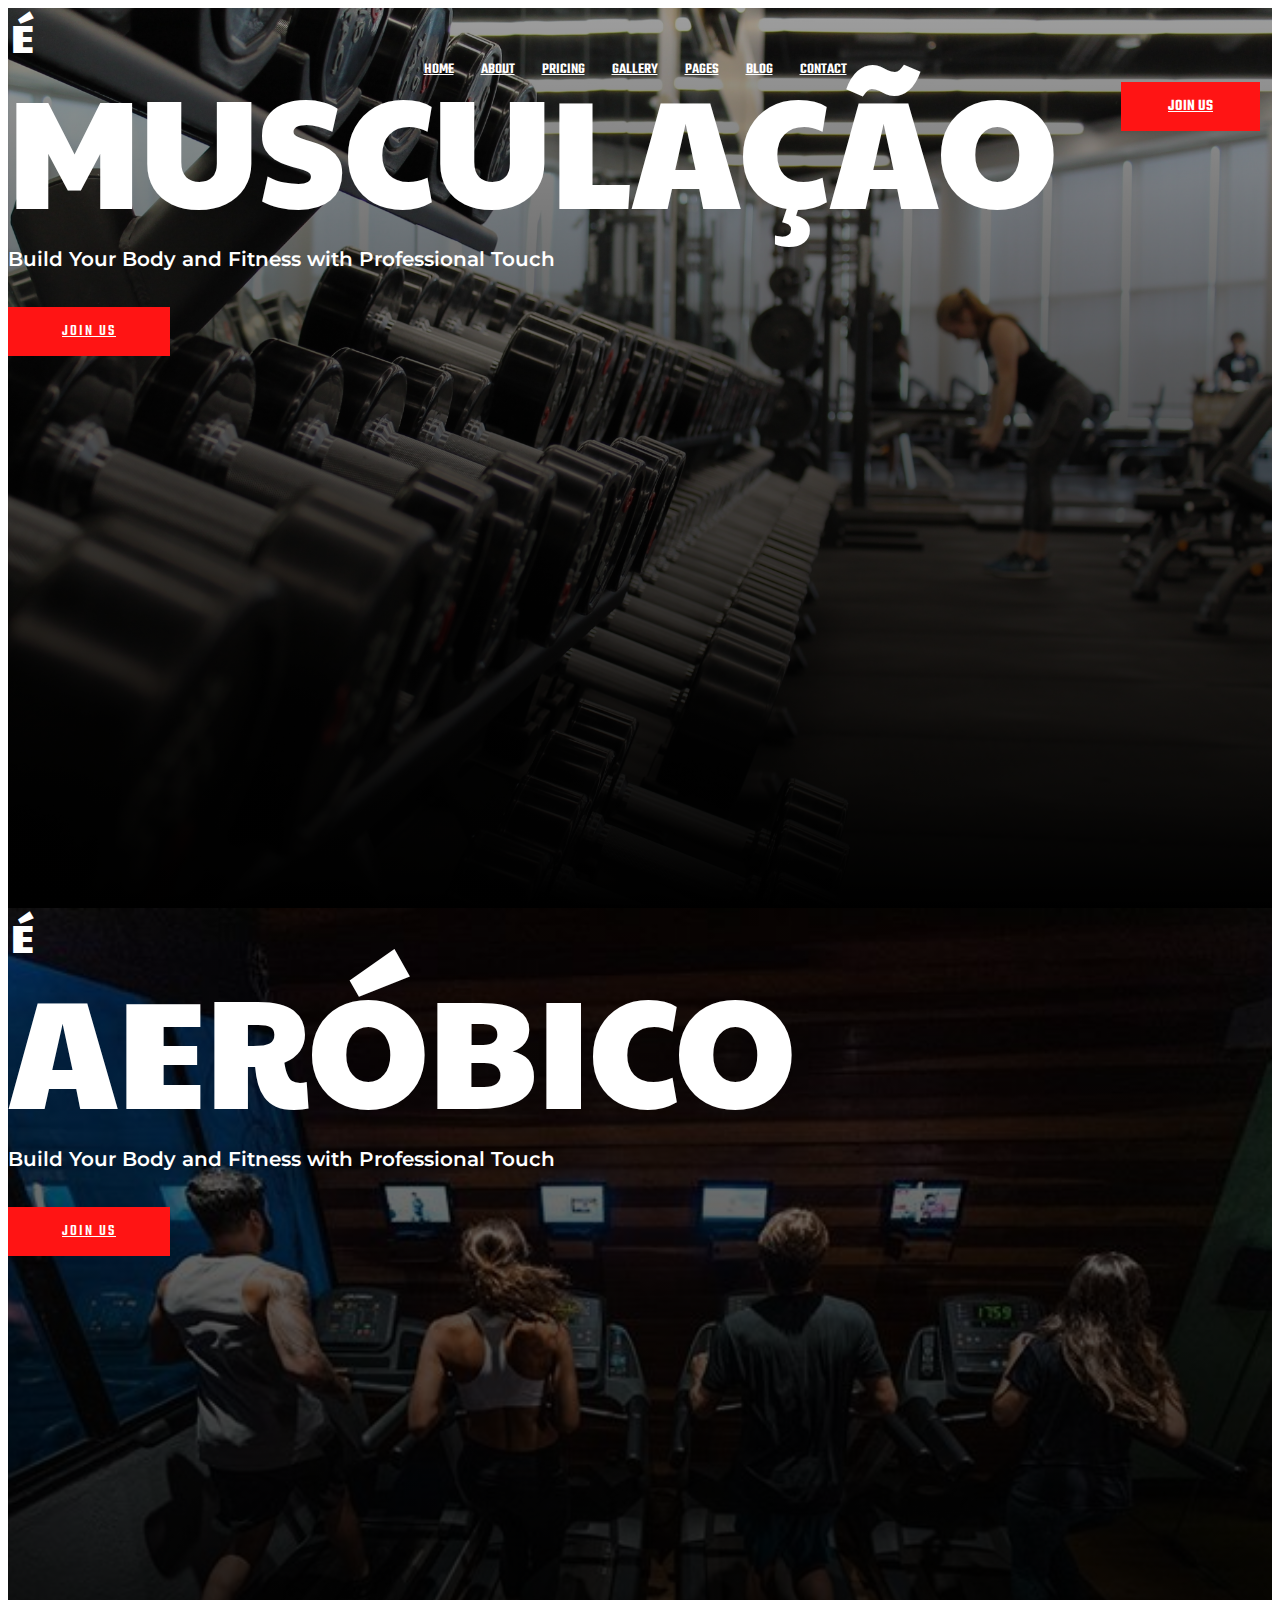
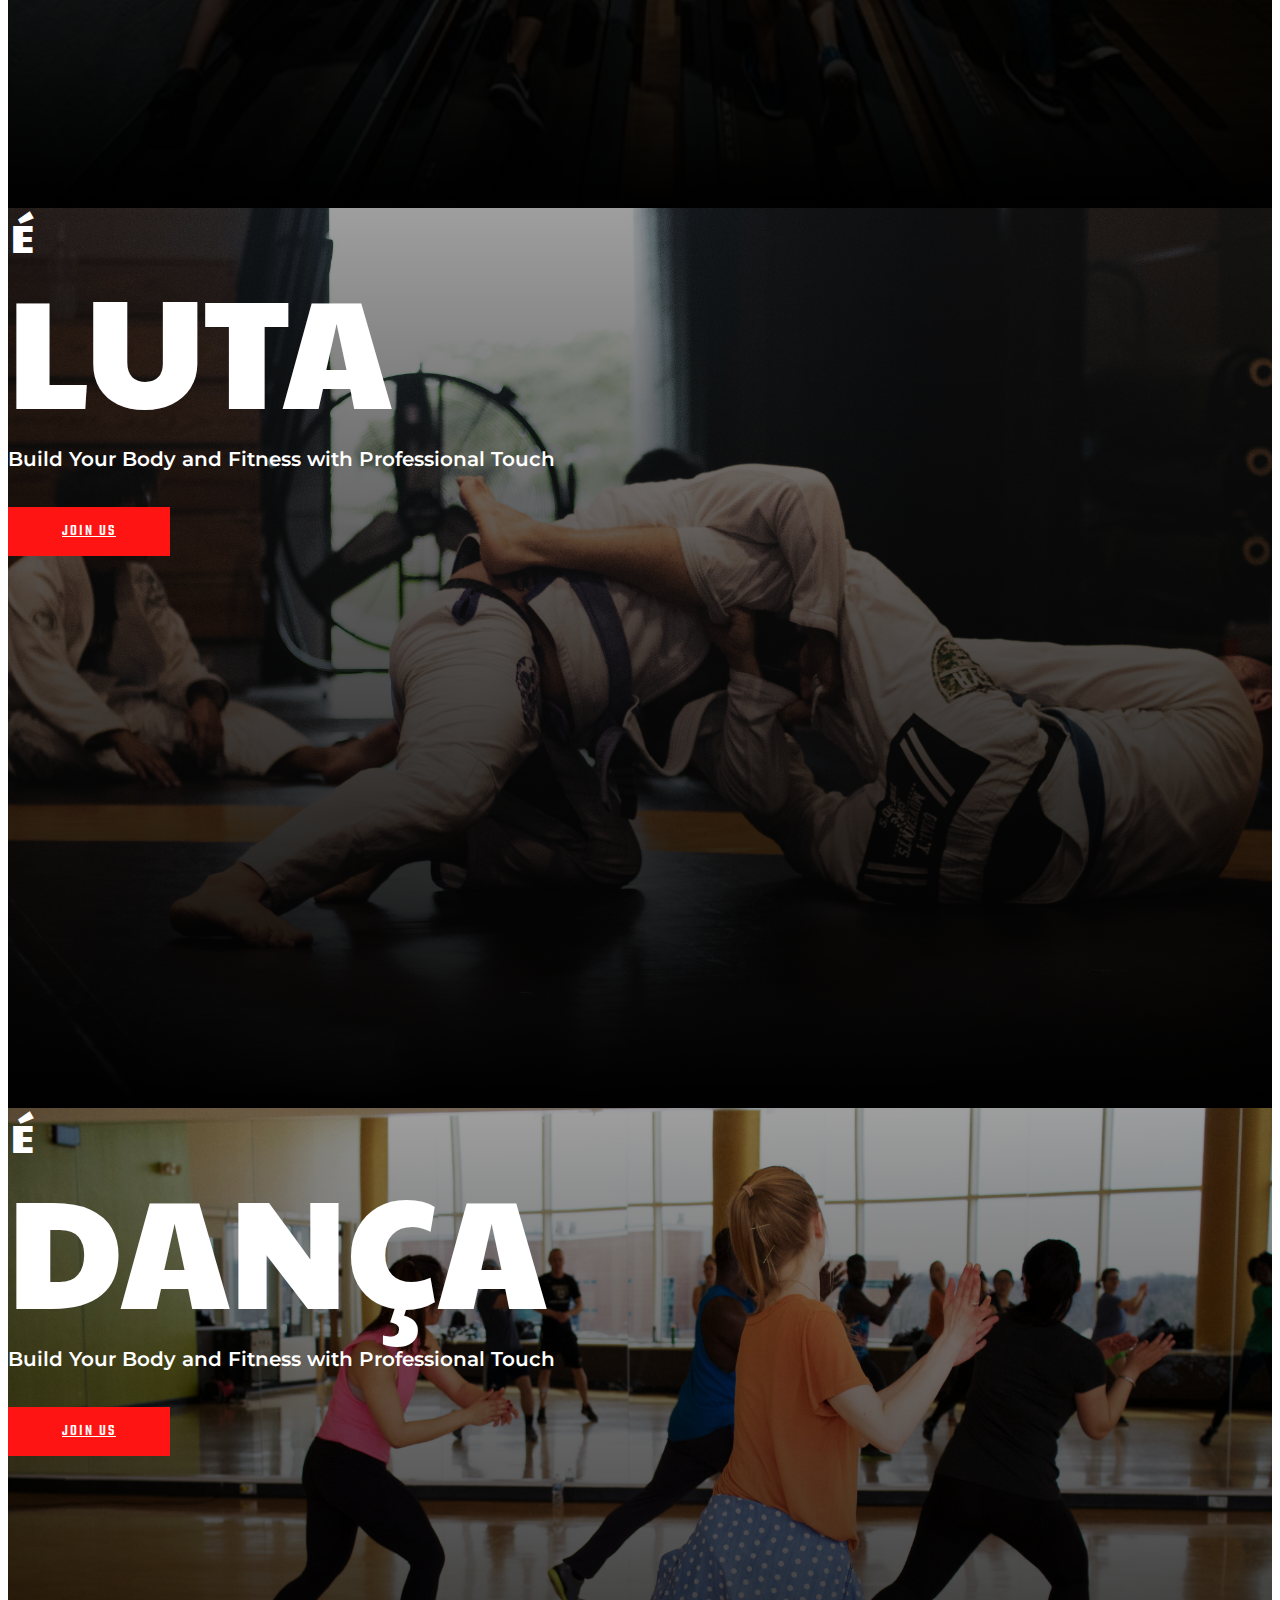
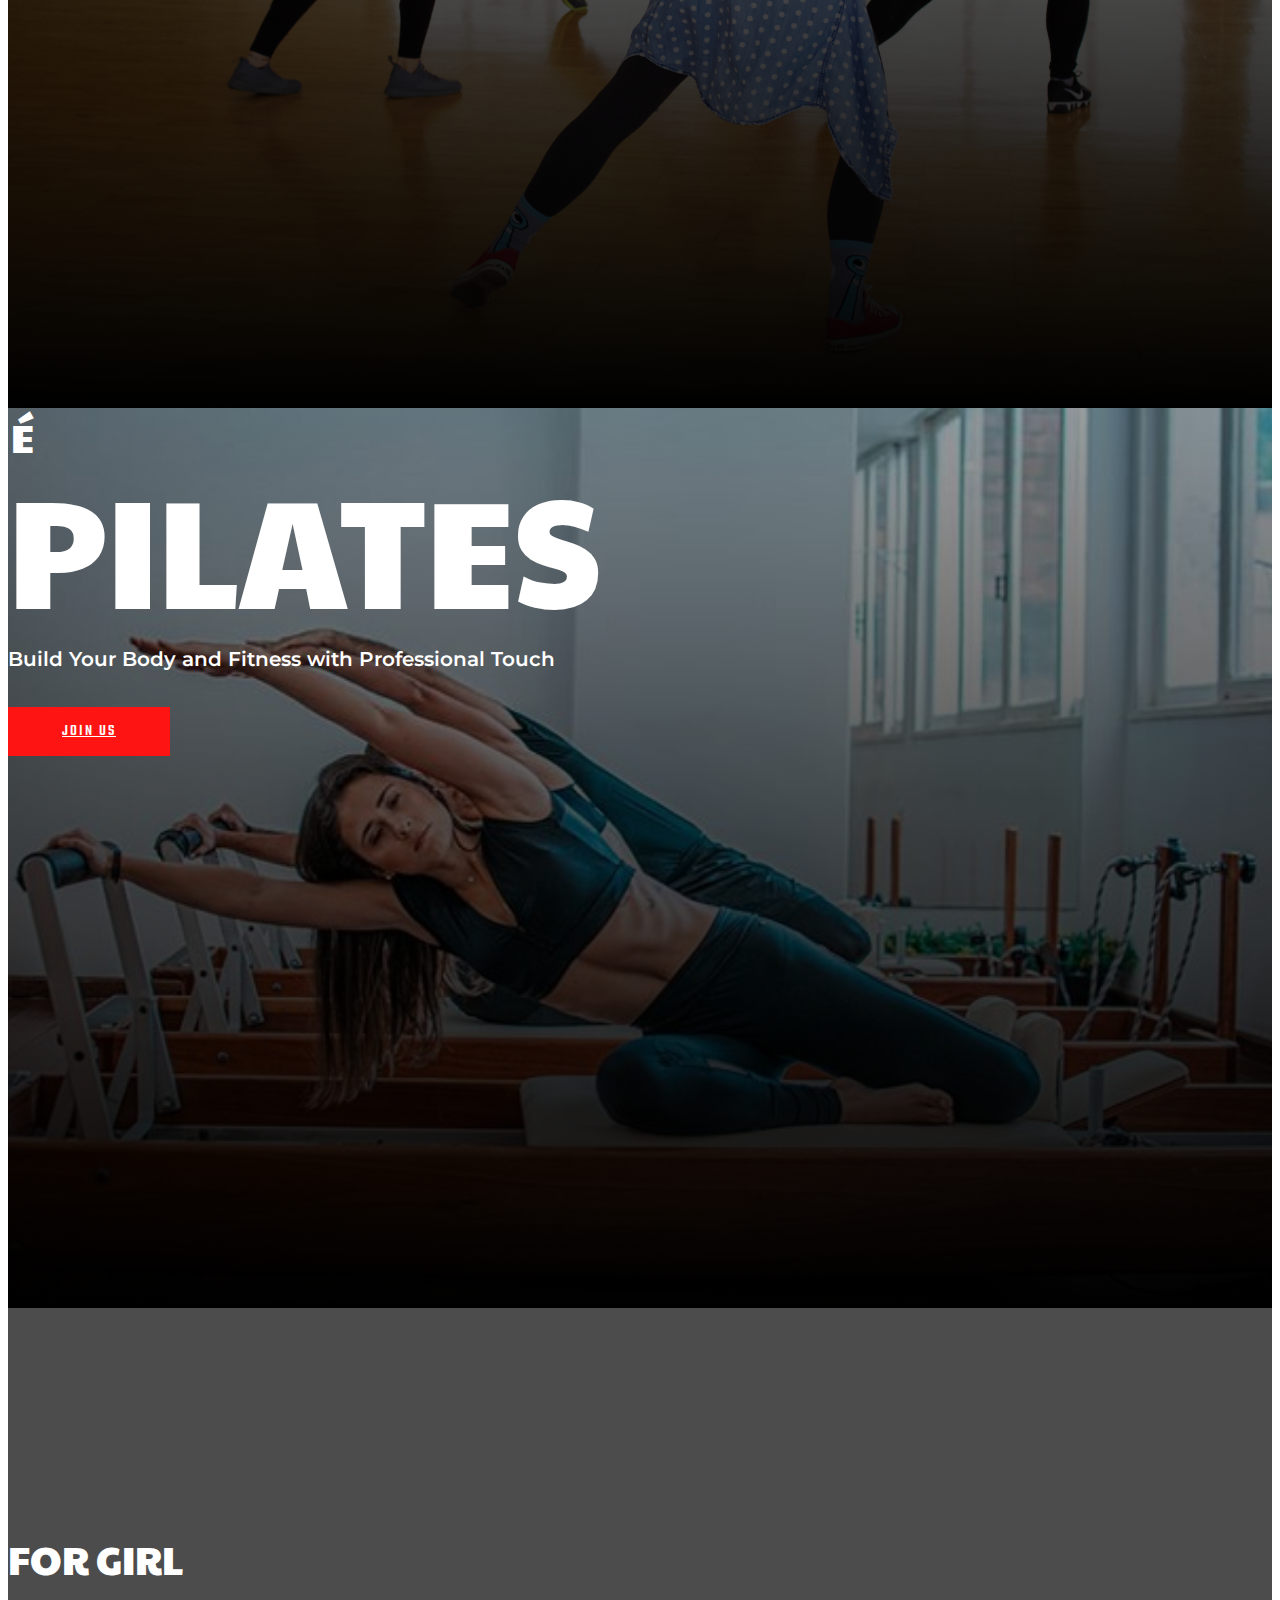
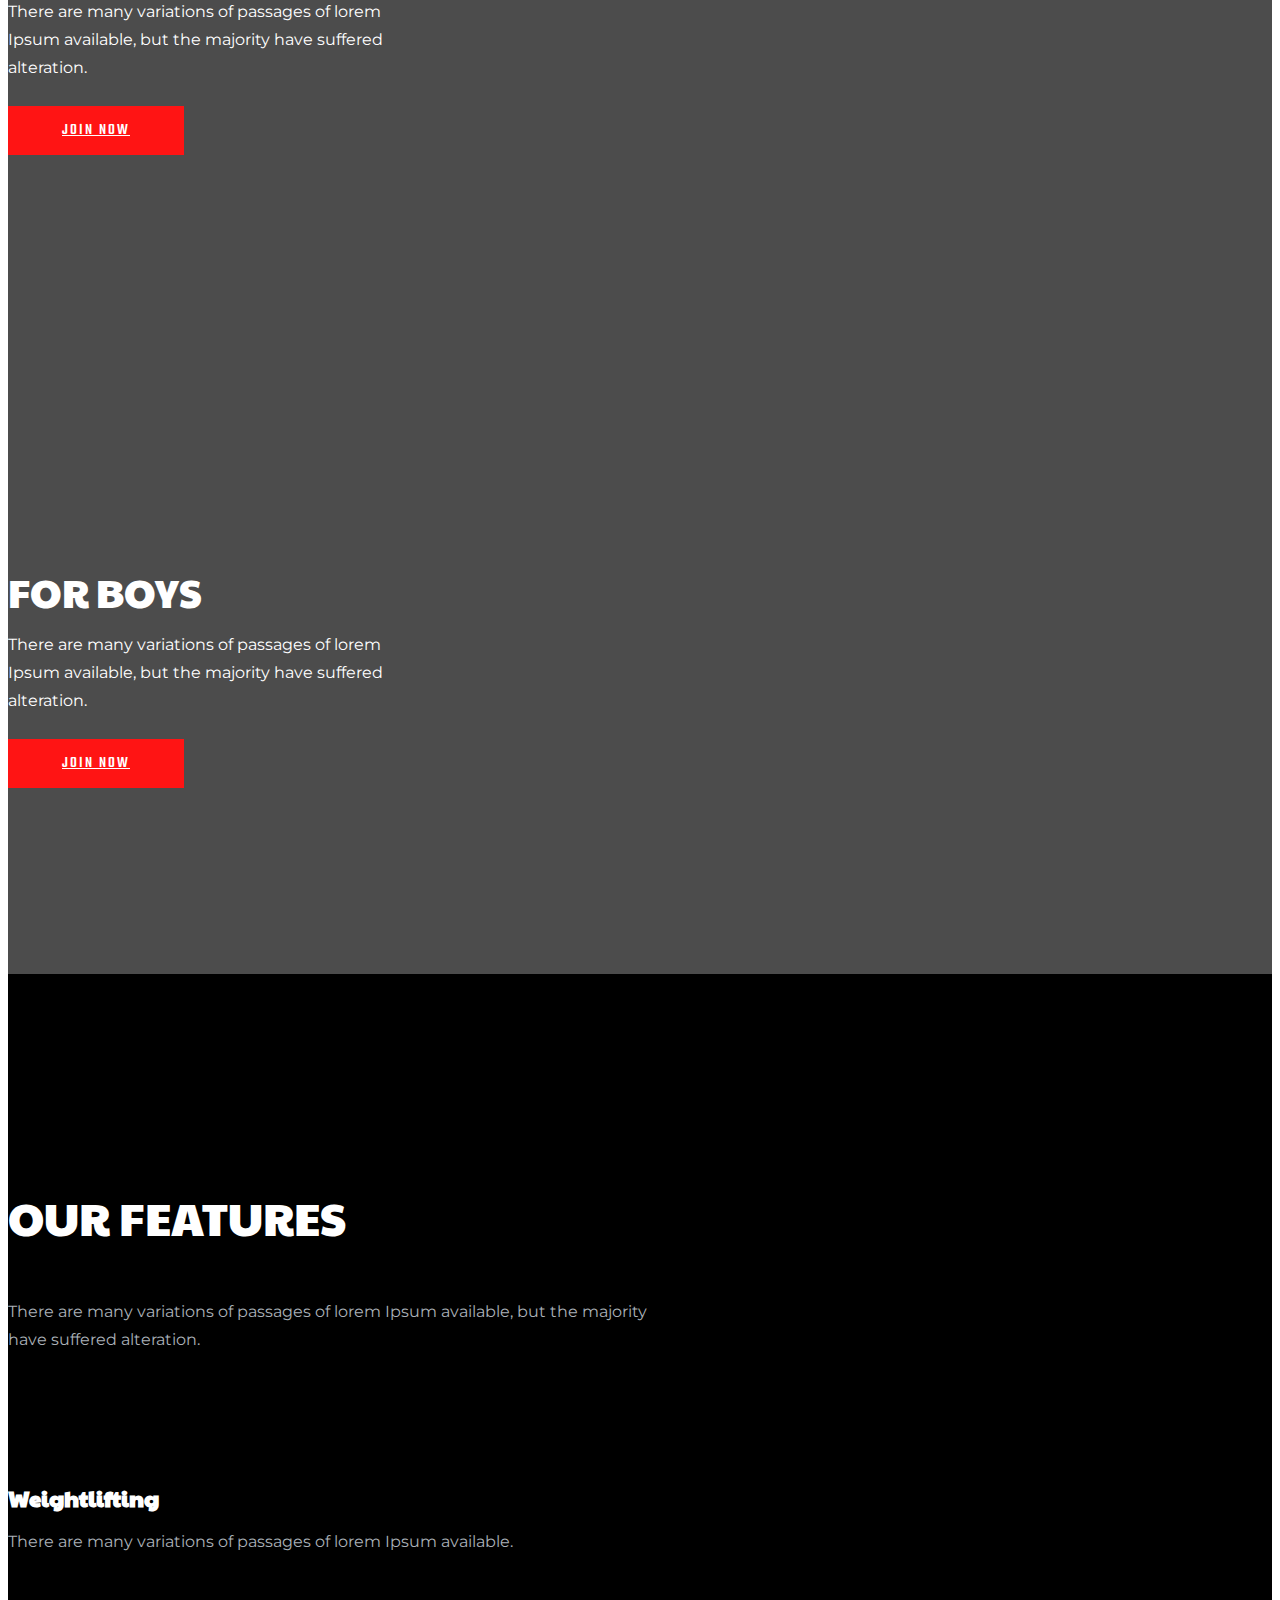
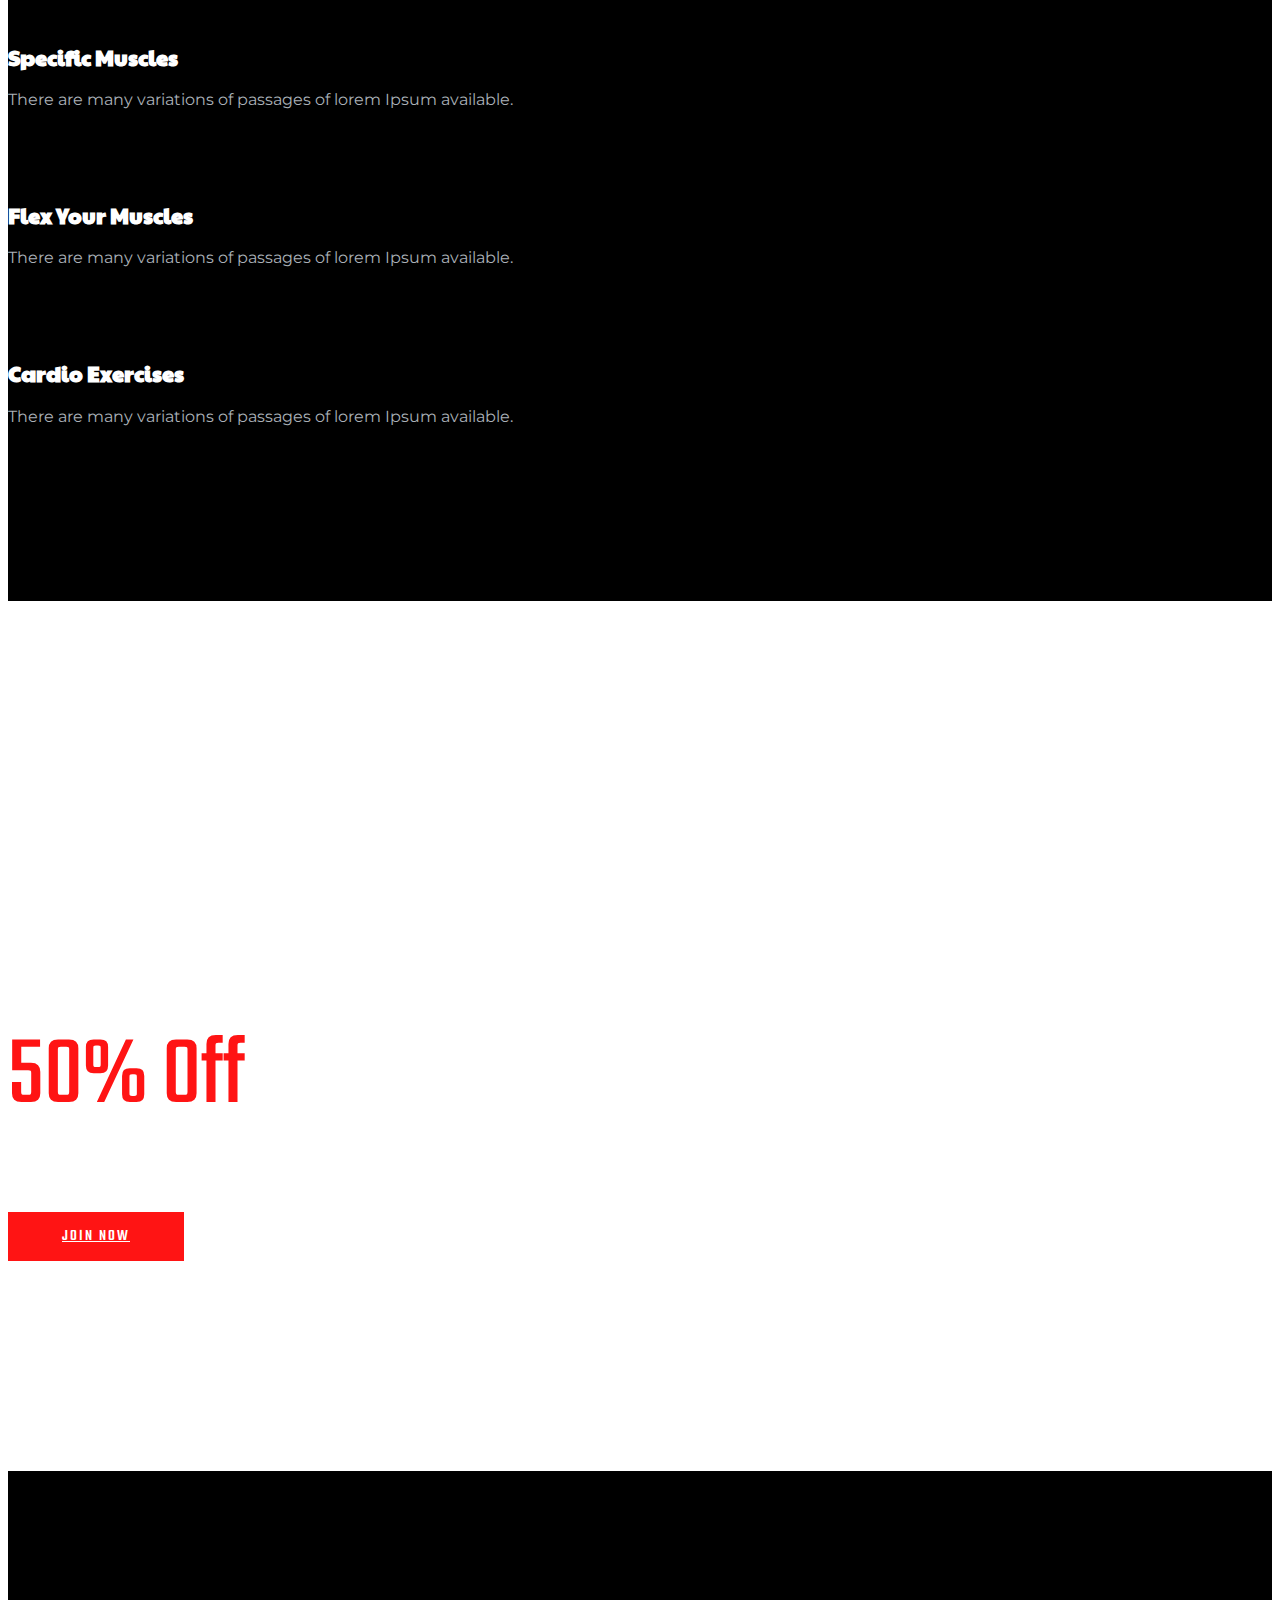
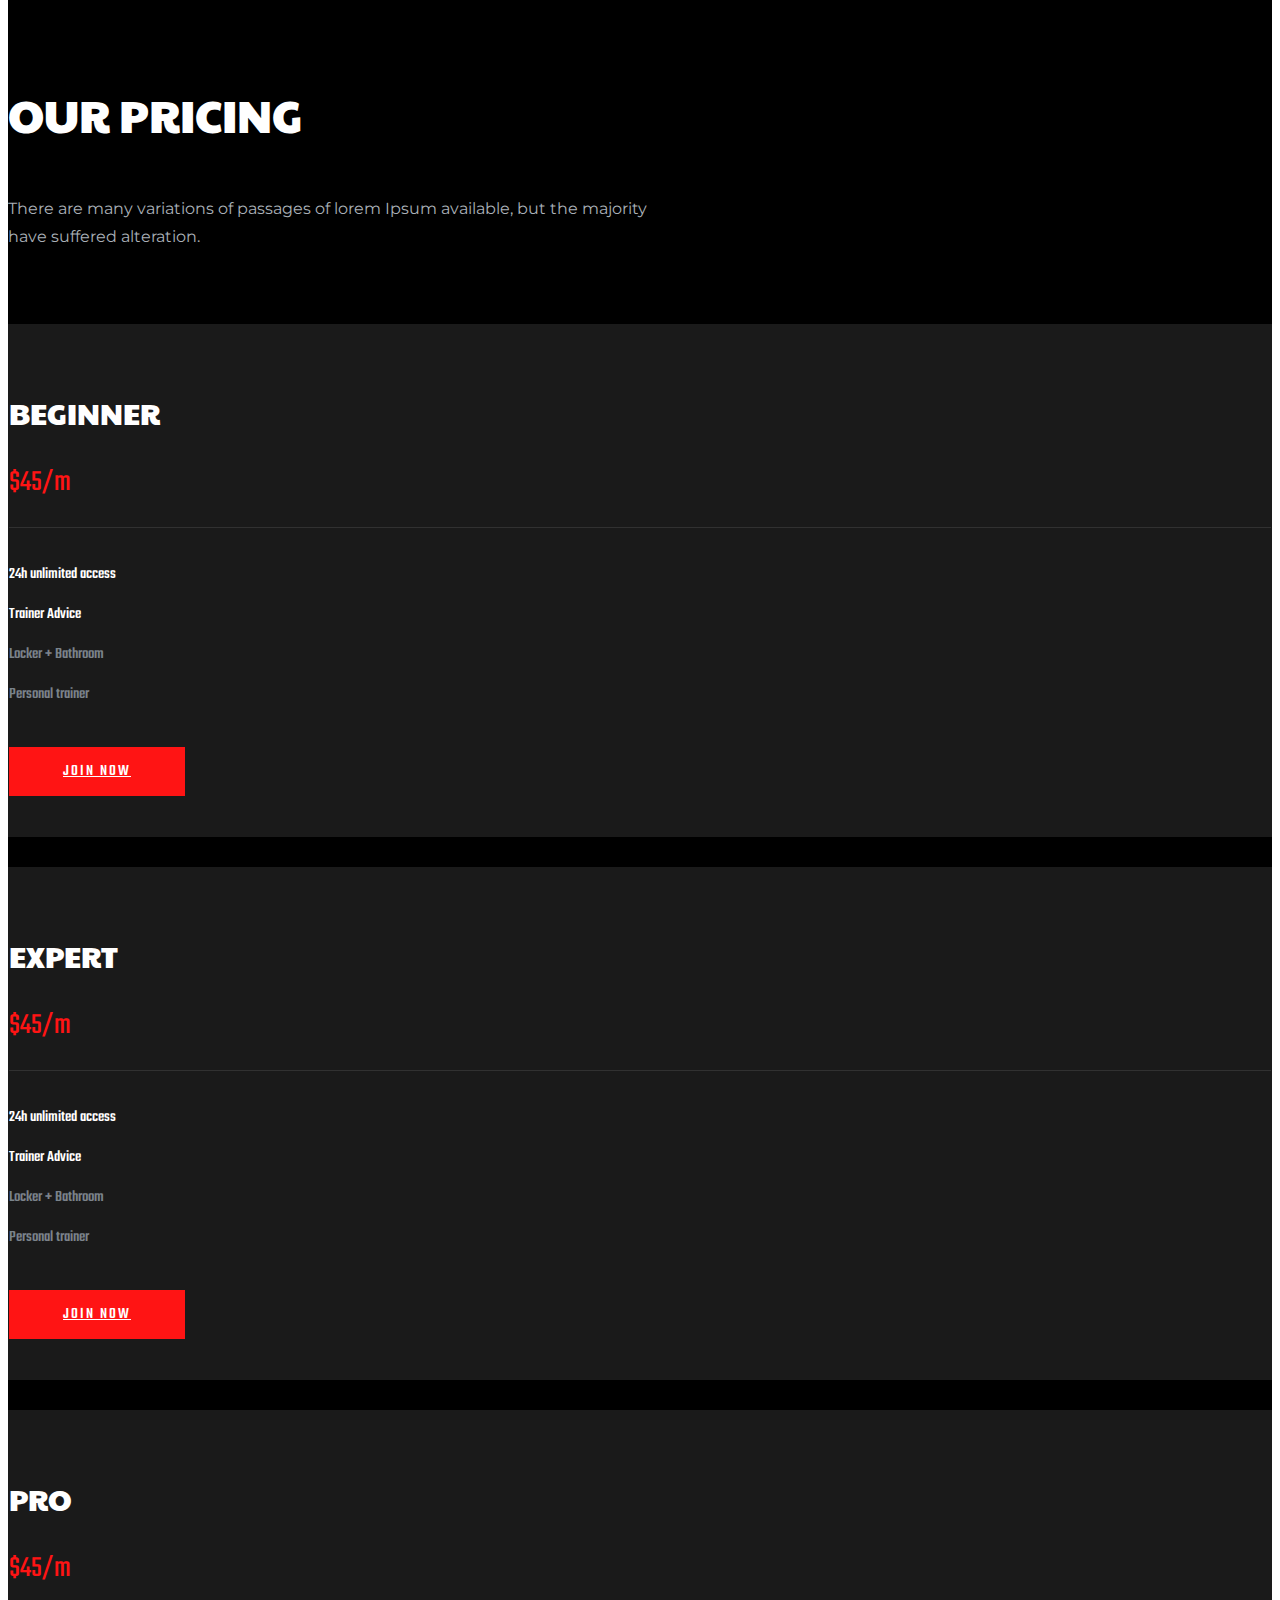
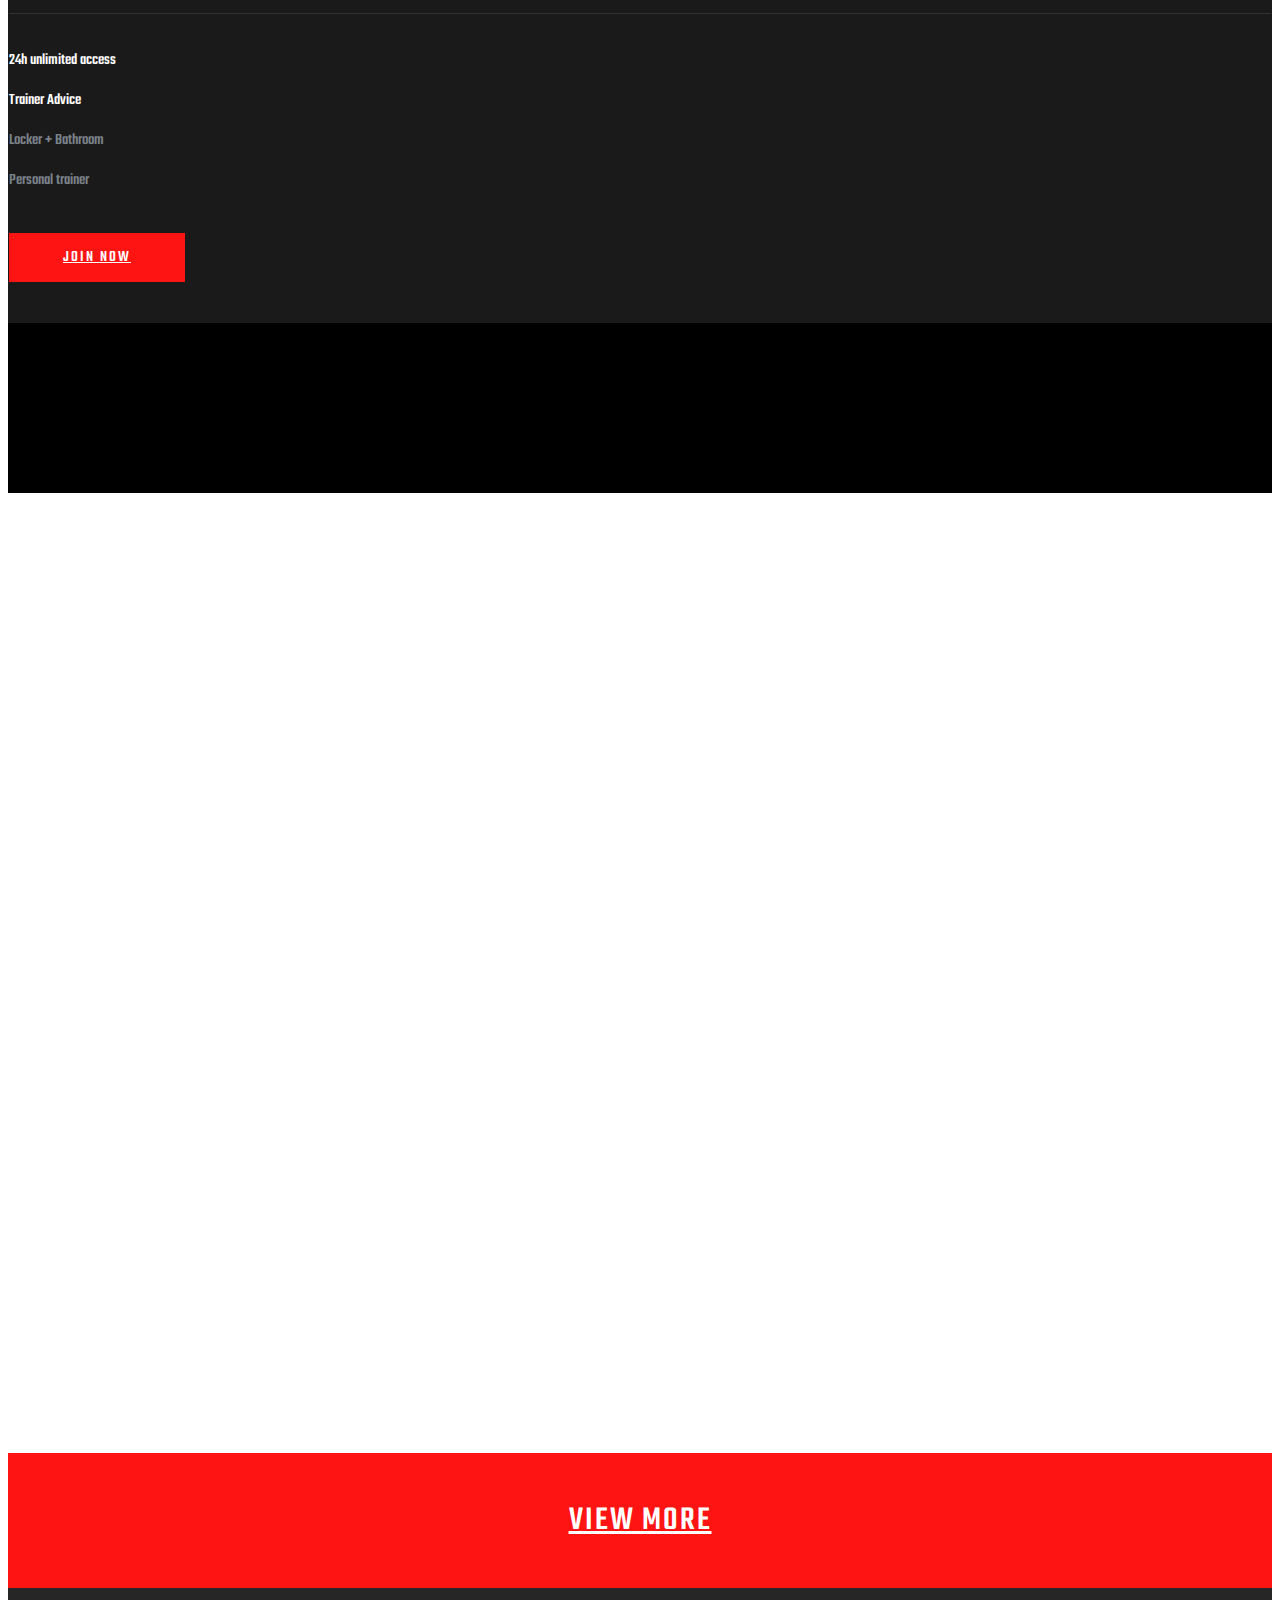
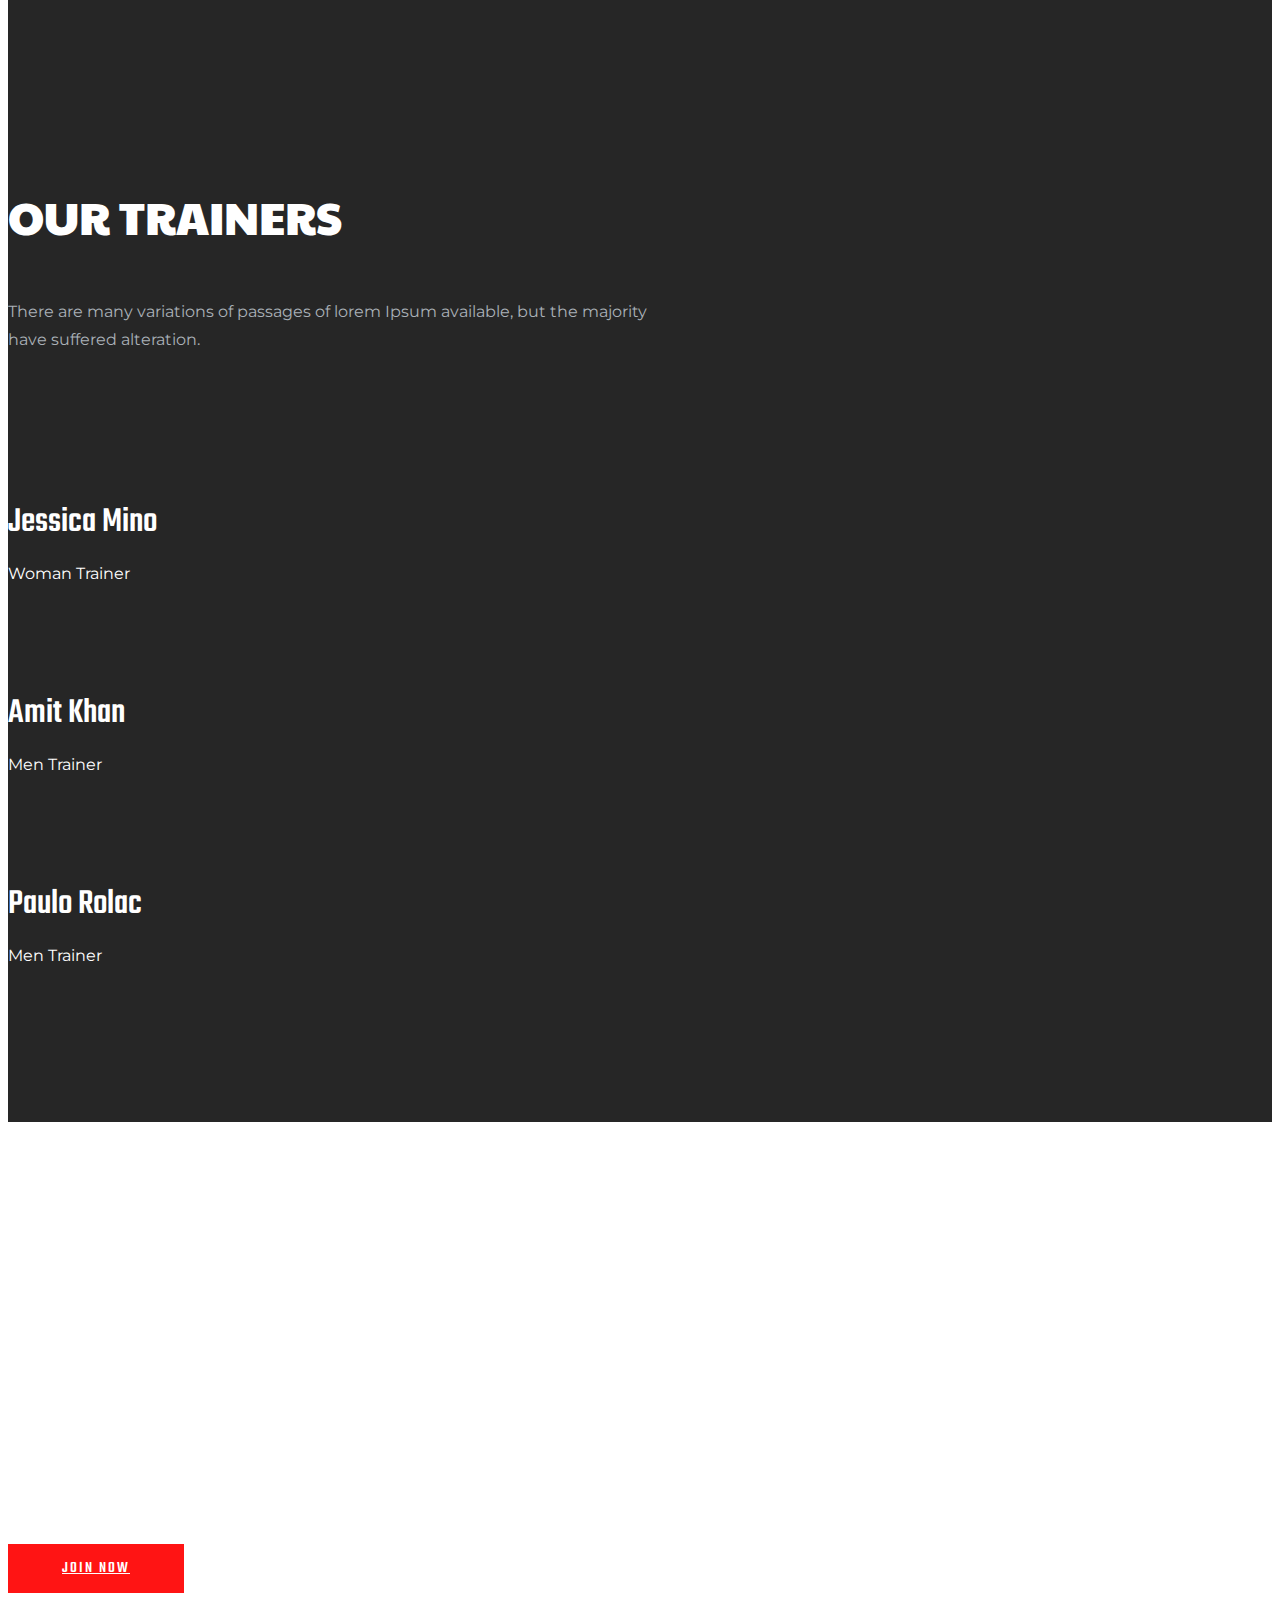
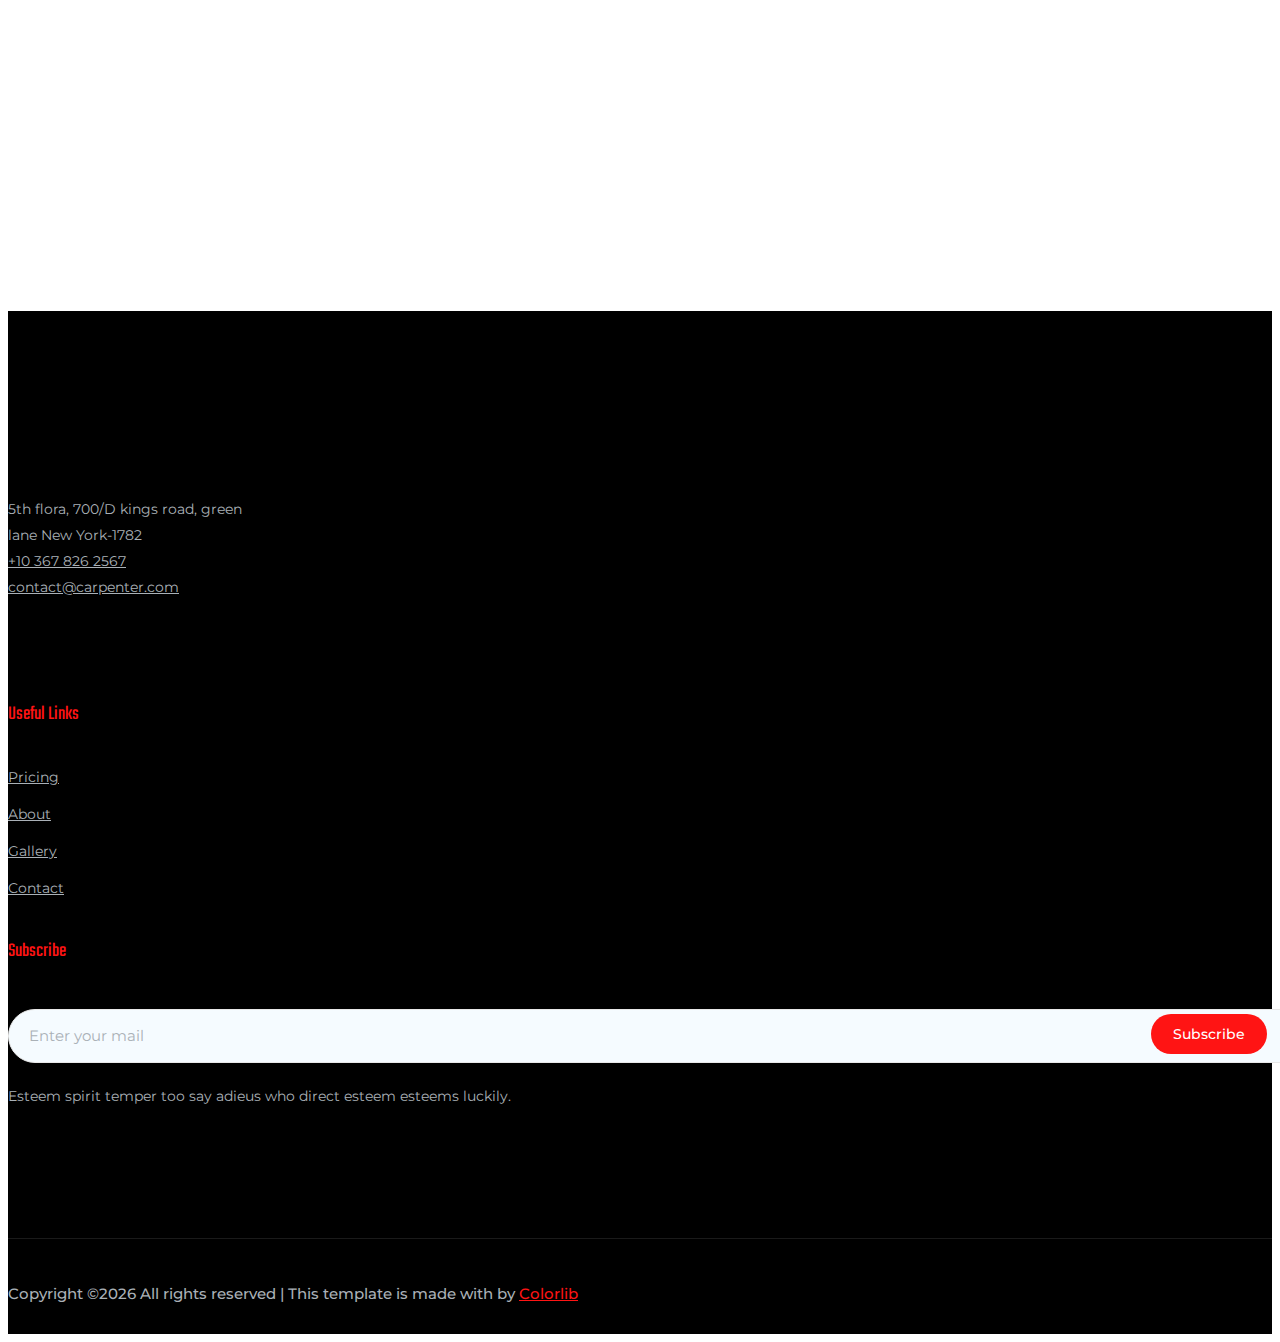
==== gym/index.html @ 0af94a76 "updating main banner" ====
<!doctype html>
<html class="no-js" lang="zxx">

<head>
    <meta charset="utf-8">
    <meta http-equiv="x-ua-compatible" content="ie=edge">
    <title>Le Gym</title>
    <meta name="description" content="">
    <meta name="viewport" content="width=device-width, initial-scale=1">

    <!-- <link rel="manifest" href="site.webmanifest"> -->
    <link rel="shortcut icon" type="image/x-icon" href="img/favicon.png">
    <!-- Place favicon.ico in the root directory -->

    <!-- CSS here -->
    <link rel="stylesheet" href="css/bootstrap.min.css">
    <link rel="stylesheet" href="css/owl.carousel.min.css">
    <link rel="stylesheet" href="css/magnific-popup.css">
    <link rel="stylesheet" href="css/font-awesome.min.css">
    <link rel="stylesheet" href="css/themify-icons.css">
    <link rel="stylesheet" href="css/gijgo.css">
    <link rel="stylesheet" href="css/nice-select.css">
    <link rel="stylesheet" href="css/flaticon.css">
    <link rel="stylesheet" href="css/slicknav.css">

    <link rel="stylesheet" href="css/style.css">
    <!-- <link rel="stylesheet" href="css/responsive.css"> -->
</head>

<body>
    <!--[if lte IE 9]>
            <p class="browserupgrade">You are using an <strong>outdated</strong> browser. Please <a href="https://browsehappy.com/">upgrade your browser</a> to improve your experience and security.</p>
        <![endif]-->

    <!-- header-start -->
    <header>
        <div class="header-area ">
            <div id="sticky-header" class="main-header-area">
                <div class="container-fluid ">
                    <div class="header_bottom_border">
                        <div class="row align-items-center">
                            <div class="col-xl-3 col-lg-2">
                                <div class="">
                                    <a href="index.html">
                                        <img src="img/logo.png" class="logo-header" alt="">
                                    </a>
                                </div>
                            </div>
                            <div class="col-xl-6 col-lg-7">
                                <div class="main-menu  d-none d-lg-block">
                                    <nav>
                                        <ul id="navigation">
                                            <li><a href="index.html">home</a></li>
                                            <li><a href="about.html">about</a></li>
                                            <li><a href="pricing.html">pricing</a></li>
                                            <li><a href="gallery.html">gallery</a></li>
                                            <li><a href="#">pages <i class="ti-angle-down"></i></a>
                                                <ul class="submenu">

                                                    <li><a href="elements.html">elements</a></li>
                                                </ul>
                                            </li>
                                            <li><a href="#">blog <i class="ti-angle-down"></i></a>
                                                <ul class="submenu">
                                                    <li><a href="blog.html">blog</a></li>
                                                    <li><a href="single-blog.html">single-blog</a></li>
                                                </ul>
                                            </li>
                                            <li><a href="contact.html">Contact</a></li>
                                        </ul>
                                    </nav>
                                </div>
                            </div>
                            <div class="col-xl-3 col-lg-3 d-none d-lg-block">
                                <div class="Appointment">
                                    <div class="book_btn d-none d-lg-block">
                                        <a href="#">Join Us</a>
                                    </div>
                                </div>
                            </div>
                            <div class="col-12">
                                <div class="mobile_menu d-block d-lg-none"></div>
                            </div>
                        </div>
                    </div>

                </div>
            </div>
        </div>
    </header>
    <!-- header-end -->

    <!-- slider_area_start -->
    <div class="slider_area">
        <div class="slider_active owl-carousel">
            <div class="single_slider d-flex align-items-center overlay" style="background-image: url(img/banner/lifting.jpg)">
                <div class="container">
                    <div class="row align-items-center justify-content-center">
                        <div class="col-xl-12">
                            <div class="slider_text text-center">
                                <img src="img/logo.png" class="logo" style="margin:auto" alt="">
                                <span>É</span>
                                <h3>Musculação</h3>
                                <p>Build Your Body and Fitness with Professional Touch</p>
                                <a href="#" class="boxed-btn3">Join Us</a>
                            </div>
                        </div>
                    </div>
                </div>
            </div>
            <div class="single_slider  d-flex align-items-center overlay" style="background-image: url(img/banner/running.jpg)" >
                <div class="container">
                    <div class="row align-items-center justify-content-center">
                      <div class="col-xl-12">
                          <div class="slider_text text-center">
                              <img src="img/logo.png" class="logo" style="margin:auto" alt="">
                              <span>É</span>
                              <h3>Aeróbico</h3>
                              <p>Build Your Body and Fitness with Professional Touch</p>
                              <a href="#" class="boxed-btn3">Join Us</a>
                          </div>
                      </div>
                    </div>
                </div>
            </div>
            <div class="single_slider  d-flex align-items-center overlay" style="background-image: url(img/banner/fighting.jpg)">
                <div class="container">
                    <div class="row align-items-center justify-content-center">
                      <div class="col-xl-12">
                          <div class="slider_text text-center">
                              <img src="img/logo.png" class="logo" style="margin:auto" alt="">
                              <span>É</span>
                              <h3>Luta</h3>
                              <p>Build Your Body and Fitness with Professional Touch</p>
                              <a href="#" class="boxed-btn3">Join Us</a>
                          </div>
                      </div>
                    </div>
                </div>
            </div>
            <div class="single_slider  d-flex align-items-center overlay" style="background-image: url(img/banner/dancing.jpg)">
                <div class="container">
                  <div class="col-xl-12">
                      <div class="slider_text text-center">
                          <img src="img/logo.png" class="logo" style="margin:auto" alt="">
                          <span>É</span>
                          <h3>Dança</h3>
                          <p>Build Your Body and Fitness with Professional Touch</p>
                          <a href="#" class="boxed-btn3">Join Us</a>
                      </div>
                  </div>
                </div>
            </div>
            <div class="single_slider  d-flex align-items-center overlay" style="background-image: url(img/banner/pilates1.jpg)">
                <div class="container">
                  <div class="col-xl-12">
                      <div class="slider_text text-center">
                          <img src="img/logo.png" class="logo" style="margin:auto" alt="">
                          <span>É</span>
                          <h3>Pilates</h3>
                          <p>Build Your Body and Fitness with Professional Touch</p>
                          <a href="#" class="boxed-btn3">Join Us</a>
                      </div>
                  </div>
                </div>
            </div>
        </div>
    </div>
    <!-- slider_area_end -->

    <!-- catagory_area  -->
    <div class="catagory_area">
        <div class="container-fluid p-0">
            <div class="row no-gutters">
                <div class="col-lg-6 col-md-6">
                    <div class="single_catagory text-center overlay2 cat_bg_1">
                        <h3>For Girl</h3>
                        <p>There are many variations of passages of lorem <br> Ipsum available, but the majority have suffered <br> alteration.</p>
                        <a href="#" class="boxed-btn3">Join Now</a>
                    </div>
                </div>
                <div class="col-lg-6 col-md-6">
                    <div class="single_catagory text-center overlay2 cat_bg_2">
                        <h3>For Boys</h3>
                        <p>There are many variations of passages of lorem <br> Ipsum available, but the majority have suffered <br> alteration.</p>
                        <a href="#" class="boxed-btn3">Join Now</a>
                    </div>
                </div>
            </div>
        </div>
    </div>
    <!--/ catagory_area  -->

    <!-- features_area_start  -->
    <div class="features_area">
        <div class="container">
            <div class="row">
                <div class="col-xl-12">
                    <div class="section_title text-center mb-73">
                        <h3>Our Features</h3>
                        <p>There are many variations of passages of lorem Ipsum available, but the majority <br> have suffered alteration.</p>
                    </div>
                </div>
            </div>
            <div class="row">
                <div class="col-lg-3 col-md-6">
                    <div class="single_feature text-center mb-73">
                        <div class="icon">
                            <img src="img/svg_icon/1.svg" alt="">
                        </div>
                        <h4>Weightlifting</h4>
                        <p>There are many variations of passages of lorem Ipsum available.</p>
                    </div>
                </div>
                <div class="col-lg-3 col-md-6">
                    <div class="single_feature text-center">
                        <div class="icon">
                            <img src="img/svg_icon/2.svg" alt="">
                        </div>
                        <h4>Specific Muscles</h4>
                        <p>There are many variations of passages of lorem Ipsum available.</p>
                    </div>
                </div>
                <div class="col-lg-3 col-md-6">
                    <div class="single_feature text-center">
                        <div class="icon">
                            <img src="img/svg_icon/3.svg" alt="">
                        </div>
                        <h4>Flex Your Muscles</h4>
                        <p>There are many variations of passages of lorem Ipsum available.</p>
                    </div>
                </div>
                <div class="col-lg-3 col-md-6">
                    <div class="single_feature text-center">
                        <div class="icon">
                            <img src="img/svg_icon/4.svg" alt="">
                        </div>
                        <h4>Cardio Exercises</h4>
                        <p>There are many variations of passages of lorem Ipsum available.</p>
                    </div>
                </div>
            </div>
        </div>
    </div>
    <!-- features_area_end  -->

    <div class="offer_area offer_bg">
        <div class="container">
            <div class="row justify-content-end">
                <div class="col-lg-6">
                    <div class="offer_text">
                        <h4>A Big Offer for <br>
                                This Summer</h4>
                        <h3>50% Off</h3>
                        <p>There are many variations of passages of lorem Ipsum available, but the majority have suffered alteration.</p>
                        <a href="#" class="boxed-btn3">Join Now</a>
                    </div>
                </div>
            </div>
        </div>
    </div>



    <div class="priscing_area">
            <div class="container">
                    <div class="row">
                            <div class="col-xl-12">
                                <div class="section_title text-center mb-73">
                                    <h3>Our Pricing</h3>
                                    <p>There are many variations of passages of lorem Ipsum available, but the majority <br> have suffered alteration.</p>
                                </div>
                            </div>
                        </div>
                <div class="row">
                    <div class="col-lg-4 col-md-6">
                        <div class="single_prising text-center">
                            <div class="prising_header">
                                    <h3>Beginner</h3>
                                    <span>$45/m</span>
                            </div>
                            <div class="pricing_body">
                                <ul>
                                    <li>24h unlimited access</li>
                                    <li>Trainer Advice</li>
                                    <li class="off-color">Locker + Bathroom</li>
                                    <li class="off-color">Personal trainer</li>
                                </ul>
                            </div>
                            <div class="pricing_btn">
                                    <a href="#" class="boxed-btn3">Join Now</a>
                            </div>
                        </div>
                    </div>
                    <div class="col-lg-4 col-md-6">
                        <div class="single_prising text-center">
                            <div class="prising_header">
                                    <h3>Expert</h3>
                                    <span>$45/m</span>
                            </div>
                            <div class="pricing_body">
                                <ul>
                                    <li>24h unlimited access</li>
                                    <li>Trainer Advice</li>
                                    <li class="off-color">Locker + Bathroom</li>
                                    <li class="off-color">Personal trainer</li>
                                </ul>
                            </div>
                            <div class="pricing_btn">
                                    <a href="#" class="boxed-btn3">Join Now</a>
                            </div>
                        </div>
                    </div>
                    <div class="col-lg-4 col-md-6">
                        <div class="single_prising text-center">
                            <div class="prising_header">
                                    <h3>Pro</h3>
                                    <span>$45/m</span>
                            </div>
                            <div class="pricing_body">
                                <ul>
                                    <li>24h unlimited access</li>
                                    <li>Trainer Advice</li>
                                    <li class="off-color">Locker + Bathroom</li>
                                    <li class="off-color">Personal trainer</li>
                                </ul>
                            </div>
                            <div class="pricing_btn">
                                    <a href="#" class="boxed-btn3">Join Now</a>
                            </div>
                        </div>
                    </div>
                </div>
            </div>
        </div>



    <!-- gallery_start -->
    <div class="gallery_area">
        <div class="single_gallery big_img">
            <div class="hover_pop">
                    <a class="popup-image" href="img/gallery/1.png">
                        <i class="ti-plus"></i>
                    </a>
            </div>
            <img src="img/gallery/1.png" alt="">
        </div>
        <div class="single_gallery big_img">
                <div class="hover_pop">
                        <a class="popup-image" href="img/gallery/2.png">
                            <i class="ti-plus"></i>
                        </a>
                </div>
            <img src="img/gallery/2.png" alt="">
        </div>
        <div class="single_gallery small_img">
                <div class="hover_pop">
                        <a class="popup-image" href="img/gallery/3.png">
                            <i class="ti-plus"></i>
                        </a>
                </div>
            <img src="img/gallery/3.png" alt="">
        </div>
        <div class="single_gallery small_img">
                <div class="hover_pop">
                        <a class="popup-image" href="img/gallery/4.png">
                            <i class="ti-plus"></i>
                        </a>
                </div>
                <img src="img/gallery/4.png" alt="">
            </div>
        <div class="single_gallery big_img">
                <div class="hover_pop">
                        <a class="popup-image" href="img/gallery/5.png">
                            <i class="ti-plus"></i>
                        </a>
                </div>
            <img src="img/gallery/5.png" alt="">
        </div>
        <div class="single_gallery big_img">
                <div class="hover_pop">
                        <a class="popup-image" href="img/gallery/6.png">
                            <i class="ti-plus"></i>
                        </a>
                </div>
            <img src="img/gallery/6.png" alt="">
        </div>

    </div>
    <!-- gallery_area_end  -->
    <a href="#" class="view_pore boxed-btn3">View More</a>
    <!-- team_area_start  -->
    <div class="team_area team_bg_1 overlay2">
            <div class="container">
                    <div class="row">
                            <div class="col-xl-12">
                                <div class="section_title text-center mb-73">
                                    <h3>Our Trainers</h3>
                                    <p>There are many variations of passages of lorem Ipsum available, but the majority <br> have suffered alteration.</p>
                                </div>
                            </div>
                        </div>
                <div class="row">
                    <div class="col-lg-4 col-md-6">
                        <div class="single_team">
                            <div class="team_thumb">
                                <img src="img/team/1.png" alt="">
                                <div class="team_hover">
                                    <div class="hover_inner text-center">
                                        <ul>
                                            <li><a href="#"> <i class="fa fa-facebook"></i> </a></li>
                                            <li><a href="#"> <i class="fa fa-twitter"></i> </a></li>
                                            <li><a href="#"> <i class="fa fa-instagram"></i> </a></li>
                                        </ul>
                                    </div>
                                </div>
                            </div>
                            <div class="team_title text-center">
                                <h3>Jessica Mino</h3>
                                <p>Woman Trainer</p>
                            </div>
                        </div>
                    </div>
                    <div class="col-lg-4 col-md-6">
                        <div class="single_team">
                            <div class="team_thumb">
                                <img src="img/team/2.png" alt="">
                                <div class="team_hover">
                                    <div class="hover_inner text-center">
                                        <ul>
                                            <li><a href="#"> <i class="fa fa-facebook"></i> </a></li>
                                            <li><a href="#"> <i class="fa fa-twitter"></i> </a></li>
                                            <li><a href="#"> <i class="fa fa-instagram"></i> </a></li>
                                        </ul>
                                    </div>
                                </div>
                            </div>
                            <div class="team_title text-center">
                                <h3>Amit Khan</h3>
                                <p>Men Trainer</p>
                            </div>
                        </div>
                    </div>
                    <div class="col-lg-4 col-md-6">
                        <div class="single_team">
                            <div class="team_thumb">
                                <img src="img/team/3.png" alt="">
                                <div class="team_hover">
                                    <div class="hover_inner text-center">
                                        <ul>
                                            <li><a href="#"> <i class="fa fa-facebook"></i> </a></li>
                                            <li><a href="#"> <i class="fa fa-twitter"></i> </a></li>
                                            <li><a href="#"> <i class="fa fa-instagram"></i> </a></li>
                                        </ul>
                                    </div>
                                </div>
                            </div>
                            <div class="team_title text-center">
                                <h3>Paulo Rolac</h3>
                                <p>Men Trainer</p>
                            </div>
                        </div>
                    </div>
                </div>
            </div>
        </div>
    <!-- team_area_end  -->

    <!-- big_offer_area start  -->
    <div class="big_offer_area">
        <div class="container">
            <div class="row">
                <div class="col-xl-12">
                    <div class="offter_text text-center">
                        <h3>A Big Offer for <br>
                                This Summer</h3>
                        <a href="#" class="boxed-btn3">Join Now</a>
                    </div>
                </div>
            </div>
        </div>
    </div>
    <!-- big_offer_area end  -->




    <!-- footer_start  -->
    <footer class="footer">
        <div class="footer_top">
            <div class="container">
                <div class="row">
                    <div class="col-xl-3 col-md-6 col-lg-3 ">
                        <div class="footer_widget">
                            <div class="footer_logo">
                                <a href="#">
                                    <img src="img/footer_logo.png" alt="">
                                </a>
                            </div>
                            <p>5th flora, 700/D kings road, green <br> lane New York-1782 <br>
                                <a href="#">+10 367 826 2567</a> <br>
                                <a href="#">contact@carpenter.com</a>
                            </p>
                            <p>



                            </p>
                            <div class="socail_links">
                                <ul>
                                    <li>
                                        <a href="#">
                                            <i class="ti-facebook"></i>
                                        </a>
                                    </li>
                                    <li>
                                        <a href="#">
                                            <i class="ti-twitter-alt"></i>
                                        </a>
                                    </li>
                                    <li>
                                        <a href="#">
                                            <i class="fa fa-instagram"></i>
                                        </a>
                                    </li>
                                    <li>
                                        <a href="#">
                                            <i class="fa fa-pinterest"></i>
                                        </a>
                                    </li>
                                    <li>
                                        <a href="#">
                                            <i class="fa fa-youtube-play"></i>
                                        </a>
                                    </li>
                                </ul>
                            </div>

                        </div>
                    </div>
                    <div class="col-xl-4 col-md-6 col-lg-4 offset-xl-1">
                        <div class="footer_widget">
                            <h3 class="footer_title">
                                Useful Links
                            </h3>
                            <ul class="links">
                                <li><a href="#">Pricing</a></li>
                                <li><a href="#">About</a></li>
                                <li><a href="#"> Gallery</a></li>
                                <li><a href="#"> Contact</a></li>
                            </ul>
                        </div>
                    </div>
                    <div class="col-xl-4 col-md-6 col-lg-4">
                        <div class="footer_widget">
                            <h3 class="footer_title">
                                Subscribe
                            </h3>
                            <form action="#" class="newsletter_form">
                                <input type="text" placeholder="Enter your mail">
                                <button type="submit">Subscribe</button>
                            </form>
                            <p class="newsletter_text">Esteem spirit temper too say adieus who direct esteem esteems
                                luckily.</p>
                        </div>
                    </div>
                </div>
            </div>
        </div>
        <div class="copy-right_text">
            <div class="container">
                <div class="footer_border"></div>
                <div class="row">
                    <div class="col-xl-12">
                        <p class="copy_right text-center">
                            <!-- Link back to Colorlib can't be removed. Template is licensed under CC BY 3.0. -->
Copyright &copy;<script>document.write(new Date().getFullYear());</script> All rights reserved | This template is made with <i class="fa fa-heart-o" aria-hidden="true"></i> by <a href="https://colorlib.com" target="_blank">Colorlib</a>
<!-- Link back to Colorlib can't be removed. Template is licensed under CC BY 3.0. -->
                        </p>
                    </div>
                </div>
            </div>
        </div>
    </footer>
    <!-- footer_end  -->

    <!-- JS here -->
    <script src="js/vendor/modernizr-3.5.0.min.js"></script>
    <script src="js/vendor/jquery-1.12.4.min.js"></script>
    <script src="js/popper.min.js"></script>
    <script src="js/bootstrap.min.js"></script>
    <script src="js/owl.carousel.min.js"></script>
    <script src="js/isotope.pkgd.min.js"></script>
    <script src="js/ajax-form.js"></script>
    <script src="js/waypoints.min.js"></script>
    <script src="js/jquery.counterup.min.js"></script>
    <script src="js/imagesloaded.pkgd.min.js"></script>
    <script src="js/scrollIt.js"></script>
    <script src="js/jquery.scrollUp.min.js"></script>
    <script src="js/wow.min.js"></script>
    <script src="js/gijgo.min.js"></script>
    <script src="js/nice-select.min.js"></script>
    <script src="js/jquery.slicknav.min.js"></script>
    <script src="js/jquery.magnific-popup.min.js"></script>
    <script src="js/plugins.js"></script>



    <!--contact js-->
    <script src="js/contact.js"></script>
    <script src="js/jquery.ajaxchimp.min.js"></script>
    <script src="js/jquery.form.js"></script>
    <script src="js/jquery.validate.min.js"></script>
    <script src="js/mail-script.js"></script>


    <script src="js/main.js"></script>

</body>

</html>
---- gym/css/style.css ----
@import url("https://fonts.googleapis.com/css?family=Montserrat:300,300i,400,400i,500,500i,600,700|Paytone+One|Teko:300,400,500,600,700&display=swap");
@import url("https://fonts.googleapis.com/css?family=Montserrat:300,300i,400,400i,500,500i,600,700|Paytone+One|Teko:300,400,500,600,700&display=swap");
/* line 1, ../../Arafath/CL/Cl November/227. Health _ Fitness/HTML/scss/_extend.scss */
.flex-center-start {
  display: -webkit-box;
  display: -ms-flexbox;
  display: flex;
  -webkit-box-align: center;
  -ms-flex-align: center;
  align-items: center;
  -webkit-box-pack: start;
  -ms-flex-pack: start;
  justify-content: start;
}

/* Normal desktop :1200px. */
/* Normal desktop :992px. */
/* Tablet desktop :768px. */
/* small mobile :320px. */
/* Large Mobile :480px. */
/* 1. Theme default css */
/* Normal desktop :1200px. */
/* Normal desktop :992px. */
/* Tablet desktop :768px. */
/* small mobile :320px. */
/* Large Mobile :480px. */
/* line 6, ../../Arafath/CL/Cl November/227. Health _ Fitness/HTML/scss/theme-default.scss */
body {
  font-family: "Paytone One", sans-serif;
  font-weight: normal;
  font-style: normal;
}

/* line 13, ../../Arafath/CL/Cl November/227. Health _ Fitness/HTML/scss/theme-default.scss */
.img {
  max-width: 100%;
  -webkit-transition: 0.3s;
  -moz-transition: 0.3s;
  -o-transition: 0.3s;
  transition: 0.3s;
}

/* line 17, ../../Arafath/CL/Cl November/227. Health _ Fitness/HTML/scss/theme-default.scss */
a,
.button {
  -webkit-transition: 0.3s;
  -moz-transition: 0.3s;
  -o-transition: 0.3s;
  transition: 0.3s;
}

/* line 21, ../../Arafath/CL/Cl November/227. Health _ Fitness/HTML/scss/theme-default.scss */
a:focus,
.button:focus, button:focus {
  text-decoration: none;
  outline: none;
}

/* line 26, ../../Arafath/CL/Cl November/227. Health _ Fitness/HTML/scss/theme-default.scss */
a:focus {
  text-decoration: none;
}

/* line 29, ../../Arafath/CL/Cl November/227. Health _ Fitness/HTML/scss/theme-default.scss */
a:focus,
a:hover,
.portfolio-cat a:hover,
.footer -menu li a:hover {
  text-decoration: none;
}

/* line 35, ../../Arafath/CL/Cl November/227. Health _ Fitness/HTML/scss/theme-default.scss */
a,
button {
  color: #1F1F1F;
  outline: medium none;
}

/* line 40, ../../Arafath/CL/Cl November/227. Health _ Fitness/HTML/scss/theme-default.scss */
h1, h2, h3, h4, h5 {
  font-family: "Paytone One", sans-serif;
  color: #001D38;
}

/* line 44, ../../Arafath/CL/Cl November/227. Health _ Fitness/HTML/scss/theme-default.scss */
h1 a,
h2 a,
h3 a,
h4 a,
h5 a,
h6 a {
  color: inherit;
}

/* line 52, ../../Arafath/CL/Cl November/227. Health _ Fitness/HTML/scss/theme-default.scss */
a {
  font-family: "Montserrat", sans-serif;
}

/* line 55, ../../Arafath/CL/Cl November/227. Health _ Fitness/HTML/scss/theme-default.scss */
input::placeholder {
  font-family: "Montserrat", sans-serif;
}

/* line 58, ../../Arafath/CL/Cl November/227. Health _ Fitness/HTML/scss/theme-default.scss */
textarea::placeholder {
  font-family: "Montserrat", sans-serif;
}

/* line 61, ../../Arafath/CL/Cl November/227. Health _ Fitness/HTML/scss/theme-default.scss */
ul {
  margin: 0px;
  padding: 0px;
}

/* line 65, ../../Arafath/CL/Cl November/227. Health _ Fitness/HTML/scss/theme-default.scss */
li {
  list-style: none;
}

/* line 68, ../../Arafath/CL/Cl November/227. Health _ Fitness/HTML/scss/theme-default.scss */
p {
  font-size: 16px;
  font-weight: 400;
  line-height: 28px;
  color: #7A838B;
  margin-bottom: 0px;
  font-family: "Montserrat", sans-serif;
}

/* line 77, ../../Arafath/CL/Cl November/227. Health _ Fitness/HTML/scss/theme-default.scss */
label {
  color: #7e7e7e;
  cursor: pointer;
  font-size: 14px;
  font-weight: 400;
}

/* line 83, ../../Arafath/CL/Cl November/227. Health _ Fitness/HTML/scss/theme-default.scss */
*::-moz-selection {
  background: #444;
  color: #fff;
  text-shadow: none;
}

/* line 88, ../../Arafath/CL/Cl November/227. Health _ Fitness/HTML/scss/theme-default.scss */
::-moz-selection {
  background: #444;
  color: #fff;
  text-shadow: none;
}

/* line 93, ../../Arafath/CL/Cl November/227. Health _ Fitness/HTML/scss/theme-default.scss */
::selection {
  background: #444;
  color: #fff;
  text-shadow: none;
}

/* line 98, ../../Arafath/CL/Cl November/227. Health _ Fitness/HTML/scss/theme-default.scss */
*::-webkit-input-placeholder {
  color: #cccccc;
  font-size: 14px;
  opacity: 1;
}

/* line 103, ../../Arafath/CL/Cl November/227. Health _ Fitness/HTML/scss/theme-default.scss */
*:-ms-input-placeholder {
  color: #cccccc;
  font-size: 14px;
  opacity: 1;
}

/* line 108, ../../Arafath/CL/Cl November/227. Health _ Fitness/HTML/scss/theme-default.scss */
*::-ms-input-placeholder {
  color: #cccccc;
  font-size: 14px;
  opacity: 1;
}

/* line 113, ../../Arafath/CL/Cl November/227. Health _ Fitness/HTML/scss/theme-default.scss */
*::placeholder {
  color: #cccccc;
  font-size: 14px;
  opacity: 1;
}

/* line 119, ../../Arafath/CL/Cl November/227. Health _ Fitness/HTML/scss/theme-default.scss */
h3 {
  font-size: 24px;
}

/* line 123, ../../Arafath/CL/Cl November/227. Health _ Fitness/HTML/scss/theme-default.scss */
.mb-65 {
  margin-bottom: 67px;
}

/* line 127, ../../Arafath/CL/Cl November/227. Health _ Fitness/HTML/scss/theme-default.scss */
.black-bg {
  background: #020c26 !important;
}

/* line 131, ../../Arafath/CL/Cl November/227. Health _ Fitness/HTML/scss/theme-default.scss */
.white-bg {
  background: #ffffff;
}

/* line 134, ../../Arafath/CL/Cl November/227. Health _ Fitness/HTML/scss/theme-default.scss */
.gray-bg {
  background: #f5f5f5;
}

/* line 139, ../../Arafath/CL/Cl November/227. Health _ Fitness/HTML/scss/theme-default.scss */
.overlay {
  position: relative;
  z-index: 0;
}

/* line 143, ../../Arafath/CL/Cl November/227. Health _ Fitness/HTML/scss/theme-default.scss */
.overlay::before {
  position: absolute;
  content: "";
  /* Permalink - use to edit and share this gradient: https://colorzilla.com/gradient-editor/#000000+0,000000+100&0.38+0,0.6+100 */
  background: -moz-linear-gradient(top, rgba(0,0,0,0.38) 0%, rgba(0,0,0,1) 100%); /* FF3.6-15 */
  background: -webkit-linear-gradient(top, rgba(0,0,0,0.38) 0%,rgba(0,0,0,1) 100%); /* Chrome10-25,Safari5.1-6 */
  background: linear-gradient(to bottom, rgba(0,0,0,0.38) 0%,rgba(0,0,0,1) 100%); /* W3C, IE10+, FF16+, Chrome26+, Opera12+, Safari7+ */
  filter: progid:DXImageTransform.Microsoft.gradient( startColorstr='#61000000', endColorstr='#99000000',GradientType=0 ); /* IE6-9 */
  top: 0;
  left: 0;
  width: 100%;
  height: 100%;
  z-index: -1;
}

/* line 158, ../../Arafath/CL/Cl November/227. Health _ Fitness/HTML/scss/theme-default.scss */
.overlay2 {
  position: relative;
  z-index: 0;
}

/* line 162, ../../Arafath/CL/Cl November/227. Health _ Fitness/HTML/scss/theme-default.scss */
.overlay2::before {
  position: absolute;
  content: "";
  background-color: #000;
  top: 0;
  left: 0;
  width: 100%;
  height: 100%;
  z-index: -1;
  opacity: 0.7;
}

/* line 174, ../../Arafath/CL/Cl November/227. Health _ Fitness/HTML/scss/theme-default.scss */
.overlay_03 {
  position: relative;
  z-index: 0;
}

/* line 178, ../../Arafath/CL/Cl November/227. Health _ Fitness/HTML/scss/theme-default.scss */
.overlay_03::before {
  position: absolute;
  width: 100%;
  height: 100%;
  left: 0;
  top: 0;
  background: #001D38;
  opacity: .6;
  content: '';
  z-index: -1;
}

/* line 191, ../../Arafath/CL/Cl November/227. Health _ Fitness/HTML/scss/theme-default.scss */
.bradcam_overlay {
  position: relative;
  z-index: 0;
}

/* line 195, ../../Arafath/CL/Cl November/227. Health _ Fitness/HTML/scss/theme-default.scss */
.bradcam_overlay::before {
  position: absolute;
  content: "";
  /* Permalink - use to edit and share this gradient: https://colorzilla.com/gradient-editor/#5db2ff+0,7db9e8+100&1+24,0+96 */
  background: -moz-linear-gradient(left, #5db2ff 0%, #65b4f9 24%, rgba(124, 185, 233, 0) 96%, rgba(125, 185, 232, 0) 100%);
  /* FF3.6-15 */
  background: -webkit-linear-gradient(left, #5db2ff 0%, #65b4f9 24%, rgba(124, 185, 233, 0) 96%, rgba(125, 185, 232, 0) 100%);
  /* Chrome10-25,Safari5.1-6 */
  background: linear-gradient(to right, #5db2ff 0%, #65b4f9 24%, rgba(124, 185, 233, 0) 96%, rgba(125, 185, 232, 0) 100%);
  /* W3C, IE10+, FF16+, Chrome26+, Opera12+, Safari7+ */
  filter: progid:DXImageTransform.Microsoft.gradient( startColorstr='#5db2ff', endColorstr='#007db9e8',GradientType=1 );
  /* IE6-9 */
  top: 0;
  left: 0;
  width: 100%;
  height: 100%;
  z-index: -1;
  opacity: 1;
}

/* line 211, ../../Arafath/CL/Cl November/227. Health _ Fitness/HTML/scss/theme-default.scss */
.section-padding {
  padding-top: 120px;
  padding-bottom: 120px;
}

/* line 215, ../../Arafath/CL/Cl November/227. Health _ Fitness/HTML/scss/theme-default.scss */
.pt-120 {
  padding-top: 120px;
}

/* button style */
/* line 221, ../../Arafath/CL/Cl November/227. Health _ Fitness/HTML/scss/theme-default.scss */
.owl-carousel .owl-nav div {
  background: transparent;
  height: 50px;
  left: 0px;
  position: absolute;
  text-align: center;
  top: 50%;
  -webkit-transform: translateY(-50%);
  -ms-transform: translateY(-50%);
  transform: translateY(-50%);
  -webkit-transition: all 0.3s ease 0s;
  -o-transition: all 0.3s ease 0s;
  transition: all 0.3s ease 0s;
  width: 50px;
  color: #707070;
  background-color: transparent;
  -webkit-border-radius: 50%;
  -moz-border-radius: 50%;
  border-radius: 50%;
  left: 50px;
  font-size: 15px;
  line-height: 50px;
  border: 1px solid #4D6174;
  left: 150px;
  color: #fff;
}

/* line 249, ../../Arafath/CL/Cl November/227. Health _ Fitness/HTML/scss/theme-default.scss */
.owl-carousel .owl-nav div.owl-next {
  left: auto;
  right: 150px;
}

/* line 254, ../../Arafath/CL/Cl November/227. Health _ Fitness/HTML/scss/theme-default.scss */
.owl-carousel .owl-nav div.owl-next i {
  position: relative;
  right: 0;
}

/* line 261, ../../Arafath/CL/Cl November/227. Health _ Fitness/HTML/scss/theme-default.scss */
.owl-carousel .owl-nav div.owl-prev i {
  position: relative;
  top: 0px;
}

/* line 271, ../../Arafath/CL/Cl November/227. Health _ Fitness/HTML/scss/theme-default.scss */
.owl-carousel:hover .owl-nav div {
  opacity: 1;
  visibility: visible;
}

/* line 274, ../../Arafath/CL/Cl November/227. Health _ Fitness/HTML/scss/theme-default.scss */
.owl-carousel:hover .owl-nav div:hover {
  color: #fff;
  background: #001D38;
  border: 1px solid transparent;
}

/* line 284, ../../Arafath/CL/Cl November/227. Health _ Fitness/HTML/scss/theme-default.scss */
.mb-20px {
  margin-bottom: 20px;
}

/* line 288, ../../Arafath/CL/Cl November/227. Health _ Fitness/HTML/scss/theme-default.scss */
.mb-55 {
  margin-bottom: 55px;
}

/* line 291, ../../Arafath/CL/Cl November/227. Health _ Fitness/HTML/scss/theme-default.scss */
.mb-75 {
  margin-bottom: 75px;
}

@media (max-width: 767px) {
  /* line 291, ../../Arafath/CL/Cl November/227. Health _ Fitness/HTML/scss/theme-default.scss */
  .mb-75 {
    margin-bottom: 30px;
  }
}

@media (min-width: 768px) and (max-width: 991px) {
  /* line 291, ../../Arafath/CL/Cl November/227. Health _ Fitness/HTML/scss/theme-default.scss */
  .mb-75 {
    margin-bottom: 30px;
  }
}

/* line 300, ../../Arafath/CL/Cl November/227. Health _ Fitness/HTML/scss/theme-default.scss */
.mb-40 {
  margin-bottom: 40px;
}

/* line 303, ../../Arafath/CL/Cl November/227. Health _ Fitness/HTML/scss/theme-default.scss */
.mb-20 {
  margin-bottom: 20px;
}

/* line 308, ../../Arafath/CL/Cl November/227. Health _ Fitness/HTML/scss/theme-default.scss */
.mb-60 {
  margin-bottom: 50px !important;
}

/* line 1, ../../Arafath/CL/Cl November/227. Health _ Fitness/HTML/scss/_btn.scss */
.boxed-btn {
  background: #fff;
  color: #FF1414;
  display: inline-block;
  padding: 12px 44px;
  font-family: "Teko", sans-serif;
  font-size: 16px;
  font-weight: 600;
  border: 0;
  border: 1px solid #FF1414;
  letter-spacing: 3px;
  text-align: center;
  color: #FF1414 !important;
  text-transform: uppercase;
  cursor: pointer;
}

/* line 17, ../../Arafath/CL/Cl November/227. Health _ Fitness/HTML/scss/_btn.scss */
.boxed-btn:hover {
  background: #FF1414;
  color: #fff !important;
  border: 1px solid #FF1414;
}

/* line 22, ../../Arafath/CL/Cl November/227. Health _ Fitness/HTML/scss/_btn.scss */
.boxed-btn:focus {
  outline: none;
}

/* line 25, ../../Arafath/CL/Cl November/227. Health _ Fitness/HTML/scss/_btn.scss */
.boxed-btn.large-width {
  width: 220px;
}

/* line 29, ../../Arafath/CL/Cl November/227. Health _ Fitness/HTML/scss/_btn.scss */
.boxed-btn3 {
  background: #FF1414;
  /* IE6-9 */
  color: #fff;
  display: inline-block;
  padding: 12px 53px;
  font-family: "Teko", sans-serif;
  font-size: 16px;
  font-weight: 500;
  border: 0;
  border: 1px solid transparent;
  -webkit-border-radius: 0px;
  -moz-border-radius: 0px;
  border-radius: 0px;
  text-align: center;
  color: #fff;
  text-transform: uppercase;
  -webkit-transition: 0.3s;
  -moz-transition: 0.3s;
  -o-transition: 0.3s;
  transition: 0.3s;
  cursor: pointer;
  letter-spacing: 2px;
}

/* line 48, ../../Arafath/CL/Cl November/227. Health _ Fitness/HTML/scss/_btn.scss */
.boxed-btn3:hover {
  background: transparent;
  /* IE6-9 */
  color: #FF1414 !important;
  border: 1px solid #FF1414;
}

/* line 53, ../../Arafath/CL/Cl November/227. Health _ Fitness/HTML/scss/_btn.scss */
.boxed-btn3:focus {
  outline: none;
}

/* line 56, ../../Arafath/CL/Cl November/227. Health _ Fitness/HTML/scss/_btn.scss */
.boxed-btn3.large-width {
  width: 220px;
}

/* line 61, ../../Arafath/CL/Cl November/227. Health _ Fitness/HTML/scss/_btn.scss */
.boxed-btn3-white {
  color: #fff;
  display: inline-block;
  padding: 13px 27px;
  font-family: "Teko", sans-serif;
  font-size: 16px;
  font-weight: 600;
  border: 0;
  border: 1px solid #fff;
  -webkit-border-radius: 5px;
  -moz-border-radius: 5px;
  border-radius: 5px;
  text-align: center;
  color: #fff !important;
  text-transform: uppercase;
  -webkit-transition: 0.5s;
  -moz-transition: 0.5s;
  -o-transition: 0.5s;
  transition: 0.5s;
  cursor: pointer;
  letter-spacing: 2px;
}

/* line 78, ../../Arafath/CL/Cl November/227. Health _ Fitness/HTML/scss/_btn.scss */
.boxed-btn3-white:hover {
  background: #28AE61;
  color: #fff !important;
  border: 1px solid transparent;
}

/* line 83, ../../Arafath/CL/Cl November/227. Health _ Fitness/HTML/scss/_btn.scss */
.boxed-btn3-white i {
  margin-right: 2px;
}

/* line 86, ../../Arafath/CL/Cl November/227. Health _ Fitness/HTML/scss/_btn.scss */
.boxed-btn3-white:focus {
  outline: none;
}

/* line 89, ../../Arafath/CL/Cl November/227. Health _ Fitness/HTML/scss/_btn.scss */
.boxed-btn3-white.large-width {
  width: 220px;
}

/* line 94, ../../Arafath/CL/Cl November/227. Health _ Fitness/HTML/scss/_btn.scss */
.boxed-btn3-line {
  color: #fff !important;
  display: inline-block;
  padding: 14px 47px;
  font-family: "Teko", sans-serif;
  font-size: 16px;
  font-weight: 500;
  border: 0;
  border: 1px solid #001D38;
  -webkit-border-radius: 0px;
  -moz-border-radius: 0px;
  border-radius: 0px;
  text-align: center;
  text-transform: uppercase;
  -webkit-transition: 0.5s;
  -moz-transition: 0.5s;
  -o-transition: 0.5s;
  transition: 0.5s;
  background: #001D38;
  cursor: pointer;
  letter-spacing: 2px;
}

/* line 111, ../../Arafath/CL/Cl November/227. Health _ Fitness/HTML/scss/_btn.scss */
.boxed-btn3-line:hover {
  color: #001D38 !important;
  border: 1px solid #001D38;
  /* Permalink - use to edit and share this gradient: https://colorzilla.com/gradient-editor/#001D38+0,fd8e5e+100 */
  background: #fff;
}

/* line 117, ../../Arafath/CL/Cl November/227. Health _ Fitness/HTML/scss/_btn.scss */
.boxed-btn3-line:focus {
  outline: none;
}

/* line 120, ../../Arafath/CL/Cl November/227. Health _ Fitness/HTML/scss/_btn.scss */
.boxed-btn3-line.large-width {
  width: 220px;
}

/* line 124, ../../Arafath/CL/Cl November/227. Health _ Fitness/HTML/scss/_btn.scss */
.boxed-btn2 {
  background: transparent;
  color: #fff;
  display: inline-block;
  padding: 18px 24px;
  font-family: "Teko", sans-serif;
  font-size: 16px;
  font-weight: 600;
  border: 0;
  border: 1px solid #fff;
  letter-spacing: 2px;
  text-transform: uppercase;
}

/* line 136, ../../Arafath/CL/Cl November/227. Health _ Fitness/HTML/scss/_btn.scss */
.boxed-btn2:hover {
  background: #fff;
  color: #131313 !important;
}

/* line 140, ../../Arafath/CL/Cl November/227. Health _ Fitness/HTML/scss/_btn.scss */
.boxed-btn2:focus {
  outline: none;
}

/* line 144, ../../Arafath/CL/Cl November/227. Health _ Fitness/HTML/scss/_btn.scss */
.line-button {
  color: #919191;
  font-size: 16px;
  font-weight: 600;
  display: inline-block;
  position: relative;
  padding-right: 5px;
  padding-bottom: 2px;
}

/* line 152, ../../Arafath/CL/Cl November/227. Health _ Fitness/HTML/scss/_btn.scss */
.line-button::before {
  position: absolute;
  content: "";
  background: #919191;
  width: 100%;
  height: 1px;
  bottom: 0;
  left: 0;
}

/* line 161, ../../Arafath/CL/Cl November/227. Health _ Fitness/HTML/scss/_btn.scss */
.line-button:hover {
  color: #009DFF;
}

/* line 164, ../../Arafath/CL/Cl November/227. Health _ Fitness/HTML/scss/_btn.scss */
.line-button:hover::before {
  background: #009DFF;
}

/* line 168, ../../Arafath/CL/Cl November/227. Health _ Fitness/HTML/scss/_btn.scss */
.book_now {
  display: inline-block;
  font-size: 16px;
  color: #009DFF;
  border: 1px solid #009DFF;
  text-transform: uppercase;
  padding: 10px 25px;
}

/* line 175, ../../Arafath/CL/Cl November/227. Health _ Fitness/HTML/scss/_btn.scss */
.book_now:hover {
  background: #009DFF;
  color: #fff;
}

/* line 2, ../../Arafath/CL/Cl November/227. Health _ Fitness/HTML/scss/_section_title.scss */
.section_title h3 {
  font-size: 46px;
  font-weight: 400;
  color: #fff;
  position: relative;
  z-index: 0;
  padding-bottom: 7px;
  text-transform: uppercase;
}

@media (max-width: 767px) {
  /* line 2, ../../Arafath/CL/Cl November/227. Health _ Fitness/HTML/scss/_section_title.scss */
  .section_title h3 {
    font-size: 30px;
    line-height: 36px;
  }
}

@media (min-width: 768px) and (max-width: 991px) {
  /* line 2, ../../Arafath/CL/Cl November/227. Health _ Fitness/HTML/scss/_section_title.scss */
  .section_title h3 {
    font-size: 36px;
    line-height: 42px;
  }
}

@media (min-width: 992px) and (max-width: 1200px) {
  /* line 2, ../../Arafath/CL/Cl November/227. Health _ Fitness/HTML/scss/_section_title.scss */
  .section_title h3 {
    font-size: 35px;
    line-height: 42px;
  }
}

@media (max-width: 767px) {
  /* line 23, ../../Arafath/CL/Cl November/227. Health _ Fitness/HTML/scss/_section_title.scss */
  .section_title h3 br {
    display: none;
  }
}

@media (min-width: 768px) and (max-width: 991px) {
  /* line 23, ../../Arafath/CL/Cl November/227. Health _ Fitness/HTML/scss/_section_title.scss */
  .section_title h3 br {
    display: none;
  }
}

@media (min-width: 992px) and (max-width: 1200px) {
  /* line 23, ../../Arafath/CL/Cl November/227. Health _ Fitness/HTML/scss/_section_title.scss */
  .section_title h3 br {
    display: none;
  }
}

/* line 35, ../../Arafath/CL/Cl November/227. Health _ Fitness/HTML/scss/_section_title.scss */
.section_title p {
  font-size: 16px;
  color: #AAB1B7;
  line-height: 28px;
  margin-bottom: 0;
  font-weight: 400;
  margin-bottom: 0px;
}

@media (max-width: 767px) {
  /* line 42, ../../Arafath/CL/Cl November/227. Health _ Fitness/HTML/scss/_section_title.scss */
  .section_title p br {
    display: none;
  }
}

/* line 50, ../../Arafath/CL/Cl November/227. Health _ Fitness/HTML/scss/_section_title.scss */
.section_title h4 {
  font-size: 22px;
  font-weight: 500;
  color: #001D38;
  padding-bottom: 21px;
}

/* line 56, ../../Arafath/CL/Cl November/227. Health _ Fitness/HTML/scss/_section_title.scss */
.mb-50 {
  margin-bottom: 50px;
}

@media (max-width: 767px) {
  /* line 56, ../../Arafath/CL/Cl November/227. Health _ Fitness/HTML/scss/_section_title.scss */
  .mb-50 {
    margin-bottom: 40px;
  }
}

/* line 63, ../../Arafath/CL/Cl November/227. Health _ Fitness/HTML/scss/_section_title.scss */
.mb-73 {
  margin-bottom: 73px;
}

@media (max-width: 767px) {
  /* line 63, ../../Arafath/CL/Cl November/227. Health _ Fitness/HTML/scss/_section_title.scss */
  .mb-73 {
    margin-bottom: 40px;
  }
}

@media (min-width: 768px) and (max-width: 991px) {
  /* line 63, ../../Arafath/CL/Cl November/227. Health _ Fitness/HTML/scss/_section_title.scss */
  .mb-73 {
    margin-bottom: 40px;
  }
}

@media (max-width: 767px) {
  /* line 4, ../../Arafath/CL/Cl November/227. Health _ Fitness/HTML/scss/_slick-nav.scss */
  .mobile_menu {
    position: absolute;
    right: 0px;
    width: 100%;
    z-index: 9;
  }
}

/* line 13, ../../Arafath/CL/Cl November/227. Health _ Fitness/HTML/scss/_slick-nav.scss */
.slicknav_menu .slicknav_nav {
  background: #fff;
  float: right;
  margin-top: 0;
  padding: 0;
  width: 95%;
  padding: 0;
  border-radius: 0px;
  margin-top: 5px;
  position: absolute;
  left: 0;
  right: 0;
  margin: auto;
  top: 11px;
}

/* line 28, ../../Arafath/CL/Cl November/227. Health _ Fitness/HTML/scss/_slick-nav.scss */
.slicknav_menu .slicknav_nav a:hover {
  background: transparent;
  color: #FF1414;
}

/* line 32, ../../Arafath/CL/Cl November/227. Health _ Fitness/HTML/scss/_slick-nav.scss */
.slicknav_menu .slicknav_nav a.active {
  color: #FF1414;
}

@media (max-width: 767px) {
  /* line 35, ../../Arafath/CL/Cl November/227. Health _ Fitness/HTML/scss/_slick-nav.scss */
  .slicknav_menu .slicknav_nav a i {
    display: none;
  }
}

@media (min-width: 768px) and (max-width: 991px) {
  /* line 35, ../../Arafath/CL/Cl November/227. Health _ Fitness/HTML/scss/_slick-nav.scss */
  .slicknav_menu .slicknav_nav a i {
    display: none;
  }
}

/* line 44, ../../Arafath/CL/Cl November/227. Health _ Fitness/HTML/scss/_slick-nav.scss */
.slicknav_menu .slicknav_nav .slicknav_btn {
  background-color: transparent;
  cursor: pointer;
  margin-bottom: 10px;
  margin-top: -40px;
  position: relative;
  z-index: 99;
  border: 1px solid #ddd;
  top: 3px;
  right: 5px;
  top: -36px;
}

/* line 55, ../../Arafath/CL/Cl November/227. Health _ Fitness/HTML/scss/_slick-nav.scss */
.slicknav_menu .slicknav_nav .slicknav_btn .slicknav_icon {
  margin-right: 6px;
  margin-top: 3px;
  position: relative;
  padding-bottom: 3px;
  top: -11px;
  right: -5px;
}

@media (max-width: 767px) {
  /* line 12, ../../Arafath/CL/Cl November/227. Health _ Fitness/HTML/scss/_slick-nav.scss */
  .slicknav_menu {
    margin-right: 0px;
  }
}

/* line 72, ../../Arafath/CL/Cl November/227. Health _ Fitness/HTML/scss/_slick-nav.scss */
.slicknav_nav .slicknav_arrow {
  float: right;
  font-size: 22px;
  position: relative;
  top: -9px;
}

/* line 78, ../../Arafath/CL/Cl November/227. Health _ Fitness/HTML/scss/_slick-nav.scss */
.slicknav_btn {
  background-color: transparent;
  cursor: pointer;
  margin-bottom: 10px;
  position: relative;
  z-index: 99;
  border: none;
  border-radius: 3px;
  top: 5px;
  padding: 5px;
  right: 5px;
  margin-top: -5px;
  top: -31px;
}

/* line 92, ../../Arafath/CL/Cl November/227. Health _ Fitness/HTML/scss/_slick-nav.scss */
.slicknav_btn {
  background-color: transparent;
  cursor: pointer;
  margin-bottom: 10px;
  position: relative;
  z-index: 99;
  border: none;
  border-radius: 3px;
  top: 5px;
  padding: 5px;
  right: 0;
  margin-top: -5px;
  top: -41px;
}

/* line 106, ../../Arafath/CL/Cl November/227. Health _ Fitness/HTML/scss/_slick-nav.scss */
.slicknav_menu .slicknav_nav {
  top: -1px;
}

/* line 1, ../../Arafath/CL/Cl November/227. Health _ Fitness/HTML/scss/_header.scss */
.header-area {
  left: 0;
  right: 0;
  width: 100%;
  top: 0;
  z-index: 9;
  position: absolute;
}

@media (max-width: 767px) {
  /* line 1, ../../Arafath/CL/Cl November/227. Health _ Fitness/HTML/scss/_header.scss */
  .header-area {
    padding-top: 0;
  }
}

@media (min-width: 768px) and (max-width: 991px) {
  /* line 1, ../../Arafath/CL/Cl November/227. Health _ Fitness/HTML/scss/_header.scss */
  .header-area {
    padding-top: 0;
  }
}

/* line 16, ../../Arafath/CL/Cl November/227. Health _ Fitness/HTML/scss/_header.scss */
.header-area .main-header-area {
  background: #fff;
  background: transparent;
  padding: 40px 185px;
}

@media (max-width: 767px) {
  /* line 16, ../../Arafath/CL/Cl November/227. Health _ Fitness/HTML/scss/_header.scss */
  .header-area .main-header-area {
    padding: 10px 10px;
  }
}

@media (min-width: 768px) and (max-width: 991px) {
  /* line 16, ../../Arafath/CL/Cl November/227. Health _ Fitness/HTML/scss/_header.scss */
  .header-area .main-header-area {
    padding: 10px 10px;
  }
}

@media (min-width: 992px) and (max-width: 1200px) {
  /* line 16, ../../Arafath/CL/Cl November/227. Health _ Fitness/HTML/scss/_header.scss */
  .header-area .main-header-area {
    padding: 20px 20px;
  }
}

@media (min-width: 1200px) and (max-width: 1500px) {
  /* line 16, ../../Arafath/CL/Cl November/227. Health _ Fitness/HTML/scss/_header.scss */
  .header-area .main-header-area {
    padding: 20px 20px;
  }
}

/* line 33, ../../Arafath/CL/Cl November/227. Health _ Fitness/HTML/scss/_header.scss */
.header-area .main-header-area .logo-img {
  text-align: center;
}

@media (max-width: 767px) {
  /* line 33, ../../Arafath/CL/Cl November/227. Health _ Fitness/HTML/scss/_header.scss */
  .header-area .main-header-area .logo-img {
    text-align: left;
  }
}

@media (min-width: 768px) and (max-width: 991px) {
  /* line 33, ../../Arafath/CL/Cl November/227. Health _ Fitness/HTML/scss/_header.scss */
  .header-area .main-header-area .logo-img {
    text-align: left;
  }
}

@media (min-width: 992px) and (max-width: 1200px) {
  /* line 33, ../../Arafath/CL/Cl November/227. Health _ Fitness/HTML/scss/_header.scss */
  .header-area .main-header-area .logo-img {
    text-align: left;
  }
}

@media (max-width: 767px) {
  /* line 47, ../../Arafath/CL/Cl November/227. Health _ Fitness/HTML/scss/_header.scss */
  .header-area .main-header-area .logo-img img {
    width: 70px;
  }
}

@media (min-width: 768px) and (max-width: 991px) {
  /* line 47, ../../Arafath/CL/Cl November/227. Health _ Fitness/HTML/scss/_header.scss */
  .header-area .main-header-area .logo-img img {
    width: 70px;
  }
}

/* line 59, ../../Arafath/CL/Cl November/227. Health _ Fitness/HTML/scss/_header.scss */
.header-area .main-header-area .Appointment {
  display: -webkit-box;
  display: -moz-box;
  display: -ms-flexbox;
  display: -webkit-flex;
  display: flex;
  -webkit-align-items: center;
  -moz-align-items: center;
  -ms-align-items: center;
  align-items: center;
  -webkit-justify-content: flex-end;
  -moz-justify-content: flex-end;
  -ms-justify-content: flex-end;
  justify-content: flex-end;
  -ms-flex-pack: flex-end;
}

@media (min-width: 992px) and (max-width: 1200px) {
  /* line 63, ../../Arafath/CL/Cl November/227. Health _ Fitness/HTML/scss/_header.scss */
  .header-area .main-header-area .Appointment .search_button {
    margin-right: 15px;
  }
}

@media (min-width: 1200px) and (max-width: 1500px) {
  /* line 63, ../../Arafath/CL/Cl November/227. Health _ Fitness/HTML/scss/_header.scss */
  .header-area .main-header-area .Appointment .search_button {
    margin-right: 15px;
  }
}

/* line 72, ../../Arafath/CL/Cl November/227. Health _ Fitness/HTML/scss/_header.scss */
.header-area .main-header-area .Appointment .search_button a i {
  color: #E8E8E8;
}

/* line 79, ../../Arafath/CL/Cl November/227. Health _ Fitness/HTML/scss/_header.scss */
.header-area .main-header-area .Appointment .socail_links ul li {
  display: inline-block;
}

/* line 82, ../../Arafath/CL/Cl November/227. Health _ Fitness/HTML/scss/_header.scss */
.header-area .main-header-area .Appointment .socail_links ul li a {
  color: #A8A7A0;
  margin: 0 10px;
  font-size: 15px;
}

/* line 86, ../../Arafath/CL/Cl November/227. Health _ Fitness/HTML/scss/_header.scss */
.header-area .main-header-area .Appointment .socail_links ul li a:hover {
  color: #fff;
}

/* line 93, ../../Arafath/CL/Cl November/227. Health _ Fitness/HTML/scss/_header.scss */
.header-area .main-header-area .Appointment .book_btn {
  margin-left: 30px;
}

@media (min-width: 992px) and (max-width: 1200px) {
  /* line 93, ../../Arafath/CL/Cl November/227. Health _ Fitness/HTML/scss/_header.scss */
  .header-area .main-header-area .Appointment .book_btn {
    margin-left: 0;
  }
}

@media (min-width: 1200px) and (max-width: 1500px) {
  /* line 93, ../../Arafath/CL/Cl November/227. Health _ Fitness/HTML/scss/_header.scss */
  .header-area .main-header-area .Appointment .book_btn {
    margin-left: 0;
  }
}

/* line 101, ../../Arafath/CL/Cl November/227. Health _ Fitness/HTML/scss/_header.scss */
.header-area .main-header-area .Appointment .book_btn a {
  background: #FF1414;
  font-family: "Teko", sans-serif;
  padding: 12px 46px;
  font-size: 16px;
  font-weight: 600;
  border: 1px solid transparent;
  color: #fff;
  -webkit-border-radius: 0px;
  -moz-border-radius: 0px;
  border-radius: 0px;
  text-transform: uppercase;
}

@media (min-width: 992px) and (max-width: 1200px) {
  /* line 101, ../../Arafath/CL/Cl November/227. Health _ Fitness/HTML/scss/_header.scss */
  .header-area .main-header-area .Appointment .book_btn a {
    padding: 12px 20px;
  }
}

/* line 114, ../../Arafath/CL/Cl November/227. Health _ Fitness/HTML/scss/_header.scss */
.header-area .main-header-area .Appointment .book_btn a:hover {
  background: #FF1414;
}

/* line 121, ../../Arafath/CL/Cl November/227. Health _ Fitness/HTML/scss/_header.scss */
.header-area .main-header-area .main-menu {
  text-align: center;
  padding: 12px 0;
}

/* line 125, ../../Arafath/CL/Cl November/227. Health _ Fitness/HTML/scss/_header.scss */
.header-area .main-header-area .main-menu ul li {
  display: inline-block;
  position: relative;
  margin: 0 10px;
}

@media (min-width: 992px) and (max-width: 1200px) {
  /* line 125, ../../Arafath/CL/Cl November/227. Health _ Fitness/HTML/scss/_header.scss */
  .header-area .main-header-area .main-menu ul li {
    margin: 0 2px;
  }
}

@media (min-width: 1200px) and (max-width: 1500px) {
  /* line 125, ../../Arafath/CL/Cl November/227. Health _ Fitness/HTML/scss/_header.scss */
  .header-area .main-header-area .main-menu ul li {
    margin: 0 2px;
  }
}

/* line 138, ../../Arafath/CL/Cl November/227. Health _ Fitness/HTML/scss/_header.scss */
.header-area .main-header-area .main-menu ul li a {
  color: #fff;
  font-size: 18px;
  text-transform: capitalize;
  font-weight: 600;
  display: inline-block;
  padding: 0px 10px 0px 10px;
  font-family: "Teko", sans-serif;
  position: relative;
  text-transform: uppercase;
}

@media (min-width: 992px) and (max-width: 1200px) {
  /* line 138, ../../Arafath/CL/Cl November/227. Health _ Fitness/HTML/scss/_header.scss */
  .header-area .main-header-area .main-menu ul li a {
    font-size: 15px;
  }
}

@media (min-width: 1200px) and (max-width: 1500px) {
  /* line 138, ../../Arafath/CL/Cl November/227. Health _ Fitness/HTML/scss/_header.scss */
  .header-area .main-header-area .main-menu ul li a {
    font-size: 15px;
  }
}

/* line 157, ../../Arafath/CL/Cl November/227. Health _ Fitness/HTML/scss/_header.scss */
.header-area .main-header-area .main-menu ul li a i {
  font-size: 9px;
}

@media (max-width: 767px) {
  /* line 157, ../../Arafath/CL/Cl November/227. Health _ Fitness/HTML/scss/_header.scss */
  .header-area .main-header-area .main-menu ul li a i {
    display: none !important;
  }
}

@media (min-width: 768px) and (max-width: 991px) {
  /* line 157, ../../Arafath/CL/Cl November/227. Health _ Fitness/HTML/scss/_header.scss */
  .header-area .main-header-area .main-menu ul li a i {
    display: none !important;
  }
}

/* line 166, ../../Arafath/CL/Cl November/227. Health _ Fitness/HTML/scss/_header.scss */
.header-area .main-header-area .main-menu ul li a::before {
  position: absolute;
  content: "";
  background: #FF1414;
  width: 100%;
  height: 3px;
  bottom: -33px;
  left: 0;
  opacity: 0;
  transform: scaleX(0);
  -webkit-transition: 0.3s;
  -moz-transition: 0.3s;
  -o-transition: 0.3s;
  transition: 0.3s;
}

/* line 178, ../../Arafath/CL/Cl November/227. Health _ Fitness/HTML/scss/_header.scss */
.header-area .main-header-area .main-menu ul li a:hover::before {
  opacity: 1;
  transform: scaleX(1);
}

/* line 182, ../../Arafath/CL/Cl November/227. Health _ Fitness/HTML/scss/_header.scss */
.header-area .main-header-area .main-menu ul li a.active {
  color: #FF1414;
}

/* line 184, ../../Arafath/CL/Cl November/227. Health _ Fitness/HTML/scss/_header.scss */
.header-area .main-header-area .main-menu ul li a.active::before {
  opacity: 1;
  transform: scaleX(1);
}

/* line 189, ../../Arafath/CL/Cl November/227. Health _ Fitness/HTML/scss/_header.scss */
.header-area .main-header-area .main-menu ul li a:hover {
  color: #FF1414;
}

/* line 193, ../../Arafath/CL/Cl November/227. Health _ Fitness/HTML/scss/_header.scss */
.header-area .main-header-area .main-menu ul li .submenu {
  position: absolute;
  left: 0;
  top: 160%;
  background: #fff;
  width: 200px;
  z-index: 2;
  box-shadow: 0 0 10px rgba(0, 0, 0, 0.02);
  opacity: 0;
  visibility: hidden;
  text-align: left;
  -webkit-transition: 0.6s;
  -moz-transition: 0.6s;
  -o-transition: 0.6s;
  transition: 0.6s;
}

/* line 205, ../../Arafath/CL/Cl November/227. Health _ Fitness/HTML/scss/_header.scss */
.header-area .main-header-area .main-menu ul li .submenu li {
  display: block;
}

/* line 207, ../../Arafath/CL/Cl November/227. Health _ Fitness/HTML/scss/_header.scss */
.header-area .main-header-area .main-menu ul li .submenu li a {
  padding: 10px 15px;
  position: inherit;
  -webkit-transition: 0.3s;
  -moz-transition: 0.3s;
  -o-transition: 0.3s;
  transition: 0.3s;
  display: block;
  color: #000;
}

/* line 213, ../../Arafath/CL/Cl November/227. Health _ Fitness/HTML/scss/_header.scss */
.header-area .main-header-area .main-menu ul li .submenu li a::before {
  display: none;
}

/* line 217, ../../Arafath/CL/Cl November/227. Health _ Fitness/HTML/scss/_header.scss */
.header-area .main-header-area .main-menu ul li .submenu li:hover a {
  color: #000;
}

/* line 222, ../../Arafath/CL/Cl November/227. Health _ Fitness/HTML/scss/_header.scss */
.header-area .main-header-area .main-menu ul li:hover > .submenu {
  opacity: 1;
  visibility: visible;
  top: 150%;
}

/* line 227, ../../Arafath/CL/Cl November/227. Health _ Fitness/HTML/scss/_header.scss */
.header-area .main-header-area .main-menu ul li:hover > a::before {
  opacity: 1;
  transform: scaleX(1);
}

/* line 231, ../../Arafath/CL/Cl November/227. Health _ Fitness/HTML/scss/_header.scss */
.header-area .main-header-area .main-menu ul li:first-child a {
  padding-left: 0;
}

/* line 237, ../../Arafath/CL/Cl November/227. Health _ Fitness/HTML/scss/_header.scss */
.header-area .main-header-area.sticky {
  box-shadow: 0px 3px 16px 0px rgba(0, 0, 0, 0.1);
  position: fixed;
  width: 100%;
  top: -70px;
  left: 0;
  right: 0;
  z-index: 990;
  transform: translateY(70px);
  transition: transform 500ms ease, background 500ms ease;
  -webkit-transition: transform 500ms ease, background 500ms ease;
  box-shadow: 0px 3px 16px 0px rgba(0, 0, 0, 0.1);
  padding: 10px 150px;
  background: #000;
}

@media (max-width: 767px) {
  /* line 237, ../../Arafath/CL/Cl November/227. Health _ Fitness/HTML/scss/_header.scss */
  .header-area .main-header-area.sticky {
    padding: 10px 10px;
  }
}

@media (min-width: 768px) and (max-width: 991px) {
  /* line 237, ../../Arafath/CL/Cl November/227. Health _ Fitness/HTML/scss/_header.scss */
  .header-area .main-header-area.sticky {
    padding: 10px 10px;
  }
}

@media (min-width: 992px) and (max-width: 1200px) {
  /* line 237, ../../Arafath/CL/Cl November/227. Health _ Fitness/HTML/scss/_header.scss */
  .header-area .main-header-area.sticky {
    padding: 10px 20px;
  }
}

@media (min-width: 1200px) and (max-width: 1500px) {
  /* line 237, ../../Arafath/CL/Cl November/227. Health _ Fitness/HTML/scss/_header.scss */
  .header-area .main-header-area.sticky {
    padding: 10px 20px;
  }
}

/* line 264, ../../Arafath/CL/Cl November/227. Health _ Fitness/HTML/scss/_header.scss */
.header-area .main-header-area.sticky .main-menu {
  padding: 0;
}

/* line 267, ../../Arafath/CL/Cl November/227. Health _ Fitness/HTML/scss/_header.scss */
.header-area .main-header-area.sticky .header_bottom_border {
  border-bottom: none;
}

/* line 270, ../../Arafath/CL/Cl November/227. Health _ Fitness/HTML/scss/_header.scss */
.header-area .main-header-area.sticky .header_bottom_border.white_border {
  border-bottom: none !important;
}

/* line 276, ../../Arafath/CL/Cl November/227. Health _ Fitness/HTML/scss/_header.scss */
.header-area .main-header-area.sticky ul li a::before {
  position: absolute;
  content: "";
  background: #FF1414;
  width: 100%;
  height: 3px;
  bottom: -27px;
  left: 0;
  opacity: 0;
  transform: scaleX(0);
  -webkit-transition: 0.3s;
  -moz-transition: 0.3s;
  -o-transition: 0.3s;
  transition: 0.3s;
}

/* line 294, ../../Arafath/CL/Cl November/227. Health _ Fitness/HTML/scss/_header.scss */
.header-area .header-top_area {
  padding: 12px 0;
  background: #001D38;
}

@media (max-width: 767px) {
  /* line 297, ../../Arafath/CL/Cl November/227. Health _ Fitness/HTML/scss/_header.scss */
  .header-area .header-top_area .social_media_links {
    text-align: center;
  }
}

/* line 301, ../../Arafath/CL/Cl November/227. Health _ Fitness/HTML/scss/_header.scss */
.header-area .header-top_area .social_media_links a {
  font-size: 15px;
  color: #C7C7C7;
  margin-right: 12px;
}

/* line 305, ../../Arafath/CL/Cl November/227. Health _ Fitness/HTML/scss/_header.scss */
.header-area .header-top_area .social_media_links a:hover {
  color: #FF1414;
}

/* line 311, ../../Arafath/CL/Cl November/227. Health _ Fitness/HTML/scss/_header.scss */
.header-area .header-top_area .header_left p {
  color: #727272;
  font-weight: 400;
  font-size: 13px;
  margin-bottom: 0;
}

/* line 318, ../../Arafath/CL/Cl November/227. Health _ Fitness/HTML/scss/_header.scss */
.header-area .header-top_area .short_contact_list {
  text-align: right;
}

@media (max-width: 767px) {
  /* line 318, ../../Arafath/CL/Cl November/227. Health _ Fitness/HTML/scss/_header.scss */
  .header-area .header-top_area .short_contact_list {
    text-align: center;
  }
}

/* line 324, ../../Arafath/CL/Cl November/227. Health _ Fitness/HTML/scss/_header.scss */
.header-area .header-top_area .short_contact_list ul li {
  display: inline-block;
}

/* line 326, ../../Arafath/CL/Cl November/227. Health _ Fitness/HTML/scss/_header.scss */
.header-area .header-top_area .short_contact_list ul li a {
  font-size: 13px;
  color: #919191;
  margin-right: 50px;
}

@media (max-width: 767px) {
  /* line 326, ../../Arafath/CL/Cl November/227. Health _ Fitness/HTML/scss/_header.scss */
  .header-area .header-top_area .short_contact_list ul li a {
    margin-left: 0;
    margin: 0 5px;
  }
}

/* line 335, ../../Arafath/CL/Cl November/227. Health _ Fitness/HTML/scss/_header.scss */
.header-area .header-top_area .short_contact_list ul li a i {
  color: #FF1414;
  margin-right: 7px;
}

/* line 343, ../../Arafath/CL/Cl November/227. Health _ Fitness/HTML/scss/_header.scss */
.header-area .header-top_area .header_right.d-flex {
  display: flex;
  justify-content: flex-end;
}

/* line 348, ../../Arafath/CL/Cl November/227. Health _ Fitness/HTML/scss/_header.scss */
.header-area .search_btn i {
  color: #fff;
  font-size: 15px;
}

@media (min-width: 992px) and (max-width: 1200px) {
  /* line 352, ../../Arafath/CL/Cl November/227. Health _ Fitness/HTML/scss/_header.scss */
  .header-area .search_btn {
    position: relative;
    right: 10px;
  }
}

@media (min-width: 1200px) and (max-width: 1500px) {
  /* line 352, ../../Arafath/CL/Cl November/227. Health _ Fitness/HTML/scss/_header.scss */
  .header-area .search_btn {
    position: relative;
    right: 10px;
  }
}

/* line 1, ../../Arafath/CL/Cl November/227. Health _ Fitness/HTML/scss/_slider.scss */
.slider_bg_1 {
  background-image: url(../img/banner/lifting.jpg);
}

/* line 4, ../../Arafath/CL/Cl November/227. Health _ Fitness/HTML/scss/_slider.scss */
.slider_bg_2 {
  background-image: url(../img/banner/banner2.png);
}

/* line 7, ../../Arafath/CL/Cl November/227. Health _ Fitness/HTML/scss/_slider.scss */
.slider_area {
  position: relative;
  z-index: 0;
}

/* line 10, ../../Arafath/CL/Cl November/227. Health _ Fitness/HTML/scss/_slider.scss */
.slider_area .single_slider {
  height: 900px;
  background-size: cover;
  background-repeat: no-repeat;
  background-position: center center;
}

@media (max-width: 767px) {
  /* line 10, ../../Arafath/CL/Cl November/227. Health _ Fitness/HTML/scss/_slider.scss */
  .slider_area .single_slider {
    height: auto;
  }
}

@media (min-width: 768px) and (max-width: 991px) {
  /* line 10, ../../Arafath/CL/Cl November/227. Health _ Fitness/HTML/scss/_slider.scss */
  .slider_area .single_slider {
    height: 600px;
  }
}

@media (max-width: 767px) {
  /* line 21, ../../Arafath/CL/Cl November/227. Health _ Fitness/HTML/scss/_slider.scss */
  .slider_area .single_slider .slider_text {
    margin: 100px 0 50px 0;
  }
}

/* line 25, ../../Arafath/CL/Cl November/227. Health _ Fitness/HTML/scss/_slider.scss */
.slider_area .single_slider .slider_text span {
  font-size: 40px;
  font-weight: 400;
  color: #FFFFFF;
  text-transform: uppercase;
  font-family: "Paytone One", sans-serif;
}

/* line 32, ../../Arafath/CL/Cl November/227. Health _ Fitness/HTML/scss/_slider.scss */
.slider_area .single_slider .slider_text h3 {
  font-family: "Paytone One", sans-serif;
  font-size: 153px;
  text-transform: uppercase;
  font-weight: 400;
  color: #fff;
  line-height: 1;
  margin-top: 5px;
  margin-bottom: 23px;
}

/* line 41, ../../Arafath/CL/Cl November/227. Health _ Fitness/HTML/scss/_slider.scss */
.slider_area .single_slider .slider_text h3 span {
  font-weight: 700;
}

@media (max-width: 767px) {
  /* line 32, ../../Arafath/CL/Cl November/227. Health _ Fitness/HTML/scss/_slider.scss */
  .slider_area .single_slider .slider_text h3 {
    font-size: 30px;
    line-height: 45px;
  }
}

@media (min-width: 768px) and (max-width: 991px) {
  /* line 32, ../../Arafath/CL/Cl November/227. Health _ Fitness/HTML/scss/_slider.scss */
  .slider_area .single_slider .slider_text h3 {
    font-size: 54px;
  }
}

@media (min-width: 992px) and (max-width: 1200px) {
  /* line 32, ../../Arafath/CL/Cl November/227. Health _ Fitness/HTML/scss/_slider.scss */
  .slider_area .single_slider .slider_text h3 {
    font-size: 100px;
  }
}

/* line 56, ../../Arafath/CL/Cl November/227. Health _ Fitness/HTML/scss/_slider.scss */
.slider_area .single_slider .slider_text p {
  font-size: 20px;
  font-weight: 600;
  color: #FFF;
  margin-bottom: 34px;
  margin-top: 10px;
  font-family: "Montserrat", sans-serif;
}

@media (min-width: 992px) and (max-width: 1200px) {
  /* line 56, ../../Arafath/CL/Cl November/227. Health _ Fitness/HTML/scss/_slider.scss */
  .slider_area .single_slider .slider_text p {
    font-size: 16px;
  }
}

@media (max-width: 767px) {
  /* line 56, ../../Arafath/CL/Cl November/227. Health _ Fitness/HTML/scss/_slider.scss */
  .slider_area .single_slider .slider_text p {
    font-size: 16px;
  }
}

/* line 70, ../../Arafath/CL/Cl November/227. Health _ Fitness/HTML/scss/_slider.scss */
.slider_area .single_slider .slider_text .video_service_btn > a {
  margin-right: 15px;
}

@media (max-width: 767px) {
  /* line 70, ../../Arafath/CL/Cl November/227. Health _ Fitness/HTML/scss/_slider.scss */
  .slider_area .single_slider .slider_text .video_service_btn > a {
    margin-bottom: 20px;
  }
}

/* line 77, ../../Arafath/CL/Cl November/227. Health _ Fitness/HTML/scss/_slider.scss */
.slider_area .single_slider .property_form {
  padding: 30px;
  background: rgba(0, 28, 56, 0.6);
  -webkit-border-radius: 10px;
  -moz-border-radius: 10px;
  border-radius: 10px;
}

@media (max-width: 767px) {
  /* line 77, ../../Arafath/CL/Cl November/227. Health _ Fitness/HTML/scss/_slider.scss */
  .slider_area .single_slider .property_form {
    margin-bottom: 30px;
  }
}

@media (max-width: 767px) {
  /* line 84, ../../Arafath/CL/Cl November/227. Health _ Fitness/HTML/scss/_slider.scss */
  .slider_area .single_slider .property_form .form_wrap {
    display: block !important;
  }
}

@media (min-width: 768px) and (max-width: 991px) {
  /* line 84, ../../Arafath/CL/Cl November/227. Health _ Fitness/HTML/scss/_slider.scss */
  .slider_area .single_slider .property_form .form_wrap {
    -ms-flex-wrap: wrap;
    flex-wrap: wrap;
  }
}

/* line 95, ../../Arafath/CL/Cl November/227. Health _ Fitness/HTML/scss/_slider.scss */
.slider_area .serach_icon a {
  width: 45px;
  height: 45px;
  background: #FD8E5E;
  text-align: center;
  line-height: 45px;
  color: #fff;
  border-radius: 5px;
  display: inline-block;
}

@media (max-width: 767px) {
  /* line 95, ../../Arafath/CL/Cl November/227. Health _ Fitness/HTML/scss/_slider.scss */
  .slider_area .serach_icon a {
    width: 100%;
    margin-bottom: 15px;
  }
}

@media (min-width: 768px) and (max-width: 991px) {
  /* line 95, ../../Arafath/CL/Cl November/227. Health _ Fitness/HTML/scss/_slider.scss */
  .slider_area .serach_icon a {
    width: 50%;
  }
}

/* line 112, ../../Arafath/CL/Cl November/227. Health _ Fitness/HTML/scss/_slider.scss */
.slider_area .serach_icon {
  display: -webkit-box;
  display: -moz-box;
  display: -ms-flexbox;
  display: -webkit-flex;
  display: flex;
  -webkit-align-items: end;
  -moz-align-items: end;
  -ms-align-items: end;
  align-items: end;
}

@media (max-width: 767px) {
  /* line 112, ../../Arafath/CL/Cl November/227. Health _ Fitness/HTML/scss/_slider.scss */
  .slider_area .serach_icon {
    display: block;
  }
}

@media (min-width: 768px) and (max-width: 991px) {
  /* line 112, ../../Arafath/CL/Cl November/227. Health _ Fitness/HTML/scss/_slider.scss */
  .slider_area .serach_icon {
    width: 50%;
    align-items: center;
    margin-top: 12px;
  }
}

@media (min-width: 768px) and (max-width: 991px) {
  /* line 124, ../../Arafath/CL/Cl November/227. Health _ Fitness/HTML/scss/_slider.scss */
  .slider_area .single-field {
    margin-bottom: 20px;
  }
}

/* line 128, ../../Arafath/CL/Cl November/227. Health _ Fitness/HTML/scss/_slider.scss */
.slider_area .single-field.range_slider {
  width: 100%;
}

/* line 130, ../../Arafath/CL/Cl November/227. Health _ Fitness/HTML/scss/_slider.scss */
.slider_area .single-field.range_slider #slider {
  margin: 0;
}

/* line 136, ../../Arafath/CL/Cl November/227. Health _ Fitness/HTML/scss/_slider.scss */
.slider_area .single-field .nice-select .list {
  color: #000;
  border-radius: 0;
}

/* line 140, ../../Arafath/CL/Cl November/227. Health _ Fitness/HTML/scss/_slider.scss */
.slider_area .single-field.max_width {
  margin-right: 24px;
}

@media (max-width: 767px) {
  /* line 140, ../../Arafath/CL/Cl November/227. Health _ Fitness/HTML/scss/_slider.scss */
  .slider_area .single-field.max_width {
    margin-right: 0;
  }
}

/* line 145, ../../Arafath/CL/Cl November/227. Health _ Fitness/HTML/scss/_slider.scss */
.slider_area .single-field.max_width label {
  display: block;
  font-size: 15px;
  color: #FDAE5C;
}

/* line 151, ../../Arafath/CL/Cl November/227. Health _ Fitness/HTML/scss/_slider.scss */
.slider_area .single-field.max_width .nice-select.wide {
  width: 166px;
  background: transparent;
  color: #C7C7C7;
  font-size: 15px;
  font-weight: 400;
  border: 1px solid rgba(255, 255, 255, 0.4);
  height: 45px;
  line-height: 45px;
}

@media (max-width: 767px) {
  /* line 151, ../../Arafath/CL/Cl November/227. Health _ Fitness/HTML/scss/_slider.scss */
  .slider_area .single-field.max_width .nice-select.wide {
    width: 100%;
    margin-bottom: 15px;
  }
}

/* line 165, ../../Arafath/CL/Cl November/227. Health _ Fitness/HTML/scss/_slider.scss */
.slider_area .single-field.max_width .nice-select::after {
  content: "\e64b";
  display: block;
  height: 5px;
  margin-top: -5px;
  pointer-events: none;
  position: absolute;
  right: 30px;
  top: 8px;
  transition: all 0.15s ease-in-out;
  width: 5px;
  font-family: 'themify';
  color: #ddd;
  color: #FFFFFF;
  top: 5px;
  font-size: 12px;
}

/* line 183, ../../Arafath/CL/Cl November/227. Health _ Fitness/HTML/scss/_slider.scss */
.slider_area .single-field.min_width {
  margin-right: 24px;
}

@media (max-width: 767px) {
  /* line 183, ../../Arafath/CL/Cl November/227. Health _ Fitness/HTML/scss/_slider.scss */
  .slider_area .single-field.min_width {
    margin-right: 0;
    margin-bottom: 20px;
  }
}

/* line 189, ../../Arafath/CL/Cl November/227. Health _ Fitness/HTML/scss/_slider.scss */
.slider_area .single-field.min_width label {
  display: block;
  font-size: 15px;
  color: #FDAE5C;
}

/* line 195, ../../Arafath/CL/Cl November/227. Health _ Fitness/HTML/scss/_slider.scss */
.slider_area .single-field.min_width .nice-select.wide {
  width: 110px;
  background: transparent;
  color: #C7C7C7;
  font-size: 15px;
  font-weight: 400;
  border: 1px solid rgba(255, 255, 255, 0.4);
  height: 45px;
  line-height: 45px;
}

@media (max-width: 767px) {
  /* line 195, ../../Arafath/CL/Cl November/227. Health _ Fitness/HTML/scss/_slider.scss */
  .slider_area .single-field.min_width .nice-select.wide {
    width: 100%;
    margin-bottom: 15px;
  }
}

/* line 209, ../../Arafath/CL/Cl November/227. Health _ Fitness/HTML/scss/_slider.scss */
.slider_area .single-field.min_width .nice-select::after {
  content: "\e64b";
  display: block;
  height: 5px;
  margin-top: -5px;
  pointer-events: none;
  position: absolute;
  right: 30px;
  top: 8px;
  transition: all 0.15s ease-in-out;
  width: 5px;
  font-family: 'themify';
  color: #ddd;
  color: #FFFFFF;
  top: 5px;
  font-size: 12px;
}

/* line 228, ../../Arafath/CL/Cl November/227. Health _ Fitness/HTML/scss/_slider.scss */
.slider_area .owl-carousel .owl-nav div {
  height: 120px;
  left: 0px;
  width: 50px;
  color: #fff;
  background-color: transparent;
  -webkit-border-radius: 0;
  -moz-border-radius: 0;
  border-radius: 0;
  left: 50px;
  font-size: 14px;
  border: none;
  left: 150px;
  line-height: 120px;
  background: rgba(255, 255, 255, 0.2);
  left: 0;
  border: none !important;
}

/* line 243, ../../Arafath/CL/Cl November/227. Health _ Fitness/HTML/scss/_slider.scss */
.slider_area .owl-carousel .owl-nav div.owl-next {
  right: 0;
  left: auto;
}

/* line 247, ../../Arafath/CL/Cl November/227. Health _ Fitness/HTML/scss/_slider.scss */
.slider_area .owl-carousel .owl-nav div:hover {
  background: white;
  color: #001D38;
  border: none;
}

/* line 1, ../../Arafath/CL/Cl November/227. Health _ Fitness/HTML/scss/_about.scss */
.about_area {
  padding-top: 160px;
  padding-bottom: 320px;
  background: #FFFBF5;
  position: relative;
}

@media (max-width: 767px) {
  /* line 1, ../../Arafath/CL/Cl November/227. Health _ Fitness/HTML/scss/_about.scss */
  .about_area {
    padding-top: 50px;
    padding-bottom: 50px;
  }
}

@media (min-width: 768px) and (max-width: 991px) {
  /* line 10, ../../Arafath/CL/Cl November/227. Health _ Fitness/HTML/scss/_about.scss */
  .about_area .about_info_wrap {
    margin-bottom: 30px;
  }
}

/* line 14, ../../Arafath/CL/Cl November/227. Health _ Fitness/HTML/scss/_about.scss */
.about_area .about_info_wrap h3 {
  font-size: 50px;
  font-family: "Montserrat", sans-serif;
  color: #001D38;
  line-height: 60px;
  margin-bottom: 0;
}

@media (max-width: 767px) {
  /* line 14, ../../Arafath/CL/Cl November/227. Health _ Fitness/HTML/scss/_about.scss */
  .about_area .about_info_wrap h3 {
    font-size: 30px;
    line-height: 38px;
  }
}

@media (max-width: 767px) {
  /* line 24, ../../Arafath/CL/Cl November/227. Health _ Fitness/HTML/scss/_about.scss */
  .about_area .about_info_wrap h3 br {
    display: none;
  }
}

@media (min-width: 768px) and (max-width: 991px) {
  /* line 24, ../../Arafath/CL/Cl November/227. Health _ Fitness/HTML/scss/_about.scss */
  .about_area .about_info_wrap h3 br {
    display: none;
  }
}

/* line 33, ../../Arafath/CL/Cl November/227. Health _ Fitness/HTML/scss/_about.scss */
.about_area .about_info_wrap .long_dash {
  height: 3px;
  width: 70px;
  background: #DB9A64;
  display: inline-block;
  margin-bottom: 34px;
  margin-top: 17px;
}

/* line 41, ../../Arafath/CL/Cl November/227. Health _ Fitness/HTML/scss/_about.scss */
.about_area .about_info_wrap p {
  font-size: 16px;
  line-height: 28px;
  color: #596672;
  margin-bottom: 50px;
}

/* line 47, ../../Arafath/CL/Cl November/227. Health _ Fitness/HTML/scss/_about.scss */
.about_area .about_info_wrap .food_list {
  display: -webkit-box;
  display: -moz-box;
  display: -ms-flexbox;
  display: -webkit-flex;
  display: flex;
}

@media (max-width: 767px) {
  /* line 47, ../../Arafath/CL/Cl November/227. Health _ Fitness/HTML/scss/_about.scss */
  .about_area .about_info_wrap .food_list {
    display: block;
  }
}

/* line 52, ../../Arafath/CL/Cl November/227. Health _ Fitness/HTML/scss/_about.scss */
.about_area .about_info_wrap .food_list li {
  margin-right: 50px;
}

@media (max-width: 767px) {
  /* line 52, ../../Arafath/CL/Cl November/227. Health _ Fitness/HTML/scss/_about.scss */
  .about_area .about_info_wrap .food_list li {
    margin-right: 0;
    margin-bottom: 30px;
  }
}

/* line 58, ../../Arafath/CL/Cl November/227. Health _ Fitness/HTML/scss/_about.scss */
.about_area .about_info_wrap .food_list li span {
  padding-left: 14px;
  color: #DB9A64;
  font-size: 16px;
  font-weight: 400;
}

/* line 67, ../../Arafath/CL/Cl November/227. Health _ Fitness/HTML/scss/_about.scss */
.about_area .about_img {
  position: relative;
}

/* line 69, ../../Arafath/CL/Cl November/227. Health _ Fitness/HTML/scss/_about.scss */
.about_area .about_img .img_1 {
  padding-left: 80px;
  -webkit-border-radius: 20px;
  -moz-border-radius: 20px;
  border-radius: 20px;
}

/* line 72, ../../Arafath/CL/Cl November/227. Health _ Fitness/HTML/scss/_about.scss */
.about_area .about_img .img_1 img {
  -webkit-border-radius: 20px;
  -moz-border-radius: 20px;
  border-radius: 20px;
  width: 100%;
}

/* line 77, ../../Arafath/CL/Cl November/227. Health _ Fitness/HTML/scss/_about.scss */
.about_area .about_img .small_img {
  position: absolute;
  margin-top: -170px;
  -webkit-border-radius: 20px;
  -moz-border-radius: 20px;
  border-radius: 20px;
  border: 10px solid #fff;
}

@media (max-width: 767px) {
  /* line 77, ../../Arafath/CL/Cl November/227. Health _ Fitness/HTML/scss/_about.scss */
  .about_area .about_img .small_img {
    position: absolute;
    margin-top: -80px;
    -webkit-border-radius: 20px;
    -moz-border-radius: 20px;
    border-radius: 20px;
    border: 10px solid #fff;
    width: 210px;
  }
}

/* line 91, ../../Arafath/CL/Cl November/227. Health _ Fitness/HTML/scss/_about.scss */
.about_area .about_img .small_img img {
  -webkit-border-radius: 20px;
  -moz-border-radius: 20px;
  border-radius: 20px;
  width: 100%;
}

/* line 97, ../../Arafath/CL/Cl November/227. Health _ Fitness/HTML/scss/_about.scss */
.about_area .icon_1 {
  position: absolute;
  top: 7%;
  left: 4%;
}

/* line 102, ../../Arafath/CL/Cl November/227. Health _ Fitness/HTML/scss/_about.scss */
.about_area .icon_3 {
  position: absolute;
  right: 4%;
  bottom: 10%;
}

/* line 107, ../../Arafath/CL/Cl November/227. Health _ Fitness/HTML/scss/_about.scss */
.about_area .icon_2 {
  position: absolute;
  bottom: -12%;
  left: 6%;
}

/* line 115, ../../Arafath/CL/Cl November/227. Health _ Fitness/HTML/scss/_about.scss */
.main_about_wrap {
  padding-top: 145px;
  padding-bottom: 130px;
}

@media (max-width: 767px) {
  /* line 115, ../../Arafath/CL/Cl November/227. Health _ Fitness/HTML/scss/_about.scss */
  .main_about_wrap {
    padding-top: 50px;
    padding-bottom: 40px;
  }
}

@media (min-width: 768px) and (max-width: 991px) {
  /* line 115, ../../Arafath/CL/Cl November/227. Health _ Fitness/HTML/scss/_about.scss */
  .main_about_wrap {
    padding-top: 50px;
    padding-bottom: 40px;
  }
}

/* line 128, ../../Arafath/CL/Cl November/227. Health _ Fitness/HTML/scss/_about.scss */
.main_about_wrap h3 {
  font-weight: 700;
  font-size: 50px;
  margin-bottom: 0;
}

@media (max-width: 767px) {
  /* line 128, ../../Arafath/CL/Cl November/227. Health _ Fitness/HTML/scss/_about.scss */
  .main_about_wrap h3 {
    font-size: 30px;
  }
}

@media (min-width: 768px) and (max-width: 991px) {
  /* line 128, ../../Arafath/CL/Cl November/227. Health _ Fitness/HTML/scss/_about.scss */
  .main_about_wrap h3 {
    font-size: 35px;
  }
}

/* line 139, ../../Arafath/CL/Cl November/227. Health _ Fitness/HTML/scss/_about.scss */
.main_about_wrap p {
  font-size: 16px;
  font-weight: 400;
  line-height: 28px;
  margin-bottom: 46px;
  margin-top: 24px;
}

/* line 146, ../../Arafath/CL/Cl November/227. Health _ Fitness/HTML/scss/_about.scss */
.main_about_wrap .about_thumb {
  margin-bottom: 30px;
}

/* line 148, ../../Arafath/CL/Cl November/227. Health _ Fitness/HTML/scss/_about.scss */
.main_about_wrap .about_thumb img {
  width: 100%;
}

/* line 1, ../../Arafath/CL/Cl November/227. Health _ Fitness/HTML/scss/_gallery.scss */
.gallery_area {
  overflow: hidden;
}

/* line 3, ../../Arafath/CL/Cl November/227. Health _ Fitness/HTML/scss/_gallery.scss */
.gallery_area .single_gallery {
  position: relative;
  height: 480px;
  float: left;
  overflow: hidden;
}

@media (max-width: 767px) {
  /* line 3, ../../Arafath/CL/Cl November/227. Health _ Fitness/HTML/scss/_gallery.scss */
  .gallery_area .single_gallery {
    height: auto;
    border: none;
    margin-bottom: 0px;
  }
}

@media (min-width: 768px) and (max-width: 991px) {
  /* line 3, ../../Arafath/CL/Cl November/227. Health _ Fitness/HTML/scss/_gallery.scss */
  .gallery_area .single_gallery {
    height: auto;
    border: none;
    margin-bottom: 0px;
  }
}

@media (min-width: 992px) and (max-width: 1200px) {
  /* line 3, ../../Arafath/CL/Cl November/227. Health _ Fitness/HTML/scss/_gallery.scss */
  .gallery_area .single_gallery {
    height: 320px;
  }
}

/* line 22, ../../Arafath/CL/Cl November/227. Health _ Fitness/HTML/scss/_gallery.scss */
.gallery_area .single_gallery .hover_pop {
  position: absolute;
  width: 100%;
  height: 100%;
  left: 0;
  top: 0;
  z-index: 1;
}

/* line 29, ../../Arafath/CL/Cl November/227. Health _ Fitness/HTML/scss/_gallery.scss */
.gallery_area .single_gallery .hover_pop a {
  position: absolute;
  width: 45px;
  height: 45px;
  font-size: 45px;
  color: #fff;
  margin: auto;
  text-align: center;
  line-height: 45px;
  left: 0;
  right: 0;
  bottom: 0;
  top: 0;
  z-index: 14;
  -webkit-transform: scale(4);
  -moz-transform: scale(4);
  -ms-transform: scale(4);
  transform: scale(4);
  -webkit-transition: 0.3s;
  -moz-transition: 0.3s;
  -o-transition: 0.3s;
  transition: 0.3s;
  opacity: 0;
}

/* line 47, ../../Arafath/CL/Cl November/227. Health _ Fitness/HTML/scss/_gallery.scss */
.gallery_area .single_gallery .hover_pop:before {
  position: absolute;
  width: 100%;
  height: 100%;
  left: 0;
  top: 0;
  content: '';
  background: #FF1414;
  -webkit-transform: scale(0.8);
  -moz-transform: scale(0.8);
  -ms-transform: scale(0.8);
  transform: scale(0.8);
  -webkit-transition: 0.3s;
  -moz-transition: 0.3s;
  -o-transition: 0.3s;
  transition: 0.3s;
  z-index: 8;
  opacity: 0;
}

/* line 62, ../../Arafath/CL/Cl November/227. Health _ Fitness/HTML/scss/_gallery.scss */
.gallery_area .single_gallery img {
  width: 100%;
  height: 100%;
  -webkit-transform: scale(1.1);
  -moz-transform: scale(1.1);
  -ms-transform: scale(1.1);
  transform: scale(1.1);
  -webkit-transition: 0.3s;
  -moz-transition: 0.3s;
  -o-transition: 0.3s;
  transition: 0.3s;
}

/* line 68, ../../Arafath/CL/Cl November/227. Health _ Fitness/HTML/scss/_gallery.scss */
.gallery_area .single_gallery.small_img {
  width: 30%;
}

@media (max-width: 767px) {
  /* line 68, ../../Arafath/CL/Cl November/227. Health _ Fitness/HTML/scss/_gallery.scss */
  .gallery_area .single_gallery.small_img {
    width: 100%;
  }
}

@media (min-width: 768px) and (max-width: 991px) {
  /* line 68, ../../Arafath/CL/Cl November/227. Health _ Fitness/HTML/scss/_gallery.scss */
  .gallery_area .single_gallery.small_img {
    width: 50%;
  }
}

/* line 77, ../../Arafath/CL/Cl November/227. Health _ Fitness/HTML/scss/_gallery.scss */
.gallery_area .single_gallery.big_img {
  width: 35%;
}

@media (max-width: 767px) {
  /* line 77, ../../Arafath/CL/Cl November/227. Health _ Fitness/HTML/scss/_gallery.scss */
  .gallery_area .single_gallery.big_img {
    width: 100%;
  }
}

@media (min-width: 768px) and (max-width: 991px) {
  /* line 77, ../../Arafath/CL/Cl November/227. Health _ Fitness/HTML/scss/_gallery.scss */
  .gallery_area .single_gallery.big_img {
    width: 50%;
  }
}

@media (max-width: 767px) {
  /* line 77, ../../Arafath/CL/Cl November/227. Health _ Fitness/HTML/scss/_gallery.scss */
  .gallery_area .single_gallery.big_img {
    width: 100%;
  }
}

/* line 96, ../../Arafath/CL/Cl November/227. Health _ Fitness/HTML/scss/_gallery.scss */
.gallery_area .single_gallery:hover .hover_pop:before {
  opacity: .4;
  -webkit-transform: scale(1);
  -moz-transform: scale(1);
  -ms-transform: scale(1);
  transform: scale(1);
}

/* line 100, ../../Arafath/CL/Cl November/227. Health _ Fitness/HTML/scss/_gallery.scss */
.gallery_area .single_gallery:hover .hover_pop a {
  -webkit-transform: scale(1);
  -moz-transform: scale(1);
  -ms-transform: scale(1);
  transform: scale(1);
  opacity: 1;
}

/* line 108, ../../Arafath/CL/Cl November/227. Health _ Fitness/HTML/scss/_gallery.scss */
.view_pore.boxed-btn3 {
  display: block;
  font-size: 34px;
  padding: 42px 0;
}

@media (max-width: 767px) {
  /* line 108, ../../Arafath/CL/Cl November/227. Health _ Fitness/HTML/scss/_gallery.scss */
  .view_pore.boxed-btn3 {
    padding: 20px 0;
    font-size: 20px;
  }
}

/* line 1, ../../Arafath/CL/Cl November/227. Health _ Fitness/HTML/scss/_catagory.scss */
.cat_bg_1 {
  background-image: url(../img/catagory/1.png);
}

/* line 4, ../../Arafath/CL/Cl November/227. Health _ Fitness/HTML/scss/_catagory.scss */
.cat_bg_2 {
  background-image: url(../img/catagory/2.png);
}

/* line 8, ../../Arafath/CL/Cl November/227. Health _ Fitness/HTML/scss/_catagory.scss */
.catagory_area .single_catagory {
  background-size: cover;
  background-position: center center;
  background-repeat: no-repeat;
  padding: 186px 0;
  background-size: 100% 100%;
  -webkit-transition: 0.3s;
  -moz-transition: 0.3s;
  -o-transition: 0.3s;
  transition: 0.3s;
}

@media (max-width: 767px) {
  /* line 8, ../../Arafath/CL/Cl November/227. Health _ Fitness/HTML/scss/_catagory.scss */
  .catagory_area .single_catagory {
    padding: 136px 0;
  }
}

@media (min-width: 768px) and (max-width: 991px) {
  /* line 8, ../../Arafath/CL/Cl November/227. Health _ Fitness/HTML/scss/_catagory.scss */
  .catagory_area .single_catagory {
    padding: 136px 20px;
  }
}

/* line 21, ../../Arafath/CL/Cl November/227. Health _ Fitness/HTML/scss/_catagory.scss */
.catagory_area .single_catagory h3 {
  font-size: 40px;
  color: #fff;
  font-weight: 400;
  font-family: "Paytone One", sans-serif;
  text-transform: uppercase;
  margin-bottom: 0;
}

/* line 29, ../../Arafath/CL/Cl November/227. Health _ Fitness/HTML/scss/_catagory.scss */
.catagory_area .single_catagory p {
  font-size: 16px;
  line-height: 28px;
  color: #fff;
  margin: 16px 0 24px 0;
}

@media (max-width: 767px) {
  /* line 34, ../../Arafath/CL/Cl November/227. Health _ Fitness/HTML/scss/_catagory.scss */
  .catagory_area .single_catagory p br {
    display: none;
  }
}

@media (min-width: 768px) and (max-width: 991px) {
  /* line 34, ../../Arafath/CL/Cl November/227. Health _ Fitness/HTML/scss/_catagory.scss */
  .catagory_area .single_catagory p br {
    display: none;
  }
}

/* line 47, ../../Arafath/CL/Cl November/227. Health _ Fitness/HTML/scss/_catagory.scss */
.catagory_area .single_catagory:hover {
  background-size: 105% 105%;
}

/* line 1, ../../Arafath/CL/Cl November/227. Health _ Fitness/HTML/scss/_features.scss */
.features_area {
  background: #000000;
  padding-bottom: 140px;
  padding-top: 170px;
}

@media (max-width: 767px) {
  /* line 1, ../../Arafath/CL/Cl November/227. Health _ Fitness/HTML/scss/_features.scss */
  .features_area {
    padding-top: 50px;
    padding-bottom: 20px;
  }
}

@media (min-width: 768px) and (max-width: 991px) {
  /* line 1, ../../Arafath/CL/Cl November/227. Health _ Fitness/HTML/scss/_features.scss */
  .features_area {
    padding-top: 100px;
    padding-bottom: 70px;
  }
}

/* line 13, ../../Arafath/CL/Cl November/227. Health _ Fitness/HTML/scss/_features.scss */
.features_area .single_feature {
  margin-bottom: 30px;
}

/* line 18, ../../Arafath/CL/Cl November/227. Health _ Fitness/HTML/scss/_features.scss */
.features_area .single_feature h4 {
  font-size: 22px;
  font-weight: 600;
  color: #fff;
  text-transform: capitalize;
  margin-top: 35px;
  margin-bottom: 11px;
}

/* line 26, ../../Arafath/CL/Cl November/227. Health _ Fitness/HTML/scss/_features.scss */
.features_area .single_feature p {
  color: #AAB1B7;
}

/* line 33, ../../Arafath/CL/Cl November/227. Health _ Fitness/HTML/scss/_features.scss */
.offer_bg {
  background-image: url(../img/banner/offer.png);
}

/* line 36, ../../Arafath/CL/Cl November/227. Health _ Fitness/HTML/scss/_features.scss */
.offer_area {
  background-repeat: no-repeat;
  background-size: cover;
  background-position: center center;
  padding: 193px 0 210px 0;
}

@media (max-width: 767px) {
  /* line 36, ../../Arafath/CL/Cl November/227. Health _ Fitness/HTML/scss/_features.scss */
  .offer_area {
    padding-top: 50px;
    padding-bottom: 50px;
  }
}

@media (min-width: 768px) and (max-width: 991px) {
  /* line 36, ../../Arafath/CL/Cl November/227. Health _ Fitness/HTML/scss/_features.scss */
  .offer_area {
    padding-top: 100px;
    padding-bottom: 70px;
  }
}

/* line 50, ../../Arafath/CL/Cl November/227. Health _ Fitness/HTML/scss/_features.scss */
.offer_area .offer_text h4 {
  font-size: 46px;
  line-height: 56px;
  font-family: "Paytone One", sans-serif;
  color: #fff;
  text-transform: uppercase;
}

@media (max-width: 767px) {
  /* line 50, ../../Arafath/CL/Cl November/227. Health _ Fitness/HTML/scss/_features.scss */
  .offer_area .offer_text h4 {
    font-size: 30px;
    line-height: 36px;
  }
}

/* line 61, ../../Arafath/CL/Cl November/227. Health _ Fitness/HTML/scss/_features.scss */
.offer_area .offer_text h3 {
  color: #FF1414;
  font-size: 100px;
  font-weight: 400;
  font-family: "Teko", sans-serif;
  line-height: 1;
  margin-top: 24px;
  margin-bottom: 10px;
}

@media (max-width: 767px) {
  /* line 61, ../../Arafath/CL/Cl November/227. Health _ Fitness/HTML/scss/_features.scss */
  .offer_area .offer_text h3 {
    font-size: 60px;
    line-height: 66px;
  }
}

/* line 76, ../../Arafath/CL/Cl November/227. Health _ Fitness/HTML/scss/_features.scss */
.offer_area .offer_text p {
  color: #FFFFFF;
  font-size: 16px;
  margin-bottom: 40px;
}

/* line 1, ../../Arafath/CL/Cl November/227. Health _ Fitness/HTML/scss/_pricings.scss */
.priscing_area {
  background: #000000;
  padding-bottom: 140px;
  padding-top: 170px;
}

@media (max-width: 767px) {
  /* line 1, ../../Arafath/CL/Cl November/227. Health _ Fitness/HTML/scss/_pricings.scss */
  .priscing_area {
    padding-top: 50px;
    padding-bottom: 20px;
  }
}

@media (min-width: 768px) and (max-width: 991px) {
  /* line 1, ../../Arafath/CL/Cl November/227. Health _ Fitness/HTML/scss/_pricings.scss */
  .priscing_area {
    padding-top: 100px;
    padding-bottom: 70px;
  }
}

/* line 13, ../../Arafath/CL/Cl November/227. Health _ Fitness/HTML/scss/_pricings.scss */
.priscing_area .single_prising {
  background: #1A1A1A;
  padding: 40px 0;
  border: 1px solid transparent;
  -webkit-transition: 0.3s;
  -moz-transition: 0.3s;
  -o-transition: 0.3s;
  transition: 0.3s;
  margin-bottom: 30px;
}

/* line 19, ../../Arafath/CL/Cl November/227. Health _ Fitness/HTML/scss/_pricings.scss */
.priscing_area .single_prising .prising_header {
  padding-bottom: 23px;
}

/* line 21, ../../Arafath/CL/Cl November/227. Health _ Fitness/HTML/scss/_pricings.scss */
.priscing_area .single_prising .prising_header h3 {
  font-size: 30px;
  font-weight: 400;
  color: #fff;
  text-transform: uppercase;
}

/* line 27, ../../Arafath/CL/Cl November/227. Health _ Fitness/HTML/scss/_pricings.scss */
.priscing_area .single_prising .prising_header span {
  position: relative;
  font-family: "Teko", sans-serif;
  color: #FF1414;
  font-weight: 400;
  font-size: 30px;
}

/* line 35, ../../Arafath/CL/Cl November/227. Health _ Fitness/HTML/scss/_pricings.scss */
.priscing_area .single_prising .pricing_body {
  border-top: 1px solid #313131;
  padding-top: 27px;
  padding-bottom: 32px;
}

/* line 40, ../../Arafath/CL/Cl November/227. Health _ Fitness/HTML/scss/_pricings.scss */
.priscing_area .single_prising .pricing_body ul li {
  font-family: "Teko", sans-serif;
  font-size: 16px;
  font-weight: 500;
  line-height: 40px;
  color: #fff;
}

/* line 46, ../../Arafath/CL/Cl November/227. Health _ Fitness/HTML/scss/_pricings.scss */
.priscing_area .single_prising .pricing_body ul li.off-color {
  color: #7A838B;
}

/* line 57, ../../Arafath/CL/Cl November/227. Health _ Fitness/HTML/scss/_pricings.scss */
.priscing_area .single_prising:hover {
  border: 1px solid #FF1414;
}

/* line 1, ../../Arafath/CL/Cl November/227. Health _ Fitness/HTML/scss/_big_offer.scss */
.big_offer_area {
  background-image: url(../img/banner/big_offer.png);
  background-position: center center;
  background-repeat: no-repeat;
  padding-top: 230px;
  padding-bottom: 318px;
  background-size: cover;
}

@media (max-width: 767px) {
  /* line 1, ../../Arafath/CL/Cl November/227. Health _ Fitness/HTML/scss/_big_offer.scss */
  .big_offer_area {
    padding-top: 50px;
    padding-bottom: 50px;
  }
}

@media (min-width: 768px) and (max-width: 991px) {
  /* line 1, ../../Arafath/CL/Cl November/227. Health _ Fitness/HTML/scss/_big_offer.scss */
  .big_offer_area {
    padding-top: 100px;
    padding-bottom: 70px;
  }
}

/* line 17, ../../Arafath/CL/Cl November/227. Health _ Fitness/HTML/scss/_big_offer.scss */
.big_offer_area .offter_text h3 {
  font-size: 46px;
  font-weight: 400;
  font-family: "Paytone One", sans-serif;
  color: #fff;
  text-transform: uppercase;
  margin-bottom: 35px;
}

@media (max-width: 767px) {
  /* line 17, ../../Arafath/CL/Cl November/227. Health _ Fitness/HTML/scss/_big_offer.scss */
  .big_offer_area .offter_text h3 {
    font-size: 30px;
    line-height: 36px;
  }
}

/* line 1, ../../Arafath/CL/Cl November/227. Health _ Fitness/HTML/scss/_team.scss */
.team_bg_1 {
  background-image: url(../img/banner/trainer_bg.png);
  background-repeat: no-repeat;
  background-size: cover;
}

/* line 6, ../../Arafath/CL/Cl November/227. Health _ Fitness/HTML/scss/_team.scss */
.team_area {
  padding-top: 155px;
  padding-bottom: 122px;
}

@media (max-width: 767px) {
  /* line 6, ../../Arafath/CL/Cl November/227. Health _ Fitness/HTML/scss/_team.scss */
  .team_area {
    padding-top: 50px;
    padding-bottom: 20px;
  }
}

@media (max-width: 767px) {
  /* line 6, ../../Arafath/CL/Cl November/227. Health _ Fitness/HTML/scss/_team.scss */
  .team_area {
    padding-top: 100px;
    padding-bottom: 70px;
  }
}

/* line 17, ../../Arafath/CL/Cl November/227. Health _ Fitness/HTML/scss/_team.scss */
.team_area.overlay2::before {
  opacity: 0.85;
}

/* line 20, ../../Arafath/CL/Cl November/227. Health _ Fitness/HTML/scss/_team.scss */
.team_area .single_team {
  margin-bottom: 30px;
}

/* line 22, ../../Arafath/CL/Cl November/227. Health _ Fitness/HTML/scss/_team.scss */
.team_area .single_team .team_thumb {
  -webkit-border-radius: 10px;
  -moz-border-radius: 10px;
  border-radius: 10px;
  overflow: hidden;
  position: relative;
}

/* line 26, ../../Arafath/CL/Cl November/227. Health _ Fitness/HTML/scss/_team.scss */
.team_area .single_team .team_thumb img {
  width: 100%;
  -webkit-border-radius: 10px;
  -moz-border-radius: 10px;
  border-radius: 10px;
}

/* line 30, ../../Arafath/CL/Cl November/227. Health _ Fitness/HTML/scss/_team.scss */
.team_area .single_team .team_thumb .team_hover {
  position: absolute;
  left: 0;
  top: 0;
  width: 100%;
  height: 100%;
  background: rgba(0, 0, 0, 0.5);
  -webkit-transform: translateY(10%);
  -moz-transform: translateY(10%);
  -ms-transform: translateY(10%);
  transform: translateY(10%);
  -webkit-transition: 0.3s;
  -moz-transition: 0.3s;
  -o-transition: 0.3s;
  transition: 0.3s;
  opacity: 0;
}

/* line 40, ../../Arafath/CL/Cl November/227. Health _ Fitness/HTML/scss/_team.scss */
.team_area .single_team .team_thumb .team_hover .hover_inner {
  position: absolute;
  top: 50%;
  -webkit-transform: translateY(-50%);
  -moz-transform: translateY(-50%);
  -ms-transform: translateY(-50%);
  transform: translateY(-50%);
  left: 0;
  right: 0;
  margin: auto;
}

/* line 48, ../../Arafath/CL/Cl November/227. Health _ Fitness/HTML/scss/_team.scss */
.team_area .single_team .team_thumb .team_hover .hover_inner ul li {
  display: inline-block;
  margin: 0 4px;
}

/* line 51, ../../Arafath/CL/Cl November/227. Health _ Fitness/HTML/scss/_team.scss */
.team_area .single_team .team_thumb .team_hover .hover_inner ul li a {
  width: 40px;
  height: 40px;
  -webkit-border-radius: 50%;
  -moz-border-radius: 50%;
  border-radius: 50%;
  line-height: 37px !important;
  text-align: center;
  font-size: 15px;
  color: #909294;
  border: 1px solid #909294;
  display: inline-block;
}

/* line 61, ../../Arafath/CL/Cl November/227. Health _ Fitness/HTML/scss/_team.scss */
.team_area .single_team .team_thumb .team_hover .hover_inner ul li a:hover {
  background: #FF1414;
  border: 1px solid #FF1414;
  color: #fff;
}

/* line 72, ../../Arafath/CL/Cl November/227. Health _ Fitness/HTML/scss/_team.scss */
.team_area .single_team .team_title {
  padding-top: 15px;
}

/* line 74, ../../Arafath/CL/Cl November/227. Health _ Fitness/HTML/scss/_team.scss */
.team_area .single_team .team_title h3 {
  font-size: 36px;
  font-family: "Teko", sans-serif;
  color: #FFFFFF;
  font-weight: 500;
  margin-bottom: 5px;
}

/* line 81, ../../Arafath/CL/Cl November/227. Health _ Fitness/HTML/scss/_team.scss */
.team_area .single_team .team_title p {
  font-size: 16px;
  margin-bottom: 0;
  font-weight: 400;
  color: #fff;
}

/* line 89, ../../Arafath/CL/Cl November/227. Health _ Fitness/HTML/scss/_team.scss */
.team_area .single_team:hover .team_hover {
  -webkit-transform: translateY(0px);
  -moz-transform: translateY(0px);
  -ms-transform: translateY(0px);
  transform: translateY(0px);
  opacity: 1;
}

/* line 1, ../../Arafath/CL/Cl November/227. Health _ Fitness/HTML/scss/_bradcam.scss */
.bradcam_bg_1 {
  background-image: url(../img/banner/bradcam_1.png);
}

/* line 4, ../../Arafath/CL/Cl November/227. Health _ Fitness/HTML/scss/_bradcam.scss */
.bradcam_bg_2 {
  background-image: url(../img/banner/bradcam_2.png);
}

/* line 7, ../../Arafath/CL/Cl November/227. Health _ Fitness/HTML/scss/_bradcam.scss */
.bradcam_bg_3 {
  background-image: url(../img/banner/bradcam_3.png);
}

/* line 10, ../../Arafath/CL/Cl November/227. Health _ Fitness/HTML/scss/_bradcam.scss */
.bradcam_bg_4 {
  background-image: url(../img/banner/details.png);
}

/* line 14, ../../Arafath/CL/Cl November/227. Health _ Fitness/HTML/scss/_bradcam.scss */
.bradcam_area {
  position: relative;
  z-index: 0;
}

/* line 17, ../../Arafath/CL/Cl November/227. Health _ Fitness/HTML/scss/_bradcam.scss */
.bradcam_area .single_bradcam {
  height: 900px;
  background-size: cover;
  background-repeat: no-repeat;
  background-position: center center;
}

@media (max-width: 767px) {
  /* line 17, ../../Arafath/CL/Cl November/227. Health _ Fitness/HTML/scss/_bradcam.scss */
  .bradcam_area .single_bradcam {
    height: 450px;
  }
}

@media (min-width: 768px) and (max-width: 991px) {
  /* line 17, ../../Arafath/CL/Cl November/227. Health _ Fitness/HTML/scss/_bradcam.scss */
  .bradcam_area .single_bradcam {
    height: 600px;
  }
}

@media (max-width: 767px) {
  /* line 28, ../../Arafath/CL/Cl November/227. Health _ Fitness/HTML/scss/_bradcam.scss */
  .bradcam_area .single_bradcam .bradcam_text {
    margin: 0;
  }
}

/* line 32, ../../Arafath/CL/Cl November/227. Health _ Fitness/HTML/scss/_bradcam.scss */
.bradcam_area .single_bradcam .bradcam_text span {
  font-size: 40px;
  font-weight: 400;
  color: #FFFFFF;
  text-transform: uppercase;
  font-family: "Paytone One", sans-serif;
}

/* line 39, ../../Arafath/CL/Cl November/227. Health _ Fitness/HTML/scss/_bradcam.scss */
.bradcam_area .single_bradcam .bradcam_text h3 {
  font-family: "Paytone One", sans-serif;
  font-size: 153px;
  text-transform: uppercase;
  font-weight: 400;
  color: #fff;
  line-height: 1;
  margin-top: 5px;
  margin-bottom: 23px;
}

/* line 48, ../../Arafath/CL/Cl November/227. Health _ Fitness/HTML/scss/_bradcam.scss */
.bradcam_area .single_bradcam .bradcam_text h3 span {
  font-weight: 700;
}

@media (max-width: 767px) {
  /* line 39, ../../Arafath/CL/Cl November/227. Health _ Fitness/HTML/scss/_bradcam.scss */
  .bradcam_area .single_bradcam .bradcam_text h3 {
    font-size: 30px;
    line-height: 45px;
  }
}

@media (min-width: 768px) and (max-width: 991px) {
  /* line 39, ../../Arafath/CL/Cl November/227. Health _ Fitness/HTML/scss/_bradcam.scss */
  .bradcam_area .single_bradcam .bradcam_text h3 {
    font-size: 54px;
  }
}

@media (min-width: 992px) and (max-width: 1200px) {
  /* line 39, ../../Arafath/CL/Cl November/227. Health _ Fitness/HTML/scss/_bradcam.scss */
  .bradcam_area .single_bradcam .bradcam_text h3 {
    font-size: 100px;
  }
}

/* line 63, ../../Arafath/CL/Cl November/227. Health _ Fitness/HTML/scss/_bradcam.scss */
.bradcam_area .single_bradcam .bradcam_text p {
  font-size: 20px;
  font-weight: 600;
  color: #FFF;
  margin-bottom: 34px;
  margin-top: 10px;
  font-family: "Montserrat", sans-serif;
}

@media (min-width: 992px) and (max-width: 1200px) {
  /* line 63, ../../Arafath/CL/Cl November/227. Health _ Fitness/HTML/scss/_bradcam.scss */
  .bradcam_area .single_bradcam .bradcam_text p {
    font-size: 16px;
  }
}

@media (max-width: 767px) {
  /* line 63, ../../Arafath/CL/Cl November/227. Health _ Fitness/HTML/scss/_bradcam.scss */
  .bradcam_area .single_bradcam .bradcam_text p {
    font-size: 16px;
  }
}

/* line 1, ../../Arafath/CL/Cl November/227. Health _ Fitness/HTML/scss/_service.scss */
.service_area {
  padding-top: 100px;
  padding-bottom: 70px;
}

/* line 4, ../../Arafath/CL/Cl November/227. Health _ Fitness/HTML/scss/_service.scss */
.service_area.minus_padding {
  padding-bottom: 0;
}

/* line 7, ../../Arafath/CL/Cl November/227. Health _ Fitness/HTML/scss/_service.scss */
.service_area .single_service {
  padding: 30px;
  border: 1px solid #E8E8E8;
  -webkit-transition: 0.3s;
  -moz-transition: 0.3s;
  -o-transition: 0.3s;
  transition: 0.3s;
  margin-bottom: 30px;
}

/* line 13, ../../Arafath/CL/Cl November/227. Health _ Fitness/HTML/scss/_service.scss */
.service_area .single_service .service_icon {
  line-height: 94px;
  text-align: center;
  width: 98px;
  height: 98px;
  margin: auto;
  -webkit-border-radius: 50%;
  -moz-border-radius: 50%;
  border-radius: 50%;
  /* Permalink - use to edit and share this gradient: https://colorzilla.com/gradient-editor/#0181f5+0,5db2ff+100 */
  background: #0181f5;
  /* Old browsers */
  background: -moz-linear-gradient(top, #0181f5 0%, #5db2ff 100%);
  /* FF3.6-15 */
  background: -webkit-linear-gradient(top, #0181f5 0%, #5db2ff 100%);
  /* Chrome10-25,Safari5.1-6 */
  background: linear-gradient(to bottom, #0181f5 0%, #5db2ff 100%);
  /* W3C, IE10+, FF16+, Chrome26+, Opera12+, Safari7+ */
  filter: progid:DXImageTransform.Microsoft.gradient( startColorstr='#0181f5', endColorstr='#5db2ff',GradientType=0 );
  /* IE6-9 */
}

/* line 27, ../../Arafath/CL/Cl November/227. Health _ Fitness/HTML/scss/_service.scss */
.service_area .single_service h3 {
  font-size: 22px;
  color: #001D38;
  font-weight: 300;
  margin-top: 35px;
  margin-bottom: 23px;
}

/* line 34, ../../Arafath/CL/Cl November/227. Health _ Fitness/HTML/scss/_service.scss */
.service_area .single_service p {
  font-size: 15px;
  font-weight: 400;
  color: #727272;
  line-height: 28px;
  margin-bottom: 6px;
}

/* line 41, ../../Arafath/CL/Cl November/227. Health _ Fitness/HTML/scss/_service.scss */
.service_area .single_service a.learn_more {
  color: #5DB2FF;
  font-weight: 400;
  font-size: 15px;
}

/* line 46, ../../Arafath/CL/Cl November/227. Health _ Fitness/HTML/scss/_service.scss */
.service_area .single_service:hover {
  box-shadow: 0 10px 20px rgba(0, 0, 0, 0.04);
  border-color: transparent;
}

/* line 51, ../../Arafath/CL/Cl November/227. Health _ Fitness/HTML/scss/_service.scss */
.service_area .col-xl-4:nth-child(2) .single_service .service_icon {
  /* Permalink - use to edit and share this gradient: https://colorzilla.com/gradient-editor/#00d363+0,37ef8d+100 */
  background: #00d363;
  /* Old browsers */
  background: -moz-linear-gradient(top, #00d363 0%, #37ef8d 100%);
  /* FF3.6-15 */
  background: -webkit-linear-gradient(top, #00d363 0%, #37ef8d 100%);
  /* Chrome10-25,Safari5.1-6 */
  background: linear-gradient(to bottom, #00d363 0%, #37ef8d 100%);
  /* W3C, IE10+, FF16+, Chrome26+, Opera12+, Safari7+ */
  filter: progid:DXImageTransform.Microsoft.gradient( startColorstr='#00d363', endColorstr='#37ef8d',GradientType=0 );
  /* IE6-9 */
}

/* line 60, ../../Arafath/CL/Cl November/227. Health _ Fitness/HTML/scss/_service.scss */
.service_area .col-xl-4:nth-child(3) .single_service .service_icon {
  /* Permalink - use to edit and share this gradient: https://colorzilla.com/gradient-editor/#fd8e5e+0,fd8e5e+100 */
  background: #fd8e5e;
  /* Old browsers */
  background: -moz-linear-gradient(top, #fd8e5e 0%, #fd8e5e 100%);
  /* FF3.6-15 */
  background: -webkit-linear-gradient(top, #fd8e5e 0%, #fd8e5e 100%);
  /* Chrome10-25,Safari5.1-6 */
  background: linear-gradient(to bottom, #fd8e5e 0%, #fd8e5e 100%);
  /* W3C, IE10+, FF16+, Chrome26+, Opera12+, Safari7+ */
  filter: progid:DXImageTransform.Microsoft.gradient( startColorstr='#fd8e5e', endColorstr='#fd8e5e',GradientType=0 );
  /* IE6-9 */
}

/* line 69, ../../Arafath/CL/Cl November/227. Health _ Fitness/HTML/scss/_service.scss */
.service_area .col-xl-4:nth-child(4) .single_service .service_icon {
  /* Permalink - use to edit and share this gradient: https://colorzilla.com/gradient-editor/#615cfd+0,d465ef+100 */
  background: #615cfd;
  /* Old browsers */
  background: -moz-linear-gradient(top, #615cfd 0%, #d465ef 100%);
  /* FF3.6-15 */
  background: -webkit-linear-gradient(top, #615cfd 0%, #d465ef 100%);
  /* Chrome10-25,Safari5.1-6 */
  background: linear-gradient(to bottom, #615cfd 0%, #d465ef 100%);
  /* W3C, IE10+, FF16+, Chrome26+, Opera12+, Safari7+ */
  filter: progid:DXImageTransform.Microsoft.gradient( startColorstr='#615cfd', endColorstr='#d465ef',GradientType=0 );
  /* IE6-9 */
}

/* line 81, ../../Arafath/CL/Cl November/227. Health _ Fitness/HTML/scss/_service.scss */
.service_area .col-xl-4:nth-child(6) .single_service .service_icon {
  /* Permalink - use to edit and share this gradient: https://colorzilla.com/gradient-editor/#a64eee+0,3c35ce+100 */
  background: #a64eee;
  /* Old browsers */
  background: -moz-linear-gradient(top, #a64eee 0%, #3c35ce 100%);
  /* FF3.6-15 */
  background: -webkit-linear-gradient(top, #a64eee 0%, #3c35ce 100%);
  /* Chrome10-25,Safari5.1-6 */
  background: linear-gradient(to bottom, #a64eee 0%, #3c35ce 100%);
  /* W3C, IE10+, FF16+, Chrome26+, Opera12+, Safari7+ */
  filter: progid:DXImageTransform.Microsoft.gradient( startColorstr='#a64eee', endColorstr='#3c35ce',GradientType=0 );
  /* IE6-9 */
}

/* line 1, ../../Arafath/CL/Cl November/227. Health _ Fitness/HTML/scss/_footer.scss */
.footer {
  background-repeat: no-repeat;
  background-position: center center;
  background-repeat: no-repeat;
  background-size: cover;
  background: #000000;
  position: relative;
  z-index: 9;
}

/* line 9, ../../Arafath/CL/Cl November/227. Health _ Fitness/HTML/scss/_footer.scss */
.footer .footer_top {
  padding-top: 115px;
  padding-bottom: 129px;
}

@media (max-width: 767px) {
  /* line 9, ../../Arafath/CL/Cl November/227. Health _ Fitness/HTML/scss/_footer.scss */
  .footer .footer_top {
    padding-top: 60px;
    padding-bottom: 30px;
  }
}

@media (max-width: 767px) {
  /* line 16, ../../Arafath/CL/Cl November/227. Health _ Fitness/HTML/scss/_footer.scss */
  .footer .footer_top .footer_widget {
    margin-bottom: 30px;
  }
}

@media (min-width: 768px) and (max-width: 991px) {
  /* line 16, ../../Arafath/CL/Cl November/227. Health _ Fitness/HTML/scss/_footer.scss */
  .footer .footer_top .footer_widget {
    margin-bottom: 30px;
  }
}

/* line 23, ../../Arafath/CL/Cl November/227. Health _ Fitness/HTML/scss/_footer.scss */
.footer .footer_top .footer_widget .links {
  position: relative;
  top: -14px;
}

/* line 27, ../../Arafath/CL/Cl November/227. Health _ Fitness/HTML/scss/_footer.scss */
.footer .footer_top .footer_widget .footer_title {
  font-size: 20px;
  font-weight: 400;
  color: #FF1414;
  text-transform: capitalize;
  margin-bottom: 45px;
  font-family: "Teko", sans-serif;
}

@media (max-width: 767px) {
  /* line 27, ../../Arafath/CL/Cl November/227. Health _ Fitness/HTML/scss/_footer.scss */
  .footer .footer_top .footer_widget .footer_title {
    margin-bottom: 20px;
  }
}

/* line 38, ../../Arafath/CL/Cl November/227. Health _ Fitness/HTML/scss/_footer.scss */
.footer .footer_top .footer_widget .footer_logo {
  font-size: 22px;
  font-weight: 400;
  color: #fff;
  text-transform: capitalize;
  margin-bottom: 40px;
}

@media (max-width: 767px) {
  /* line 38, ../../Arafath/CL/Cl November/227. Health _ Fitness/HTML/scss/_footer.scss */
  .footer .footer_top .footer_widget .footer_logo {
    margin-bottom: 20px;
  }
}

/* line 48, ../../Arafath/CL/Cl November/227. Health _ Fitness/HTML/scss/_footer.scss */
.footer .footer_top .footer_widget p {
  color: #AAB1B7;
  font-size: 14px;
  font-weight: 400;
  line-height: 26px;
  color: #AAB1B7;
}

/* line 55, ../../Arafath/CL/Cl November/227. Health _ Fitness/HTML/scss/_footer.scss */
.footer .footer_top .footer_widget p a {
  color: #AAB1B7;
}

/* line 57, ../../Arafath/CL/Cl November/227. Health _ Fitness/HTML/scss/_footer.scss */
.footer .footer_top .footer_widget p a:hover {
  color: #FF1414;
}

/* line 63, ../../Arafath/CL/Cl November/227. Health _ Fitness/HTML/scss/_footer.scss */
.footer .footer_top .footer_widget p.footer_text {
  font-size: 16px;
  color: #B2B2B2;
  margin-bottom: 23px;
  font-weight: 400;
  line-height: 26px;
}

/* line 69, ../../Arafath/CL/Cl November/227. Health _ Fitness/HTML/scss/_footer.scss */
.footer .footer_top .footer_widget p.footer_text a.domain {
  color: #B2B2B2;
  font-weight: 400;
}

/* line 72, ../../Arafath/CL/Cl November/227. Health _ Fitness/HTML/scss/_footer.scss */
.footer .footer_top .footer_widget p.footer_text a.domain:hover {
  color: #FF1414;
  border-bottom: 1px solid #FF1414;
}

/* line 78, ../../Arafath/CL/Cl November/227. Health _ Fitness/HTML/scss/_footer.scss */
.footer .footer_top .footer_widget p.footer_text.doanar a {
  font-weight: 500;
  color: #B2B2B2;
}

/* line 82, ../../Arafath/CL/Cl November/227. Health _ Fitness/HTML/scss/_footer.scss */
.footer .footer_top .footer_widget p.footer_text.doanar a:hover {
  color: #FF1414;
  border-bottom: 1px solid #FF1414;
}

/* line 86, ../../Arafath/CL/Cl November/227. Health _ Fitness/HTML/scss/_footer.scss */
.footer .footer_top .footer_widget p.footer_text.doanar a.first {
  margin-bottom: 10px;
}

/* line 94, ../../Arafath/CL/Cl November/227. Health _ Fitness/HTML/scss/_footer.scss */
.footer .footer_top .footer_widget ul li {
  color: #ACACAC;
  font-size: 14px;
  line-height: 36px;
}

/* line 98, ../../Arafath/CL/Cl November/227. Health _ Fitness/HTML/scss/_footer.scss */
.footer .footer_top .footer_widget ul li a {
  color: #AAB1B7;
  font-weight: 400;
  font-family: "Montserrat", sans-serif;
}

/* line 102, ../../Arafath/CL/Cl November/227. Health _ Fitness/HTML/scss/_footer.scss */
.footer .footer_top .footer_widget ul li a:hover {
  color: #FF1414;
}

/* line 108, ../../Arafath/CL/Cl November/227. Health _ Fitness/HTML/scss/_footer.scss */
.footer .footer_top .footer_widget .newsletter_form {
  position: relative;
  margin-bottom: 20px;
}

/* line 111, ../../Arafath/CL/Cl November/227. Health _ Fitness/HTML/scss/_footer.scss */
.footer .footer_top .footer_widget .newsletter_form input {
  width: 100%;
  height: 50px;
  background: #F5FBFF;
  padding-left: 20px;
  font-size: 15px;
  color: #000;
  border: none;
  border: 1px solid #E8E8E8;
  border-radius: 30px;
  font-family: "Montserrat", sans-serif;
  padding-right: 120px;
}

/* line 123, ../../Arafath/CL/Cl November/227. Health _ Fitness/HTML/scss/_footer.scss */
.footer .footer_top .footer_widget .newsletter_form input::placeholder {
  font-size: 15px;
  color: #AAB1B7;
}

/* line 127, ../../Arafath/CL/Cl November/227. Health _ Fitness/HTML/scss/_footer.scss */
.footer .footer_top .footer_widget .newsletter_form input:focus {
  outline: none;
}

/* line 131, ../../Arafath/CL/Cl November/227. Health _ Fitness/HTML/scss/_footer.scss */
.footer .footer_top .footer_widget .newsletter_form button {
  position: absolute;
  top: 0;
  right: 0;
  height: 40px;
  border: none;
  font-size: 14px;
  color: #fff;
  background: #FF1414;
  padding: 10px;
  padding: 0 22px;
  cursor: pointer;
  border-radius: 30px;
  top: 5px;
  right: 5px;
  font-size: 14px;
  font-weight: 500;
  font-family: "Montserrat", sans-serif;
}

/* line 151, ../../Arafath/CL/Cl November/227. Health _ Fitness/HTML/scss/_footer.scss */
.footer .footer_top .footer_widget .newsletter_text {
  font-size: 14px;
  color: #AAB1B7;
  line-height: 26px;
  font-family: "Montserrat", sans-serif;
}

/* line 159, ../../Arafath/CL/Cl November/227. Health _ Fitness/HTML/scss/_footer.scss */
.footer .copy-right_text {
  padding-bottom: 26px;
}

/* line 161, ../../Arafath/CL/Cl November/227. Health _ Fitness/HTML/scss/_footer.scss */
.footer .copy-right_text .footer_border {
  border-top: 1px solid #1A1A1A;
  padding-bottom: 26px;
}

/* line 165, ../../Arafath/CL/Cl November/227. Health _ Fitness/HTML/scss/_footer.scss */
.footer .copy-right_text .copy_right {
  font-size: 15px;
  color: #AAB1B7;
  margin-bottom: 0;
  font-weight: 500;
}

@media (max-width: 767px) {
  /* line 165, ../../Arafath/CL/Cl November/227. Health _ Fitness/HTML/scss/_footer.scss */
  .footer .copy-right_text .copy_right {
    font-size: 14px;
  }
}

/* line 173, ../../Arafath/CL/Cl November/227. Health _ Fitness/HTML/scss/_footer.scss */
.footer .copy-right_text .copy_right a {
  color: #FF1414;
}

/* line 178, ../../Arafath/CL/Cl November/227. Health _ Fitness/HTML/scss/_footer.scss */
.footer .socail_links {
  margin-top: 47px;
}

@media (max-width: 767px) {
  /* line 178, ../../Arafath/CL/Cl November/227. Health _ Fitness/HTML/scss/_footer.scss */
  .footer .socail_links {
    margin-top: 30px;
  }
}

/* line 184, ../../Arafath/CL/Cl November/227. Health _ Fitness/HTML/scss/_footer.scss */
.footer .socail_links ul li {
  display: inline-block;
}

/* line 187, ../../Arafath/CL/Cl November/227. Health _ Fitness/HTML/scss/_footer.scss */
.footer .socail_links ul li a {
  font-size: 15px;
  color: #C3B2F0;
  width: 30px;
  display: inline-block;
  text-align: center;
  background: transparent;
  margin-right: 7px;
  color: #FFFFFF;
  line-height: 40px !important;
  color: #E8E8E8;
}

/* line 202, ../../Arafath/CL/Cl November/227. Health _ Fitness/HTML/scss/_footer.scss */
.footer .socail_links ul li a:hover {
  color: #FF1414 !important;
  border-color: transparent;
}

/*=================== contact banner start ====================*/
/* line 3, ../../Arafath/CL/Cl November/227. Health _ Fitness/HTML/scss/_contact.scss */
.dropdown .dropdown-menu {
  -webkit-transition: all 0.3s;
  -moz-transition: all 0.3s;
  -ms-transition: all 0.3s;
  -o-transition: all 0.3s;
  transition: all 0.3s;
}

/* line 10, ../../Arafath/CL/Cl November/227. Health _ Fitness/HTML/scss/_contact.scss */
.contact-info {
  margin-bottom: 25px;
}

/* line 13, ../../Arafath/CL/Cl November/227. Health _ Fitness/HTML/scss/_contact.scss */
.contact-info__icon {
  margin-right: 20px;
}

/* line 16, ../../Arafath/CL/Cl November/227. Health _ Fitness/HTML/scss/_contact.scss */
.contact-info__icon i, .contact-info__icon span {
  color: #8f9195;
  font-size: 27px;
}

/* line 24, ../../Arafath/CL/Cl November/227. Health _ Fitness/HTML/scss/_contact.scss */
.contact-info .media-body h3 {
  font-size: 16px;
  margin-bottom: 0;
  font-size: 16px;
  color: #2a2a2a;
}

/* line 30, ../../Arafath/CL/Cl November/227. Health _ Fitness/HTML/scss/_contact.scss */
.contact-info .media-body h3 a:hover {
  color: #ff5e13;
}

/* line 36, ../../Arafath/CL/Cl November/227. Health _ Fitness/HTML/scss/_contact.scss */
.contact-info .media-body p {
  color: #8a8a8a;
}

/*=================== contact banner end ====================*/
/*=================== contact form start ====================*/
/* line 45, ../../Arafath/CL/Cl November/227. Health _ Fitness/HTML/scss/_contact.scss */
.contact-title {
  font-size: 27px;
  font-weight: 600;
  margin-bottom: 20px;
}

/* line 53, ../../Arafath/CL/Cl November/227. Health _ Fitness/HTML/scss/_contact.scss */
.form-contact label {
  font-size: 14px;
}

/* line 57, ../../Arafath/CL/Cl November/227. Health _ Fitness/HTML/scss/_contact.scss */
.form-contact .form-group {
  margin-bottom: 30px;
}

/* line 61, ../../Arafath/CL/Cl November/227. Health _ Fitness/HTML/scss/_contact.scss */
.form-contact .form-control {
  border: 1px solid #e5e6e9;
  border-radius: 0px;
  height: 48px;
  padding-left: 18px;
  font-size: 13px;
  background: transparent;
}

/* line 69, ../../Arafath/CL/Cl November/227. Health _ Fitness/HTML/scss/_contact.scss */
.form-contact .form-control:focus {
  outline: 0;
  box-shadow: none;
}

/* line 74, ../../Arafath/CL/Cl November/227. Health _ Fitness/HTML/scss/_contact.scss */
.form-contact .form-control::placeholder {
  font-weight: 300;
  color: #999999;
}

/* line 80, ../../Arafath/CL/Cl November/227. Health _ Fitness/HTML/scss/_contact.scss */
.form-contact textarea {
  border-radius: 0px;
  height: 100% !important;
}

/*=================== contact form end ====================*/
/* Contact Success and error Area css
============================================================================================ */
/* line 97, ../../Arafath/CL/Cl November/227. Health _ Fitness/HTML/scss/_contact.scss */
.modal-message .modal-dialog {
  position: absolute;
  top: 36%;
  left: 50%;
  transform: translateX(-50%) translateY(-50%) !important;
  margin: 0px;
  max-width: 500px;
  width: 100%;
}

/* line 106, ../../Arafath/CL/Cl November/227. Health _ Fitness/HTML/scss/_contact.scss */
.modal-message .modal-dialog .modal-content .modal-header {
  text-align: center;
  display: block;
  border-bottom: none;
  padding-top: 50px;
  padding-bottom: 50px;
}

/* line 112, ../../Arafath/CL/Cl November/227. Health _ Fitness/HTML/scss/_contact.scss */
.modal-message .modal-dialog .modal-content .modal-header .close {
  position: absolute;
  right: -15px;
  top: -15px;
  padding: 0px;
  color: #fff;
  opacity: 1;
  cursor: pointer;
}

/* line 121, ../../Arafath/CL/Cl November/227. Health _ Fitness/HTML/scss/_contact.scss */
.modal-message .modal-dialog .modal-content .modal-header h2 {
  display: block;
  text-align: center;
  padding-bottom: 10px;
}

/* line 126, ../../Arafath/CL/Cl November/227. Health _ Fitness/HTML/scss/_contact.scss */
.modal-message .modal-dialog .modal-content .modal-header p {
  display: block;
}

/* line 133, ../../Arafath/CL/Cl November/227. Health _ Fitness/HTML/scss/_contact.scss */
.contact-section {
  padding: 130px 0 100px;
}

@media (max-width: 991px) {
  /* line 133, ../../Arafath/CL/Cl November/227. Health _ Fitness/HTML/scss/_contact.scss */
  .contact-section {
    padding: 70px 0 40px;
  }
}

@media only screen and (min-width: 992px) and (max-width: 1200px) {
  /* line 133, ../../Arafath/CL/Cl November/227. Health _ Fitness/HTML/scss/_contact.scss */
  .contact-section {
    padding: 80px 0 50px;
  }
}

/* line 141, ../../Arafath/CL/Cl November/227. Health _ Fitness/HTML/scss/_contact.scss */
.contact-section .btn_2 {
  background-color: #191d34;
  padding: 18px 60px;
  border-radius: 50px;
  margin-top: 0;
}

/* line 146, ../../Arafath/CL/Cl November/227. Health _ Fitness/HTML/scss/_contact.scss */
.contact-section .btn_2:hover {
  background-color: #ff5e13;
}

/* line 75, ../../Arafath/CL/Cl November/227. Health _ Fitness/HTML/scss/_elements.scss */
.sample-text-area {
  background: #fff;
  padding: 100px 0 70px 0;
}

/* line 80, ../../Arafath/CL/Cl November/227. Health _ Fitness/HTML/scss/_elements.scss */
.text-heading {
  margin-bottom: 30px;
  font-size: 24px;
}

/* line 85, ../../Arafath/CL/Cl November/227. Health _ Fitness/HTML/scss/_elements.scss */
b,
sup,
sub,
u,
del {
  color: #ff5e13;
}

/* line 93, ../../Arafath/CL/Cl November/227. Health _ Fitness/HTML/scss/_elements.scss */
h1 {
  font-size: 36px;
}

/* line 97, ../../Arafath/CL/Cl November/227. Health _ Fitness/HTML/scss/_elements.scss */
h2 {
  font-size: 30px;
}

/* line 101, ../../Arafath/CL/Cl November/227. Health _ Fitness/HTML/scss/_elements.scss */
h3 {
  font-size: 24px;
}

/* line 105, ../../Arafath/CL/Cl November/227. Health _ Fitness/HTML/scss/_elements.scss */
h4 {
  font-size: 18px;
}

/* line 109, ../../Arafath/CL/Cl November/227. Health _ Fitness/HTML/scss/_elements.scss */
h5 {
  font-size: 16px;
}

/* line 113, ../../Arafath/CL/Cl November/227. Health _ Fitness/HTML/scss/_elements.scss */
h6 {
  font-size: 14px;
}

/* line 117, ../../Arafath/CL/Cl November/227. Health _ Fitness/HTML/scss/_elements.scss */
h1,
h2,
h3,
h4,
h5,
h6 {
  line-height: 1.2em;
}

/* line 127, ../../Arafath/CL/Cl November/227. Health _ Fitness/HTML/scss/_elements.scss */
.typography h1,
.typography h2,
.typography h3,
.typography h4,
.typography h5,
.typography h6 {
  color: #828bb2;
}

/* line 137, ../../Arafath/CL/Cl November/227. Health _ Fitness/HTML/scss/_elements.scss */
.button-area {
  background: #fff;
}

/* line 138, ../../Arafath/CL/Cl November/227. Health _ Fitness/HTML/scss/_elements.scss */
.button-area .border-top-generic {
  padding: 70px 15px;
  border-top: 1px dotted #eee;
}

/* line 146, ../../Arafath/CL/Cl November/227. Health _ Fitness/HTML/scss/_elements.scss */
.button-group-area .genric-btn {
  margin-right: 10px;
  margin-top: 10px;
}

/* line 149, ../../Arafath/CL/Cl November/227. Health _ Fitness/HTML/scss/_elements.scss */
.button-group-area .genric-btn:last-child {
  margin-right: 0;
}

/* line 155, ../../Arafath/CL/Cl November/227. Health _ Fitness/HTML/scss/_elements.scss */
.genric-btn {
  display: inline-block;
  outline: none;
  line-height: 40px;
  padding: 0 30px;
  font-size: .8em;
  text-align: center;
  text-decoration: none;
  font-weight: 500;
  cursor: pointer;
  -webkit-transition: all 0.3s ease 0s;
  -moz-transition: all 0.3s ease 0s;
  -o-transition: all 0.3s ease 0s;
  transition: all 0.3s ease 0s;
}

/* line 166, ../../Arafath/CL/Cl November/227. Health _ Fitness/HTML/scss/_elements.scss */
.genric-btn:focus {
  outline: none;
}

/* line 169, ../../Arafath/CL/Cl November/227. Health _ Fitness/HTML/scss/_elements.scss */
.genric-btn.e-large {
  padding: 0 40px;
  line-height: 50px;
}

/* line 173, ../../Arafath/CL/Cl November/227. Health _ Fitness/HTML/scss/_elements.scss */
.genric-btn.large {
  line-height: 45px;
}

/* line 176, ../../Arafath/CL/Cl November/227. Health _ Fitness/HTML/scss/_elements.scss */
.genric-btn.medium {
  line-height: 30px;
}

/* line 179, ../../Arafath/CL/Cl November/227. Health _ Fitness/HTML/scss/_elements.scss */
.genric-btn.small {
  line-height: 25px;
}

/* line 182, ../../Arafath/CL/Cl November/227. Health _ Fitness/HTML/scss/_elements.scss */
.genric-btn.radius {
  border-radius: 3px;
}

/* line 185, ../../Arafath/CL/Cl November/227. Health _ Fitness/HTML/scss/_elements.scss */
.genric-btn.circle {
  border-radius: 20px;
}

/* line 188, ../../Arafath/CL/Cl November/227. Health _ Fitness/HTML/scss/_elements.scss */
.genric-btn.arrow {
  display: -webkit-inline-box;
  display: -ms-inline-flexbox;
  display: inline-flex;
  -webkit-box-align: center;
  -ms-flex-align: center;
  align-items: center;
}

/* line 195, ../../Arafath/CL/Cl November/227. Health _ Fitness/HTML/scss/_elements.scss */
.genric-btn.arrow span {
  margin-left: 10px;
}

/* line 199, ../../Arafath/CL/Cl November/227. Health _ Fitness/HTML/scss/_elements.scss */
.genric-btn.default {
  color: #415094;
  background: #f9f9ff;
  border: 1px solid transparent;
}

/* line 203, ../../Arafath/CL/Cl November/227. Health _ Fitness/HTML/scss/_elements.scss */
.genric-btn.default:hover {
  border: 1px solid #f9f9ff;
  background: #fff;
}

/* line 208, ../../Arafath/CL/Cl November/227. Health _ Fitness/HTML/scss/_elements.scss */
.genric-btn.default-border {
  border: 1px solid #f9f9ff;
  background: #fff;
}

/* line 211, ../../Arafath/CL/Cl November/227. Health _ Fitness/HTML/scss/_elements.scss */
.genric-btn.default-border:hover {
  color: #415094;
  background: #f9f9ff;
  border: 1px solid transparent;
}

/* line 217, ../../Arafath/CL/Cl November/227. Health _ Fitness/HTML/scss/_elements.scss */
.genric-btn.primary {
  color: #fff;
  background: #ff5e13;
  border: 1px solid transparent;
}

/* line 221, ../../Arafath/CL/Cl November/227. Health _ Fitness/HTML/scss/_elements.scss */
.genric-btn.primary:hover {
  color: #ff5e13;
  border: 1px solid #ff5e13;
  background: #fff;
}

/* line 227, ../../Arafath/CL/Cl November/227. Health _ Fitness/HTML/scss/_elements.scss */
.genric-btn.primary-border {
  color: #ff5e13;
  border: 1px solid #ff5e13;
  background: #fff;
}

/* line 231, ../../Arafath/CL/Cl November/227. Health _ Fitness/HTML/scss/_elements.scss */
.genric-btn.primary-border:hover {
  color: #fff;
  background: #ff5e13;
  border: 1px solid transparent;
}

/* line 237, ../../Arafath/CL/Cl November/227. Health _ Fitness/HTML/scss/_elements.scss */
.genric-btn.success {
  color: #fff;
  background: #4cd3e3;
  border: 1px solid transparent;
}

/* line 241, ../../Arafath/CL/Cl November/227. Health _ Fitness/HTML/scss/_elements.scss */
.genric-btn.success:hover {
  color: #4cd3e3;
  border: 1px solid #4cd3e3;
  background: #fff;
}

/* line 247, ../../Arafath/CL/Cl November/227. Health _ Fitness/HTML/scss/_elements.scss */
.genric-btn.success-border {
  color: #4cd3e3;
  border: 1px solid #4cd3e3;
  background: #fff;
}

/* line 251, ../../Arafath/CL/Cl November/227. Health _ Fitness/HTML/scss/_elements.scss */
.genric-btn.success-border:hover {
  color: #fff;
  background: #4cd3e3;
  border: 1px solid transparent;
}

/* line 257, ../../Arafath/CL/Cl November/227. Health _ Fitness/HTML/scss/_elements.scss */
.genric-btn.info {
  color: #fff;
  background: #38a4ff;
  border: 1px solid transparent;
}

/* line 261, ../../Arafath/CL/Cl November/227. Health _ Fitness/HTML/scss/_elements.scss */
.genric-btn.info:hover {
  color: #38a4ff;
  border: 1px solid #38a4ff;
  background: #fff;
}

/* line 267, ../../Arafath/CL/Cl November/227. Health _ Fitness/HTML/scss/_elements.scss */
.genric-btn.info-border {
  color: #38a4ff;
  border: 1px solid #38a4ff;
  background: #fff;
}

/* line 271, ../../Arafath/CL/Cl November/227. Health _ Fitness/HTML/scss/_elements.scss */
.genric-btn.info-border:hover {
  color: #fff;
  background: #38a4ff;
  border: 1px solid transparent;
}

/* line 277, ../../Arafath/CL/Cl November/227. Health _ Fitness/HTML/scss/_elements.scss */
.genric-btn.warning {
  color: #fff;
  background: #f4e700;
  border: 1px solid transparent;
}

/* line 281, ../../Arafath/CL/Cl November/227. Health _ Fitness/HTML/scss/_elements.scss */
.genric-btn.warning:hover {
  color: #f4e700;
  border: 1px solid #f4e700;
  background: #fff;
}

/* line 287, ../../Arafath/CL/Cl November/227. Health _ Fitness/HTML/scss/_elements.scss */
.genric-btn.warning-border {
  color: #f4e700;
  border: 1px solid #f4e700;
  background: #fff;
}

/* line 291, ../../Arafath/CL/Cl November/227. Health _ Fitness/HTML/scss/_elements.scss */
.genric-btn.warning-border:hover {
  color: #fff;
  background: #f4e700;
  border: 1px solid transparent;
}

/* line 297, ../../Arafath/CL/Cl November/227. Health _ Fitness/HTML/scss/_elements.scss */
.genric-btn.danger {
  color: #fff;
  background: #f44a40;
  border: 1px solid transparent;
}

/* line 301, ../../Arafath/CL/Cl November/227. Health _ Fitness/HTML/scss/_elements.scss */
.genric-btn.danger:hover {
  color: #f44a40;
  border: 1px solid #f44a40;
  background: #fff;
}

/* line 307, ../../Arafath/CL/Cl November/227. Health _ Fitness/HTML/scss/_elements.scss */
.genric-btn.danger-border {
  color: #f44a40;
  border: 1px solid #f44a40;
  background: #fff;
}

/* line 311, ../../Arafath/CL/Cl November/227. Health _ Fitness/HTML/scss/_elements.scss */
.genric-btn.danger-border:hover {
  color: #fff;
  background: #f44a40;
  border: 1px solid transparent;
}

/* line 317, ../../Arafath/CL/Cl November/227. Health _ Fitness/HTML/scss/_elements.scss */
.genric-btn.link {
  color: #415094;
  background: #f9f9ff;
  text-decoration: underline;
  border: 1px solid transparent;
}

/* line 322, ../../Arafath/CL/Cl November/227. Health _ Fitness/HTML/scss/_elements.scss */
.genric-btn.link:hover {
  color: #415094;
  border: 1px solid #f9f9ff;
  background: #fff;
}

/* line 328, ../../Arafath/CL/Cl November/227. Health _ Fitness/HTML/scss/_elements.scss */
.genric-btn.link-border {
  color: #415094;
  border: 1px solid #f9f9ff;
  background: #fff;
  text-decoration: underline;
}

/* line 333, ../../Arafath/CL/Cl November/227. Health _ Fitness/HTML/scss/_elements.scss */
.genric-btn.link-border:hover {
  color: #415094;
  background: #f9f9ff;
  border: 1px solid transparent;
}

/* line 339, ../../Arafath/CL/Cl November/227. Health _ Fitness/HTML/scss/_elements.scss */
.genric-btn.disable {
  color: #222222, 0.3;
  background: #f9f9ff;
  border: 1px solid transparent;
  cursor: not-allowed;
}

/* line 347, ../../Arafath/CL/Cl November/227. Health _ Fitness/HTML/scss/_elements.scss */
.generic-blockquote {
  padding: 30px 50px 30px 30px;
  background: #f9f9ff;
  border-left: 2px solid #ff5e13;
}

/* line 353, ../../Arafath/CL/Cl November/227. Health _ Fitness/HTML/scss/_elements.scss */
.progress-table-wrap {
  overflow-x: scroll;
}

/* line 357, ../../Arafath/CL/Cl November/227. Health _ Fitness/HTML/scss/_elements.scss */
.progress-table {
  background: #f9f9ff;
  padding: 15px 0px 30px 0px;
  min-width: 800px;
}

/* line 361, ../../Arafath/CL/Cl November/227. Health _ Fitness/HTML/scss/_elements.scss */
.progress-table .serial {
  width: 11.83%;
  padding-left: 30px;
}

/* line 365, ../../Arafath/CL/Cl November/227. Health _ Fitness/HTML/scss/_elements.scss */
.progress-table .country {
  width: 28.07%;
}

/* line 368, ../../Arafath/CL/Cl November/227. Health _ Fitness/HTML/scss/_elements.scss */
.progress-table .visit {
  width: 19.74%;
}

/* line 371, ../../Arafath/CL/Cl November/227. Health _ Fitness/HTML/scss/_elements.scss */
.progress-table .percentage {
  width: 40.36%;
  padding-right: 50px;
}

/* line 375, ../../Arafath/CL/Cl November/227. Health _ Fitness/HTML/scss/_elements.scss */
.progress-table .table-head {
  display: flex;
}

/* line 377, ../../Arafath/CL/Cl November/227. Health _ Fitness/HTML/scss/_elements.scss */
.progress-table .table-head .serial,
.progress-table .table-head .country,
.progress-table .table-head .visit,
.progress-table .table-head .percentage {
  color: #415094;
  line-height: 40px;
  text-transform: uppercase;
  font-weight: 500;
}

/* line 387, ../../Arafath/CL/Cl November/227. Health _ Fitness/HTML/scss/_elements.scss */
.progress-table .table-row {
  padding: 15px 0;
  border-top: 1px solid #edf3fd;
  display: flex;
}

/* line 391, ../../Arafath/CL/Cl November/227. Health _ Fitness/HTML/scss/_elements.scss */
.progress-table .table-row .serial,
.progress-table .table-row .country,
.progress-table .table-row .visit,
.progress-table .table-row .percentage {
  display: flex;
  align-items: center;
}

/* line 399, ../../Arafath/CL/Cl November/227. Health _ Fitness/HTML/scss/_elements.scss */
.progress-table .table-row .country img {
  margin-right: 15px;
}

/* line 404, ../../Arafath/CL/Cl November/227. Health _ Fitness/HTML/scss/_elements.scss */
.progress-table .table-row .percentage .progress {
  width: 80%;
  border-radius: 0px;
  background: transparent;
}

/* line 408, ../../Arafath/CL/Cl November/227. Health _ Fitness/HTML/scss/_elements.scss */
.progress-table .table-row .percentage .progress .progress-bar {
  height: 5px;
  line-height: 5px;
}

/* line 411, ../../Arafath/CL/Cl November/227. Health _ Fitness/HTML/scss/_elements.scss */
.progress-table .table-row .percentage .progress .progress-bar.color-1 {
  background-color: #6382e6;
}

/* line 414, ../../Arafath/CL/Cl November/227. Health _ Fitness/HTML/scss/_elements.scss */
.progress-table .table-row .percentage .progress .progress-bar.color-2 {
  background-color: #e66686;
}

/* line 417, ../../Arafath/CL/Cl November/227. Health _ Fitness/HTML/scss/_elements.scss */
.progress-table .table-row .percentage .progress .progress-bar.color-3 {
  background-color: #f09359;
}

/* line 420, ../../Arafath/CL/Cl November/227. Health _ Fitness/HTML/scss/_elements.scss */
.progress-table .table-row .percentage .progress .progress-bar.color-4 {
  background-color: #73fbaf;
}

/* line 423, ../../Arafath/CL/Cl November/227. Health _ Fitness/HTML/scss/_elements.scss */
.progress-table .table-row .percentage .progress .progress-bar.color-5 {
  background-color: #73fbaf;
}

/* line 426, ../../Arafath/CL/Cl November/227. Health _ Fitness/HTML/scss/_elements.scss */
.progress-table .table-row .percentage .progress .progress-bar.color-6 {
  background-color: #6382e6;
}

/* line 429, ../../Arafath/CL/Cl November/227. Health _ Fitness/HTML/scss/_elements.scss */
.progress-table .table-row .percentage .progress .progress-bar.color-7 {
  background-color: #a367e7;
}

/* line 432, ../../Arafath/CL/Cl November/227. Health _ Fitness/HTML/scss/_elements.scss */
.progress-table .table-row .percentage .progress .progress-bar.color-8 {
  background-color: #e66686;
}

/* line 441, ../../Arafath/CL/Cl November/227. Health _ Fitness/HTML/scss/_elements.scss */
.single-gallery-image {
  margin-top: 30px;
  background-repeat: no-repeat !important;
  background-position: center center !important;
  background-size: cover !important;
  height: 200px;
}

/* line 449, ../../Arafath/CL/Cl November/227. Health _ Fitness/HTML/scss/_elements.scss */
.list-style {
  width: 14px;
  height: 14px;
}

/* line 455, ../../Arafath/CL/Cl November/227. Health _ Fitness/HTML/scss/_elements.scss */
.unordered-list li {
  position: relative;
  padding-left: 30px;
  line-height: 1.82em !important;
}

/* line 459, ../../Arafath/CL/Cl November/227. Health _ Fitness/HTML/scss/_elements.scss */
.unordered-list li:before {
  content: "";
  position: absolute;
  width: 14px;
  height: 14px;
  border: 3px solid #ff5e13;
  background: #fff;
  top: 4px;
  left: 0;
  border-radius: 50%;
}

/* line 473, ../../Arafath/CL/Cl November/227. Health _ Fitness/HTML/scss/_elements.scss */
.ordered-list {
  margin-left: 30px;
}

/* line 475, ../../Arafath/CL/Cl November/227. Health _ Fitness/HTML/scss/_elements.scss */
.ordered-list li {
  list-style-type: decimal-leading-zero;
  color: #ff5e13;
  font-weight: 500;
  line-height: 1.82em !important;
}

/* line 480, ../../Arafath/CL/Cl November/227. Health _ Fitness/HTML/scss/_elements.scss */
.ordered-list li span {
  font-weight: 300;
  color: #828bb2;
}

/* line 488, ../../Arafath/CL/Cl November/227. Health _ Fitness/HTML/scss/_elements.scss */
.ordered-list-alpha li {
  margin-left: 30px;
  list-style-type: lower-alpha;
  color: #ff5e13;
  font-weight: 500;
  line-height: 1.82em !important;
}

/* line 494, ../../Arafath/CL/Cl November/227. Health _ Fitness/HTML/scss/_elements.scss */
.ordered-list-alpha li span {
  font-weight: 300;
  color: #828bb2;
}

/* line 502, ../../Arafath/CL/Cl November/227. Health _ Fitness/HTML/scss/_elements.scss */
.ordered-list-roman li {
  margin-left: 30px;
  list-style-type: lower-roman;
  color: #ff5e13;
  font-weight: 500;
  line-height: 1.82em !important;
}

/* line 508, ../../Arafath/CL/Cl November/227. Health _ Fitness/HTML/scss/_elements.scss */
.ordered-list-roman li span {
  font-weight: 300;
  color: #828bb2;
}

/* line 515, ../../Arafath/CL/Cl November/227. Health _ Fitness/HTML/scss/_elements.scss */
.single-input {
  display: block;
  width: 100%;
  line-height: 40px;
  border: none;
  outline: none;
  background: #f9f9ff;
  padding: 0 20px;
}

/* line 523, ../../Arafath/CL/Cl November/227. Health _ Fitness/HTML/scss/_elements.scss */
.single-input:focus {
  outline: none;
}

/* line 528, ../../Arafath/CL/Cl November/227. Health _ Fitness/HTML/scss/_elements.scss */
.input-group-icon {
  position: relative;
}

/* line 530, ../../Arafath/CL/Cl November/227. Health _ Fitness/HTML/scss/_elements.scss */
.input-group-icon .icon {
  position: absolute;
  left: 20px;
  top: 0;
  line-height: 40px;
  z-index: 3;
}

/* line 535, ../../Arafath/CL/Cl November/227. Health _ Fitness/HTML/scss/_elements.scss */
.input-group-icon .icon i {
  color: #797979;
}

/* line 540, ../../Arafath/CL/Cl November/227. Health _ Fitness/HTML/scss/_elements.scss */
.input-group-icon .single-input {
  padding-left: 45px;
}

/* line 545, ../../Arafath/CL/Cl November/227. Health _ Fitness/HTML/scss/_elements.scss */
.single-textarea {
  display: block;
  width: 100%;
  line-height: 40px;
  border: none;
  outline: none;
  background: #f9f9ff;
  padding: 0 20px;
  height: 100px;
  resize: none;
}

/* line 555, ../../Arafath/CL/Cl November/227. Health _ Fitness/HTML/scss/_elements.scss */
.single-textarea:focus {
  outline: none;
}

/* line 560, ../../Arafath/CL/Cl November/227. Health _ Fitness/HTML/scss/_elements.scss */
.single-input-primary {
  display: block;
  width: 100%;
  line-height: 40px;
  border: 1px solid transparent;
  outline: none;
  background: #f9f9ff;
  padding: 0 20px;
}

/* line 568, ../../Arafath/CL/Cl November/227. Health _ Fitness/HTML/scss/_elements.scss */
.single-input-primary:focus {
  outline: none;
  border: 1px solid #ff5e13;
}

/* line 574, ../../Arafath/CL/Cl November/227. Health _ Fitness/HTML/scss/_elements.scss */
.single-input-accent {
  display: block;
  width: 100%;
  line-height: 40px;
  border: 1px solid transparent;
  outline: none;
  background: #f9f9ff;
  padding: 0 20px;
}

/* line 582, ../../Arafath/CL/Cl November/227. Health _ Fitness/HTML/scss/_elements.scss */
.single-input-accent:focus {
  outline: none;
  border: 1px solid #eb6b55;
}

/* line 588, ../../Arafath/CL/Cl November/227. Health _ Fitness/HTML/scss/_elements.scss */
.single-input-secondary {
  display: block;
  width: 100%;
  line-height: 40px;
  border: 1px solid transparent;
  outline: none;
  background: #f9f9ff;
  padding: 0 20px;
}

/* line 596, ../../Arafath/CL/Cl November/227. Health _ Fitness/HTML/scss/_elements.scss */
.single-input-secondary:focus {
  outline: none;
  border: 1px solid #f09359;
}

/* line 602, ../../Arafath/CL/Cl November/227. Health _ Fitness/HTML/scss/_elements.scss */
.default-switch {
  width: 35px;
  height: 17px;
  border-radius: 8.5px;
  background: #f9f9ff;
  position: relative;
  cursor: pointer;
}

/* line 609, ../../Arafath/CL/Cl November/227. Health _ Fitness/HTML/scss/_elements.scss */
.default-switch input {
  position: absolute;
  left: 0;
  top: 0;
  right: 0;
  bottom: 0;
  width: 100%;
  height: 100%;
  opacity: 0;
  cursor: pointer;
}

/* line 619, ../../Arafath/CL/Cl November/227. Health _ Fitness/HTML/scss/_elements.scss */
.default-switch input + label {
  position: absolute;
  top: 1px;
  left: 1px;
  width: 15px;
  height: 15px;
  border-radius: 50%;
  background: #ff5e13;
  -webkit-transition: all 0.2s;
  -moz-transition: all 0.2s;
  -o-transition: all 0.2s;
  transition: all 0.2s;
  box-shadow: 0px 4px 5px 0px rgba(0, 0, 0, 0.2);
  cursor: pointer;
}

/* line 632, ../../Arafath/CL/Cl November/227. Health _ Fitness/HTML/scss/_elements.scss */
.default-switch input:checked + label {
  left: 19px;
}

/* line 639, ../../Arafath/CL/Cl November/227. Health _ Fitness/HTML/scss/_elements.scss */
.primary-switch {
  width: 35px;
  height: 17px;
  border-radius: 8.5px;
  background: #f9f9ff;
  position: relative;
  cursor: pointer;
}

/* line 646, ../../Arafath/CL/Cl November/227. Health _ Fitness/HTML/scss/_elements.scss */
.primary-switch input {
  position: absolute;
  left: 0;
  top: 0;
  right: 0;
  bottom: 0;
  width: 100%;
  height: 100%;
  opacity: 0;
}

/* line 655, ../../Arafath/CL/Cl November/227. Health _ Fitness/HTML/scss/_elements.scss */
.primary-switch input + label {
  position: absolute;
  left: 0;
  top: 0;
  right: 0;
  bottom: 0;
  width: 100%;
  height: 100%;
}

/* line 663, ../../Arafath/CL/Cl November/227. Health _ Fitness/HTML/scss/_elements.scss */
.primary-switch input + label:before {
  content: "";
  position: absolute;
  left: 0;
  top: 0;
  right: 0;
  bottom: 0;
  width: 100%;
  height: 100%;
  background: transparent;
  border-radius: 8.5px;
  cursor: pointer;
  -webkit-transition: all 0.2s;
  -moz-transition: all 0.2s;
  -o-transition: all 0.2s;
  transition: all 0.2s;
}

/* line 677, ../../Arafath/CL/Cl November/227. Health _ Fitness/HTML/scss/_elements.scss */
.primary-switch input + label:after {
  content: "";
  position: absolute;
  top: 1px;
  left: 1px;
  width: 15px;
  height: 15px;
  border-radius: 50%;
  background: #fff;
  -webkit-transition: all 0.2s;
  -moz-transition: all 0.2s;
  -o-transition: all 0.2s;
  transition: all 0.2s;
  box-shadow: 0px 4px 5px 0px rgba(0, 0, 0, 0.2);
  cursor: pointer;
}

/* line 693, ../../Arafath/CL/Cl November/227. Health _ Fitness/HTML/scss/_elements.scss */
.primary-switch input:checked + label:after {
  left: 19px;
}

/* line 696, ../../Arafath/CL/Cl November/227. Health _ Fitness/HTML/scss/_elements.scss */
.primary-switch input:checked + label:before {
  background: #ff5e13;
}

/* line 704, ../../Arafath/CL/Cl November/227. Health _ Fitness/HTML/scss/_elements.scss */
.confirm-switch {
  width: 35px;
  height: 17px;
  border-radius: 8.5px;
  background: #f9f9ff;
  position: relative;
  cursor: pointer;
}

/* line 711, ../../Arafath/CL/Cl November/227. Health _ Fitness/HTML/scss/_elements.scss */
.confirm-switch input {
  position: absolute;
  left: 0;
  top: 0;
  right: 0;
  bottom: 0;
  width: 100%;
  height: 100%;
  opacity: 0;
}

/* line 720, ../../Arafath/CL/Cl November/227. Health _ Fitness/HTML/scss/_elements.scss */
.confirm-switch input + label {
  position: absolute;
  left: 0;
  top: 0;
  right: 0;
  bottom: 0;
  width: 100%;
  height: 100%;
}

/* line 728, ../../Arafath/CL/Cl November/227. Health _ Fitness/HTML/scss/_elements.scss */
.confirm-switch input + label:before {
  content: "";
  position: absolute;
  left: 0;
  top: 0;
  right: 0;
  bottom: 0;
  width: 100%;
  height: 100%;
  background: transparent;
  border-radius: 8.5px;
  -webkit-transition: all 0.2s;
  -moz-transition: all 0.2s;
  -o-transition: all 0.2s;
  transition: all 0.2s;
  cursor: pointer;
}

/* line 742, ../../Arafath/CL/Cl November/227. Health _ Fitness/HTML/scss/_elements.scss */
.confirm-switch input + label:after {
  content: "";
  position: absolute;
  top: 1px;
  left: 1px;
  width: 15px;
  height: 15px;
  border-radius: 50%;
  background: #fff;
  -webkit-transition: all 0.2s;
  -moz-transition: all 0.2s;
  -o-transition: all 0.2s;
  transition: all 0.2s;
  box-shadow: 0px 4px 5px 0px rgba(0, 0, 0, 0.2);
  cursor: pointer;
}

/* line 758, ../../Arafath/CL/Cl November/227. Health _ Fitness/HTML/scss/_elements.scss */
.confirm-switch input:checked + label:after {
  left: 19px;
}

/* line 761, ../../Arafath/CL/Cl November/227. Health _ Fitness/HTML/scss/_elements.scss */
.confirm-switch input:checked + label:before {
  background: #4cd3e3;
}

/* line 769, ../../Arafath/CL/Cl November/227. Health _ Fitness/HTML/scss/_elements.scss */
.primary-checkbox {
  width: 16px;
  height: 16px;
  border-radius: 3px;
  background: #f9f9ff;
  position: relative;
  cursor: pointer;
}

/* line 776, ../../Arafath/CL/Cl November/227. Health _ Fitness/HTML/scss/_elements.scss */
.primary-checkbox input {
  position: absolute;
  left: 0;
  top: 0;
  right: 0;
  bottom: 0;
  width: 100%;
  height: 100%;
  opacity: 0;
}

/* line 785, ../../Arafath/CL/Cl November/227. Health _ Fitness/HTML/scss/_elements.scss */
.primary-checkbox input + label {
  position: absolute;
  left: 0;
  top: 0;
  right: 0;
  bottom: 0;
  width: 100%;
  height: 100%;
  border-radius: 3px;
  cursor: pointer;
  border: 1px solid #f1f1f1;
}

/* line 798, ../../Arafath/CL/Cl November/227. Health _ Fitness/HTML/scss/_elements.scss */
.primary-checkbox input:checked + label {
  background: url(../img/elements/primary-check.png) no-repeat center center/cover;
  border: none;
}

/* line 806, ../../Arafath/CL/Cl November/227. Health _ Fitness/HTML/scss/_elements.scss */
.confirm-checkbox {
  width: 16px;
  height: 16px;
  border-radius: 3px;
  background: #f9f9ff;
  position: relative;
  cursor: pointer;
}

/* line 813, ../../Arafath/CL/Cl November/227. Health _ Fitness/HTML/scss/_elements.scss */
.confirm-checkbox input {
  position: absolute;
  left: 0;
  top: 0;
  right: 0;
  bottom: 0;
  width: 100%;
  height: 100%;
  opacity: 0;
}

/* line 822, ../../Arafath/CL/Cl November/227. Health _ Fitness/HTML/scss/_elements.scss */
.confirm-checkbox input + label {
  position: absolute;
  left: 0;
  top: 0;
  right: 0;
  bottom: 0;
  width: 100%;
  height: 100%;
  border-radius: 3px;
  cursor: pointer;
  border: 1px solid #f1f1f1;
}

/* line 835, ../../Arafath/CL/Cl November/227. Health _ Fitness/HTML/scss/_elements.scss */
.confirm-checkbox input:checked + label {
  background: url(../img/elements/success-check.png) no-repeat center center/cover;
  border: none;
}

/* line 843, ../../Arafath/CL/Cl November/227. Health _ Fitness/HTML/scss/_elements.scss */
.disabled-checkbox {
  width: 16px;
  height: 16px;
  border-radius: 3px;
  background: #f9f9ff;
  position: relative;
  cursor: pointer;
}

/* line 850, ../../Arafath/CL/Cl November/227. Health _ Fitness/HTML/scss/_elements.scss */
.disabled-checkbox input {
  position: absolute;
  left: 0;
  top: 0;
  right: 0;
  bottom: 0;
  width: 100%;
  height: 100%;
  opacity: 0;
}

/* line 859, ../../Arafath/CL/Cl November/227. Health _ Fitness/HTML/scss/_elements.scss */
.disabled-checkbox input + label {
  position: absolute;
  left: 0;
  top: 0;
  right: 0;
  bottom: 0;
  width: 100%;
  height: 100%;
  border-radius: 3px;
  cursor: pointer;
  border: 1px solid #f1f1f1;
}

/* line 871, ../../Arafath/CL/Cl November/227. Health _ Fitness/HTML/scss/_elements.scss */
.disabled-checkbox input:disabled {
  cursor: not-allowed;
  z-index: 3;
}

/* line 876, ../../Arafath/CL/Cl November/227. Health _ Fitness/HTML/scss/_elements.scss */
.disabled-checkbox input:checked + label {
  background: url(../img/elements/disabled-check.png) no-repeat center center/cover;
  border: none;
}

/* line 884, ../../Arafath/CL/Cl November/227. Health _ Fitness/HTML/scss/_elements.scss */
.primary-radio {
  width: 16px;
  height: 16px;
  border-radius: 8px;
  background: #f9f9ff;
  position: relative;
  cursor: pointer;
}

/* line 891, ../../Arafath/CL/Cl November/227. Health _ Fitness/HTML/scss/_elements.scss */
.primary-radio input {
  position: absolute;
  left: 0;
  top: 0;
  right: 0;
  bottom: 0;
  width: 100%;
  height: 100%;
  opacity: 0;
}

/* line 900, ../../Arafath/CL/Cl November/227. Health _ Fitness/HTML/scss/_elements.scss */
.primary-radio input + label {
  position: absolute;
  left: 0;
  top: 0;
  right: 0;
  bottom: 0;
  width: 100%;
  height: 100%;
  border-radius: 8px;
  cursor: pointer;
  border: 1px solid #f1f1f1;
}

/* line 913, ../../Arafath/CL/Cl November/227. Health _ Fitness/HTML/scss/_elements.scss */
.primary-radio input:checked + label {
  background: url(../img/elements/primary-radio.png) no-repeat center center/cover;
  border: none;
}

/* line 921, ../../Arafath/CL/Cl November/227. Health _ Fitness/HTML/scss/_elements.scss */
.confirm-radio {
  width: 16px;
  height: 16px;
  border-radius: 8px;
  background: #f9f9ff;
  position: relative;
  cursor: pointer;
}

/* line 928, ../../Arafath/CL/Cl November/227. Health _ Fitness/HTML/scss/_elements.scss */
.confirm-radio input {
  position: absolute;
  left: 0;
  top: 0;
  right: 0;
  bottom: 0;
  width: 100%;
  height: 100%;
  opacity: 0;
}

/* line 937, ../../Arafath/CL/Cl November/227. Health _ Fitness/HTML/scss/_elements.scss */
.confirm-radio input + label {
  position: absolute;
  left: 0;
  top: 0;
  right: 0;
  bottom: 0;
  width: 100%;
  height: 100%;
  border-radius: 8px;
  cursor: pointer;
  border: 1px solid #f1f1f1;
}

/* line 950, ../../Arafath/CL/Cl November/227. Health _ Fitness/HTML/scss/_elements.scss */
.confirm-radio input:checked + label {
  background: url(../img/elements/success-radio.png) no-repeat center center/cover;
  border: none;
}

/* line 958, ../../Arafath/CL/Cl November/227. Health _ Fitness/HTML/scss/_elements.scss */
.disabled-radio {
  width: 16px;
  height: 16px;
  border-radius: 8px;
  background: #f9f9ff;
  position: relative;
  cursor: pointer;
}

/* line 965, ../../Arafath/CL/Cl November/227. Health _ Fitness/HTML/scss/_elements.scss */
.disabled-radio input {
  position: absolute;
  left: 0;
  top: 0;
  right: 0;
  bottom: 0;
  width: 100%;
  height: 100%;
  opacity: 0;
}

/* line 974, ../../Arafath/CL/Cl November/227. Health _ Fitness/HTML/scss/_elements.scss */
.disabled-radio input + label {
  position: absolute;
  left: 0;
  top: 0;
  right: 0;
  bottom: 0;
  width: 100%;
  height: 100%;
  border-radius: 8px;
  cursor: pointer;
  border: 1px solid #f1f1f1;
}

/* line 986, ../../Arafath/CL/Cl November/227. Health _ Fitness/HTML/scss/_elements.scss */
.disabled-radio input:disabled {
  cursor: not-allowed;
  z-index: 3;
}

/* line 991, ../../Arafath/CL/Cl November/227. Health _ Fitness/HTML/scss/_elements.scss */
.disabled-radio input:checked + label {
  background: url(../img/elements/disabled-radio.png) no-repeat center center/cover;
  border: none;
}

/* line 999, ../../Arafath/CL/Cl November/227. Health _ Fitness/HTML/scss/_elements.scss */
.default-select {
  height: 40px;
}

/* line 1001, ../../Arafath/CL/Cl November/227. Health _ Fitness/HTML/scss/_elements.scss */
.default-select .nice-select {
  border: none;
  border-radius: 0px;
  height: 40px;
  background: #f9f9ff;
  padding-left: 20px;
  padding-right: 40px;
}

/* line 1008, ../../Arafath/CL/Cl November/227. Health _ Fitness/HTML/scss/_elements.scss */
.default-select .nice-select .list {
  margin-top: 0;
  border: none;
  border-radius: 0px;
  box-shadow: none;
  width: 100%;
  padding: 10px 0 10px 0px;
}

/* line 1015, ../../Arafath/CL/Cl November/227. Health _ Fitness/HTML/scss/_elements.scss */
.default-select .nice-select .list .option {
  font-weight: 300;
  -webkit-transition: all 0.3s ease 0s;
  -moz-transition: all 0.3s ease 0s;
  -o-transition: all 0.3s ease 0s;
  transition: all 0.3s ease 0s;
  line-height: 28px;
  min-height: 28px;
  font-size: 12px;
  padding-left: 20px;
}

/* line 1022, ../../Arafath/CL/Cl November/227. Health _ Fitness/HTML/scss/_elements.scss */
.default-select .nice-select .list .option.selected {
  color: #ff5e13;
  background: transparent;
}

/* line 1026, ../../Arafath/CL/Cl November/227. Health _ Fitness/HTML/scss/_elements.scss */
.default-select .nice-select .list .option:hover {
  color: #ff5e13;
  background: transparent;
}

/* line 1033, ../../Arafath/CL/Cl November/227. Health _ Fitness/HTML/scss/_elements.scss */
.default-select .current {
  margin-right: 50px;
  font-weight: 300;
}

/* line 1037, ../../Arafath/CL/Cl November/227. Health _ Fitness/HTML/scss/_elements.scss */
.default-select .nice-select::after {
  right: 20px;
}

/* line 1042, ../../Arafath/CL/Cl November/227. Health _ Fitness/HTML/scss/_elements.scss */
.form-select {
  height: 40px;
  width: 100%;
}

/* line 1045, ../../Arafath/CL/Cl November/227. Health _ Fitness/HTML/scss/_elements.scss */
.form-select .nice-select {
  border: none;
  border-radius: 0px;
  height: 40px;
  background: #f9f9ff;
  padding-left: 45px;
  padding-right: 40px;
  width: 100%;
}

/* line 1053, ../../Arafath/CL/Cl November/227. Health _ Fitness/HTML/scss/_elements.scss */
.form-select .nice-select .list {
  margin-top: 0;
  border: none;
  border-radius: 0px;
  box-shadow: none;
  width: 100%;
  padding: 10px 0 10px 0px;
}

/* line 1060, ../../Arafath/CL/Cl November/227. Health _ Fitness/HTML/scss/_elements.scss */
.form-select .nice-select .list .option {
  font-weight: 300;
  -webkit-transition: all 0.3s ease 0s;
  -moz-transition: all 0.3s ease 0s;
  -o-transition: all 0.3s ease 0s;
  transition: all 0.3s ease 0s;
  line-height: 28px;
  min-height: 28px;
  font-size: 12px;
  padding-left: 45px;
}

/* line 1067, ../../Arafath/CL/Cl November/227. Health _ Fitness/HTML/scss/_elements.scss */
.form-select .nice-select .list .option.selected {
  color: #ff5e13;
  background: transparent;
}

/* line 1071, ../../Arafath/CL/Cl November/227. Health _ Fitness/HTML/scss/_elements.scss */
.form-select .nice-select .list .option:hover {
  color: #ff5e13;
  background: transparent;
}

/* line 1078, ../../Arafath/CL/Cl November/227. Health _ Fitness/HTML/scss/_elements.scss */
.form-select .current {
  margin-right: 50px;
  font-weight: 300;
}

/* line 1082, ../../Arafath/CL/Cl November/227. Health _ Fitness/HTML/scss/_elements.scss */
.form-select .nice-select::after {
  right: 20px;
}

/* line 1086, ../../Arafath/CL/Cl November/227. Health _ Fitness/HTML/scss/_elements.scss */
.mt-10 {
  margin-top: 10px;
}

/* line 1089, ../../Arafath/CL/Cl November/227. Health _ Fitness/HTML/scss/_elements.scss */
.section-top-border {
  padding: 50px 0;
  border-top: 1px dotted #eee;
}

/* line 1093, ../../Arafath/CL/Cl November/227. Health _ Fitness/HTML/scss/_elements.scss */
.mb-30 {
  margin-bottom: 30px;
}

/* line 1096, ../../Arafath/CL/Cl November/227. Health _ Fitness/HTML/scss/_elements.scss */
.mt-30 {
  margin-top: 30px;
}

/* line 1099, ../../Arafath/CL/Cl November/227. Health _ Fitness/HTML/scss/_elements.scss */
.switch-wrap {
  margin-bottom: 10px;
}

/* Start Blog Area css
============================================================================================ */
/* line 5, ../../Arafath/CL/Cl November/227. Health _ Fitness/HTML/scss/_blog.scss */
.latest-blog-area .area-heading {
  margin-bottom: 70px;
}

/* line 10, ../../Arafath/CL/Cl November/227. Health _ Fitness/HTML/scss/_blog.scss */
.blog_area a {
  color: #666666 !important;
  text-decoration: none;
  -webkit-transition: 0.5s;
  transition: 0.5s;
}

/* line 14, ../../Arafath/CL/Cl November/227. Health _ Fitness/HTML/scss/_blog.scss */
.blog_area a:hover, .blog_area a :hover {
  background: -webkit-linear-gradient(131deg, #FF1414 0%, #FF1414 99%);
  -webkit-background-clip: text;
  -webkit-text-fill-color: transparent;
  text-decoration: none;
  -webkit-transition: 0.5s;
  transition: 0.5s;
}

/* line 24, ../../Arafath/CL/Cl November/227. Health _ Fitness/HTML/scss/_blog.scss */
.single-blog {
  overflow: hidden;
  margin-bottom: 30px;
}

/* line 28, ../../Arafath/CL/Cl November/227. Health _ Fitness/HTML/scss/_blog.scss */
.single-blog:hover {
  box-shadow: 0px 10px 20px 0px rgba(42, 34, 123, 0.1);
}

/* line 32, ../../Arafath/CL/Cl November/227. Health _ Fitness/HTML/scss/_blog.scss */
.single-blog .thumb {
  overflow: hidden;
  position: relative;
}

/* line 36, ../../Arafath/CL/Cl November/227. Health _ Fitness/HTML/scss/_blog.scss */
.single-blog .thumb:after {
  content: '';
  position: absolute;
  left: 0;
  top: 0;
  width: 100%;
  height: 100%;
  background: #000;
  opacity: 0;
  -webkit-transition: 0.5s;
  transition: 0.5s;
}

/* line 49, ../../Arafath/CL/Cl November/227. Health _ Fitness/HTML/scss/_blog.scss */
.single-blog h4 {
  border-bottom: 1px solid #dfdfdf;
  padding-bottom: 34px;
  margin-bottom: 25px;
}

/* line 56, ../../Arafath/CL/Cl November/227. Health _ Fitness/HTML/scss/_blog.scss */
.single-blog a {
  font-size: 20px;
  font-weight: 600;
}

/* line 66, ../../Arafath/CL/Cl November/227. Health _ Fitness/HTML/scss/_blog.scss */
.single-blog .date {
  color: #666666;
  text-align: left;
  display: inline-block;
  font-size: 13px;
  font-weight: 300;
}

/* line 74, ../../Arafath/CL/Cl November/227. Health _ Fitness/HTML/scss/_blog.scss */
.single-blog .tag {
  text-align: left;
  display: inline-block;
  float: left;
  font-size: 13px;
  font-weight: 300;
  margin-right: 22px;
  position: relative;
}

/* line 84, ../../Arafath/CL/Cl November/227. Health _ Fitness/HTML/scss/_blog.scss */
.single-blog .tag:after {
  content: '';
  position: absolute;
  width: 1px;
  height: 10px;
  background: #acacac;
  right: -12px;
  top: 7px;
}

@media (max-width: 1199px) {
  /* line 74, ../../Arafath/CL/Cl November/227. Health _ Fitness/HTML/scss/_blog.scss */
  .single-blog .tag {
    margin-right: 8px;
  }
  /* line 98, ../../Arafath/CL/Cl November/227. Health _ Fitness/HTML/scss/_blog.scss */
  .single-blog .tag:after {
    display: none;
  }
}

/* line 104, ../../Arafath/CL/Cl November/227. Health _ Fitness/HTML/scss/_blog.scss */
.single-blog .likes {
  margin-right: 16px;
}

@media (max-width: 800px) {
  /* line 24, ../../Arafath/CL/Cl November/227. Health _ Fitness/HTML/scss/_blog.scss */
  .single-blog {
    margin-bottom: 30px;
  }
}

/* line 112, ../../Arafath/CL/Cl November/227. Health _ Fitness/HTML/scss/_blog.scss */
.single-blog .single-blog-content {
  padding: 30px;
}

/* line 116, ../../Arafath/CL/Cl November/227. Health _ Fitness/HTML/scss/_blog.scss */
.single-blog .single-blog-content .meta-bottom p {
  font-size: 13px;
  font-weight: 300;
}

/* line 121, ../../Arafath/CL/Cl November/227. Health _ Fitness/HTML/scss/_blog.scss */
.single-blog .single-blog-content .meta-bottom i {
  color: #fdcb9e;
  font-size: 13px;
  margin-right: 7px;
}

@media (max-width: 1199px) {
  /* line 112, ../../Arafath/CL/Cl November/227. Health _ Fitness/HTML/scss/_blog.scss */
  .single-blog .single-blog-content {
    padding: 15px;
  }
}

/* line 135, ../../Arafath/CL/Cl November/227. Health _ Fitness/HTML/scss/_blog.scss */
.single-blog:hover .thumb:after {
  opacity: .7;
  -webkit-transition: 0.5s;
  transition: 0.5s;
}

@media (max-width: 1199px) {
  /* line 143, ../../Arafath/CL/Cl November/227. Health _ Fitness/HTML/scss/_blog.scss */
  .single-blog h4 {
    transition: all 300ms linear 0s;
    border-bottom: 1px solid #dfdfdf;
    padding-bottom: 14px;
    margin-bottom: 12px;
  }
  /* line 149, ../../Arafath/CL/Cl November/227. Health _ Fitness/HTML/scss/_blog.scss */
  .single-blog h4 a {
    font-size: 18px;
  }
}

/* line 157, ../../Arafath/CL/Cl November/227. Health _ Fitness/HTML/scss/_blog.scss */
.full_image.single-blog {
  position: relative;
}

/* line 160, ../../Arafath/CL/Cl November/227. Health _ Fitness/HTML/scss/_blog.scss */
.full_image.single-blog .single-blog-content {
  position: absolute;
  left: 35px;
  bottom: 0;
  opacity: 0;
  visibility: hidden;
  -webkit-transition: 0.5s;
  transition: 0.5s;
}

@media (min-width: 992px) {
  /* line 160, ../../Arafath/CL/Cl November/227. Health _ Fitness/HTML/scss/_blog.scss */
  .full_image.single-blog .single-blog-content {
    bottom: 100px;
  }
}

/* line 179, ../../Arafath/CL/Cl November/227. Health _ Fitness/HTML/scss/_blog.scss */
.full_image.single-blog h4 {
  -webkit-transition: 0.5s;
  transition: 0.5s;
  border-bottom: none;
  padding-bottom: 5px;
}

/* line 185, ../../Arafath/CL/Cl November/227. Health _ Fitness/HTML/scss/_blog.scss */
.full_image.single-blog a {
  font-size: 20px;
  font-weight: 600;
}

/* line 195, ../../Arafath/CL/Cl November/227. Health _ Fitness/HTML/scss/_blog.scss */
.full_image.single-blog .date {
  color: #fff;
}

/* line 200, ../../Arafath/CL/Cl November/227. Health _ Fitness/HTML/scss/_blog.scss */
.full_image.single-blog:hover .single-blog-content {
  opacity: 1;
  visibility: visible;
  -webkit-transition: 0.5s;
  transition: 0.5s;
}

/* End Blog Area css
============================================================================================ */
/* Latest Blog Area css
============================================================================================ */
/* line 224, ../../Arafath/CL/Cl November/227. Health _ Fitness/HTML/scss/_blog.scss */
.l_blog_item .l_blog_text .date {
  margin-top: 24px;
  margin-bottom: 15px;
}

/* line 228, ../../Arafath/CL/Cl November/227. Health _ Fitness/HTML/scss/_blog.scss */
.l_blog_item .l_blog_text .date a {
  font-size: 12px;
}

/* line 234, ../../Arafath/CL/Cl November/227. Health _ Fitness/HTML/scss/_blog.scss */
.l_blog_item .l_blog_text h4 {
  font-size: 18px;
  border-bottom: 1px solid #eeeeee;
  margin-bottom: 0px;
  padding-bottom: 20px;
  -webkit-transition: 0.5s;
  transition: 0.5s;
}

/* line 247, ../../Arafath/CL/Cl November/227. Health _ Fitness/HTML/scss/_blog.scss */
.l_blog_item .l_blog_text p {
  margin-bottom: 0px;
  padding-top: 20px;
}

/* End Latest Blog Area css
============================================================================================ */
/* Causes Area css
============================================================================================ */
/* line 263, ../../Arafath/CL/Cl November/227. Health _ Fitness/HTML/scss/_blog.scss */
.causes_slider .owl-dots {
  text-align: center;
  margin-top: 80px;
}

/* line 267, ../../Arafath/CL/Cl November/227. Health _ Fitness/HTML/scss/_blog.scss */
.causes_slider .owl-dots .owl-dot {
  height: 14px;
  width: 14px;
  background: #eeeeee;
  display: inline-block;
  margin-right: 7px;
}

/* line 274, ../../Arafath/CL/Cl November/227. Health _ Fitness/HTML/scss/_blog.scss */
.causes_slider .owl-dots .owl-dot:last-child {
  margin-right: 0px;
}

/* line 285, ../../Arafath/CL/Cl November/227. Health _ Fitness/HTML/scss/_blog.scss */
.causes_item {
  background: #fff;
}

/* line 288, ../../Arafath/CL/Cl November/227. Health _ Fitness/HTML/scss/_blog.scss */
.causes_item .causes_img {
  position: relative;
}

/* line 291, ../../Arafath/CL/Cl November/227. Health _ Fitness/HTML/scss/_blog.scss */
.causes_item .causes_img .c_parcent {
  position: absolute;
  bottom: 0px;
  width: 100%;
  left: 0px;
  height: 3px;
  background: rgba(255, 255, 255, 0.5);
}

/* line 299, ../../Arafath/CL/Cl November/227. Health _ Fitness/HTML/scss/_blog.scss */
.causes_item .causes_img .c_parcent span {
  width: 70%;
  height: 3px;
  position: absolute;
  left: 0px;
  bottom: 0px;
}

/* line 307, ../../Arafath/CL/Cl November/227. Health _ Fitness/HTML/scss/_blog.scss */
.causes_item .causes_img .c_parcent span:before {
  content: "75%";
  position: absolute;
  right: -10px;
  bottom: 0px;
  color: #fff;
  padding: 0px 5px;
}

/* line 320, ../../Arafath/CL/Cl November/227. Health _ Fitness/HTML/scss/_blog.scss */
.causes_item .causes_text {
  padding: 30px 35px 40px 30px;
}

/* line 323, ../../Arafath/CL/Cl November/227. Health _ Fitness/HTML/scss/_blog.scss */
.causes_item .causes_text h4 {
  font-size: 18px;
  font-weight: 600;
  margin-bottom: 15px;
  cursor: pointer;
}

/* line 336, ../../Arafath/CL/Cl November/227. Health _ Fitness/HTML/scss/_blog.scss */
.causes_item .causes_text p {
  font-size: 14px;
  line-height: 24px;
  font-weight: 300;
  margin-bottom: 0px;
}

/* line 346, ../../Arafath/CL/Cl November/227. Health _ Fitness/HTML/scss/_blog.scss */
.causes_item .causes_bottom a {
  width: 50%;
  border: 1px solid;
  text-align: center;
  float: left;
  line-height: 50px;
  color: #fff;
  font-size: 14px;
  font-weight: 500;
}

/* line 358, ../../Arafath/CL/Cl November/227. Health _ Fitness/HTML/scss/_blog.scss */
.causes_item .causes_bottom a + a {
  border-color: #eeeeee;
  background: #fff;
  font-size: 14px;
}

/* End Causes Area css
============================================================================================ */
/*================= latest_blog_area css =============*/
/* line 374, ../../Arafath/CL/Cl November/227. Health _ Fitness/HTML/scss/_blog.scss */
.latest_blog_area {
  background: #f9f9ff;
}

/* line 378, ../../Arafath/CL/Cl November/227. Health _ Fitness/HTML/scss/_blog.scss */
.single-recent-blog-post {
  margin-bottom: 30px;
}

/* line 381, ../../Arafath/CL/Cl November/227. Health _ Fitness/HTML/scss/_blog.scss */
.single-recent-blog-post .thumb {
  overflow: hidden;
}

/* line 384, ../../Arafath/CL/Cl November/227. Health _ Fitness/HTML/scss/_blog.scss */
.single-recent-blog-post .thumb img {
  transition: all 0.7s linear;
}

/* line 389, ../../Arafath/CL/Cl November/227. Health _ Fitness/HTML/scss/_blog.scss */
.single-recent-blog-post .details {
  padding-top: 30px;
}

/* line 392, ../../Arafath/CL/Cl November/227. Health _ Fitness/HTML/scss/_blog.scss */
.single-recent-blog-post .details .sec_h4 {
  line-height: 24px;
  padding: 10px 0px 13px;
  transition: all 0.3s linear;
}

/* line 403, ../../Arafath/CL/Cl November/227. Health _ Fitness/HTML/scss/_blog.scss */
.single-recent-blog-post .date {
  font-size: 14px;
  line-height: 24px;
  font-weight: 400;
}

/* line 410, ../../Arafath/CL/Cl November/227. Health _ Fitness/HTML/scss/_blog.scss */
.single-recent-blog-post:hover img {
  transform: scale(1.23) rotate(10deg);
}

/* line 417, ../../Arafath/CL/Cl November/227. Health _ Fitness/HTML/scss/_blog.scss */
.tags .tag_btn {
  font-size: 12px;
  font-weight: 500;
  line-height: 20px;
  border: 1px solid #eeeeee;
  display: inline-block;
  padding: 1px 18px;
  text-align: center;
}

/* line 431, ../../Arafath/CL/Cl November/227. Health _ Fitness/HTML/scss/_blog.scss */
.tags .tag_btn + .tag_btn {
  margin-left: 2px;
}

/*========= blog_categorie_area css ===========*/
/* line 438, ../../Arafath/CL/Cl November/227. Health _ Fitness/HTML/scss/_blog.scss */
.blog_categorie_area {
  padding-top: 30px;
  padding-bottom: 30px;
}

@media (min-width: 900px) {
  /* line 438, ../../Arafath/CL/Cl November/227. Health _ Fitness/HTML/scss/_blog.scss */
  .blog_categorie_area {
    padding-top: 80px;
    padding-bottom: 80px;
  }
}

@media (min-width: 1100px) {
  /* line 438, ../../Arafath/CL/Cl November/227. Health _ Fitness/HTML/scss/_blog.scss */
  .blog_categorie_area {
    padding-top: 120px;
    padding-bottom: 120px;
  }
}

/* line 454, ../../Arafath/CL/Cl November/227. Health _ Fitness/HTML/scss/_blog.scss */
.categories_post {
  position: relative;
  text-align: center;
  cursor: pointer;
}

/* line 459, ../../Arafath/CL/Cl November/227. Health _ Fitness/HTML/scss/_blog.scss */
.categories_post img {
  max-width: 100%;
}

/* line 463, ../../Arafath/CL/Cl November/227. Health _ Fitness/HTML/scss/_blog.scss */
.categories_post .categories_details {
  position: absolute;
  top: 20px;
  left: 20px;
  right: 20px;
  bottom: 20px;
  background: rgba(34, 34, 34, 0.75);
  color: #fff;
  transition: all 0.3s linear;
  display: flex;
  align-items: center;
  justify-content: center;
}

/* line 476, ../../Arafath/CL/Cl November/227. Health _ Fitness/HTML/scss/_blog.scss */
.categories_post .categories_details h5 {
  margin-bottom: 0px;
  font-size: 18px;
  line-height: 26px;
  text-transform: uppercase;
  color: #fff;
  position: relative;
}

/* line 494, ../../Arafath/CL/Cl November/227. Health _ Fitness/HTML/scss/_blog.scss */
.categories_post .categories_details p {
  font-weight: 300;
  font-size: 14px;
  line-height: 26px;
  margin-bottom: 0px;
}

/* line 501, ../../Arafath/CL/Cl November/227. Health _ Fitness/HTML/scss/_blog.scss */
.categories_post .categories_details .border_line {
  margin: 10px 0px;
  background: #fff;
  width: 100%;
  height: 1px;
}

/* line 510, ../../Arafath/CL/Cl November/227. Health _ Fitness/HTML/scss/_blog.scss */
.categories_post:hover .categories_details {
  background: rgba(222, 99, 32, 0.85);
}

/*============ blog_left_sidebar css ==============*/
/* line 525, ../../Arafath/CL/Cl November/227. Health _ Fitness/HTML/scss/_blog.scss */
.blog_item {
  margin-bottom: 50px;
}

/* line 529, ../../Arafath/CL/Cl November/227. Health _ Fitness/HTML/scss/_blog.scss */
.blog_details {
  padding: 30px 0 20px 10px;
  box-shadow: 0px 10px 20px 0px rgba(221, 221, 221, 0.3);
}

@media (min-width: 768px) {
  /* line 529, ../../Arafath/CL/Cl November/227. Health _ Fitness/HTML/scss/_blog.scss */
  .blog_details {
    padding: 60px 30px 35px 35px;
  }
}

/* line 537, ../../Arafath/CL/Cl November/227. Health _ Fitness/HTML/scss/_blog.scss */
.blog_details p {
  margin-bottom: 30px;
}

/* line 541, ../../Arafath/CL/Cl November/227. Health _ Fitness/HTML/scss/_blog.scss */
.blog_details a {
  color: #ff8b23;
}

/* line 544, ../../Arafath/CL/Cl November/227. Health _ Fitness/HTML/scss/_blog.scss */
.blog_details a:hover {
  color: #FF1414;
}

/* line 549, ../../Arafath/CL/Cl November/227. Health _ Fitness/HTML/scss/_blog.scss */
.blog_details h2 {
  font-size: 18px;
  font-weight: 600;
  margin-bottom: 8px;
}

@media (min-width: 768px) {
  /* line 549, ../../Arafath/CL/Cl November/227. Health _ Fitness/HTML/scss/_blog.scss */
  .blog_details h2 {
    font-size: 24px;
    margin-bottom: 15px;
  }
}

/* line 563, ../../Arafath/CL/Cl November/227. Health _ Fitness/HTML/scss/_blog.scss */
.blog-info-link li {
  float: left;
  font-size: 14px;
}

/* line 567, ../../Arafath/CL/Cl November/227. Health _ Fitness/HTML/scss/_blog.scss */
.blog-info-link li a {
  color: #999999;
}

/* line 571, ../../Arafath/CL/Cl November/227. Health _ Fitness/HTML/scss/_blog.scss */
.blog-info-link li i,
.blog-info-link li span {
  font-size: 13px;
  margin-right: 5px;
}

/* line 577, ../../Arafath/CL/Cl November/227. Health _ Fitness/HTML/scss/_blog.scss */
.blog-info-link li::after {
  content: "|";
  padding-left: 10px;
  padding-right: 10px;
}

/* line 583, ../../Arafath/CL/Cl November/227. Health _ Fitness/HTML/scss/_blog.scss */
.blog-info-link li:last-child::after {
  display: none;
}

/* line 588, ../../Arafath/CL/Cl November/227. Health _ Fitness/HTML/scss/_blog.scss */
.blog-info-link::after {
  content: "";
  display: block;
  clear: both;
  display: table;
}

/* line 596, ../../Arafath/CL/Cl November/227. Health _ Fitness/HTML/scss/_blog.scss */
.blog_item_img {
  position: relative;
}

/* line 599, ../../Arafath/CL/Cl November/227. Health _ Fitness/HTML/scss/_blog.scss */
.blog_item_img .blog_item_date {
  position: absolute;
  bottom: -10px;
  left: 10px;
  display: block;
  color: #fff;
  background-color: #FF1414;
  padding: 8px 15px;
  border-radius: 5px;
}

@media (min-width: 768px) {
  /* line 599, ../../Arafath/CL/Cl November/227. Health _ Fitness/HTML/scss/_blog.scss */
  .blog_item_img .blog_item_date {
    bottom: -20px;
    left: 40px;
    padding: 13px 30px;
  }
}

/* line 615, ../../Arafath/CL/Cl November/227. Health _ Fitness/HTML/scss/_blog.scss */
.blog_item_img .blog_item_date h3 {
  font-size: 22px;
  font-weight: 600;
  color: #fff;
  margin-bottom: 0;
  line-height: 1.2;
}

@media (min-width: 768px) {
  /* line 615, ../../Arafath/CL/Cl November/227. Health _ Fitness/HTML/scss/_blog.scss */
  .blog_item_img .blog_item_date h3 {
    font-size: 30px;
  }
}

/* line 627, ../../Arafath/CL/Cl November/227. Health _ Fitness/HTML/scss/_blog.scss */
.blog_item_img .blog_item_date p {
  font-size: 18px;
  margin-bottom: 0;
  color: #fff;
}

@media (min-width: 768px) {
  /* line 627, ../../Arafath/CL/Cl November/227. Health _ Fitness/HTML/scss/_blog.scss */
  .blog_item_img .blog_item_date p {
    font-size: 18px;
  }
}

/* line 647, ../../Arafath/CL/Cl November/227. Health _ Fitness/HTML/scss/_blog.scss */
.blog_right_sidebar .widget_title {
  font-size: 20px;
  margin-bottom: 40px;
}

/* line 652, ../../Arafath/CL/Cl November/227. Health _ Fitness/HTML/scss/_blog.scss */
.blog_right_sidebar .widget_title::after {
  content: "";
  display: block;
  padding-top: 15px;
  border-bottom: 1px solid #f0e9ff;
}

/* line 660, ../../Arafath/CL/Cl November/227. Health _ Fitness/HTML/scss/_blog.scss */
.blog_right_sidebar .single_sidebar_widget {
  background: #fbf9ff;
  padding: 30px;
  margin-bottom: 30px;
}

/* line 664, ../../Arafath/CL/Cl November/227. Health _ Fitness/HTML/scss/_blog.scss */
.blog_right_sidebar .single_sidebar_widget .btn_1 {
  margin-top: 0px;
}

/* line 672, ../../Arafath/CL/Cl November/227. Health _ Fitness/HTML/scss/_blog.scss */
.blog_right_sidebar .search_widget .form-control {
  height: 50px;
  border-color: #f0e9ff;
  font-size: 13px;
  color: #999999;
  padding-left: 20px;
  border-radius: 0;
  border-right: 0;
}

/* line 681, ../../Arafath/CL/Cl November/227. Health _ Fitness/HTML/scss/_blog.scss */
.blog_right_sidebar .search_widget .form-control::placeholder {
  color: #999999;
}

/* line 685, ../../Arafath/CL/Cl November/227. Health _ Fitness/HTML/scss/_blog.scss */
.blog_right_sidebar .search_widget .form-control:focus {
  border-color: #f0e9ff;
  outline: 0;
  box-shadow: none;
}

/* line 694, ../../Arafath/CL/Cl November/227. Health _ Fitness/HTML/scss/_blog.scss */
.blog_right_sidebar .search_widget .input-group button {
  background: #fff;
  border-left: 0;
  border: 1px solid #f0e9ff;
  padding: 4px 15px;
  border-left: 0;
}

/* line 701, ../../Arafath/CL/Cl November/227. Health _ Fitness/HTML/scss/_blog.scss */
.blog_right_sidebar .search_widget .input-group button i,
.blog_right_sidebar .search_widget .input-group button span {
  font-size: 14px;
  color: #999999;
}

/* line 713, ../../Arafath/CL/Cl November/227. Health _ Fitness/HTML/scss/_blog.scss */
.blog_right_sidebar .newsletter_widget .form-control {
  height: 50px;
  border-color: #f0e9ff;
  font-size: 13px;
  color: #999999;
  padding-left: 20px;
  border-radius: 0;
}

/* line 722, ../../Arafath/CL/Cl November/227. Health _ Fitness/HTML/scss/_blog.scss */
.blog_right_sidebar .newsletter_widget .form-control::placeholder {
  color: #999999;
}

/* line 726, ../../Arafath/CL/Cl November/227. Health _ Fitness/HTML/scss/_blog.scss */
.blog_right_sidebar .newsletter_widget .form-control:focus {
  border-color: #f0e9ff;
  outline: 0;
  box-shadow: none;
}

/* line 735, ../../Arafath/CL/Cl November/227. Health _ Fitness/HTML/scss/_blog.scss */
.blog_right_sidebar .newsletter_widget .input-group button {
  background: #fff;
  border-left: 0;
  border: 1px solid #f0e9ff;
  padding: 4px 15px;
  border-left: 0;
}

/* line 742, ../../Arafath/CL/Cl November/227. Health _ Fitness/HTML/scss/_blog.scss */
.blog_right_sidebar .newsletter_widget .input-group button i,
.blog_right_sidebar .newsletter_widget .input-group button span {
  font-size: 14px;
  color: #999999;
}

/* line 755, ../../Arafath/CL/Cl November/227. Health _ Fitness/HTML/scss/_blog.scss */
.blog_right_sidebar .post_category_widget .cat-list li {
  border-bottom: 1px solid #f0e9ff;
  transition: all 0.3s ease 0s;
  padding-bottom: 12px;
}

/* line 760, ../../Arafath/CL/Cl November/227. Health _ Fitness/HTML/scss/_blog.scss */
.blog_right_sidebar .post_category_widget .cat-list li:last-child {
  border-bottom: 0;
}

/* line 764, ../../Arafath/CL/Cl November/227. Health _ Fitness/HTML/scss/_blog.scss */
.blog_right_sidebar .post_category_widget .cat-list li a {
  font-size: 14px;
  line-height: 20px;
  color: #888888;
}

/* line 769, ../../Arafath/CL/Cl November/227. Health _ Fitness/HTML/scss/_blog.scss */
.blog_right_sidebar .post_category_widget .cat-list li a p {
  margin-bottom: 0px;
}

/* line 774, ../../Arafath/CL/Cl November/227. Health _ Fitness/HTML/scss/_blog.scss */
.blog_right_sidebar .post_category_widget .cat-list li + li {
  padding-top: 15px;
}

/* line 791, ../../Arafath/CL/Cl November/227. Health _ Fitness/HTML/scss/_blog.scss */
.blog_right_sidebar .popular_post_widget .post_item .media-body {
  justify-content: center;
  align-self: center;
  padding-left: 20px;
}

/* line 796, ../../Arafath/CL/Cl November/227. Health _ Fitness/HTML/scss/_blog.scss */
.blog_right_sidebar .popular_post_widget .post_item .media-body h3 {
  font-size: 16px;
  line-height: 20px;
  margin-bottom: 6px;
  transition: all 0.3s linear;
}

/* line 807, ../../Arafath/CL/Cl November/227. Health _ Fitness/HTML/scss/_blog.scss */
.blog_right_sidebar .popular_post_widget .post_item .media-body a:hover {
  color: #fff;
}

/* line 813, ../../Arafath/CL/Cl November/227. Health _ Fitness/HTML/scss/_blog.scss */
.blog_right_sidebar .popular_post_widget .post_item .media-body p {
  font-size: 14px;
  line-height: 21px;
  margin-bottom: 0px;
}

/* line 820, ../../Arafath/CL/Cl November/227. Health _ Fitness/HTML/scss/_blog.scss */
.blog_right_sidebar .popular_post_widget .post_item + .post_item {
  margin-top: 20px;
}

/* line 828, ../../Arafath/CL/Cl November/227. Health _ Fitness/HTML/scss/_blog.scss */
.blog_right_sidebar .tag_cloud_widget ul li {
  display: inline-block;
}

/* line 831, ../../Arafath/CL/Cl November/227. Health _ Fitness/HTML/scss/_blog.scss */
.blog_right_sidebar .tag_cloud_widget ul li a {
  display: inline-block;
  border: 1px solid #eeeeee;
  background: #fff;
  padding: 4px 20px;
  margin-bottom: 8px;
  margin-right: 3px;
  transition: all 0.3s ease 0s;
  color: #888888;
  font-size: 13px;
}

/* line 842, ../../Arafath/CL/Cl November/227. Health _ Fitness/HTML/scss/_blog.scss */
.blog_right_sidebar .tag_cloud_widget ul li a:hover {
  background: #FF1414;
  color: #fff !important;
  -webkit-text-fill-color: #fff;
  text-decoration: none;
  -webkit-transition: 0.5s;
  transition: 0.5s;
}

/* line 857, ../../Arafath/CL/Cl November/227. Health _ Fitness/HTML/scss/_blog.scss */
.blog_right_sidebar .instagram_feeds .instagram_row {
  display: flex;
  margin-right: -6px;
  margin-left: -6px;
}

/* line 863, ../../Arafath/CL/Cl November/227. Health _ Fitness/HTML/scss/_blog.scss */
.blog_right_sidebar .instagram_feeds .instagram_row li {
  width: 33.33%;
  float: left;
  padding-right: 6px;
  padding-left: 6px;
  margin-bottom: 15px;
}

/* line 963, ../../Arafath/CL/Cl November/227. Health _ Fitness/HTML/scss/_blog.scss */
.blog_right_sidebar .br {
  width: 100%;
  height: 1px;
  background: #eeeeee;
  margin: 30px 0px;
}

/* line 984, ../../Arafath/CL/Cl November/227. Health _ Fitness/HTML/scss/_blog.scss */
.blog-pagination {
  margin-top: 80px;
}

/* line 988, ../../Arafath/CL/Cl November/227. Health _ Fitness/HTML/scss/_blog.scss */
.blog-pagination .page-link {
  font-size: 14px;
  position: relative;
  display: block;
  padding: 0;
  text-align: center;
  margin-left: -1px;
  line-height: 45px;
  width: 45px;
  height: 45px;
  border-radius: 0 !important;
  color: #8a8a8a;
  border: 1px solid #f0e9ff;
  margin-right: 10px;
}

/* line 1005, ../../Arafath/CL/Cl November/227. Health _ Fitness/HTML/scss/_blog.scss */
.blog-pagination .page-link i,
.blog-pagination .page-link span {
  font-size: 13px;
}

/* line 1017, ../../Arafath/CL/Cl November/227. Health _ Fitness/HTML/scss/_blog.scss */
.blog-pagination .page-item.active .page-link {
  background-color: #fbf9ff;
  border-color: #f0e9ff;
  color: #888888;
}

/* line 1024, ../../Arafath/CL/Cl November/227. Health _ Fitness/HTML/scss/_blog.scss */
.blog-pagination .page-item:last-child .page-link {
  margin-right: 0;
}

/*============ Start Blog Single Styles  =============*/
/* line 1049, ../../Arafath/CL/Cl November/227. Health _ Fitness/HTML/scss/_blog.scss */
.single-post-area .blog_details {
  box-shadow: none;
  padding: 0;
}

/* line 1054, ../../Arafath/CL/Cl November/227. Health _ Fitness/HTML/scss/_blog.scss */
.single-post-area .social-links {
  padding-top: 10px;
}

/* line 1057, ../../Arafath/CL/Cl November/227. Health _ Fitness/HTML/scss/_blog.scss */
.single-post-area .social-links li {
  display: inline-block;
  margin-bottom: 10px;
}

/* line 1061, ../../Arafath/CL/Cl November/227. Health _ Fitness/HTML/scss/_blog.scss */
.single-post-area .social-links li a {
  color: #cccccc;
  padding: 7px;
  font-size: 14px;
  transition: all 0.2s linear;
}

/* line 1074, ../../Arafath/CL/Cl November/227. Health _ Fitness/HTML/scss/_blog.scss */
.single-post-area .blog_details {
  padding-top: 26px;
}

/* line 1077, ../../Arafath/CL/Cl November/227. Health _ Fitness/HTML/scss/_blog.scss */
.single-post-area .blog_details p {
  margin-bottom: 20px;
  font-size: 15px;
}

/* line 1087, ../../Arafath/CL/Cl November/227. Health _ Fitness/HTML/scss/_blog.scss */
.single-post-area .quote-wrapper {
  background: rgba(130, 139, 178, 0.1);
  padding: 15px;
  line-height: 1.733;
  color: #888888;
  font-style: italic;
  margin-top: 25px;
  margin-bottom: 25px;
}

@media (min-width: 768px) {
  /* line 1087, ../../Arafath/CL/Cl November/227. Health _ Fitness/HTML/scss/_blog.scss */
  .single-post-area .quote-wrapper {
    padding: 30px;
  }
}

/* line 1101, ../../Arafath/CL/Cl November/227. Health _ Fitness/HTML/scss/_blog.scss */
.single-post-area .quotes {
  background: #fff;
  padding: 15px 15px 15px 20px;
  border-left: 2px solid;
}

@media (min-width: 768px) {
  /* line 1101, ../../Arafath/CL/Cl November/227. Health _ Fitness/HTML/scss/_blog.scss */
  .single-post-area .quotes {
    padding: 25px 25px 25px 30px;
  }
}

/* line 1111, ../../Arafath/CL/Cl November/227. Health _ Fitness/HTML/scss/_blog.scss */
.single-post-area .arrow {
  position: absolute;
}

/* line 1114, ../../Arafath/CL/Cl November/227. Health _ Fitness/HTML/scss/_blog.scss */
.single-post-area .arrow .lnr {
  font-size: 20px;
  font-weight: 600;
}

/* line 1121, ../../Arafath/CL/Cl November/227. Health _ Fitness/HTML/scss/_blog.scss */
.single-post-area .thumb .overlay-bg {
  background: rgba(0, 0, 0, 0.8);
}

/* line 1126, ../../Arafath/CL/Cl November/227. Health _ Fitness/HTML/scss/_blog.scss */
.single-post-area .navigation-top {
  padding-top: 15px;
  border-top: 1px solid #f0e9ff;
}

/* line 1130, ../../Arafath/CL/Cl November/227. Health _ Fitness/HTML/scss/_blog.scss */
.single-post-area .navigation-top p {
  margin-bottom: 0;
}

/* line 1134, ../../Arafath/CL/Cl November/227. Health _ Fitness/HTML/scss/_blog.scss */
.single-post-area .navigation-top .like-info {
  font-size: 14px;
}

/* line 1137, ../../Arafath/CL/Cl November/227. Health _ Fitness/HTML/scss/_blog.scss */
.single-post-area .navigation-top .like-info i,
.single-post-area .navigation-top .like-info span {
  font-size: 16px;
  margin-right: 5px;
}

/* line 1144, ../../Arafath/CL/Cl November/227. Health _ Fitness/HTML/scss/_blog.scss */
.single-post-area .navigation-top .comment-count {
  font-size: 14px;
}

/* line 1147, ../../Arafath/CL/Cl November/227. Health _ Fitness/HTML/scss/_blog.scss */
.single-post-area .navigation-top .comment-count i,
.single-post-area .navigation-top .comment-count span {
  font-size: 16px;
  margin-right: 5px;
}

/* line 1156, ../../Arafath/CL/Cl November/227. Health _ Fitness/HTML/scss/_blog.scss */
.single-post-area .navigation-top .social-icons li {
  display: inline-block;
  margin-right: 15px;
}

/* line 1160, ../../Arafath/CL/Cl November/227. Health _ Fitness/HTML/scss/_blog.scss */
.single-post-area .navigation-top .social-icons li:last-child {
  margin: 0;
}

/* line 1164, ../../Arafath/CL/Cl November/227. Health _ Fitness/HTML/scss/_blog.scss */
.single-post-area .navigation-top .social-icons li i,
.single-post-area .navigation-top .social-icons li span {
  font-size: 14px;
  color: #999999;
}

/* line 1182, ../../Arafath/CL/Cl November/227. Health _ Fitness/HTML/scss/_blog.scss */
.single-post-area .blog-author {
  padding: 40px 30px;
  background: #fbf9ff;
  margin-top: 50px;
}

@media (max-width: 600px) {
  /* line 1182, ../../Arafath/CL/Cl November/227. Health _ Fitness/HTML/scss/_blog.scss */
  .single-post-area .blog-author {
    padding: 20px 8px;
  }
}

/* line 1191, ../../Arafath/CL/Cl November/227. Health _ Fitness/HTML/scss/_blog.scss */
.single-post-area .blog-author img {
  width: 90px;
  height: 90px;
  border-radius: 50%;
  margin-right: 30px;
}

@media (max-width: 600px) {
  /* line 1191, ../../Arafath/CL/Cl November/227. Health _ Fitness/HTML/scss/_blog.scss */
  .single-post-area .blog-author img {
    margin-right: 15px;
    width: 45px;
    height: 45px;
  }
}

/* line 1204, ../../Arafath/CL/Cl November/227. Health _ Fitness/HTML/scss/_blog.scss */
.single-post-area .blog-author a {
  display: inline-block;
}

/* line 1208, ../../Arafath/CL/Cl November/227. Health _ Fitness/HTML/scss/_blog.scss */
.single-post-area .blog-author a:hover {
  color: #FF1414;
}

/* line 1213, ../../Arafath/CL/Cl November/227. Health _ Fitness/HTML/scss/_blog.scss */
.single-post-area .blog-author p {
  margin-bottom: 0;
  font-size: 15px;
}

/* line 1218, ../../Arafath/CL/Cl November/227. Health _ Fitness/HTML/scss/_blog.scss */
.single-post-area .blog-author h4 {
  font-size: 16px;
}

/* line 1225, ../../Arafath/CL/Cl November/227. Health _ Fitness/HTML/scss/_blog.scss */
.single-post-area .navigation-area {
  border-bottom: 1px solid #eee;
  padding-bottom: 30px;
  margin-top: 55px;
}

/* line 1230, ../../Arafath/CL/Cl November/227. Health _ Fitness/HTML/scss/_blog.scss */
.single-post-area .navigation-area p {
  margin-bottom: 0px;
}

/* line 1234, ../../Arafath/CL/Cl November/227. Health _ Fitness/HTML/scss/_blog.scss */
.single-post-area .navigation-area h4 {
  font-size: 18px;
  line-height: 25px;
}

/* line 1240, ../../Arafath/CL/Cl November/227. Health _ Fitness/HTML/scss/_blog.scss */
.single-post-area .navigation-area .nav-left {
  text-align: left;
}

/* line 1243, ../../Arafath/CL/Cl November/227. Health _ Fitness/HTML/scss/_blog.scss */
.single-post-area .navigation-area .nav-left .thumb {
  margin-right: 20px;
  background: #000;
}

/* line 1247, ../../Arafath/CL/Cl November/227. Health _ Fitness/HTML/scss/_blog.scss */
.single-post-area .navigation-area .nav-left .thumb img {
  -webkit-transition: 0.5s;
  transition: 0.5s;
}

/* line 1252, ../../Arafath/CL/Cl November/227. Health _ Fitness/HTML/scss/_blog.scss */
.single-post-area .navigation-area .nav-left .lnr {
  margin-left: 20px;
  opacity: 0;
  -webkit-transition: 0.5s;
  transition: 0.5s;
}

/* line 1259, ../../Arafath/CL/Cl November/227. Health _ Fitness/HTML/scss/_blog.scss */
.single-post-area .navigation-area .nav-left:hover .lnr {
  opacity: 1;
}

/* line 1264, ../../Arafath/CL/Cl November/227. Health _ Fitness/HTML/scss/_blog.scss */
.single-post-area .navigation-area .nav-left:hover .thumb img {
  opacity: .5;
}

@media (max-width: 767px) {
  /* line 1240, ../../Arafath/CL/Cl November/227. Health _ Fitness/HTML/scss/_blog.scss */
  .single-post-area .navigation-area .nav-left {
    margin-bottom: 30px;
  }
}

/* line 1275, ../../Arafath/CL/Cl November/227. Health _ Fitness/HTML/scss/_blog.scss */
.single-post-area .navigation-area .nav-right {
  text-align: right;
}

/* line 1278, ../../Arafath/CL/Cl November/227. Health _ Fitness/HTML/scss/_blog.scss */
.single-post-area .navigation-area .nav-right .thumb {
  margin-left: 20px;
  background: #000;
}

/* line 1282, ../../Arafath/CL/Cl November/227. Health _ Fitness/HTML/scss/_blog.scss */
.single-post-area .navigation-area .nav-right .thumb img {
  -webkit-transition: 0.5s;
  transition: 0.5s;
}

/* line 1287, ../../Arafath/CL/Cl November/227. Health _ Fitness/HTML/scss/_blog.scss */
.single-post-area .navigation-area .nav-right .lnr {
  margin-right: 20px;
  opacity: 0;
  -webkit-transition: 0.5s;
  transition: 0.5s;
}

/* line 1294, ../../Arafath/CL/Cl November/227. Health _ Fitness/HTML/scss/_blog.scss */
.single-post-area .navigation-area .nav-right:hover .lnr {
  opacity: 1;
}

/* line 1299, ../../Arafath/CL/Cl November/227. Health _ Fitness/HTML/scss/_blog.scss */
.single-post-area .navigation-area .nav-right:hover .thumb img {
  opacity: .5;
}

@media (max-width: 991px) {
  /* line 1307, ../../Arafath/CL/Cl November/227. Health _ Fitness/HTML/scss/_blog.scss */
  .single-post-area .sidebar-widgets {
    padding-bottom: 0px;
  }
}

/* line 1314, ../../Arafath/CL/Cl November/227. Health _ Fitness/HTML/scss/_blog.scss */
.comments-area {
  background: transparent;
  border-top: 1px solid #eee;
  padding: 45px 0;
  margin-top: 50px;
}

@media (max-width: 414px) {
  /* line 1314, ../../Arafath/CL/Cl November/227. Health _ Fitness/HTML/scss/_blog.scss */
  .comments-area {
    padding: 50px 8px;
  }
}

/* line 1325, ../../Arafath/CL/Cl November/227. Health _ Fitness/HTML/scss/_blog.scss */
.comments-area h4 {
  margin-bottom: 35px;
  font-size: 18px;
}

/* line 1332, ../../Arafath/CL/Cl November/227. Health _ Fitness/HTML/scss/_blog.scss */
.comments-area h5 {
  font-size: 16px;
  margin-bottom: 0px;
}

/* line 1341, ../../Arafath/CL/Cl November/227. Health _ Fitness/HTML/scss/_blog.scss */
.comments-area .comment-list {
  padding-bottom: 48px;
}

/* line 1344, ../../Arafath/CL/Cl November/227. Health _ Fitness/HTML/scss/_blog.scss */
.comments-area .comment-list:last-child {
  padding-bottom: 0px;
}

/* line 1348, ../../Arafath/CL/Cl November/227. Health _ Fitness/HTML/scss/_blog.scss */
.comments-area .comment-list.left-padding {
  padding-left: 25px;
}

@media (max-width: 413px) {
  /* line 1354, ../../Arafath/CL/Cl November/227. Health _ Fitness/HTML/scss/_blog.scss */
  .comments-area .comment-list .single-comment h5 {
    font-size: 12px;
  }
  /* line 1358, ../../Arafath/CL/Cl November/227. Health _ Fitness/HTML/scss/_blog.scss */
  .comments-area .comment-list .single-comment .date {
    font-size: 11px;
  }
  /* line 1362, ../../Arafath/CL/Cl November/227. Health _ Fitness/HTML/scss/_blog.scss */
  .comments-area .comment-list .single-comment .comment {
    font-size: 10px;
  }
}

/* line 1369, ../../Arafath/CL/Cl November/227. Health _ Fitness/HTML/scss/_blog.scss */
.comments-area .thumb {
  margin-right: 20px;
}

/* line 1372, ../../Arafath/CL/Cl November/227. Health _ Fitness/HTML/scss/_blog.scss */
.comments-area .thumb img {
  width: 70px;
  border-radius: 50%;
}

/* line 1378, ../../Arafath/CL/Cl November/227. Health _ Fitness/HTML/scss/_blog.scss */
.comments-area .date {
  font-size: 14px;
  color: #999999;
  margin-bottom: 0;
  margin-left: 20px;
}

/* line 1385, ../../Arafath/CL/Cl November/227. Health _ Fitness/HTML/scss/_blog.scss */
.comments-area .comment {
  margin-bottom: 10px;
  color: #777777;
  font-size: 15px;
}

/* line 1391, ../../Arafath/CL/Cl November/227. Health _ Fitness/HTML/scss/_blog.scss */
.comments-area .btn-reply {
  background-color: transparent;
  color: #888888;
  padding: 5px 18px;
  font-size: 14px;
  display: block;
  font-weight: 400;
}

/* line 1408, ../../Arafath/CL/Cl November/227. Health _ Fitness/HTML/scss/_blog.scss */
.comment-form {
  border-top: 1px solid #eee;
  padding-top: 45px;
  margin-top: 50px;
  margin-bottom: 20px;
}

/* line 1416, ../../Arafath/CL/Cl November/227. Health _ Fitness/HTML/scss/_blog.scss */
.comment-form .form-group {
  margin-bottom: 30px;
}

/* line 1420, ../../Arafath/CL/Cl November/227. Health _ Fitness/HTML/scss/_blog.scss */
.comment-form h4 {
  margin-bottom: 40px;
  font-size: 18px;
  line-height: 22px;
}

/* line 1428, ../../Arafath/CL/Cl November/227. Health _ Fitness/HTML/scss/_blog.scss */
.comment-form .name {
  padding-left: 0px;
}

@media (max-width: 767px) {
  /* line 1428, ../../Arafath/CL/Cl November/227. Health _ Fitness/HTML/scss/_blog.scss */
  .comment-form .name {
    padding-right: 0px;
    margin-bottom: 1rem;
  }
}

/* line 1437, ../../Arafath/CL/Cl November/227. Health _ Fitness/HTML/scss/_blog.scss */
.comment-form .email {
  padding-right: 0px;
}

@media (max-width: 991px) {
  /* line 1437, ../../Arafath/CL/Cl November/227. Health _ Fitness/HTML/scss/_blog.scss */
  .comment-form .email {
    padding-left: 0px;
  }
}

/* line 1445, ../../Arafath/CL/Cl November/227. Health _ Fitness/HTML/scss/_blog.scss */
.comment-form .form-control {
  border: 1px solid #f0e9ff;
  border-radius: 5px;
  height: 48px;
  padding-left: 18px;
  font-size: 13px;
  background: transparent;
}

/* line 1453, ../../Arafath/CL/Cl November/227. Health _ Fitness/HTML/scss/_blog.scss */
.comment-form .form-control:focus {
  outline: 0;
  box-shadow: none;
}

/* line 1458, ../../Arafath/CL/Cl November/227. Health _ Fitness/HTML/scss/_blog.scss */
.comment-form .form-control::placeholder {
  font-weight: 300;
  color: #999999;
}

/* line 1463, ../../Arafath/CL/Cl November/227. Health _ Fitness/HTML/scss/_blog.scss */
.comment-form .form-control::placeholder {
  color: #777777;
}

/* line 1468, ../../Arafath/CL/Cl November/227. Health _ Fitness/HTML/scss/_blog.scss */
.comment-form textarea {
  padding-top: 18px;
  border-radius: 12px;
  height: 100% !important;
}

/* line 1474, ../../Arafath/CL/Cl November/227. Health _ Fitness/HTML/scss/_blog.scss */
.comment-form ::-webkit-input-placeholder {
  /* Chrome/Opera/Safari */
  font-size: 13px;
  color: #777;
}

/* line 1480, ../../Arafath/CL/Cl November/227. Health _ Fitness/HTML/scss/_blog.scss */
.comment-form ::-moz-placeholder {
  /* Firefox 19+ */
  font-size: 13px;
  color: #777;
}

/* line 1486, ../../Arafath/CL/Cl November/227. Health _ Fitness/HTML/scss/_blog.scss */
.comment-form :-ms-input-placeholder {
  /* IE 10+ */
  font-size: 13px;
  color: #777;
}

/* line 1492, ../../Arafath/CL/Cl November/227. Health _ Fitness/HTML/scss/_blog.scss */
.comment-form :-moz-placeholder {
  /* Firefox 18- */
  font-size: 13px;
  color: #777;
}

/*============ End Blog Single Styles  =============*/
/**************** blog part css start ****************/
/* line 2, ../../Arafath/CL/Cl November/227. Health _ Fitness/HTML/scss/_blog_part.scss */
.blog_part {
  margin-bottom: 140px;
}

@media (max-width: 576px) {
  /* line 2, ../../Arafath/CL/Cl November/227. Health _ Fitness/HTML/scss/_blog_part.scss */
  .blog_part {
    margin-bottom: 0px;
    padding: 0px 0px 70px;
  }
}

@media only screen and (min-width: 480px) and (max-width: 767px) {
  /* line 2, ../../Arafath/CL/Cl November/227. Health _ Fitness/HTML/scss/_blog_part.scss */
  .blog_part {
    margin-bottom: 0px;
    padding: 0px 0px 70px;
  }
}

@media only screen and (min-width: 768px) and (max-width: 991px) {
  /* line 2, ../../Arafath/CL/Cl November/227. Health _ Fitness/HTML/scss/_blog_part.scss */
  .blog_part {
    margin-bottom: 0px;
    padding: 0px 0px 70px;
  }
}

/* line 19, ../../Arafath/CL/Cl November/227. Health _ Fitness/HTML/scss/_blog_part.scss */
.blog_part .blog_right_sidebar .widget_title {
  font-size: 20px;
  margin-bottom: 40px;
  font-style: inherit !important;
}

@media (max-width: 576px) {
  /* line 24, ../../Arafath/CL/Cl November/227. Health _ Fitness/HTML/scss/_blog_part.scss */
  .blog_part .single-home-blog {
    margin-bottom: 140px;
    margin-top: 20px;
  }
}

@media only screen and (min-width: 480px) and (max-width: 767px) {
  /* line 24, ../../Arafath/CL/Cl November/227. Health _ Fitness/HTML/scss/_blog_part.scss */
  .blog_part .single-home-blog {
    margin-bottom: 140px;
    margin-top: 20px;
  }
}

@media only screen and (min-width: 768px) and (max-width: 991px) {
  /* line 24, ../../Arafath/CL/Cl November/227. Health _ Fitness/HTML/scss/_blog_part.scss */
  .blog_part .single-home-blog {
    margin-bottom: 140px;
    margin-top: 20px;
  }
}

/* line 40, ../../Arafath/CL/Cl November/227. Health _ Fitness/HTML/scss/_blog_part.scss */
.blog_part .single-home-blog .card-img-top {
  border-radius: 0px;
}

/* line 43, ../../Arafath/CL/Cl November/227. Health _ Fitness/HTML/scss/_blog_part.scss */
.blog_part .single-home-blog .card {
  border: 0px solid transparent;
  border-radius: 0px;
  background-color: transparent;
  position: relative;
}

/* line 48, ../../Arafath/CL/Cl November/227. Health _ Fitness/HTML/scss/_blog_part.scss */
.blog_part .single-home-blog .card .card-body {
  padding: 25px 10px 29px 40px;
  background-color: #fff;
  position: absolute;
  left: 20px;
  bottom: -140px;
  box-shadow: -7.552px 9.326px 20px 0px rgba(1, 84, 85, 0.1);
  border-radius: 10px;
}

@media (max-width: 576px) {
  /* line 48, ../../Arafath/CL/Cl November/227. Health _ Fitness/HTML/scss/_blog_part.scss */
  .blog_part .single-home-blog .card .card-body {
    padding: 15px;
    left: 10px;
    bottom: -140px;
  }
}

@media only screen and (min-width: 480px) and (max-width: 767px) {
  /* line 48, ../../Arafath/CL/Cl November/227. Health _ Fitness/HTML/scss/_blog_part.scss */
  .blog_part .single-home-blog .card .card-body {
    padding: 15px;
    left: 10px;
    bottom: -140px;
  }
}

@media only screen and (min-width: 992px) and (max-width: 1200px) {
  /* line 48, ../../Arafath/CL/Cl November/227. Health _ Fitness/HTML/scss/_blog_part.scss */
  .blog_part .single-home-blog .card .card-body {
    padding: 20px;
  }
}

/* line 72, ../../Arafath/CL/Cl November/227. Health _ Fitness/HTML/scss/_blog_part.scss */
.blog_part .single-home-blog .card .card-body a {
  color: #FF1414;
  text-transform: uppercase;
  -webkit-transition: 0.8s;
  transition: 0.8s;
}

/* line 76, ../../Arafath/CL/Cl November/227. Health _ Fitness/HTML/scss/_blog_part.scss */
.blog_part .single-home-blog .card .card-body a:hover {
  background: -webkit-linear-gradient(131deg, #ff7e5f 0%, #feb47b 99%);
  -webkit-background-clip: text;
  -webkit-text-fill-color: transparent;
}

/* line 83, ../../Arafath/CL/Cl November/227. Health _ Fitness/HTML/scss/_blog_part.scss */
.blog_part .single-home-blog .card .dot {
  position: relative;
  padding-left: 20px;
}

/* line 86, ../../Arafath/CL/Cl November/227. Health _ Fitness/HTML/scss/_blog_part.scss */
.blog_part .single-home-blog .card .dot:after {
  position: absolute;
  content: "";
  width: 10px;
  height: 10px;
  top: 5px;
  left: 0;
  background-color: #FF1414;
  border-radius: 50%;
}

/* line 97, ../../Arafath/CL/Cl November/227. Health _ Fitness/HTML/scss/_blog_part.scss */
.blog_part .single-home-blog .card span {
  color: #8a8a8a;
  margin-bottom: 10px;
  display: inline-block;
  margin-top: 10px;
}

@media (max-width: 576px) {
  /* line 97, ../../Arafath/CL/Cl November/227. Health _ Fitness/HTML/scss/_blog_part.scss */
  .blog_part .single-home-blog .card span {
    margin-bottom: 5px;
    margin-top: 5px;
  }
}

@media only screen and (min-width: 480px) and (max-width: 767px) {
  /* line 97, ../../Arafath/CL/Cl November/227. Health _ Fitness/HTML/scss/_blog_part.scss */
  .blog_part .single-home-blog .card span {
    margin-bottom: 5px;
    margin-top: 5px;
  }
}

@media only screen and (min-width: 768px) and (max-width: 991px) {
  /* line 97, ../../Arafath/CL/Cl November/227. Health _ Fitness/HTML/scss/_blog_part.scss */
  .blog_part .single-home-blog .card span {
    margin-bottom: 5px;
    margin-top: 5px;
  }
}

@media only screen and (min-width: 992px) and (max-width: 1200px) {
  /* line 97, ../../Arafath/CL/Cl November/227. Health _ Fitness/HTML/scss/_blog_part.scss */
  .blog_part .single-home-blog .card span {
    margin-bottom: 5px;
    margin-top: 5px;
  }
}

/* line 119, ../../Arafath/CL/Cl November/227. Health _ Fitness/HTML/scss/_blog_part.scss */
.blog_part .single-home-blog .card h5 {
  font-weight: 600;
  line-height: 1.5;
  font-size: 20px;
  -webkit-transition: 0.8s;
  transition: 0.8s;
  text-transform: capitalize;
  margin-bottom: 22px;
}

@media (max-width: 576px) {
  /* line 119, ../../Arafath/CL/Cl November/227. Health _ Fitness/HTML/scss/_blog_part.scss */
  .blog_part .single-home-blog .card h5 {
    margin-bottom: 10px;
  }
}

@media only screen and (min-width: 480px) and (max-width: 767px) {
  /* line 119, ../../Arafath/CL/Cl November/227. Health _ Fitness/HTML/scss/_blog_part.scss */
  .blog_part .single-home-blog .card h5 {
    margin-bottom: 10px;
    font-size: 16px;
  }
}

@media only screen and (min-width: 768px) and (max-width: 991px) {
  /* line 119, ../../Arafath/CL/Cl November/227. Health _ Fitness/HTML/scss/_blog_part.scss */
  .blog_part .single-home-blog .card h5 {
    margin-bottom: 10px;
  }
}

@media only screen and (min-width: 992px) and (max-width: 1200px) {
  /* line 119, ../../Arafath/CL/Cl November/227. Health _ Fitness/HTML/scss/_blog_part.scss */
  .blog_part .single-home-blog .card h5 {
    margin-bottom: 10px;
    font-size: 18px;
  }
}

/* line 140, ../../Arafath/CL/Cl November/227. Health _ Fitness/HTML/scss/_blog_part.scss */
.blog_part .single-home-blog .card h5:hover {
  -webkit-transition: 0.8s;
  transition: 0.8s;
  background: -webkit-linear-gradient(131deg, #feb47b 0%, #ff7e5f 99%);
  -webkit-background-clip: text;
  -webkit-text-fill-color: transparent;
  -webkit-animation: 1s;
}

/* line 150, ../../Arafath/CL/Cl November/227. Health _ Fitness/HTML/scss/_blog_part.scss */
.blog_part .single-home-blog .card ul li {
  display: inline-block;
  color: #8a8a8a;
  margin-right: 14px;
}

@media (max-width: 576px) {
  /* line 150, ../../Arafath/CL/Cl November/227. Health _ Fitness/HTML/scss/_blog_part.scss */
  .blog_part .single-home-blog .card ul li {
    margin-right: 10px;
  }
}

@media only screen and (min-width: 480px) and (max-width: 767px) {
  /* line 150, ../../Arafath/CL/Cl November/227. Health _ Fitness/HTML/scss/_blog_part.scss */
  .blog_part .single-home-blog .card ul li {
    margin-right: 10px;
  }
}

@media only screen and (min-width: 768px) and (max-width: 991px) {
  /* line 150, ../../Arafath/CL/Cl November/227. Health _ Fitness/HTML/scss/_blog_part.scss */
  .blog_part .single-home-blog .card ul li {
    margin-right: 10px;
  }
}

@media only screen and (min-width: 992px) and (max-width: 1200px) {
  /* line 150, ../../Arafath/CL/Cl November/227. Health _ Fitness/HTML/scss/_blog_part.scss */
  .blog_part .single-home-blog .card ul li {
    margin-right: 10px;
  }
}

/* line 166, ../../Arafath/CL/Cl November/227. Health _ Fitness/HTML/scss/_blog_part.scss */
.blog_part .single-home-blog .card ul li span {
  margin-right: 10px;
  font-size: 12px;
}

.logo {
  height: 120px;
  width: auto !important;
}

:not(.sticky).main-header-area .logo-header {
  opacity: 0;
}

.logo-header {
  height: 60px;
  width: auto !important;
}

/*# sourceMappingURL=style.css.map */
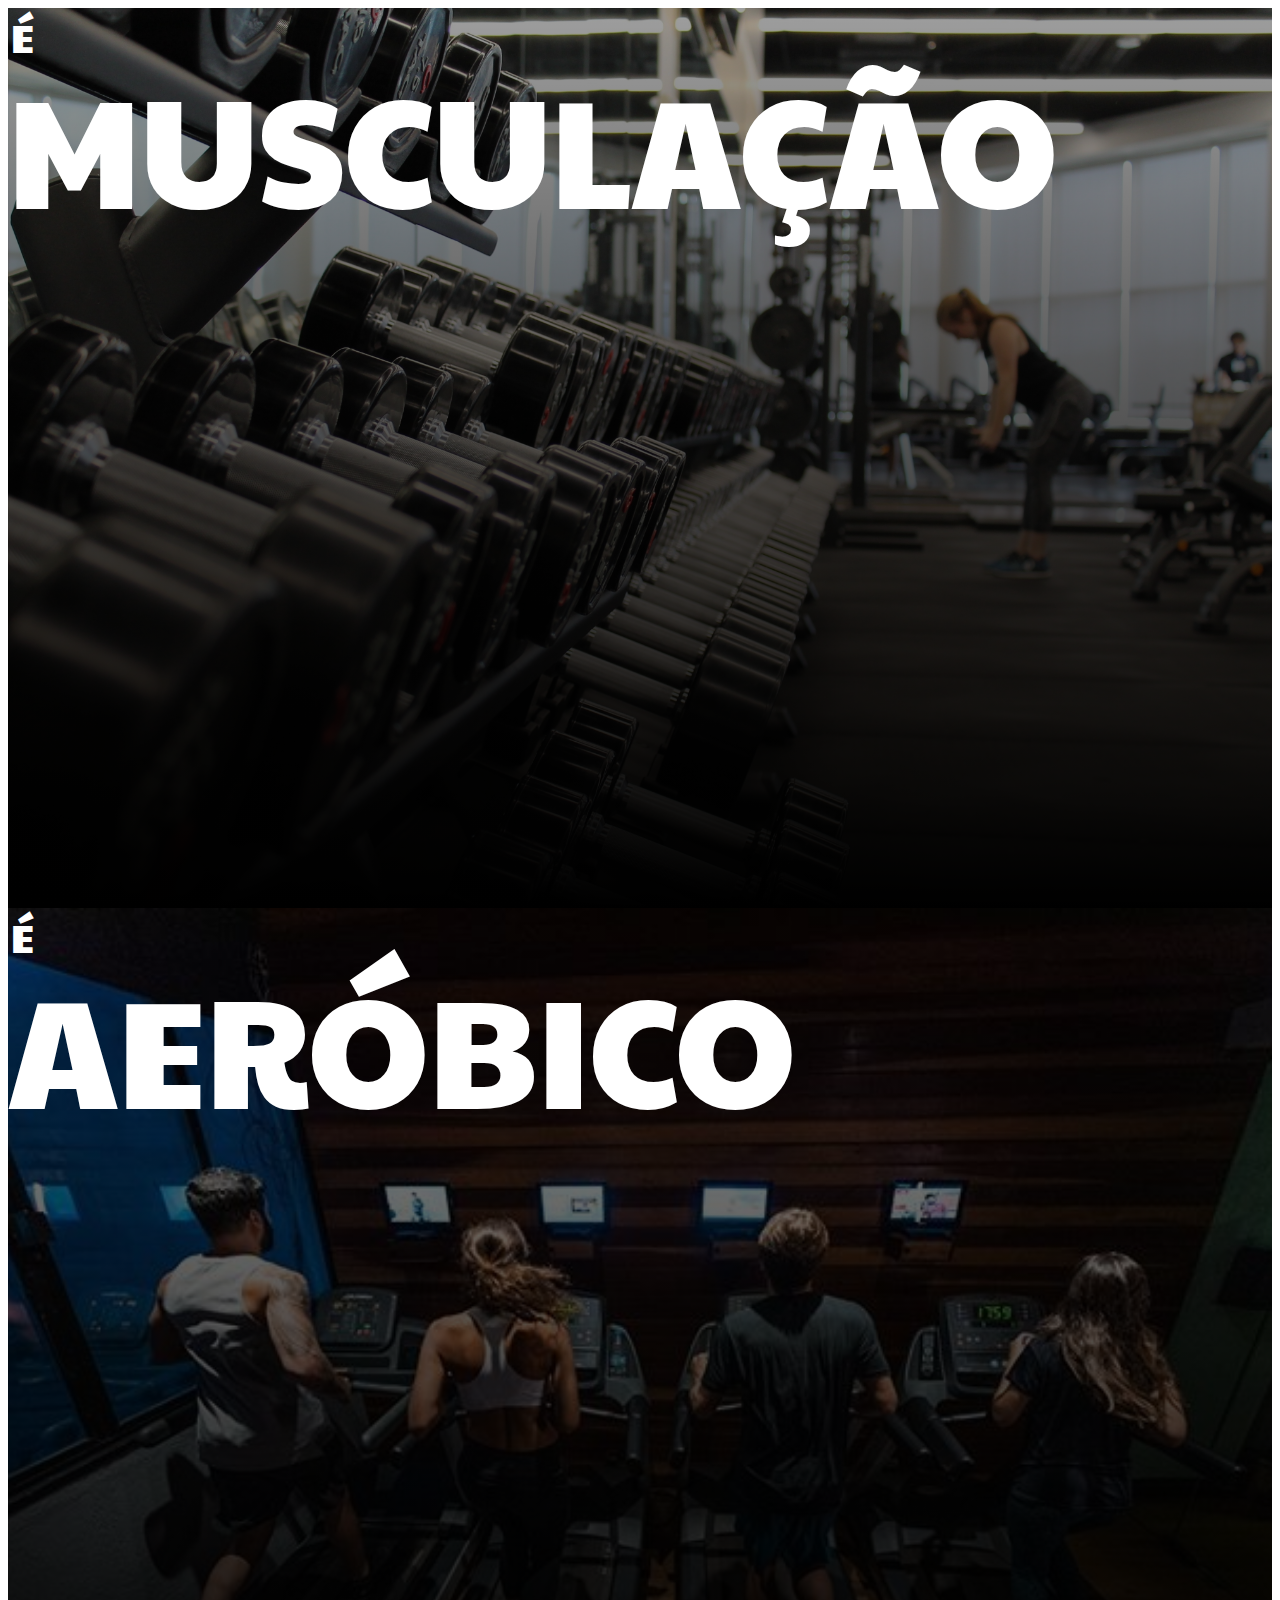
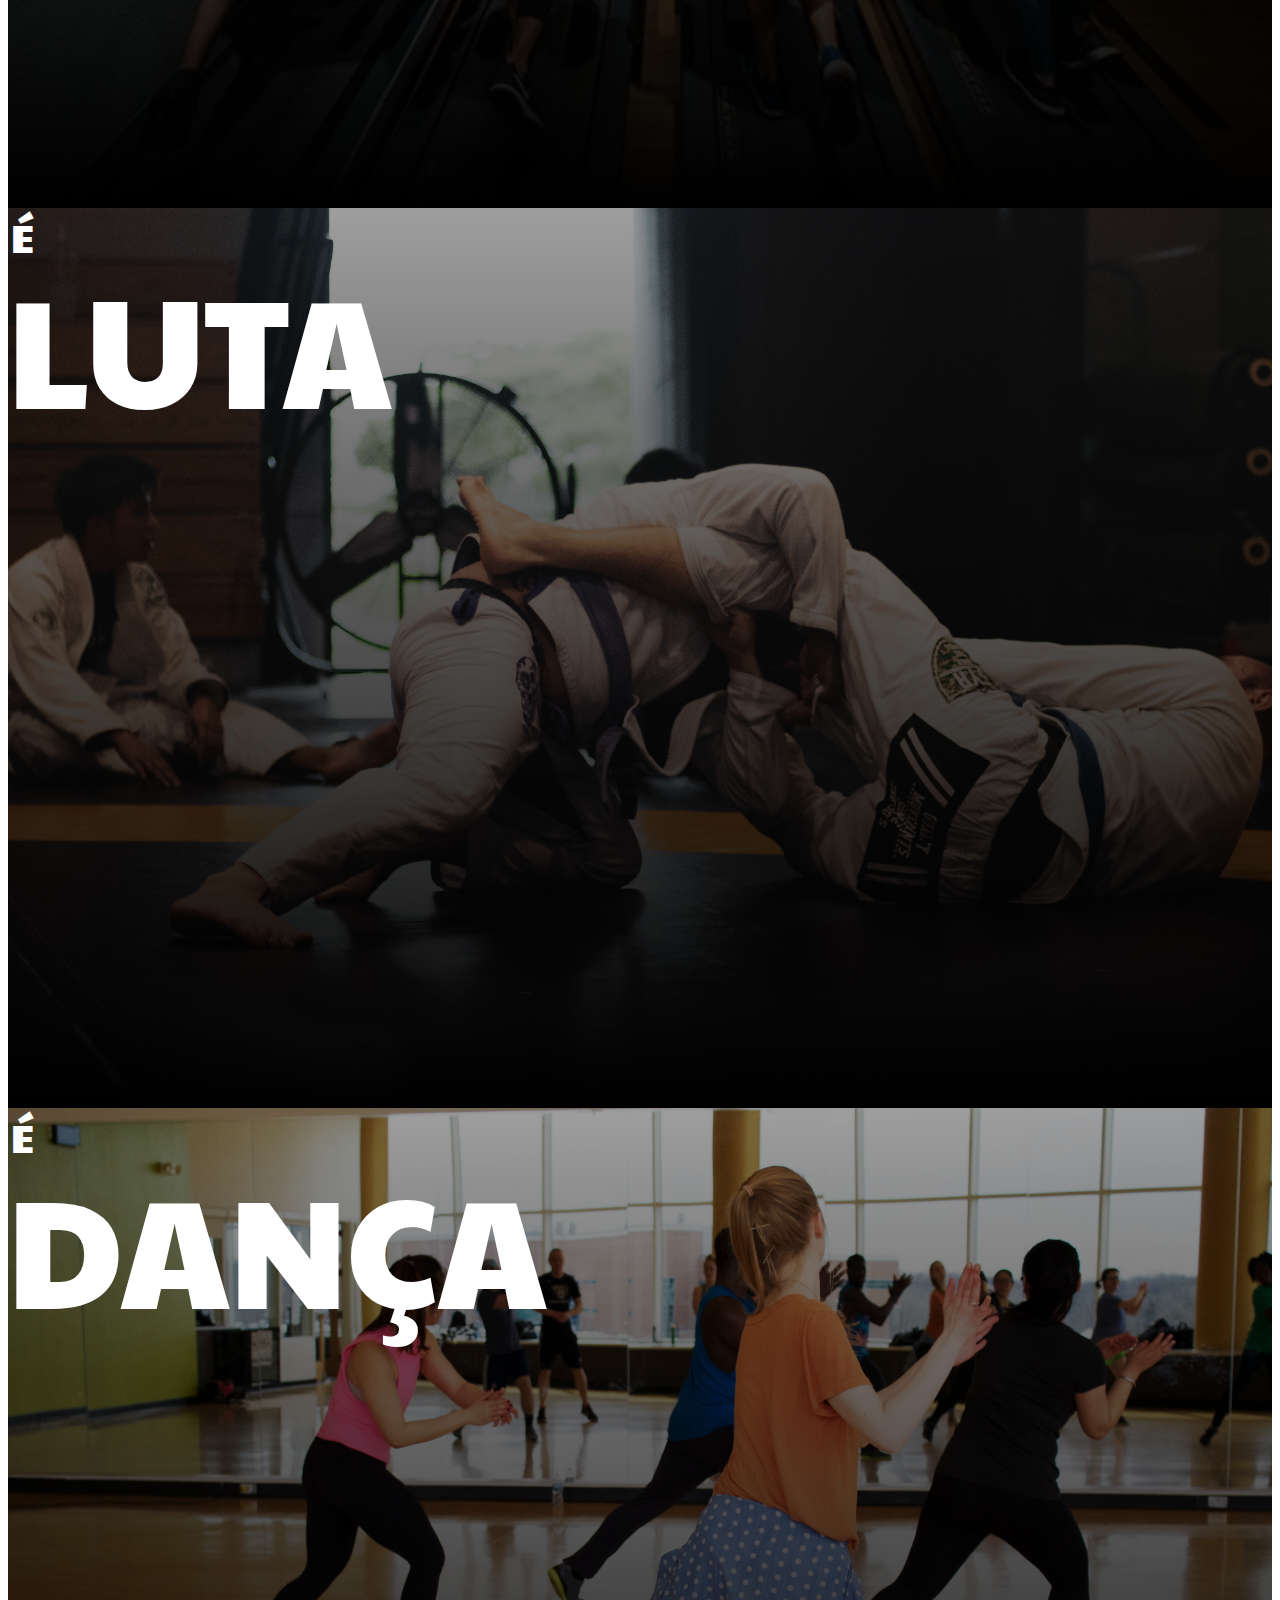
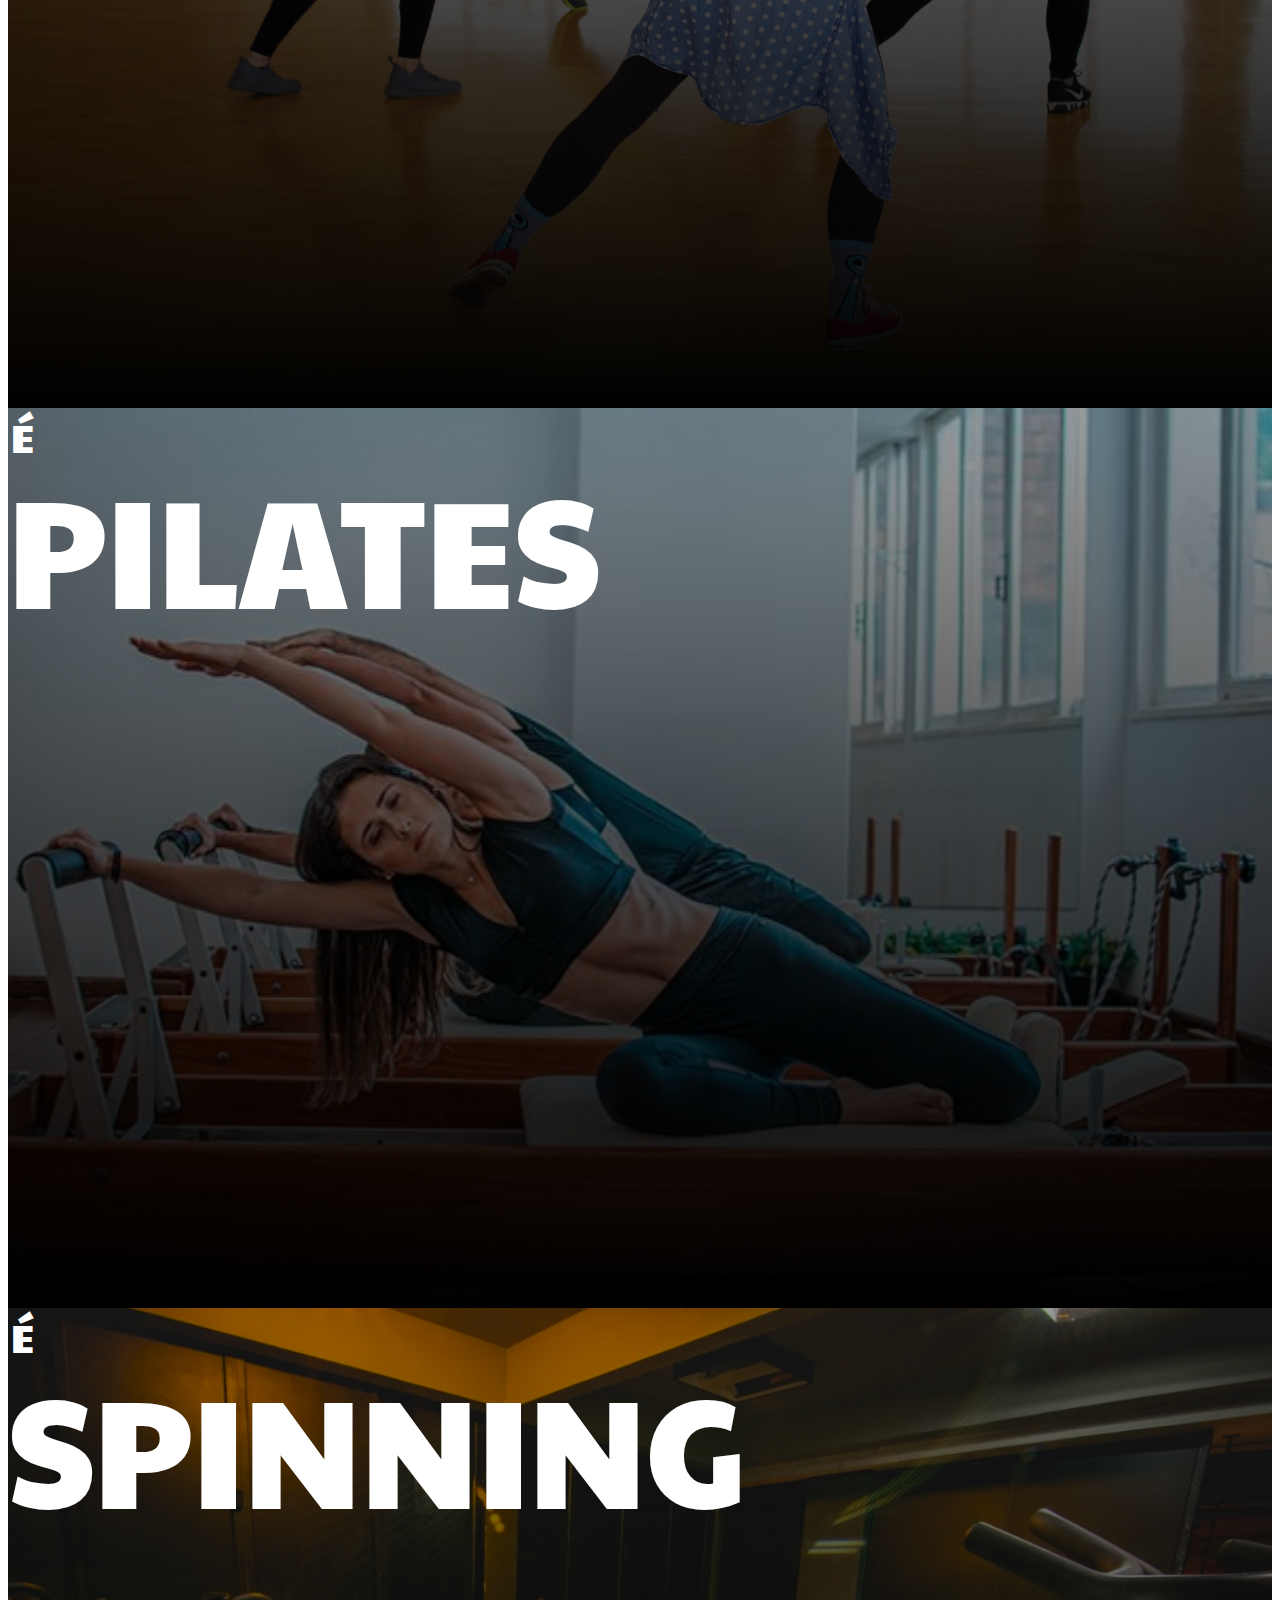
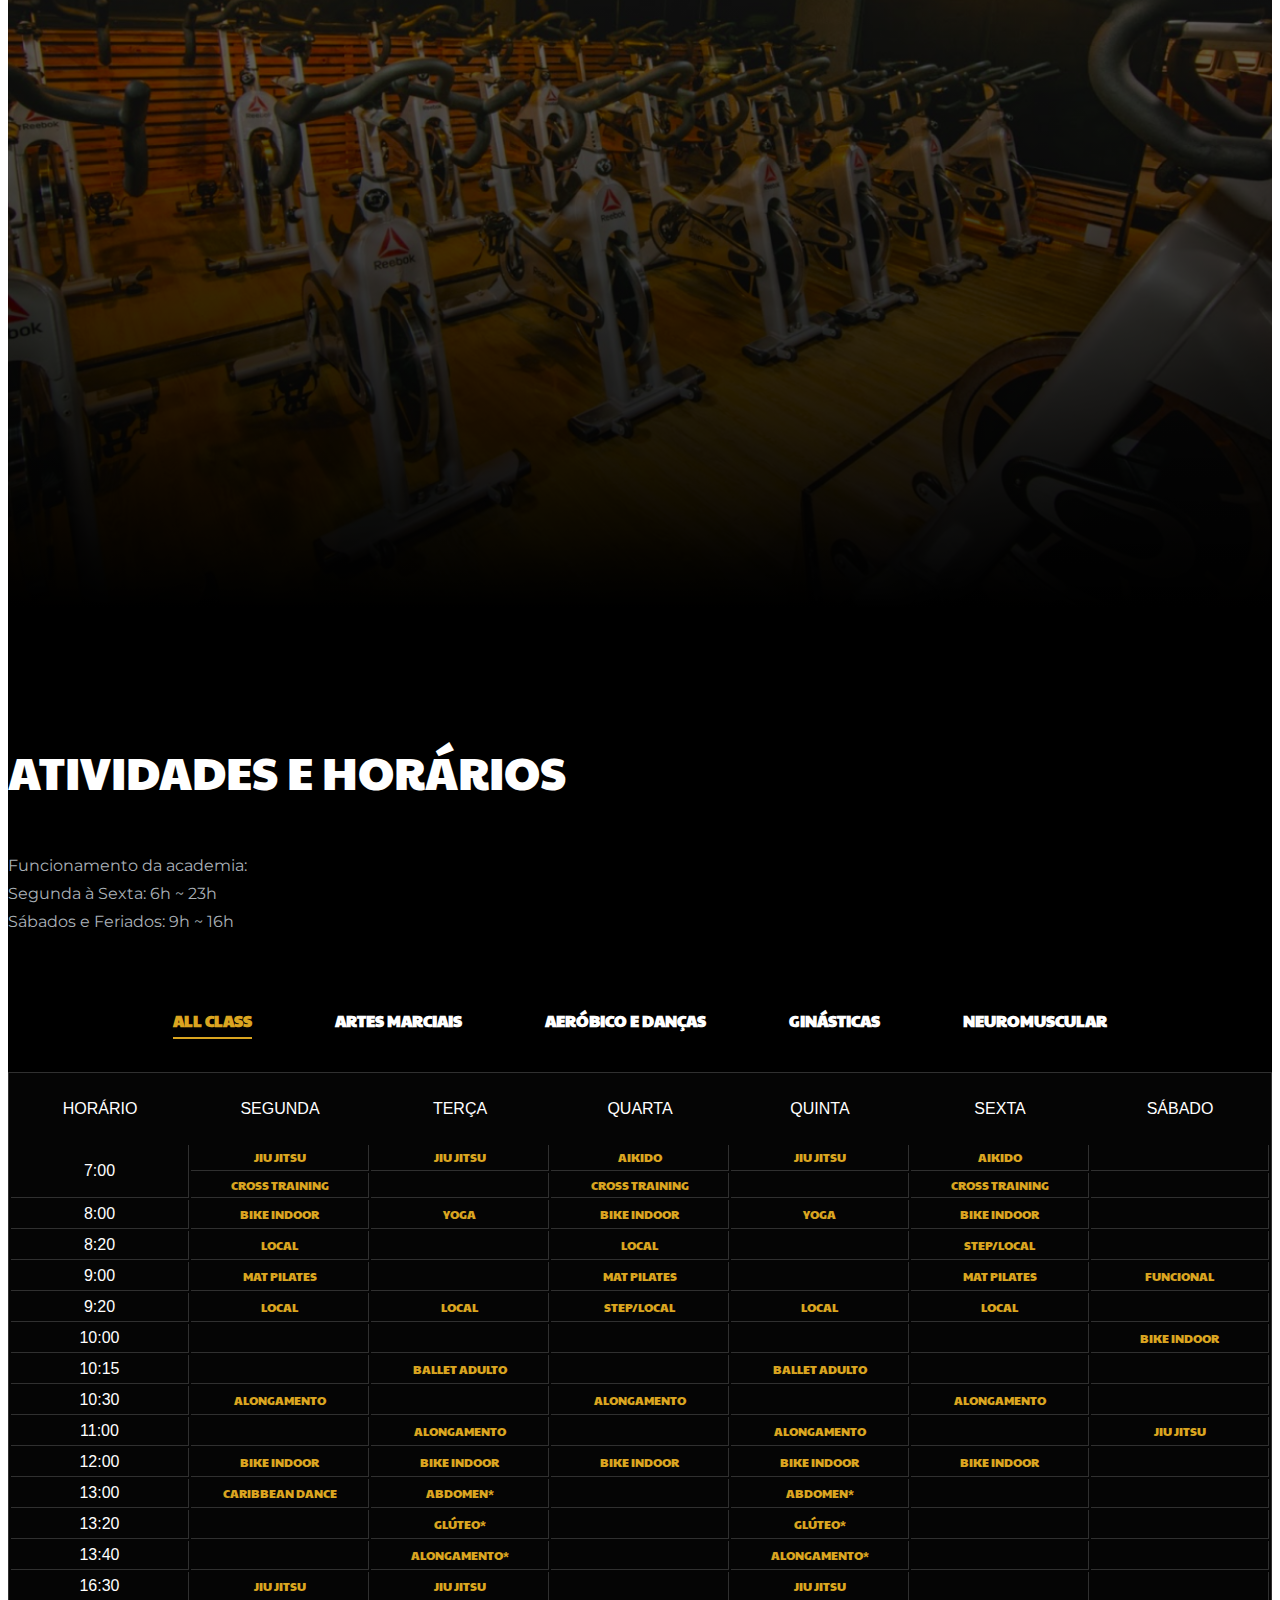
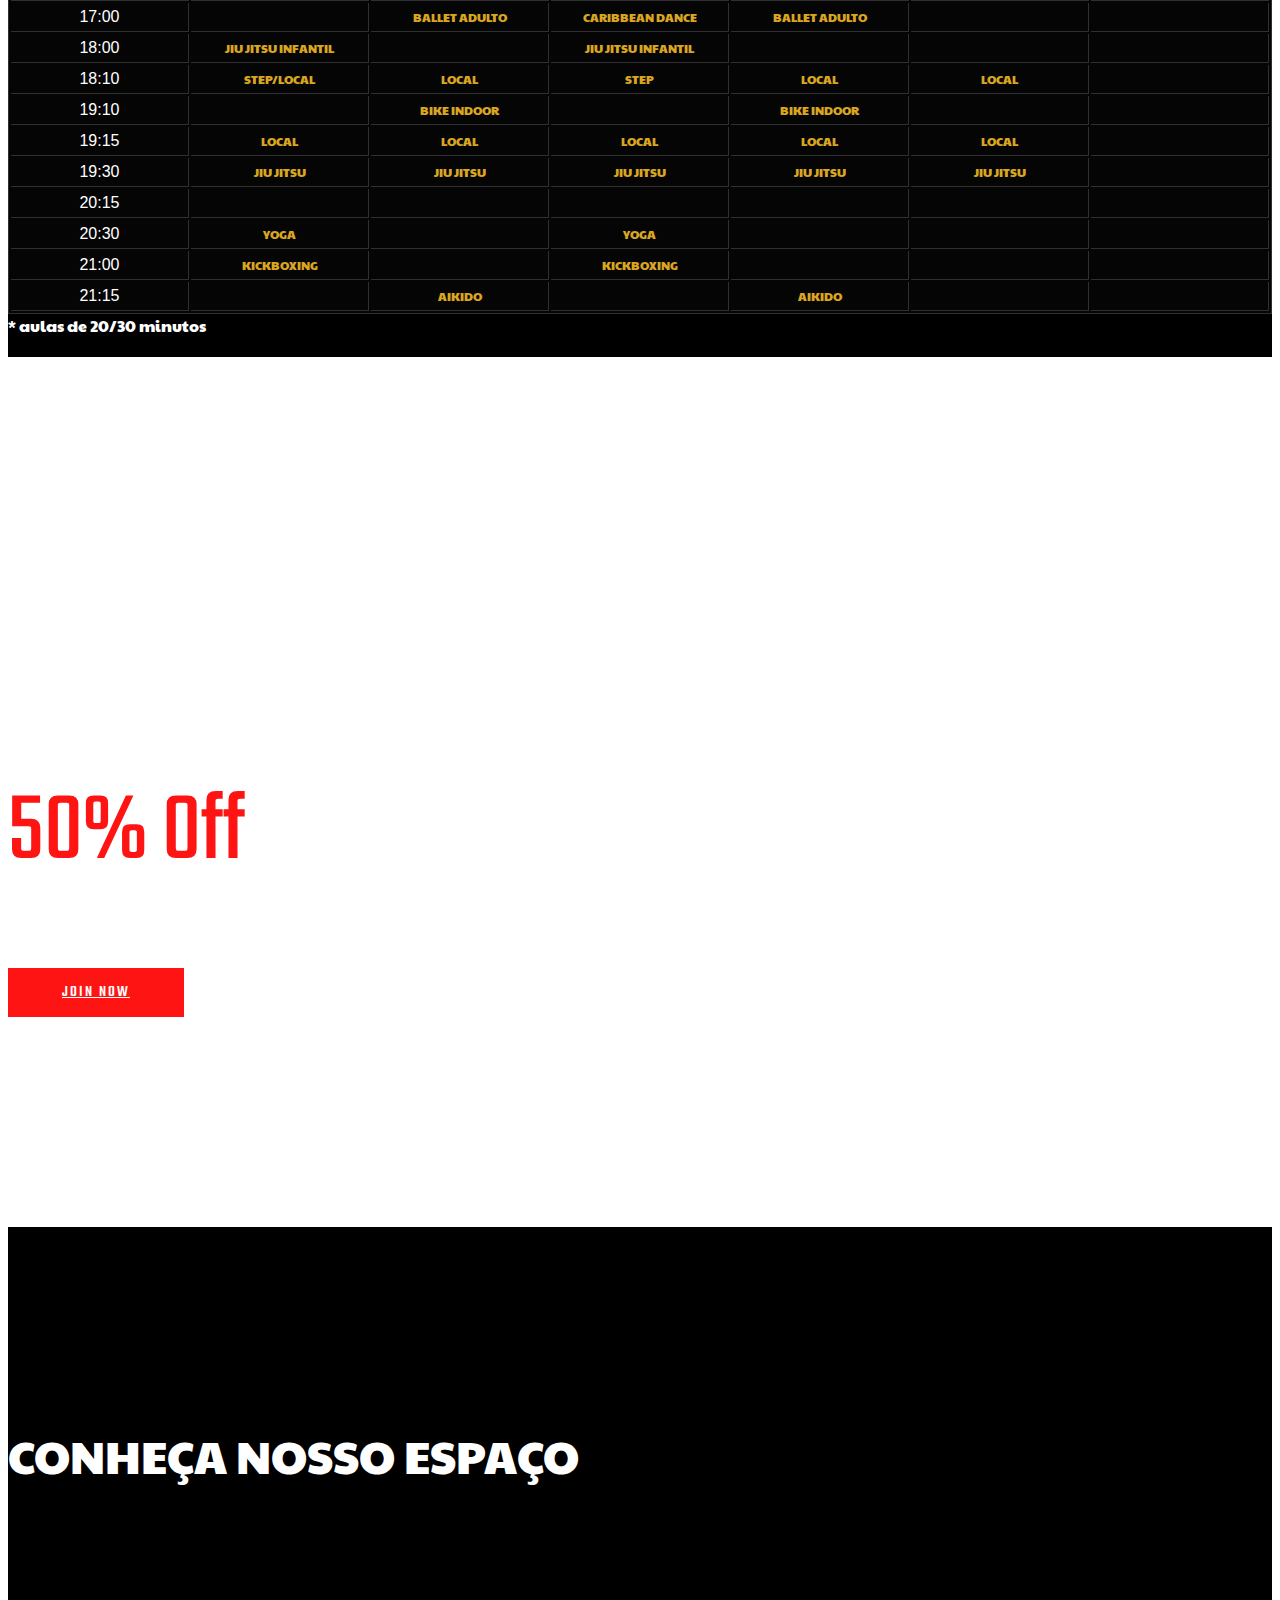
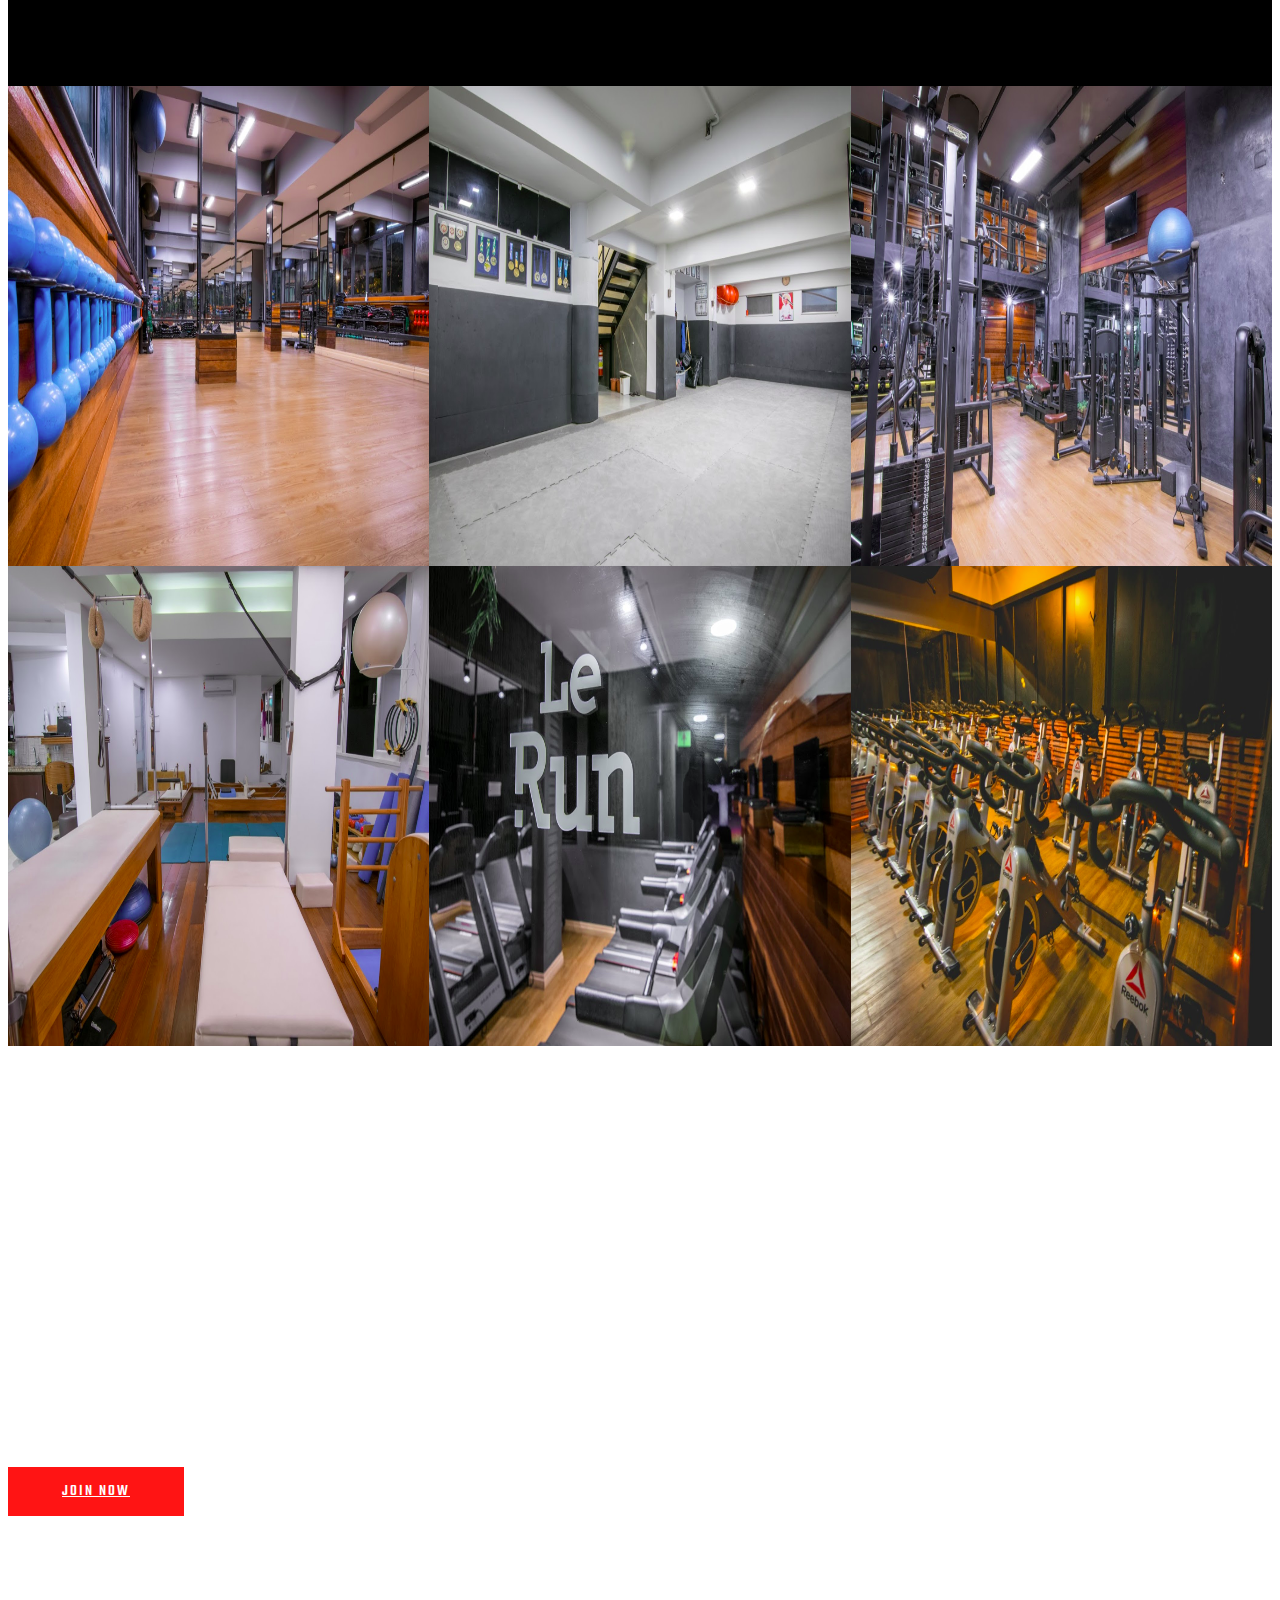
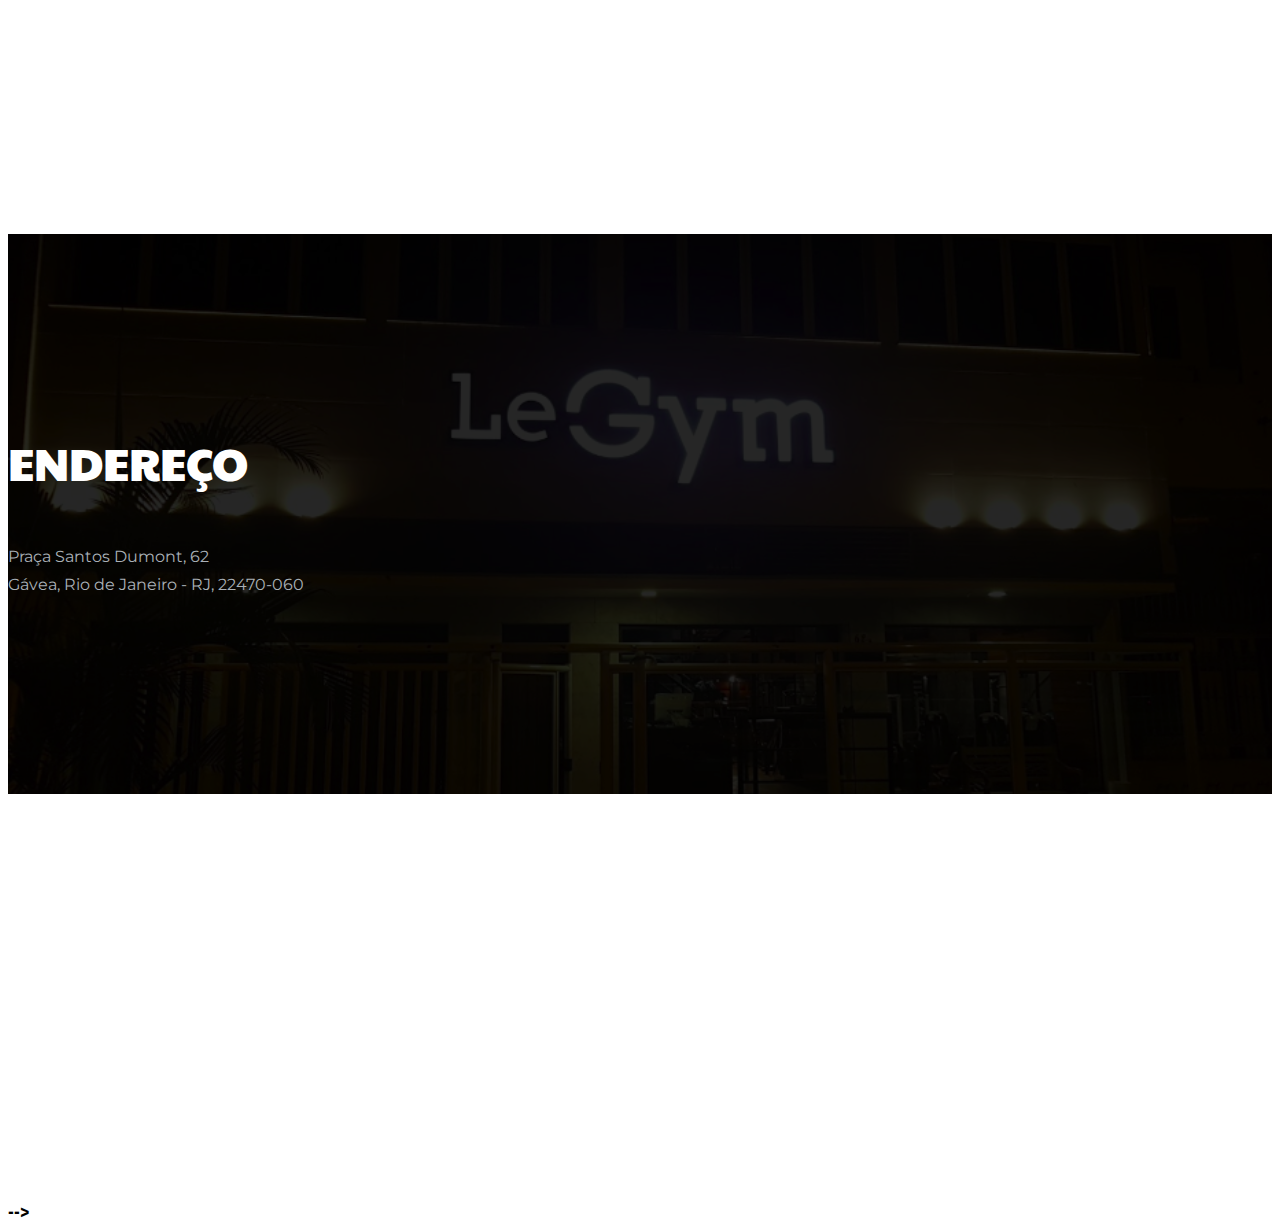
==== commit 1779773e: "lots of new things" ====
--- a/gym/index.html
+++ b/gym/index.html
@@ -24,6 +24,18 @@
     <link rel="stylesheet" href="css/slicknav.css">
 
     <link rel="stylesheet" href="css/style.css">
+
+    <script
+        src="https://code.jquery.com/jquery-3.3.1.js"
+        integrity="sha256-2Kok7MbOyxpgUVvAk/HJ2jigOSYS2auK4Pfzbm7uH60="
+        crossorigin="anonymous">
+    </script>
+    <script>
+    $(function(){
+      $("#header").load("header.html");
+      $("#footer").load("footer.html");
+    });
+    </script>
     <!-- <link rel="stylesheet" href="css/responsive.css"> -->
 </head>
 
@@ -33,61 +45,9 @@
         <![endif]-->
 
     <!-- header-start -->
-    <header>
-        <div class="header-area ">
-            <div id="sticky-header" class="main-header-area">
-                <div class="container-fluid ">
-                    <div class="header_bottom_border">
-                        <div class="row align-items-center">
-                            <div class="col-xl-3 col-lg-2">
-                                <div class="">
-                                    <a href="index.html">
-                                        <img src="img/logo.png" class="logo-header" alt="">
-                                    </a>
-                                </div>
-                            </div>
-                            <div class="col-xl-6 col-lg-7">
-                                <div class="main-menu  d-none d-lg-block">
-                                    <nav>
-                                        <ul id="navigation">
-                                            <li><a href="index.html">home</a></li>
-                                            <li><a href="about.html">about</a></li>
-                                            <li><a href="pricing.html">pricing</a></li>
-                                            <li><a href="gallery.html">gallery</a></li>
-                                            <li><a href="#">pages <i class="ti-angle-down"></i></a>
-                                                <ul class="submenu">
-
-                                                    <li><a href="elements.html">elements</a></li>
-                                                </ul>
-                                            </li>
-                                            <li><a href="#">blog <i class="ti-angle-down"></i></a>
-                                                <ul class="submenu">
-                                                    <li><a href="blog.html">blog</a></li>
-                                                    <li><a href="single-blog.html">single-blog</a></li>
-                                                </ul>
-                                            </li>
-                                            <li><a href="contact.html">Contact</a></li>
-                                        </ul>
-                                    </nav>
-                                </div>
-                            </div>
-                            <div class="col-xl-3 col-lg-3 d-none d-lg-block">
-                                <div class="Appointment">
-                                    <div class="book_btn d-none d-lg-block">
-                                        <a href="#">Join Us</a>
-                                    </div>
-                                </div>
-                            </div>
-                            <div class="col-12">
-                                <div class="mobile_menu d-block d-lg-none"></div>
-                            </div>
-                        </div>
-                    </div>
-
-                </div>
-            </div>
-        </div>
-    </header>
+
+    <div id="header"></div>
+
     <!-- header-end -->
 
     <!-- slider_area_start -->
@@ -101,8 +61,8 @@
                                 <img src="img/logo.png" class="logo" style="margin:auto" alt="">
                                 <span>É</span>
                                 <h3>Musculação</h3>
-                                <p>Build Your Body and Fitness with Professional Touch</p>
-                                <a href="#" class="boxed-btn3">Join Us</a>
+                                <!-- <p>Build Your Body and Fitness with Professional Touch</p>
+                                <a href="#" class="boxed-btn3">Join Us</a> -->
                             </div>
                         </div>
                     </div>
@@ -116,8 +76,6 @@
                               <img src="img/logo.png" class="logo" style="margin:auto" alt="">
                               <span>É</span>
                               <h3>Aeróbico</h3>
-                              <p>Build Your Body and Fitness with Professional Touch</p>
-                              <a href="#" class="boxed-btn3">Join Us</a>
                           </div>
                       </div>
                     </div>
@@ -131,8 +89,6 @@
                               <img src="img/logo.png" class="logo" style="margin:auto" alt="">
                               <span>É</span>
                               <h3>Luta</h3>
-                              <p>Build Your Body and Fitness with Professional Touch</p>
-                              <a href="#" class="boxed-btn3">Join Us</a>
                           </div>
                       </div>
                     </div>
@@ -145,8 +101,6 @@
                           <img src="img/logo.png" class="logo" style="margin:auto" alt="">
                           <span>É</span>
                           <h3>Dança</h3>
-                          <p>Build Your Body and Fitness with Professional Touch</p>
-                          <a href="#" class="boxed-btn3">Join Us</a>
                       </div>
                   </div>
                 </div>
@@ -157,19 +111,473 @@
                       <div class="slider_text text-center">
                           <img src="img/logo.png" class="logo" style="margin:auto" alt="">
                           <span>É</span>
-                          <h3>Pilates</h3>
-                          <p>Build Your Body and Fitness with Professional Touch</p>
-                          <a href="#" class="boxed-btn3">Join Us</a>
+                          <h3>pilates</h3>
                       </div>
                   </div>
                 </div>
             </div>
+            <div class="single_slider  d-flex align-items-center overlay" style="background-image: url(img/banner/biking.png)">
+                <div class="container">
+                  <div class="col-xl-12">
+                      <div class="slider_text text-center">
+                          <img src="img/logo.png" class="logo" style="margin:auto" alt="">
+                          <span>É</span>
+                          <h3>spinning</h3>
+                      </div>
+                  </div>
+                </div>
+            </div>
         </div>
     </div>
     <!-- slider_area_end -->
 
+    <!-- Class Time Section Begin -->
+    <section class="classtime-section class-time-table spad">
+        <div class="container">
+            <div class="row">
+                <div class="col-lg-12 text-center">
+                  <div class="section_title text-center mb-73">
+                      <h3>Atividades e Horários</h3>
+                      <p>Funcionamento da academia:
+                        <br> Segunda à Sexta: 6h ~ 23h
+                        <br> Sábados e Feriados: 9h ~ 16h
+                      </p>
+                  </div>
+                </div>
+            </div>
+            <div class="row">
+                <div class="col-lg-12">
+                    <div class="timetable-controls">
+                        <ul>
+                            <li class="active" data-tsfilter="all">all class</li>
+                            <li data-tsfilter="lutas">Artes Marciais</li>
+                            <li data-tsfilter="dança">Aeróbico e Danças</li>
+                            <li data-tsfilter="ginasticas">Ginásticas</li>
+                            <li data-tsfilter="neuromuscular">neuromuscular</li>
+                        </ul>
+                    </div>
+                </div>
+            </div>
+            <div class="classtime-table">
+                <table>
+                    <thead>
+                        <tr>
+                            <th>Horário</th>
+                            <th>Segunda</th>
+                            <th>Terça</th>
+                            <th>Quarta</th>
+                            <th>Quinta</th>
+                            <th>Sexta</th>
+                            <th>Sábado</th>
+                        </tr>
+                    </thead>
+                    <tbody>
+                      <tr>
+                          <td rowspan="2" class="workout-time">7:00</td>
+                          <td class="hover-bg ts-item" data-tsmeta="jiujitsu">
+                              <h6>Jiu Jitsu</h6> </td>
+                          <td class="hover-bg ts-item" data-tsmeta="jiujitsu">
+                              <h6>Jiu Jitsu</h6> </td>
+                          <td class="hover-bg ts-item" data-tsmeta="aikido">
+                              <h6>aikido</h6> </td>
+                          <td class="hover-bg ts-item" data-tsmeta="jiujitsu">
+                              <h6>Jiu Jitsu</h6>
+                          <td class="hover-bg ts-item" data-tsmeta="aikido">
+                              <h6>aikido</h6> </td>
+                          <td></td>
+                      </tr>
+                      <tr>
+                          <td class="hover-bg ts-item" data-tsmeta="ginasticas">
+                              <h6>Cross Training</h6>
+                          </td>
+                          <td></td>
+                          <td class="hover-bg ts-item" data-tsmeta="ginasticas">
+                              <h6>Cross Training</h6>
+                          </td>
+                          <td></td>
+                          <td class="hover-bg ts-item" data-tsmeta="ginasticas">
+                              <h6>Cross Training</h6>
+                          </td>
+                          <td></td>
+                      </tr>
+                        <!--  -->
+                      <tr>
+                          <td rowspan="1" class="workout-time">8:00</td>
+                          <td class="hover-bg ts-item" data-tsmeta="dança">
+                              <h6>Bike Indoor</h6>
+                          </td>
+                          <td class="hover-bg ts-item" data-tsmeta="neuromuscular">
+                              <h6>Yoga</h6>
+                          </td>
+                          <td class="hover-bg ts-item" data-tsmeta="dança">
+                              <h6>Bike Indoor</h6>
+                          </td>
+                          <td class="hover-bg ts-item" data-tsmeta="neuromuscular">
+                              <h6>Yoga</h6>
+                          </td>
+                          <td class="hover-bg ts-item" data-tsmeta="dança">
+                              <h6>Bike Indoor</h6>
+                          </td>
+                          <td></td>
+                      </tr>
+                      <!--  -->
+                      <tr>
+                          <td rowspan="1" class="workout-time">8:20</td>
+                          <td class="hover-bg ts-item" data-tsmeta="ginasticas">
+                              <h6>Local</h6>
+                          </td>
+                          <td></td>
+                          <td class="hover-bg ts-item" data-tsmeta="ginasticas">
+                              <h6>Local</h6>
+                          </td>
+                          <td></td>
+                          <td class="hover-bg ts-item" data-tsmeta="ginasticas">
+                              <h6>step/local</h6>
+                          </td>
+                          <td></td>
+                      </tr>
+                      <!--  -->
+                      <tr>
+                          <td rowspan="1" class="workout-time">9:00</td>
+                          <td class="hover-bg ts-item" data-tsmeta="neuromuscular">
+                              <h6>Mat Pilates</h6>
+                          </td>
+                          <td></td>
+                          <td class="hover-bg ts-item" data-tsmeta="neuromuscular">
+                              <h6>Mat Pilates</h6>
+                          </td>
+                          <td></td>
+                          <td class="hover-bg ts-item" data-tsmeta="neuromuscular">
+                              <h6>Mat Pilates</h6>
+                          </td>
+                          <td class="hover-bg ts-item" data-tsmeta="ginasticas">
+                              <h6>funcional</h6>
+                          </td>
+                      </tr>
+                      <!--  -->
+                      <tr>
+                          <td rowspan="1" class="workout-time">9:20</td>
+                          <td class="hover-bg ts-item" data-tsmeta="ginasticas">
+                              <h6>Local</h6>
+                          </td>
+                          <td class="hover-bg ts-item" data-tsmeta="ginasticas">
+                              <h6>Local</h6>
+                          </td>
+                          <td class="hover-bg ts-item" data-tsmeta="ginasticas">
+                              <h6>Step/Local</h6>
+                          </td>
+                          <td class="hover-bg ts-item" data-tsmeta="ginasticas">
+                              <h6>Local</h6>
+                          </td>
+                          <td class="hover-bg ts-item" data-tsmeta="ginasticas">
+                              <h6>Local</h6>
+                          </td>
+                          <td></td>
+                      </tr>
+                      <!-- -->
+                      <tr>
+                          <td rowspan="1" class="workout-time">10:00</td>
+                          <td></td>
+                          <td></td>
+                          <td></td>
+                          <td></td>
+                          <td></td>
+                          <td class="hover-bg ts-item" data-tsmeta="dança">
+                              <h6>Bike Indoor</h6>
+                          </td>
+                      </tr>
+                      <!--  -->
+                      <tr>
+                          <td rowspan="1" class="workout-time">10:15</td>
+                          <td></td>
+                          <td class="hover-bg ts-item" data-tsmeta="dança">
+                              <h6>Ballet Adulto</h6>
+                          </td>
+                          <td></td>
+                          <td class="hover-bg ts-item" data-tsmeta="dança">
+                              <h6>Ballet Adulto</h6>
+                          </td>
+                          <td></td>
+                          <td></td>
+                      </tr>
+                      <!--  -->
+                      <tr>
+                          <td rowspan="1" class="workout-time">10:30</td>
+                          <td class="hover-bg ts-item" data-tsmeta="neuromuscular">
+                              <h6>alongamento</h6>
+                          </td>
+                          <td></td>
+                          <td class="hover-bg ts-item" data-tsmeta="neuromuscular">
+                              <h6>alongamento</h6>
+                          </td>
+                          <td></td>
+                          <td class="hover-bg ts-item" data-tsmeta="neuromuscular">
+                              <h6>alongamento</h6>
+                          </td>
+                          <td></td>
+                      </tr>
+                      <!--  -->
+                      <tr>
+                          <td rowspan="1" class="workout-time">11:00</td>
+                          <td></td>
+                          <td class="hover-bg ts-item" data-tsmeta="neuromuscular">
+                              <h6>alongamento</h6>
+                          </td>
+                          <td></td>
+                          <td class="hover-bg ts-item" data-tsmeta="neuromuscular">
+                              <h6>alongamento</h6>
+                          </td>
+                          <td></td>
+                          <td class="hover-bg ts-item" data-tsmeta="lutas">
+                              <h6>Jiu Jitsu</h6>
+                          </td>
+                      </tr>
+                      <!--  -->
+                      <tr>
+                          <td rowspan="1" class="workout-time">12:00</td>
+                          <td class="hover-bg ts-item" data-tsmeta="dança">
+                              <h6>Bike Indoor</h6>
+                          </td>
+                          <td class="hover-bg ts-item" data-tsmeta="dança">
+                              <h6>Bike Indoor</h6>
+                          </td>
+                          <td class="hover-bg ts-item" data-tsmeta="dança">
+                              <h6>Bike Indoor</h6>
+                          </td>
+                          <td class="hover-bg ts-item" data-tsmeta="dança">
+                              <h6>Bike Indoor</h6>
+                          </td>
+                          <td class="hover-bg ts-item" data-tsmeta="dança">
+                              <h6>Bike Indoor</h6>
+                          </td>
+                          <td></td>
+                      </tr>
+                      <!--  -->
+                      <tr>
+                          <td rowspan="1" class="workout-time">13:00</td>
+                          <td class="hover-bg ts-item" data-tsmeta="dança">
+                              <h6>Caribbean Dance</h6>
+                          </td>
+                          <td class="hover-bg ts-item" style="text-transform: bold" data-tsmeta="ginasticas">
+                              <h6>abdomen*</h6>
+                          </td>
+                          <td></td>
+                          <td class="hover-bg ts-item" style="text-transform: bold" data-tsmeta="ginasticas">
+                              <h6>abdomen*</h6>
+                          </td>
+                          <td></td>
+                          <td></td>
+                      </tr>
+                      <!--  -->
+                      <tr>
+                          <td rowspan="1" class="workout-time">13:20</td>
+                          <td></td>
+                          <td class="hover-bg ts-item" data-tsmeta="ginasticas">
+                              <h6>glúteo*</h6>
+                          </td>
+                          <td></td>
+                          <td class="hover-bg ts-item" data-tsmeta="ginasticas">
+                              <h6>glúteo*</h6>
+                          </td>
+                          <td></td>
+                          <td></td>
+                      </tr>
+                      <!-- -->
+                      <tr>
+                          <td rowspan="1" class="workout-time">13:40</td>
+                          <td></td>
+                          <td class="hover-bg ts-item" data-tsmeta="neuromuscular">
+                              <h6>alongamento*</h6>
+                          </td>
+                          <td></td>
+                          <td class="hover-bg ts-item" data-tsmeta="neuromuscular">
+                              <h6>alongamento*</h6>
+                          </td>
+                          <td></td>
+                          <td></td>
+                      </tr>
+                      <!--  -->
+                      <tr>
+                          <td rowspan="1" class="workout-time">16:30</td>
+                          <td class="hover-bg ts-item" data-tsmeta="lutas">
+                              <h6>Jiu Jitsu</h6> </td>
+                          <td class="hover-bg ts-item" data-tsmeta="lutas">
+                              <h6>Jiu Jitsu</h6> </td>
+                          <td></td>
+                          <td class="hover-bg ts-item" data-tsmeta="lutas">
+                              <h6>Jiu Jitsu</h6>
+                          <td></td>
+                          <td></td>
+                      </tr>
+                      <tr>
+                          <td rowspan="1" class="workout-time">17:00</td>
+                          <td></td>
+                          <td class="hover-bg ts-item" data-tsmeta="dança">
+                              <h6>ballet Adulto</h6>
+                          </td>
+                          <td class="hover-bg ts-item" data-tsmeta="dança">
+                              <h6>caribbean Dance</h6>
+                          </td>
+                          <td class="hover-bg ts-item" data-tsmeta="dança">
+                              <h6>ballet Adulto</h6>
+                          </td>
+                          <td></td>
+                          <td></td>
+                      </tr>
+                      <!--  -->
+                      <tr>
+                          <td rowspan="1" class="workout-time">18:00</td>
+                          <td class="hover-bg ts-item" data-tsmeta="lutas">
+                              <h6>Jiu Jitsu Infantil</h6>
+                          </td>
+                          <td></td>
+                          <td class="hover-bg ts-item" data-tsmeta="lutas">
+                              <h6>Jiu Jitsu Infantil</h6>
+                          </td>
+                          <td></td>
+                          <td></td>
+                          <td></td>
+                      </tr>
+                      <!--  -->
+                      <tr>
+                          <td rowspan="1" class="workout-time">18:10</td>
+                          <td class="hover-bg ts-item" data-tsmeta="ginasticas">
+                              <h6>step/local</h6>
+                          </td>
+                          <td class="hover-bg ts-item" data-tsmeta="ginasticas">
+                              <h6>local</h6>
+                          </td>
+                          <td class="hover-bg ts-item" data-tsmeta="ginasticas">
+                              <h6>step</h6>
+                          </td>
+                          <td class="hover-bg ts-item" data-tsmeta="ginasticas">
+                              <h6>local</h6>
+                          </td>
+                          <td class="hover-bg ts-item" data-tsmeta="ginasticas">
+                              <h6>local</h6>
+                          </td>
+                          <td></td>
+                      </tr>
+                      <!--  -->
+                      <tr>
+                          <td rowspan="1" class="workout-time">19:10</td>
+                          </td>
+                          <td></td>
+                          <td class="hover-bg ts-item" data-tsmeta="dança">
+                              <h6>Bike Indoor</h6>
+                          </td>
+                          <td></td>
+                          <td class="hover-bg ts-item" data-tsmeta="dança">
+                              <h6>Bike Indoor</h6>
+                          </td>
+                          <td></td>
+                          <td></td>
+                      </tr>
+                      <!--  -->
+                      <tr>
+                          <td rowspan="1" class="workout-time">19:15</td>
+                          <td class="hover-bg ts-item" data-tsmeta="ginasticas">
+                              <h6>local</h6>
+                          </td>
+                          <td class="hover-bg ts-item" data-tsmeta="ginasticas">
+                              <h6>local</h6>
+                          </td>
+                          <td class="hover-bg ts-item" data-tsmeta="ginasticas">
+                              <h6>local</h6>
+                          </td>
+                          <td class="hover-bg ts-item" data-tsmeta="ginasticas">
+                              <h6>local</h6>
+                          </td>
+                          <td class="hover-bg ts-item" data-tsmeta="ginasticas">
+                              <h6>local</h6>
+                          </td>
+                          <td></td>
+                      </tr>
+                      <!-- -->
+                      <tr>
+                          <td rowspan="1" class="workout-time">19:30</td>
+                          <td class="hover-bg ts-item" data-tsmeta="lutas">
+                              <h6>jiu Jitsu</h6>
+                          </td>
+                          <td class="hover-bg ts-item" data-tsmeta="lutas">
+                              <h6>jiu Jitsu</h6>
+                          </td>
+                          <td class="hover-bg ts-item" data-tsmeta="lutas">
+                              <h6>jiu Jitsu</h6>
+                          </td>
+                          <td class="hover-bg ts-item" data-tsmeta="lutas">
+                              <h6>jiu Jitsu</h6>
+                          </td>
+                          <td class="hover-bg ts-item" data-tsmeta="lutas">
+                              <h6>jiu Jitsu</h6>
+                          </td>
+                          <td></td>
+                      </tr>
+                      <!--  -->
+                      <tr>
+                          <td rowspan="1" class="workout-time">20:15</td>
+                          <td></td>
+                          <td></td>
+                          <td></td>
+                          <td></td>
+                          <td></td>
+                          <td></td>
+                      </tr>
+                      <!--  -->
+                      <tr>
+                          <td rowspan="1" class="workout-time">20:30</td>
+                          <td class="hover-bg ts-item" data-tsmeta="neuromuscular">
+                              <h6>yoga</h6>
+                          </td>
+                          <td></td>
+                          <td class="hover-bg ts-item" data-tsmeta="neuromuscular">
+                              <h6>yoga</h6>
+                          </td>
+                          <td></td>
+                          <td></td>
+                          <td></td>
+                      </tr>
+                      <!--  -->
+                      <tr>
+                          <td rowspan="1" class="workout-time">21:00</td>
+                          <td class="hover-bg ts-item" data-tsmeta="lutas">
+                              <h6>kickboxing</h6>
+                          </td>
+                          <td></td>
+                          <td class="hover-bg ts-item" data-tsmeta="lutas">
+                              <h6>kickboxing</h6>
+                          </td>
+                          <td></td>
+                          <td></td>
+                          <td></td>
+                      </tr>
+                      <!--  -->
+                      <tr>
+                          <td rowspan="1" class="workout-time">21:15</td>
+                          <td></td>
+                          <td class="hover-bg ts-item" data-tsmeta="lutas">
+                              <h6>aikido</h6>
+                          </td>
+                          <td></td>
+                          <td class="hover-bg ts-item" data-tsmeta="lutas">
+                              <h6>aikido</h6>
+                          </td>
+                          <td></td>
+                          <td></td>
+                      </tr>
+                      <!--  -->
+                    </tbody>
+                </table>
+                <div style="color: var(--accent-color); padding-bottom: 20px">
+                  * aulas de 20/30 minutos
+                </div>
+            </div>
+        </div>
+    </section>
+    <!-- Class Time Section End -->
+
     <!-- catagory_area  -->
-    <div class="catagory_area">
+    <!-- <div class="catagory_area">
         <div class="container-fluid p-0">
             <div class="row no-gutters">
                 <div class="col-lg-6 col-md-6">
@@ -188,11 +596,11 @@
                 </div>
             </div>
         </div>
-    </div>
+    </div> -->
     <!--/ catagory_area  -->
 
     <!-- features_area_start  -->
-    <div class="features_area">
+    <!-- <div class="features_area">
         <div class="container">
             <div class="row">
                 <div class="col-xl-12">
@@ -241,7 +649,7 @@
                 </div>
             </div>
         </div>
-    </div>
+    </div> -->
     <!-- features_area_end  -->
 
     <div class="offer_area offer_bg">
@@ -262,7 +670,7 @@
 
 
 
-    <div class="priscing_area">
+    <!-- <div class="priscing_area">
             <div class="container">
                     <div class="row">
                             <div class="col-xl-12">
@@ -332,66 +740,76 @@
                     </div>
                 </div>
             </div>
-        </div>
+        </div> -->
 
 
 
     <!-- gallery_start -->
+    <div class="team_area overlay2" style="background-color: black;">
+      <div class="container">
+        <div class="row">
+          <div class="col-xl-12">
+              <div class="section_title text-center mb-73">
+                  <h3>Conheça nosso espaço</h3>
+              </div>
+          </div>
+        </div>
+      </div>
+    </div>
     <div class="gallery_area">
+        <div class="single_gallery big_img ">
+          <a style=""  class="popup-image" href="img/gallery/class-area2.png">
+            <div class="hover_pop">
+                <!-- <i class="ti-plus"></i> -->
+            </div>
+          </a>
+            <img src="img/gallery/class-area2.png" alt="">
+        </div>
         <div class="single_gallery big_img">
+          <a style=""  class="popup-image" href="img/gallery/fight-area1.png">
             <div class="hover_pop">
-                    <a class="popup-image" href="img/gallery/1.png">
-                        <i class="ti-plus"></i>
-                    </a>
-            </div>
-            <img src="img/gallery/1.png" alt="">
+                <!-- <i class="ti-plus"></i> -->
+            </div>
+          </a>
+            <img src="img/gallery/fight-area1.png" alt="">
         </div>
         <div class="single_gallery big_img">
-                <div class="hover_pop">
-                        <a class="popup-image" href="img/gallery/2.png">
-                            <i class="ti-plus"></i>
-                        </a>
-                </div>
-            <img src="img/gallery/2.png" alt="">
-        </div>
-        <div class="single_gallery small_img">
-                <div class="hover_pop">
-                        <a class="popup-image" href="img/gallery/3.png">
-                            <i class="ti-plus"></i>
-                        </a>
-                </div>
-            <img src="img/gallery/3.png" alt="">
-        </div>
-        <div class="single_gallery small_img">
-                <div class="hover_pop">
-                        <a class="popup-image" href="img/gallery/4.png">
-                            <i class="ti-plus"></i>
-                        </a>
-                </div>
-                <img src="img/gallery/4.png" alt="">
-            </div>
+          <a style=""  class="popup-image" href="img/gallery/gym-area6.png">
+            <div class="hover_pop">
+                <!-- <i class="ti-plus"></i> -->
+            </div>
+          </a>
+            <img src="img/gallery/gym-area6.png" alt="">
+        </div>
         <div class="single_gallery big_img">
-                <div class="hover_pop">
-                        <a class="popup-image" href="img/gallery/5.png">
-                            <i class="ti-plus"></i>
-                        </a>
-                </div>
-            <img src="img/gallery/5.png" alt="">
+          <a style=""  class="popup-image" href="img/gallery/pilates-area4.png">
+            <div class="hover_pop">
+                <!-- <i class="ti-plus"></i> -->
+            </div>
+          </a>
+            <img src="img/gallery/pilates-area4.png" alt="">
         </div>
         <div class="single_gallery big_img">
-                <div class="hover_pop">
-                        <a class="popup-image" href="img/gallery/6.png">
-                            <i class="ti-plus"></i>
-                        </a>
-                </div>
-            <img src="img/gallery/6.png" alt="">
-        </div>
-
+          <a style=""  class="popup-image" href="img/gallery/running-area.png">
+            <div class="hover_pop">
+                <!-- <i class="ti-plus"></i> -->
+            </div>
+          </a>
+            <img src="img/gallery/running-area.png" alt="">
+        </div>
+        <div class="single_gallery big_img">
+          <a style=""  class="popup-image" href="img/gallery/spinning-area.png">
+            <div class="hover_pop">
+                <!-- <i class="ti-plus"></i> -->
+            </div>
+          </a>
+            <img src="img/gallery/spinning-area.png" alt="">
+        </div>
     </div>
     <!-- gallery_area_end  -->
-    <a href="#" class="view_pore boxed-btn3">View More</a>
+
     <!-- team_area_start  -->
-    <div class="team_area team_bg_1 overlay2">
+    <!-- <div class="team_area team_bg_1 overlay2">
             <div class="container">
                     <div class="row">
                             <div class="col-xl-12">
@@ -464,7 +882,7 @@
                     </div>
                 </div>
             </div>
-        </div>
+        </div> -->
     <!-- team_area_end  -->
 
     <!-- big_offer_area start  -->
@@ -483,106 +901,37 @@
     </div>
     <!-- big_offer_area end  -->
 
-
-
+    <!-- adress start  -->
+    <div class="team_area overlay2" style="background-image: url(img/front1.png); background-repeat: no-repeat; background-size: cover; background-position: center;">
+      <div class="container">
+        <div class="row">
+          <div class="col-xl-12">
+              <div class="section_title text-center mb-73">
+                  <h3>Endereço</h3>
+                  <p>Praça Santos Dumont, 62 <br> Gávea, Rio de Janeiro - RJ, 22470-060</p>
+              </div>
+          </div>
+        </div>
+      </div>
+    </div>
+
+    <div class="mapouter">
+      <div class="gmap_canvas" style="height: 400px">
+        <iframe
+          id="gmap_canvas"
+          style="width:100vw; height: 400px; margin-bottom: -7px margin-top: 60px;"
+          src="https://www.google.com/maps/embed?pb=!1m14!1m8!1m3!1d14693.514891791992!2d-43.226276!3d-22.9730969!3m2!1i1024!2i768!4f13.1!3m3!1m2!1s0x0%3A0x577a3fe182ed9372!2sLeGym!5e0!3m2!1spt-BR!2sbr!4v1586107168686!5m2!1spt-BR!2sbr"
+          frameborder="0"
+          scrolling="no"
+        />
+        <!-- </iframe> -->
+      </div>
+    </div>
+
+    <!-- adress end  -->
 
     <!-- footer_start  -->
-    <footer class="footer">
-        <div class="footer_top">
-            <div class="container">
-                <div class="row">
-                    <div class="col-xl-3 col-md-6 col-lg-3 ">
-                        <div class="footer_widget">
-                            <div class="footer_logo">
-                                <a href="#">
-                                    <img src="img/footer_logo.png" alt="">
-                                </a>
-                            </div>
-                            <p>5th flora, 700/D kings road, green <br> lane New York-1782 <br>
-                                <a href="#">+10 367 826 2567</a> <br>
-                                <a href="#">contact@carpenter.com</a>
-                            </p>
-                            <p>
-
-
-
-                            </p>
-                            <div class="socail_links">
-                                <ul>
-                                    <li>
-                                        <a href="#">
-                                            <i class="ti-facebook"></i>
-                                        </a>
-                                    </li>
-                                    <li>
-                                        <a href="#">
-                                            <i class="ti-twitter-alt"></i>
-                                        </a>
-                                    </li>
-                                    <li>
-                                        <a href="#">
-                                            <i class="fa fa-instagram"></i>
-                                        </a>
-                                    </li>
-                                    <li>
-                                        <a href="#">
-                                            <i class="fa fa-pinterest"></i>
-                                        </a>
-                                    </li>
-                                    <li>
-                                        <a href="#">
-                                            <i class="fa fa-youtube-play"></i>
-                                        </a>
-                                    </li>
-                                </ul>
-                            </div>
-
-                        </div>
-                    </div>
-                    <div class="col-xl-4 col-md-6 col-lg-4 offset-xl-1">
-                        <div class="footer_widget">
-                            <h3 class="footer_title">
-                                Useful Links
-                            </h3>
-                            <ul class="links">
-                                <li><a href="#">Pricing</a></li>
-                                <li><a href="#">About</a></li>
-                                <li><a href="#"> Gallery</a></li>
-                                <li><a href="#"> Contact</a></li>
-                            </ul>
-                        </div>
-                    </div>
-                    <div class="col-xl-4 col-md-6 col-lg-4">
-                        <div class="footer_widget">
-                            <h3 class="footer_title">
-                                Subscribe
-                            </h3>
-                            <form action="#" class="newsletter_form">
-                                <input type="text" placeholder="Enter your mail">
-                                <button type="submit">Subscribe</button>
-                            </form>
-                            <p class="newsletter_text">Esteem spirit temper too say adieus who direct esteem esteems
-                                luckily.</p>
-                        </div>
-                    </div>
-                </div>
-            </div>
-        </div>
-        <div class="copy-right_text">
-            <div class="container">
-                <div class="footer_border"></div>
-                <div class="row">
-                    <div class="col-xl-12">
-                        <p class="copy_right text-center">
-                            <!-- Link back to Colorlib can't be removed. Template is licensed under CC BY 3.0. -->
-Copyright &copy;<script>document.write(new Date().getFullYear());</script> All rights reserved | This template is made with <i class="fa fa-heart-o" aria-hidden="true"></i> by <a href="https://colorlib.com" target="_blank">Colorlib</a>
-<!-- Link back to Colorlib can't be removed. Template is licensed under CC BY 3.0. -->
-                        </p>
-                    </div>
-                </div>
-            </div>
-        </div>
-    </footer>
+    <div id="footer"></div>
     <!-- footer_end  -->
 
     <!-- JS here -->
--- a/gym/css/style.css
+++ b/gym/css/style.css
@@ -1030,19 +1030,19 @@
 }
 
 /* line 79, ../../Arafath/CL/Cl November/227. Health _ Fitness/HTML/scss/_header.scss */
-.header-area .main-header-area .Appointment .socail_links ul li {
+.header-area .main-header-area .Appointment .social_links ul li {
   display: inline-block;
 }
 
 /* line 82, ../../Arafath/CL/Cl November/227. Health _ Fitness/HTML/scss/_header.scss */
-.header-area .main-header-area .Appointment .socail_links ul li a {
+.header-area .main-header-area .Appointment .social_links ul li a {
   color: #A8A7A0;
   margin: 0 10px;
   font-size: 15px;
 }
 
 /* line 86, ../../Arafath/CL/Cl November/227. Health _ Fitness/HTML/scss/_header.scss */
-.header-area .main-header-area .Appointment .socail_links ul li a:hover {
+.header-area .main-header-area .Appointment .social_links ul li a:hover {
   color: #fff;
 }
 
@@ -1067,13 +1067,13 @@
 
 /* line 101, ../../Arafath/CL/Cl November/227. Health _ Fitness/HTML/scss/_header.scss */
 .header-area .main-header-area .Appointment .book_btn a {
-  background: #FF1414;
+  background: white;
   font-family: "Teko", sans-serif;
   padding: 12px 46px;
   font-size: 16px;
   font-weight: 600;
   border: 1px solid transparent;
-  color: #fff;
+  color: black;
   -webkit-border-radius: 0px;
   -moz-border-radius: 0px;
   border-radius: 0px;
@@ -1089,7 +1089,7 @@
 
 /* line 114, ../../Arafath/CL/Cl November/227. Health _ Fitness/HTML/scss/_header.scss */
 .header-area .main-header-area .Appointment .book_btn a:hover {
-  background: #FF1414;
+  background: white;
 }
 
 /* line 121, ../../Arafath/CL/Cl November/227. Health _ Fitness/HTML/scss/_header.scss */
@@ -1461,7 +1461,7 @@
 
 /* line 10, ../../Arafath/CL/Cl November/227. Health _ Fitness/HTML/scss/_slider.scss */
 .slider_area .single_slider {
-  height: 900px;
+  height: 100vh;
   background-size: cover;
   background-repeat: no-repeat;
   background-position: center center;
@@ -2158,7 +2158,7 @@
   left: 0;
   top: 0;
   content: '';
-  background: #FF1414;
+  background: black;
   -webkit-transform: scale(0.8);
   -moz-transform: scale(0.8);
   -ms-transform: scale(0.8);
@@ -2206,7 +2206,7 @@
 
 /* line 77, ../../Arafath/CL/Cl November/227. Health _ Fitness/HTML/scss/_gallery.scss */
 .gallery_area .single_gallery.big_img {
-  width: 35%;
+  width: 33.333%;
 }
 
 @media (max-width: 767px) {
@@ -2232,7 +2232,7 @@
 
 /* line 96, ../../Arafath/CL/Cl November/227. Health _ Fitness/HTML/scss/_gallery.scss */
 .gallery_area .single_gallery:hover .hover_pop:before {
-  opacity: .4;
+  opacity: .6;
   -webkit-transform: scale(1);
   -moz-transform: scale(1);
   -ms-transform: scale(1);
@@ -3038,7 +3038,7 @@
 .footer .footer_top .footer_widget .footer_title {
   font-size: 20px;
   font-weight: 400;
-  color: #FF1414;
+  color: var(--gold-color1);
   text-transform: capitalize;
   margin-bottom: 45px;
   font-family: "Teko", sans-serif;
@@ -3236,25 +3236,26 @@
 }
 
 /* line 178, ../../Arafath/CL/Cl November/227. Health _ Fitness/HTML/scss/_footer.scss */
-.footer .socail_links {
+.footer .social_links {
   margin-top: 47px;
 }
 
 @media (max-width: 767px) {
   /* line 178, ../../Arafath/CL/Cl November/227. Health _ Fitness/HTML/scss/_footer.scss */
-  .footer .socail_links {
+  .footer .social_links {
     margin-top: 30px;
   }
 }
 
 /* line 184, ../../Arafath/CL/Cl November/227. Health _ Fitness/HTML/scss/_footer.scss */
-.footer .socail_links ul li {
+.footer .social_links ul li {
   display: inline-block;
 }
 
 /* line 187, ../../Arafath/CL/Cl November/227. Health _ Fitness/HTML/scss/_footer.scss */
-.footer .socail_links ul li a {
-  font-size: 15px;
+.footer .social_links ul li a {
+  font-size: 30px;
+  margin: 0 15px;
   color: #C3B2F0;
   width: 30px;
   display: inline-block;
@@ -3267,8 +3268,8 @@
 }
 
 /* line 202, ../../Arafath/CL/Cl November/227. Health _ Fitness/HTML/scss/_footer.scss */
-.footer .socail_links ul li a:hover {
-  color: #FF1414 !important;
+.footer .social_links ul li a:hover {
+  color: var(--gold-color1) !important;
   border-color: transparent;
 }
 
@@ -6428,3 +6429,182 @@
 }
 
 /*# sourceMappingURL=style.css.map */
+
+/*---------------------
+  Classes Time Table Section
+-----------------------*/
+
+.classtime-section {
+	background: black;
+	padding-top: 90px;
+}
+
+.classtime-section .section-title {
+	margin-bottom: 48px;
+}
+
+.timetable-controls {
+	text-align: center;
+	margin-bottom: 40px;
+}
+
+.timetable-controls ul li {
+	list-style: none;
+	font-size: 16px;
+	font-weight: 600;
+	/* font-family: "Oswald", sans-serif; */
+	text-transform: uppercase;
+	color: var(--accent-color);
+	display: inline-block;
+	margin-right: 80px;
+	cursor: pointer;
+	position: relative;
+}
+
+.timetable-controls ul li.active {
+	color: var(--gold-color1);
+}
+
+.timetable-controls ul li.active:after {
+	opacity: 1;
+}
+
+.timetable-controls ul li:after {
+	position: absolute;
+	left: 0;
+	bottom: -7px;
+	width: 100%;
+	height: 2px;
+	background: var(--gold-color1);
+	content: "";
+	opacity: 0;
+}
+
+.timetable-controls ul li:last-child {
+	margin-right: 0;
+}
+
+.classtime-table .ts-item {
+	-webkit-transition: all 0.4s;
+	-o-transition: all 0.4s;
+	transition: all 0.3s;
+}
+
+.classtime-table.filtering .ts-item {
+	opacity: 0;
+}
+
+.classtime-table.filtering .ts-item.show {
+	opacity: 1;
+}
+
+.classtime-table table {
+	width: 100%;
+	border: 1px solid #303030;
+	background: #050505;
+	text-align: center;
+}
+
+.classtime-table table thead tr th {
+	font-size: 16px;
+	color: #ffffff;
+	font-weight: 500;
+	text-transform: uppercase;
+	font-family: "Oswald", sans-serif;
+	padding: 25px 5px;
+}
+
+.classtime-table table tbody {
+	border-top: 1px solid #303030;
+}
+
+.classtime-table table tbody tr td {
+	text-align: center;
+	border-right: 1px solid #303030;
+	border-bottom: 1px solid #303030;
+	width: 146px;
+	padding: 5px;
+	position: relative;
+	z-index: 1;
+}
+
+.classtime-table table tbody tr td:after {
+	position: absolute;
+	left: 0;
+	top: 0;
+	width: 100%;
+	height: 100%;
+	background: -webkit-gradient(linear, top, bottom, from(var(--gold-color1)), to(var(--gold-color2)));
+	background: -o-linear-gradient(bottom, var(--gold-color1), var(--gold-color2));
+	background: linear-gradient(to bottom, var(--gold-color1), var(--gold-color2));
+	content: "";
+	opacity: 0;
+	z-index: -1;
+	-webkit-transition: all 0.3s;
+	-o-transition: all 0.3s;
+	transition: all 0.3s;
+}
+
+.classtime-table table tbody tr td.hover-bg:hover:after {
+	opacity: 1;
+}
+
+.classtime-table table tbody tr td.hover-bg:hover h6 {
+	color: var(--inverse-accent-color);
+}
+
+.classtime-table table tbody tr td.workout-time {
+	font-size: 16px;
+	color: #ffffff;
+	font-weight: 500;
+	font-family: "Oswald", sans-serif;
+}
+
+.classtime-table table tbody tr td span {
+	font-size: 14px;
+	color: #ffffff;
+	display: block;
+	margin-bottom: 7px;
+}
+
+.classtime-table table tbody tr td.hover-bg:hover span {
+	color: var(--inverse-accent-color);
+  transition: all 0.3s;
+}
+
+.classtime-table table tbody tr td h6 {
+  margin: 0;
+  font-size: 12px;
+	color: var(--gold-color1);
+	font-weight: 500;
+	text-transform: uppercase;
+	-webkit-transition: all 0.3s;
+	-o-transition: all 0.3s;
+	transition: all 0.3s;
+}
+
+/*---------------------
+  Classes Time Table Section End
+-----------------------*/
+
+.grow {
+  transition: transform .3s; /* Animation */
+  z-index: 2;
+}
+
+.grow:hover {
+  transition: transform .3s;
+  z-index: 1;
+  transform: scale(1.2);
+}
+
+:root {
+  --accent-color: white;
+  --inverse-accent-color: black;
+  --gold-color1: #DAA520;
+  --gold-color2: #EEE8AA;
+}
+
+.classtime-table {
+  overflow-x: scroll; //horizontal
+}
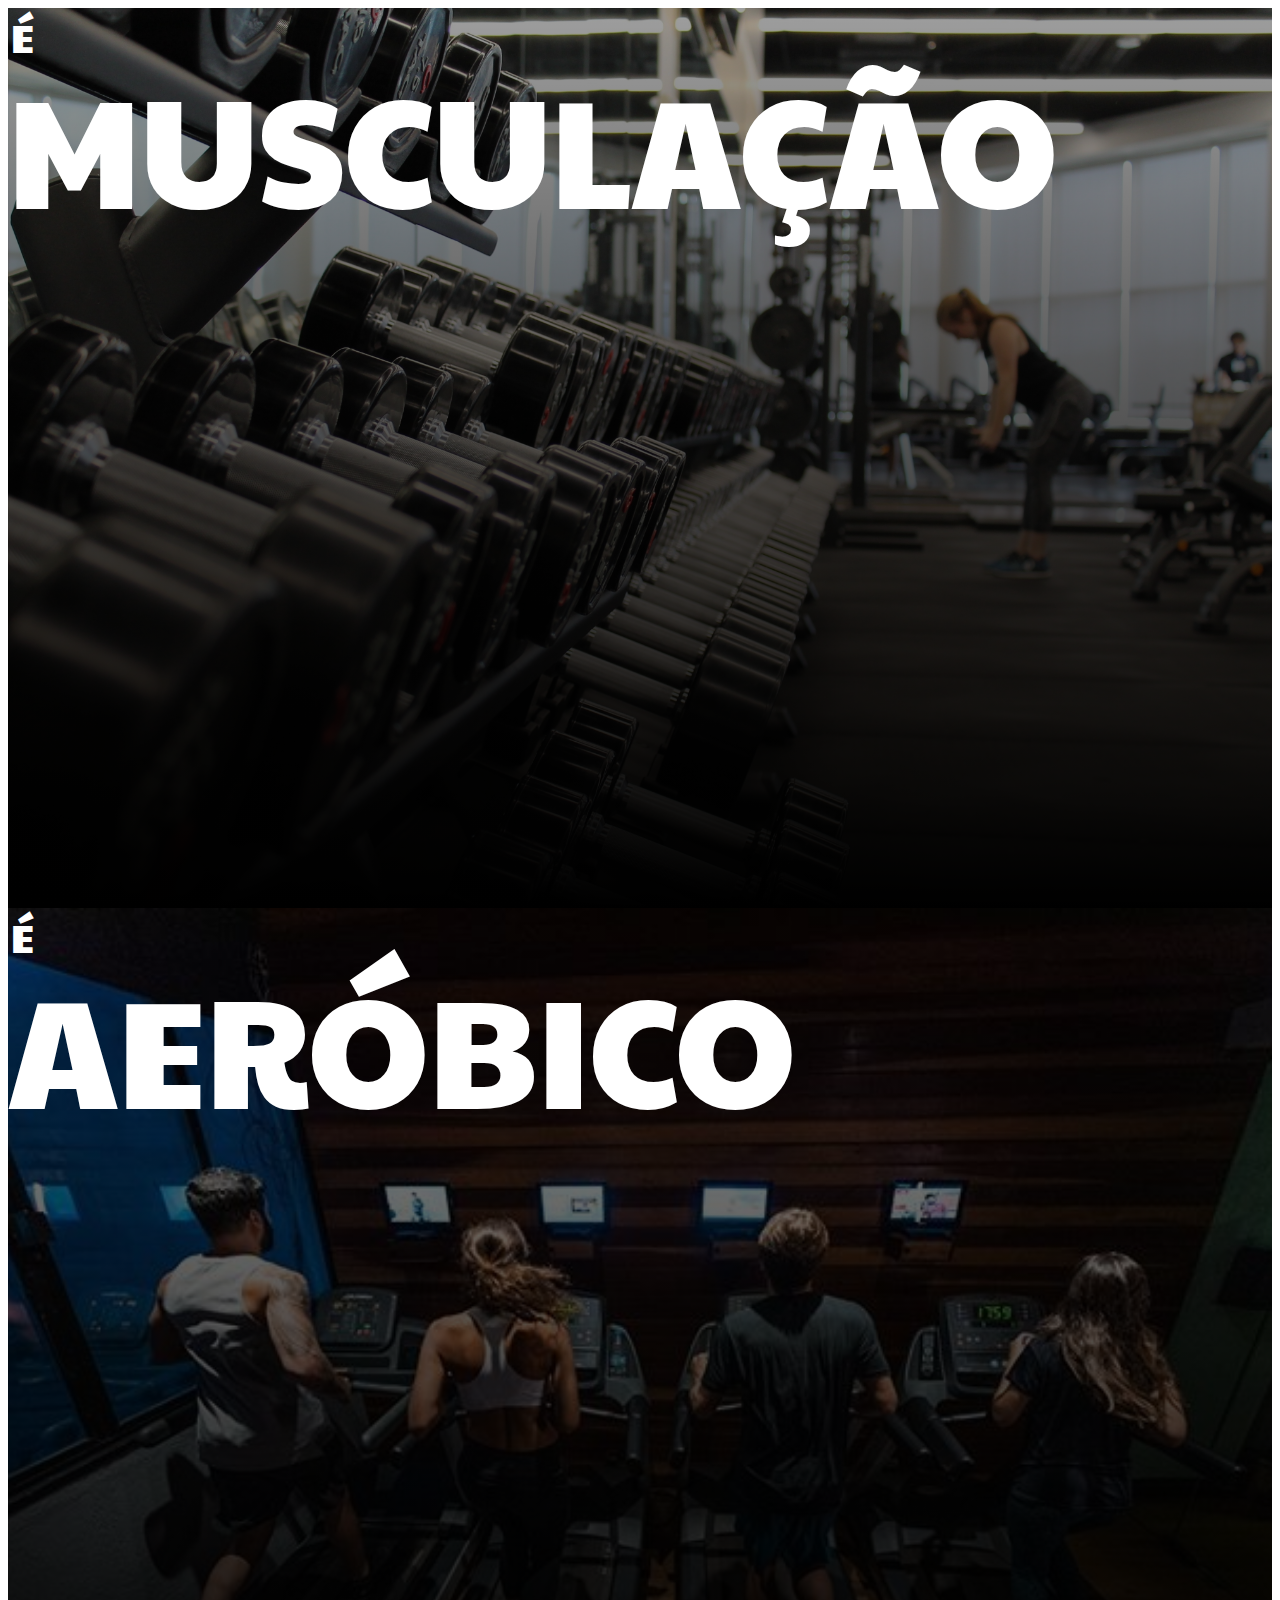
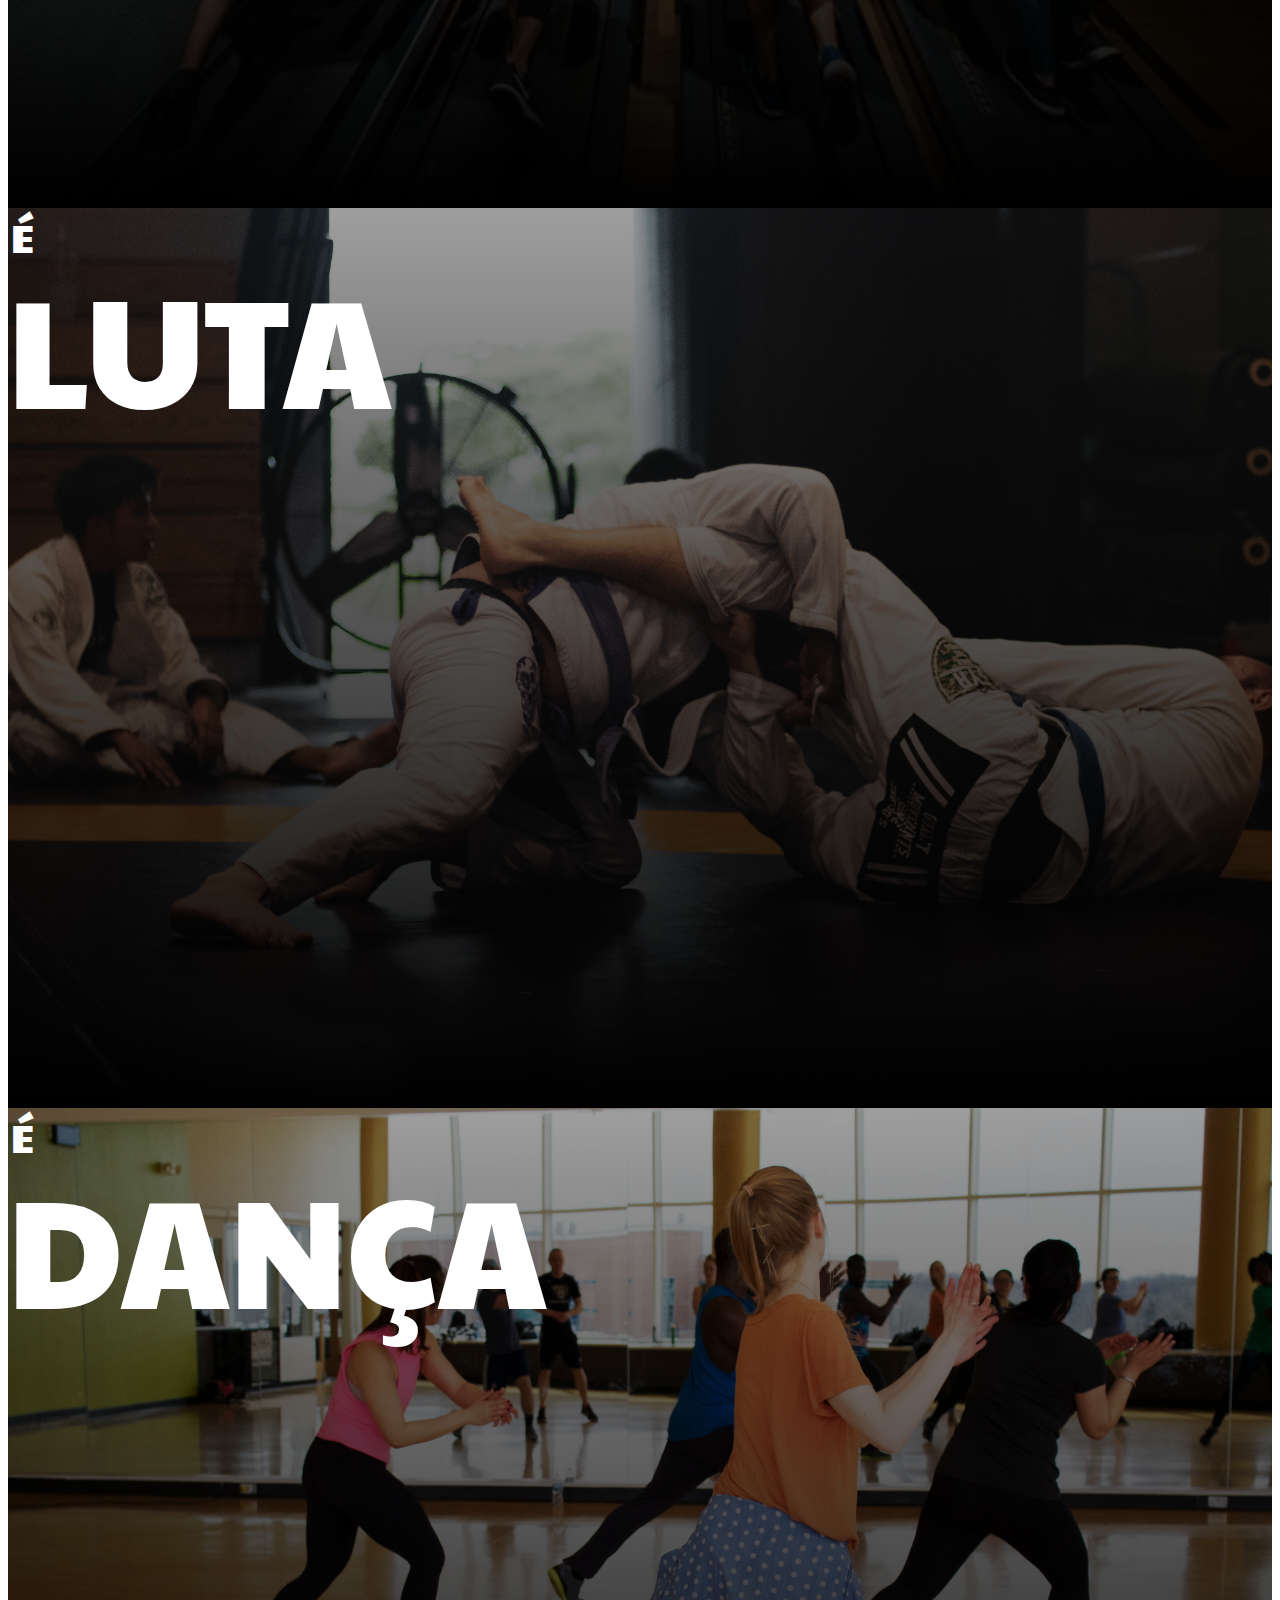
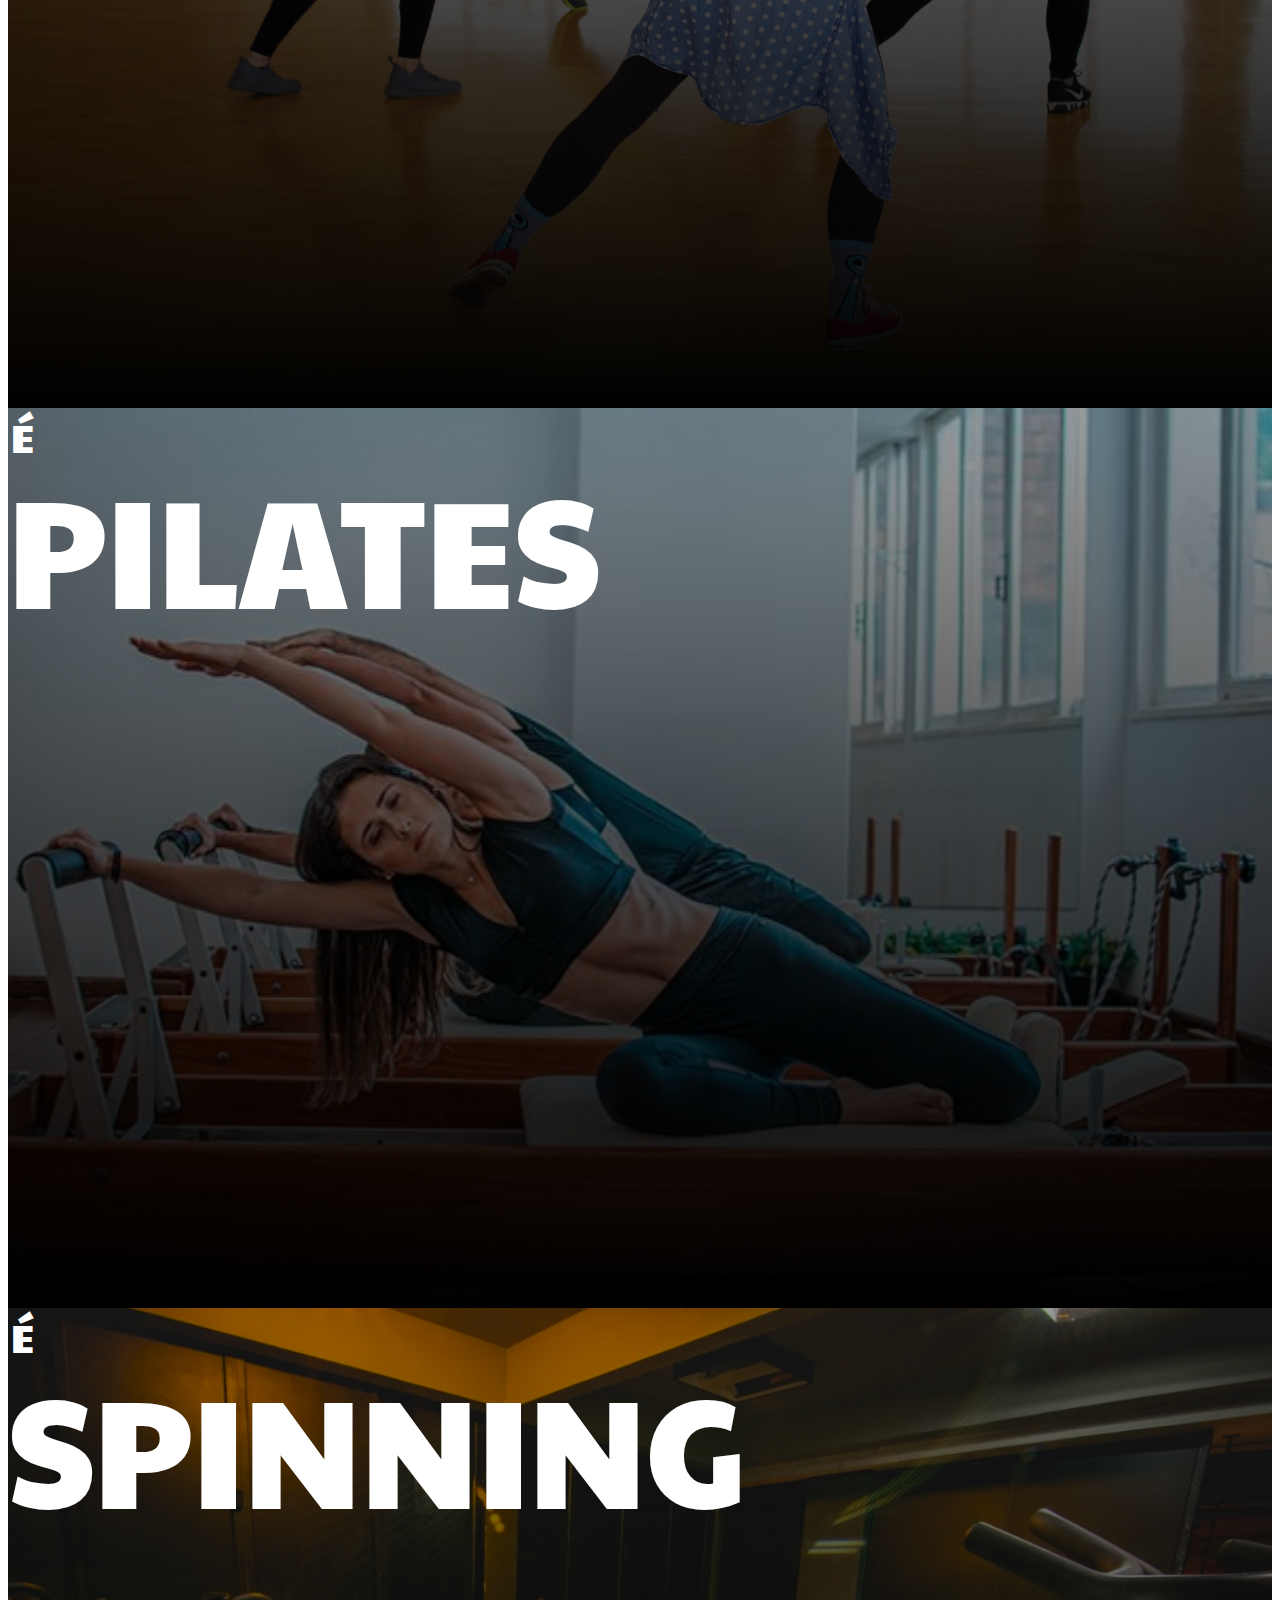
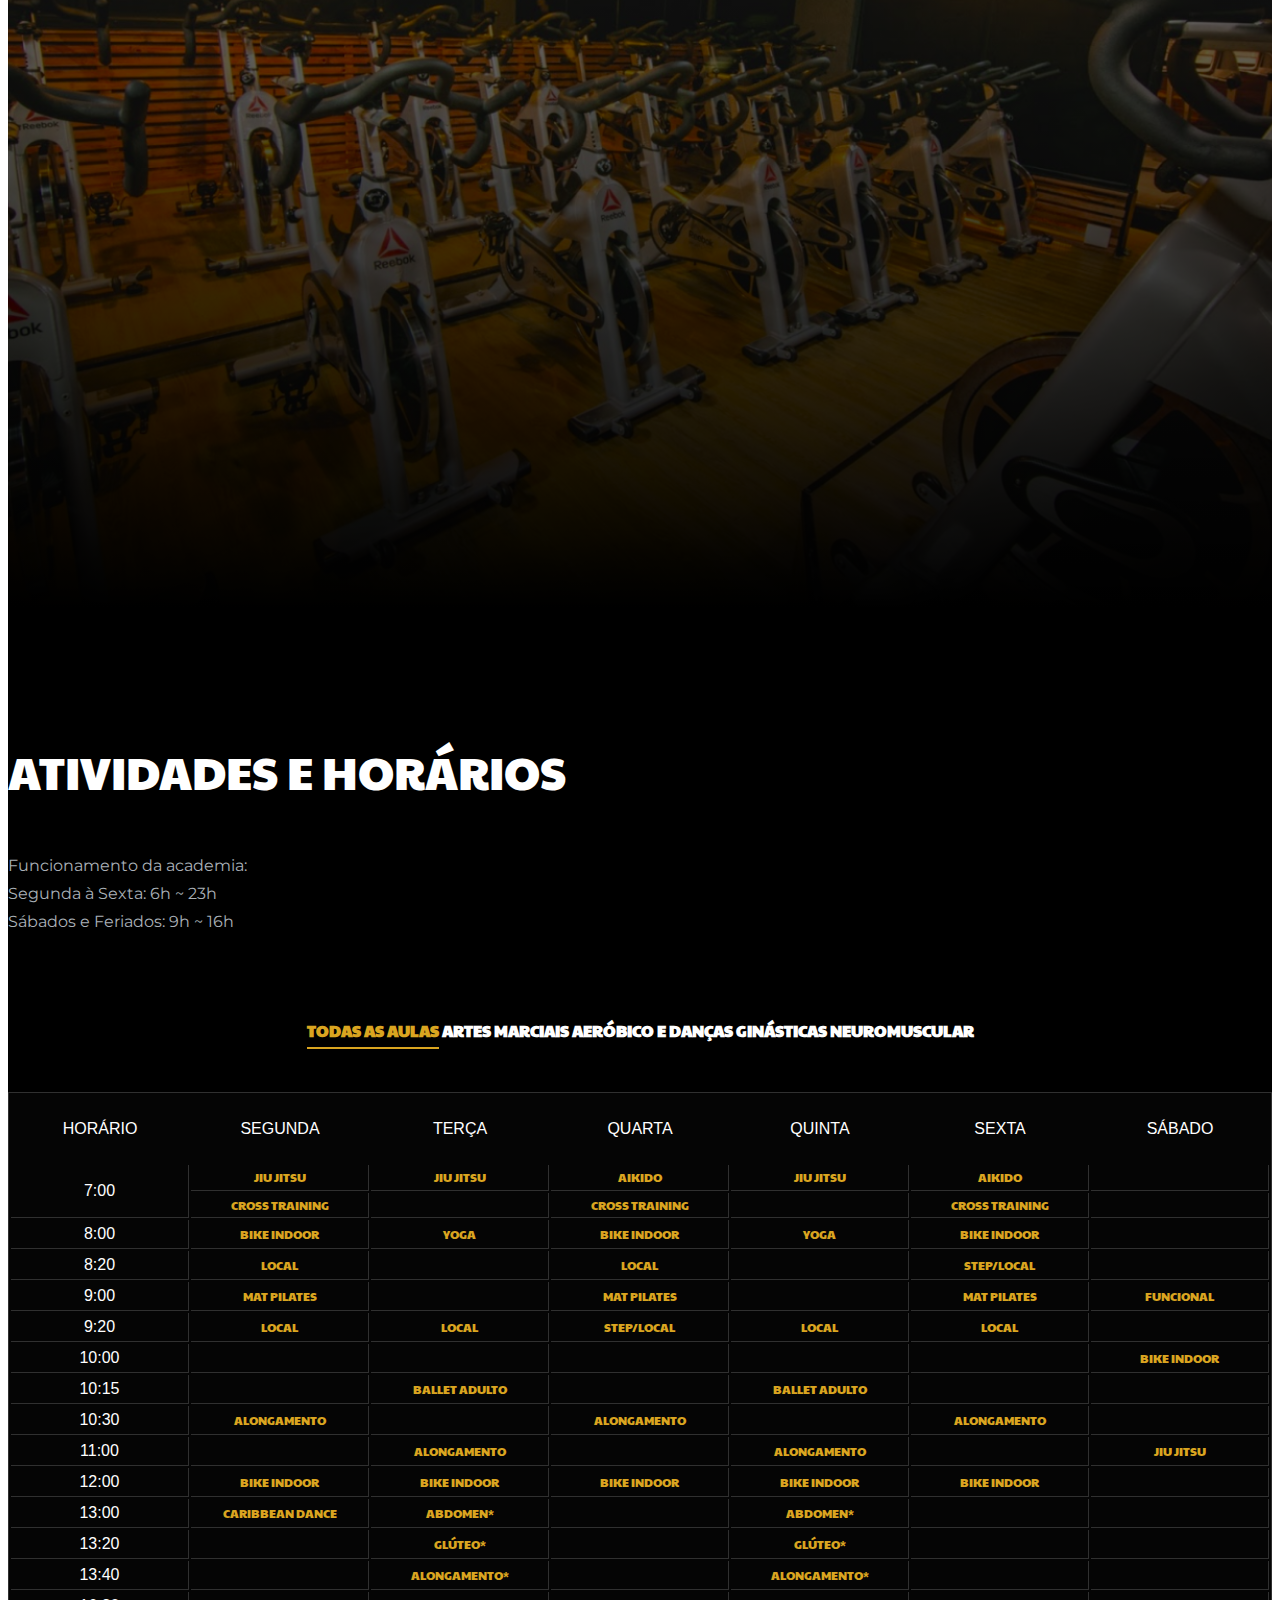
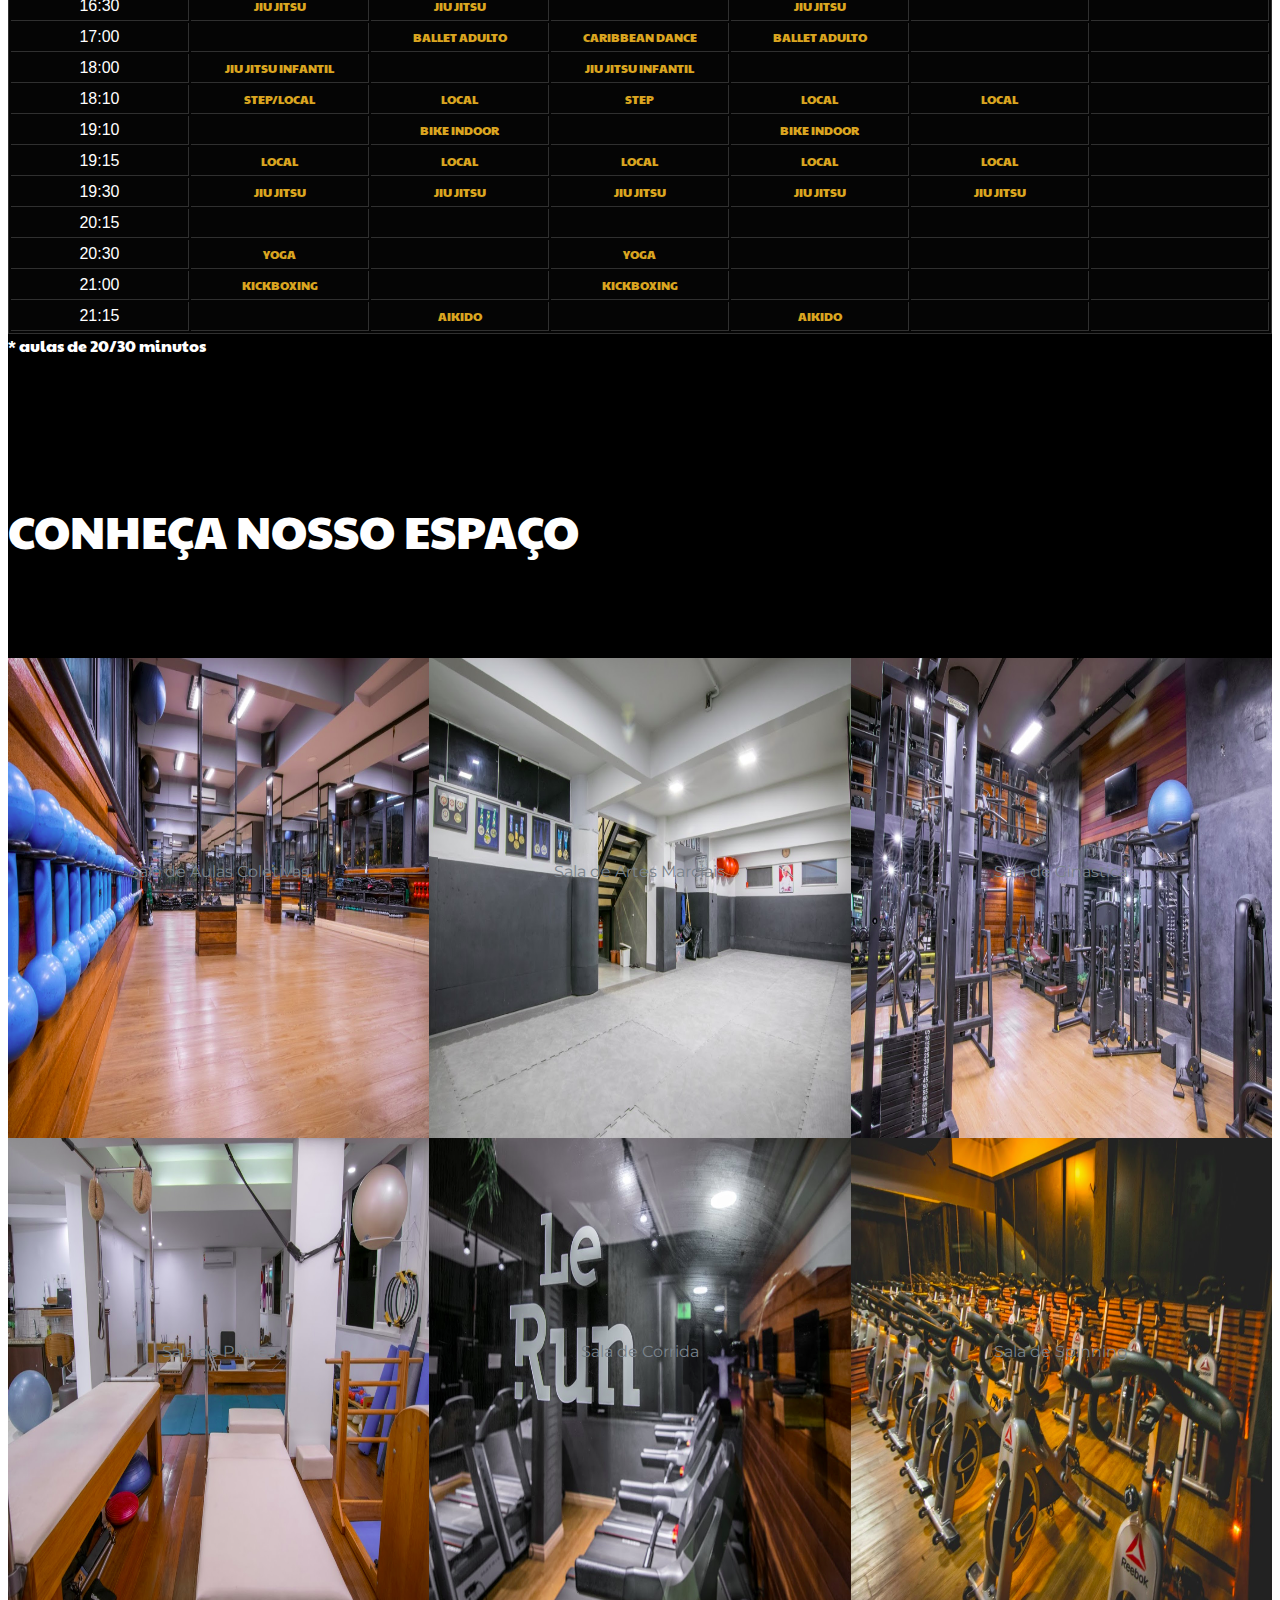
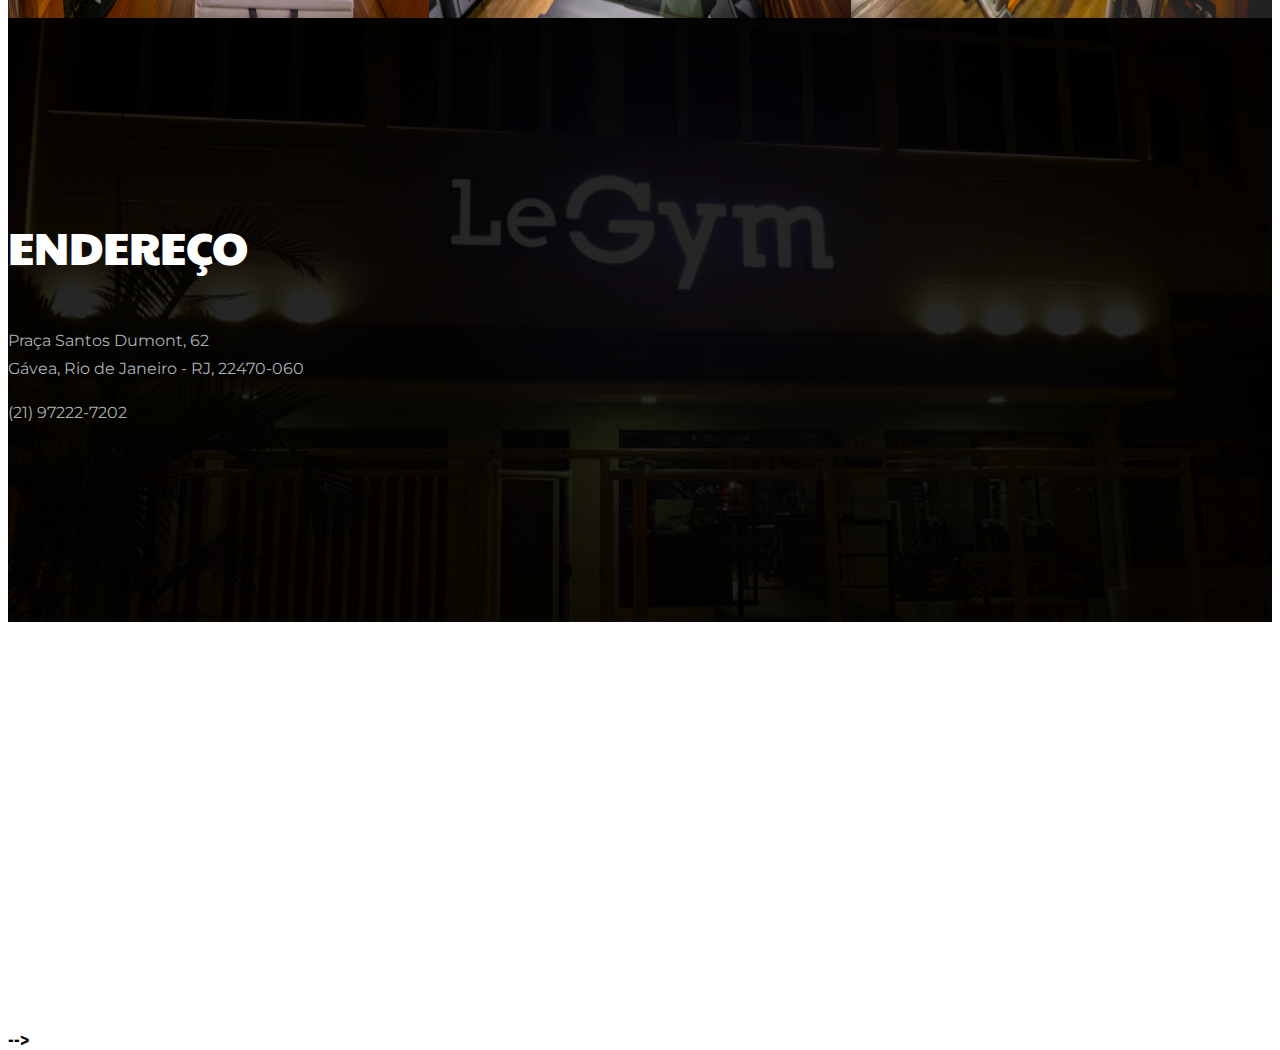
==== commit 061956e2: "ajustando seletores da tabela em colunas" ====
--- a/gym/index.html
+++ b/gym/index.html
@@ -148,12 +148,12 @@
             <div class="row">
                 <div class="col-lg-12">
                     <div class="timetable-controls">
-                        <ul>
-                            <li class="active" data-tsfilter="all">all class</li>
-                            <li data-tsfilter="lutas">Artes Marciais</li>
-                            <li data-tsfilter="dança">Aeróbico e Danças</li>
-                            <li data-tsfilter="ginasticas">Ginásticas</li>
-                            <li data-tsfilter="neuromuscular">neuromuscular</li>
+                        <ul class="row justify-content-center">
+                            <li class="active col-12 col-md-auto" style="margin: 10px 0" data-tsfilter="all">Todas as aulas</li>
+                            <li class="col-12 col-md-auto" style="margin: 10px 0" data-tsfilter="lutas">Artes Marciais</li>
+                            <li class="col-12 col-md-auto" style="margin: 10px 0" data-tsfilter="dança">Aeróbico e Danças</li>
+                            <li class="col-12 col-md-auto" style="margin: 10px 0" data-tsfilter="ginasticas">Ginásticas</li>
+                            <li class="col-12 col-md-auto" style="margin: 10px 0" data-tsfilter="neuromuscular">neuromuscular</li>
                         </ul>
                     </div>
                 </div>
@@ -652,7 +652,7 @@
     </div> -->
     <!-- features_area_end  -->
 
-    <div class="offer_area offer_bg">
+    <!-- <div class="offer_area offer_bg">
         <div class="container">
             <div class="row justify-content-end">
                 <div class="col-lg-6">
@@ -666,7 +666,7 @@
                 </div>
             </div>
         </div>
-    </div>
+    </div> -->
 
 
 
@@ -745,7 +745,7 @@
 
 
     <!-- gallery_start -->
-    <div class="team_area overlay2" style="background-color: black;">
+    <div class=" overlay2" style="padding: 80px 0 20px 0; background-color: black;">
       <div class="container">
         <div class="row">
           <div class="col-xl-12">
@@ -760,7 +760,7 @@
         <div class="single_gallery big_img ">
           <a style=""  class="popup-image" href="img/gallery/class-area2.png">
             <div class="hover_pop">
-                <!-- <i class="ti-plus"></i> -->
+                <p class="appear-on-hover gallery-title" style="text-align: center; margin-top: 200px">Sala de Aulas Coletivas</p>
             </div>
           </a>
             <img src="img/gallery/class-area2.png" alt="">
@@ -768,7 +768,7 @@
         <div class="single_gallery big_img">
           <a style=""  class="popup-image" href="img/gallery/fight-area1.png">
             <div class="hover_pop">
-                <!-- <i class="ti-plus"></i> -->
+                <p class="appear-on-hover gallery-title" style="text-align: center; margin-top: 200px">Sala de Artes Marciais</p>
             </div>
           </a>
             <img src="img/gallery/fight-area1.png" alt="">
@@ -776,7 +776,7 @@
         <div class="single_gallery big_img">
           <a style=""  class="popup-image" href="img/gallery/gym-area6.png">
             <div class="hover_pop">
-                <!-- <i class="ti-plus"></i> -->
+                <p class="appear-on-hover gallery-title" style="text-align: center; margin-top: 200px">Sala de Ginástica</p>
             </div>
           </a>
             <img src="img/gallery/gym-area6.png" alt="">
@@ -784,7 +784,7 @@
         <div class="single_gallery big_img">
           <a style=""  class="popup-image" href="img/gallery/pilates-area4.png">
             <div class="hover_pop">
-                <!-- <i class="ti-plus"></i> -->
+                <p class="appear-on-hover gallery-title" style="text-align: center; margin-top: 200px">Sala de Pilates</p>
             </div>
           </a>
             <img src="img/gallery/pilates-area4.png" alt="">
@@ -792,7 +792,7 @@
         <div class="single_gallery big_img">
           <a style=""  class="popup-image" href="img/gallery/running-area.png">
             <div class="hover_pop">
-                <!-- <i class="ti-plus"></i> -->
+                <p class="appear-on-hover gallery-title" style="text-align: center; margin-top: 200px">Sala de Corrida</p>
             </div>
           </a>
             <img src="img/gallery/running-area.png" alt="">
@@ -800,7 +800,7 @@
         <div class="single_gallery big_img">
           <a style=""  class="popup-image" href="img/gallery/spinning-area.png">
             <div class="hover_pop">
-                <!-- <i class="ti-plus"></i> -->
+                <p class="appear-on-hover gallery-title" style="text-align: center; margin-top: 200px">Sala de Spinning</p>
             </div>
           </a>
             <img src="img/gallery/spinning-area.png" alt="">
@@ -886,7 +886,7 @@
     <!-- team_area_end  -->
 
     <!-- big_offer_area start  -->
-    <div class="big_offer_area">
+    <!-- <div class="big_offer_area">
         <div class="container">
             <div class="row">
                 <div class="col-xl-12">
@@ -898,7 +898,7 @@
                 </div>
             </div>
         </div>
-    </div>
+    </div> -->
     <!-- big_offer_area end  -->
 
     <!-- adress start  -->
@@ -909,6 +909,7 @@
               <div class="section_title text-center mb-73">
                   <h3>Endereço</h3>
                   <p>Praça Santos Dumont, 62 <br> Gávea, Rio de Janeiro - RJ, 22470-060</p>
+                  <p><i class="fa fa-phone" ></i> <span> (21) 97222-7202 </span></p>
               </div>
           </div>
         </div>
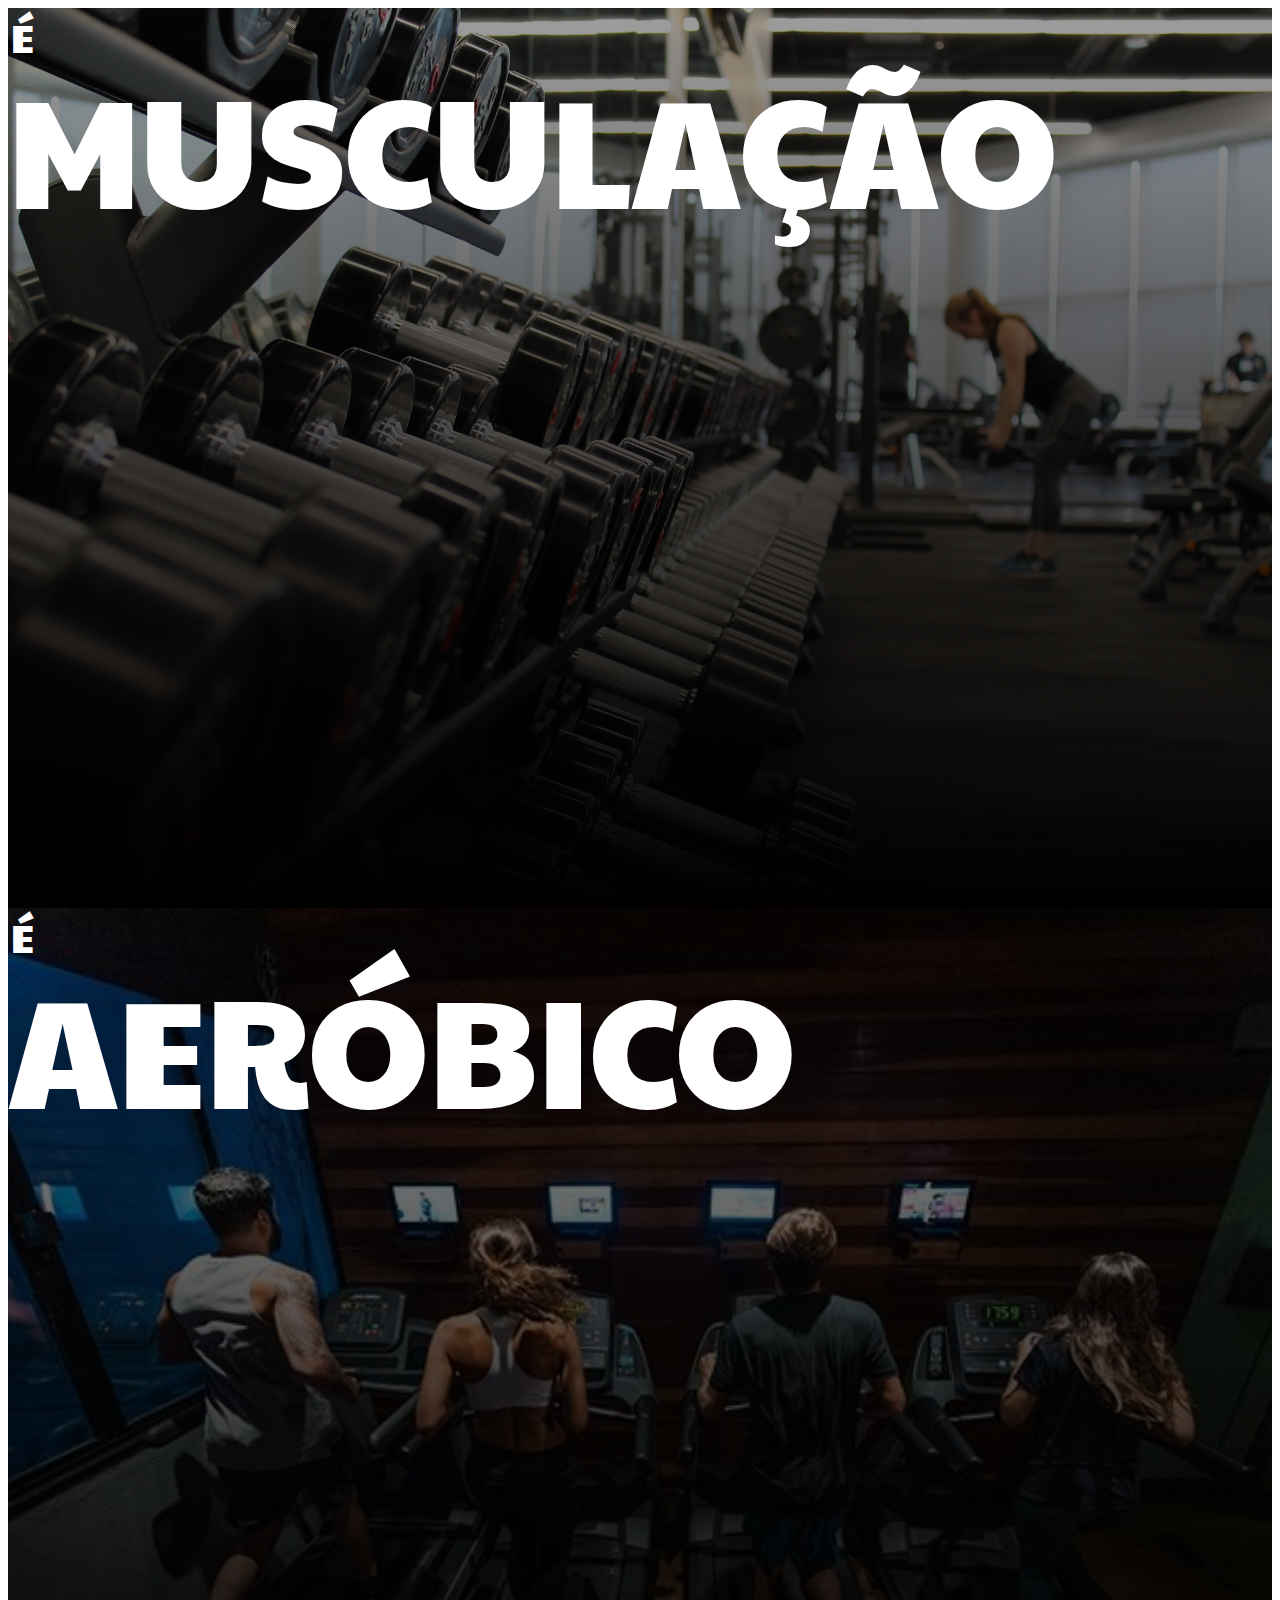
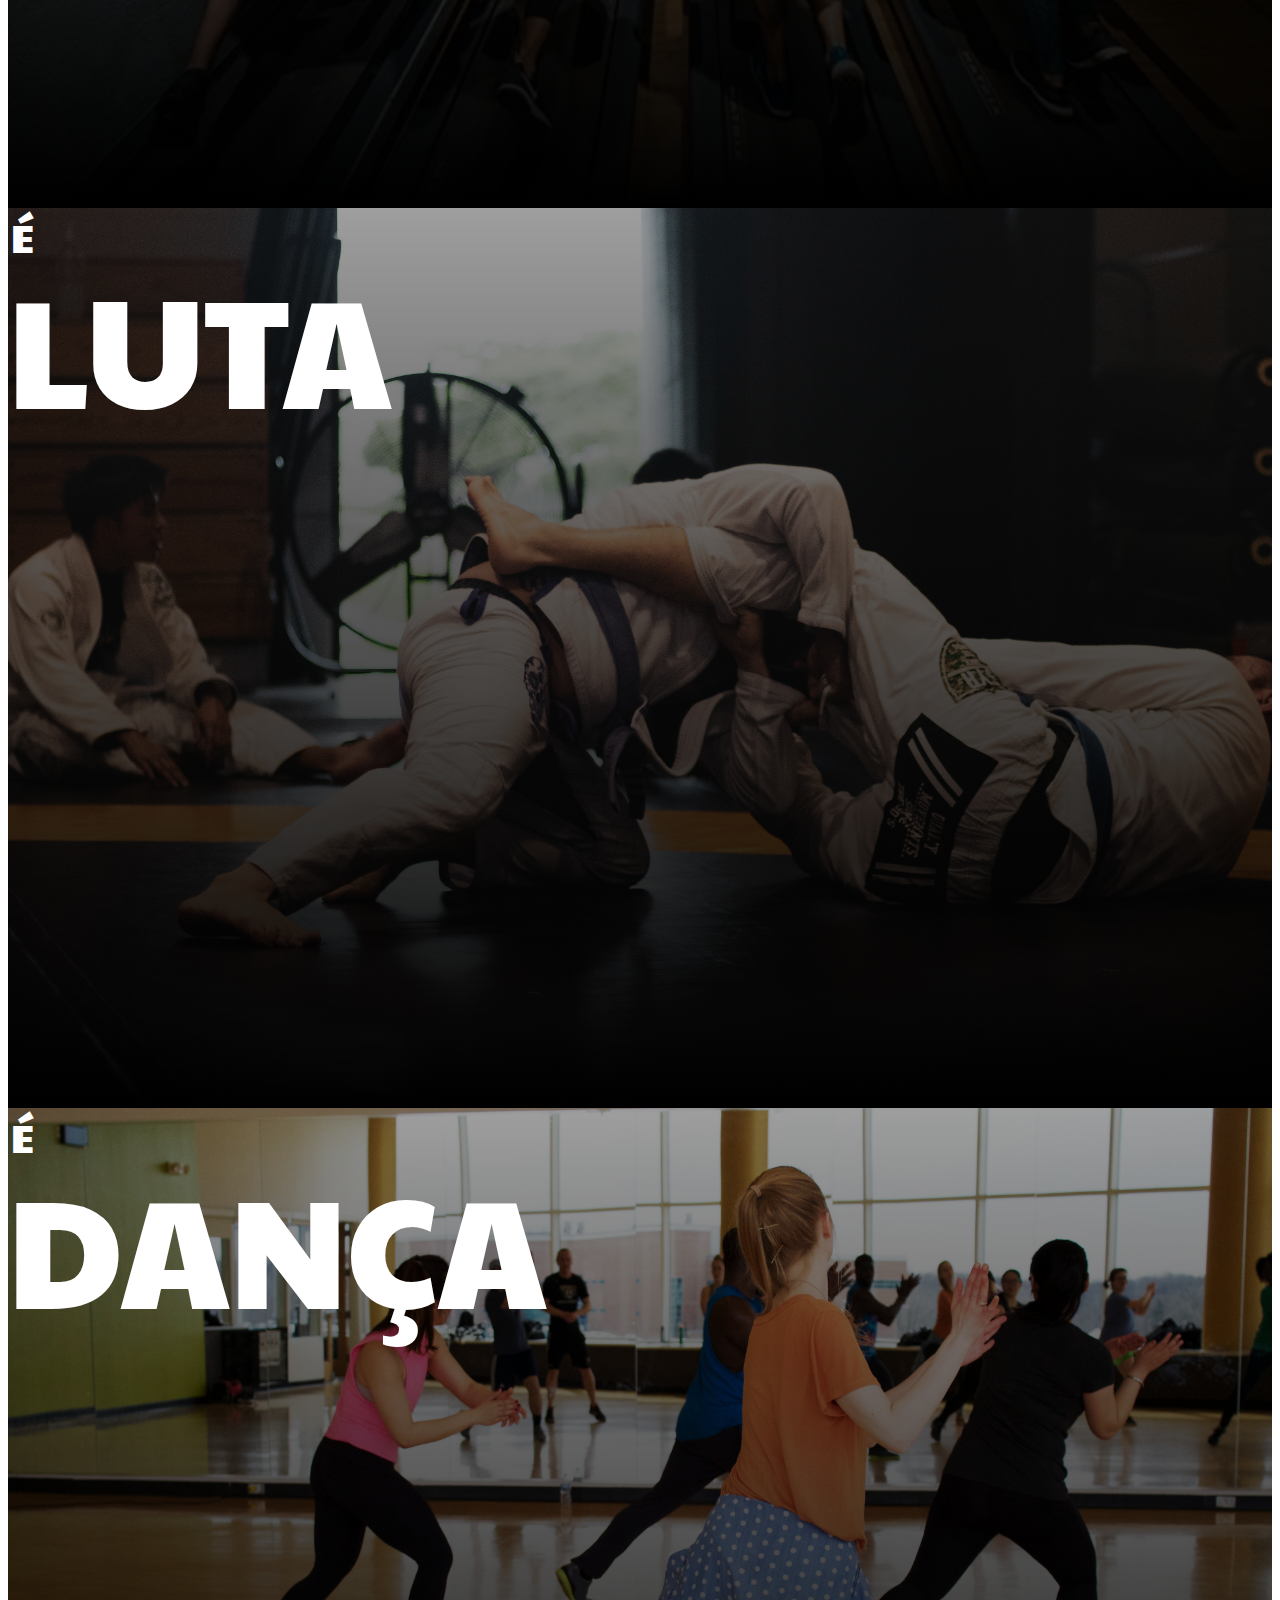
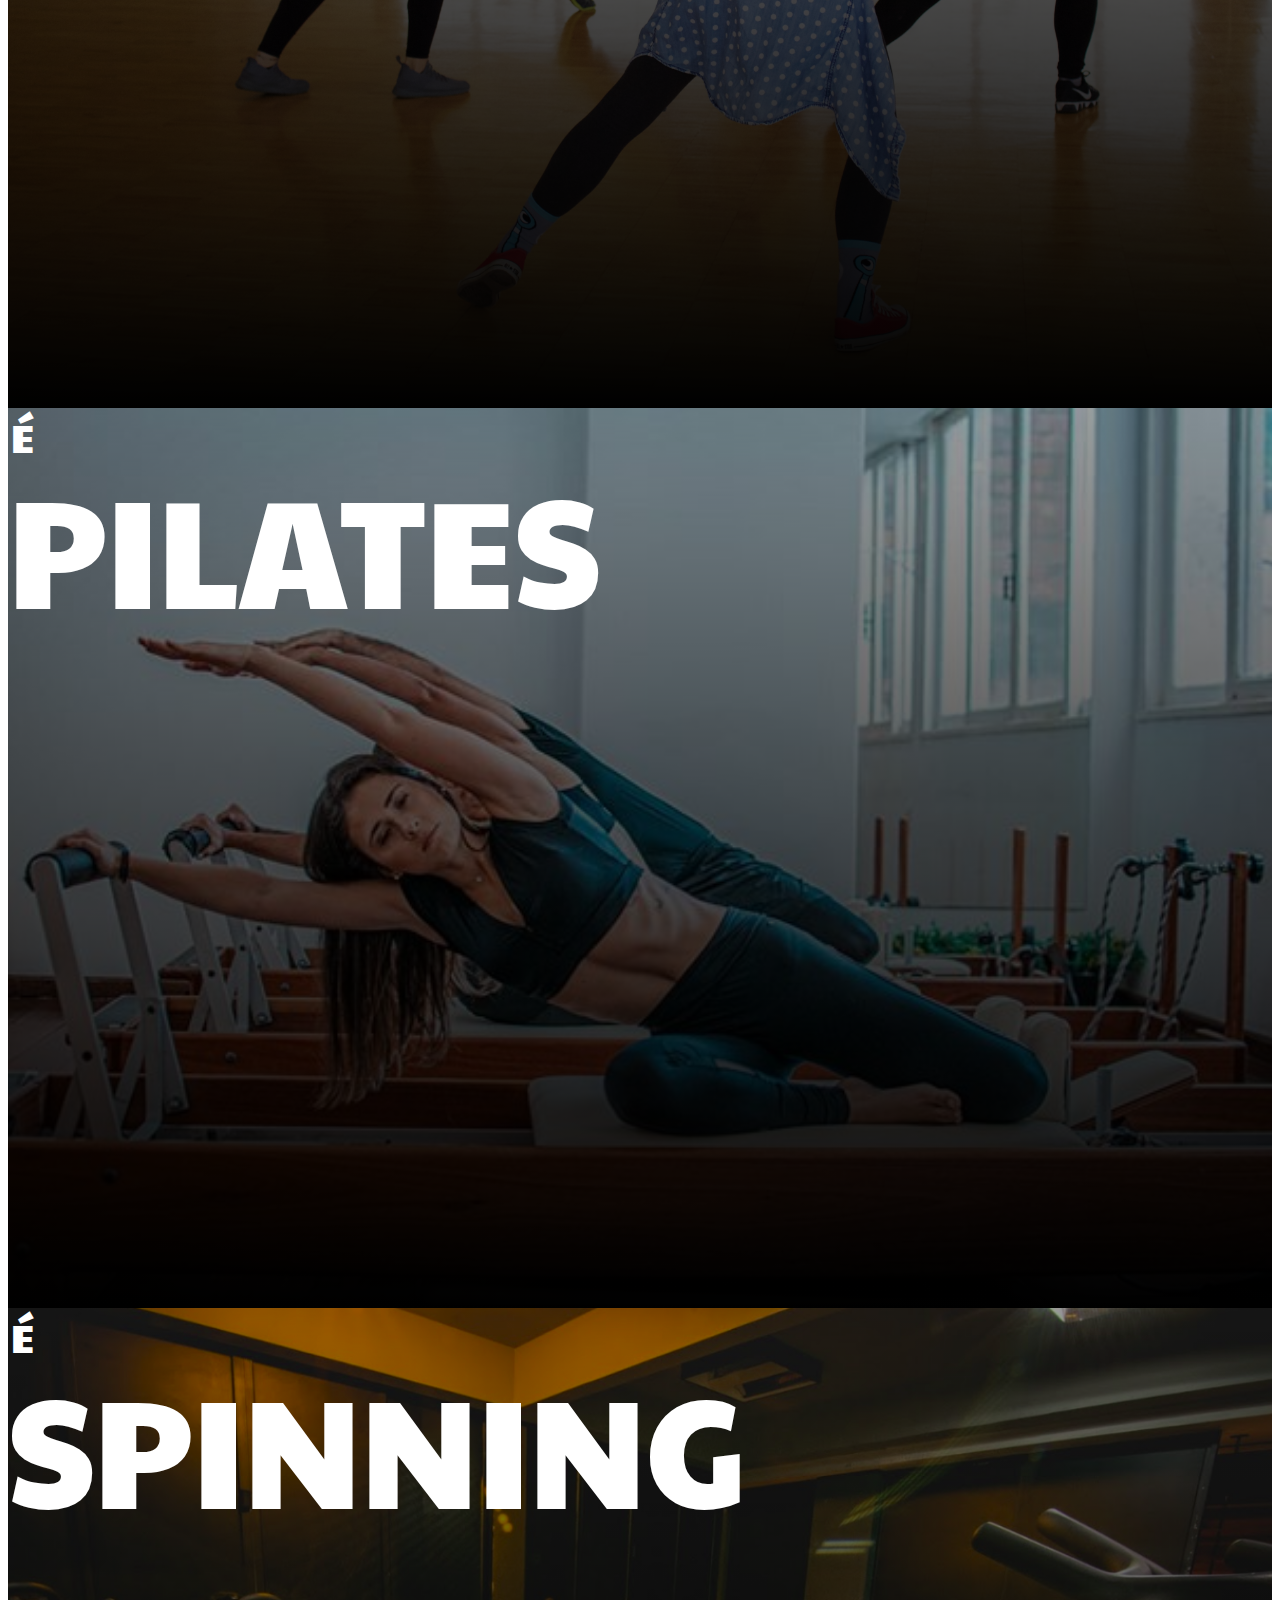
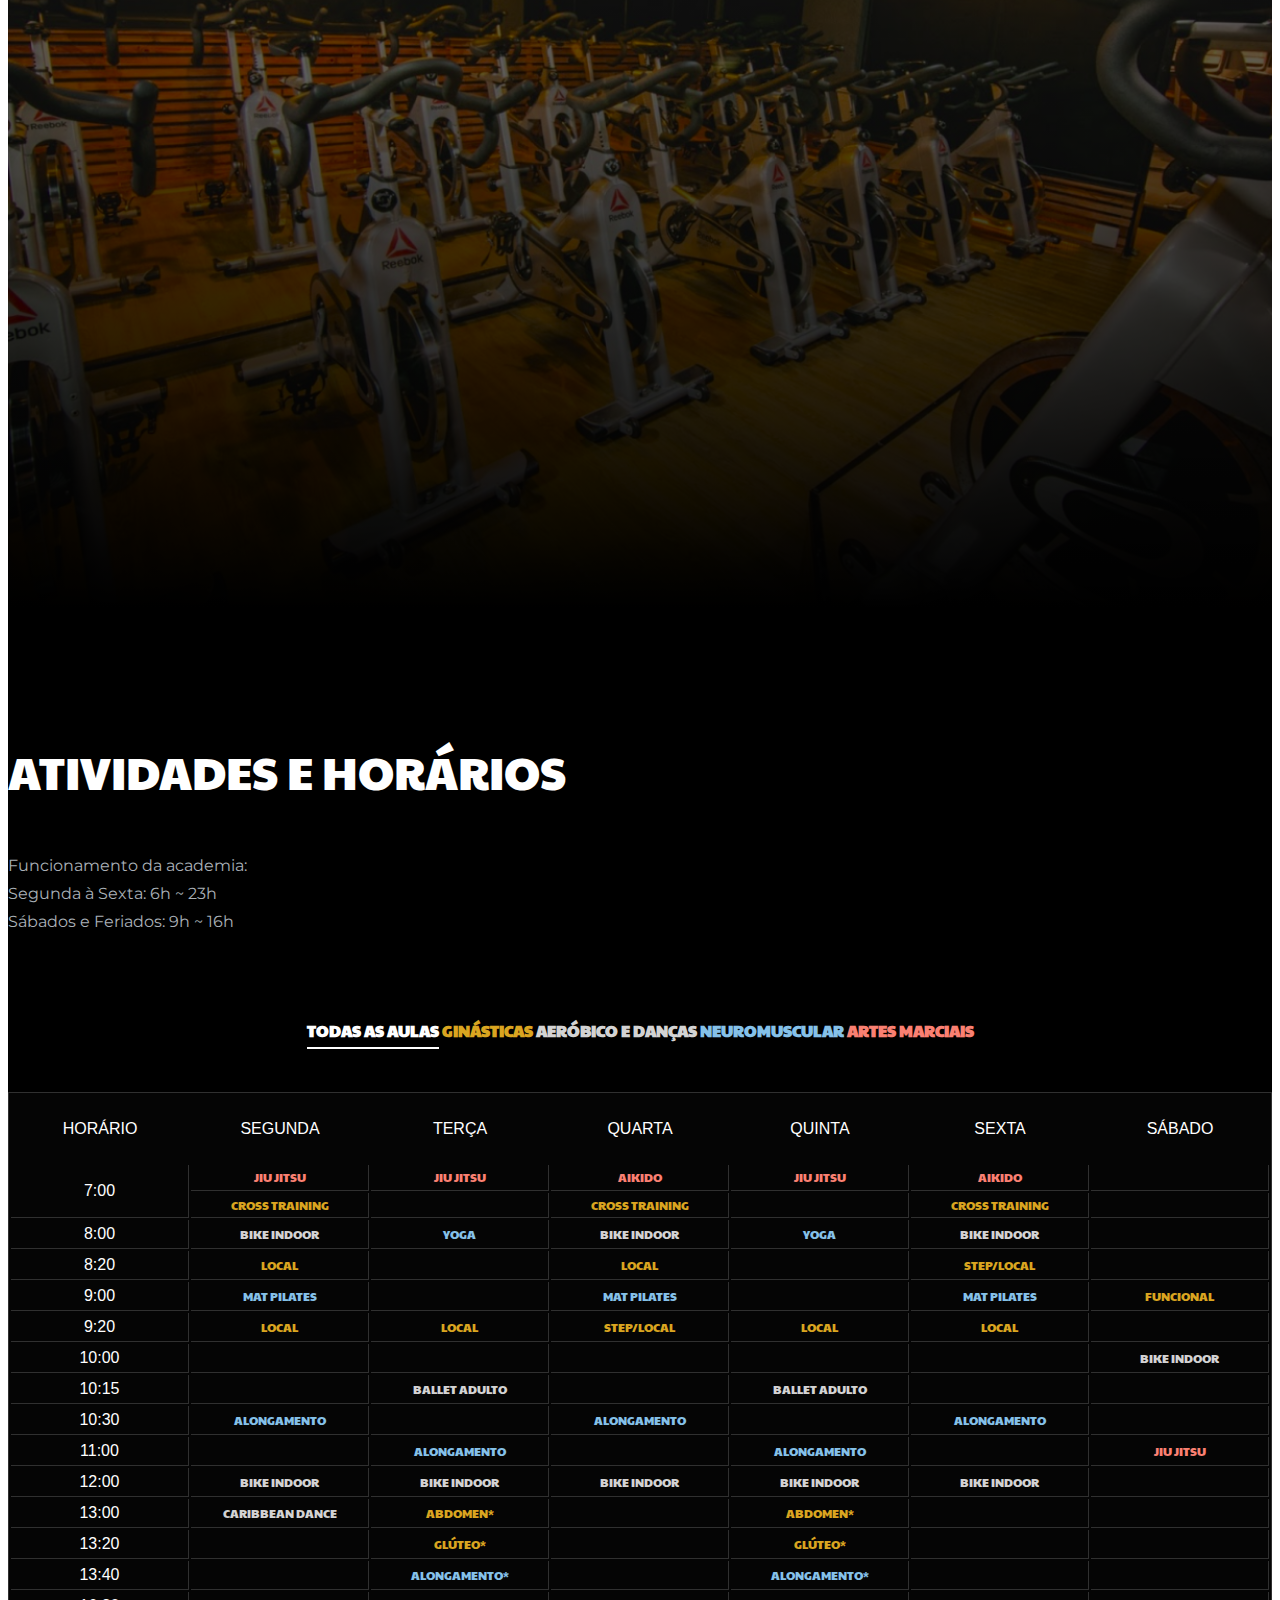
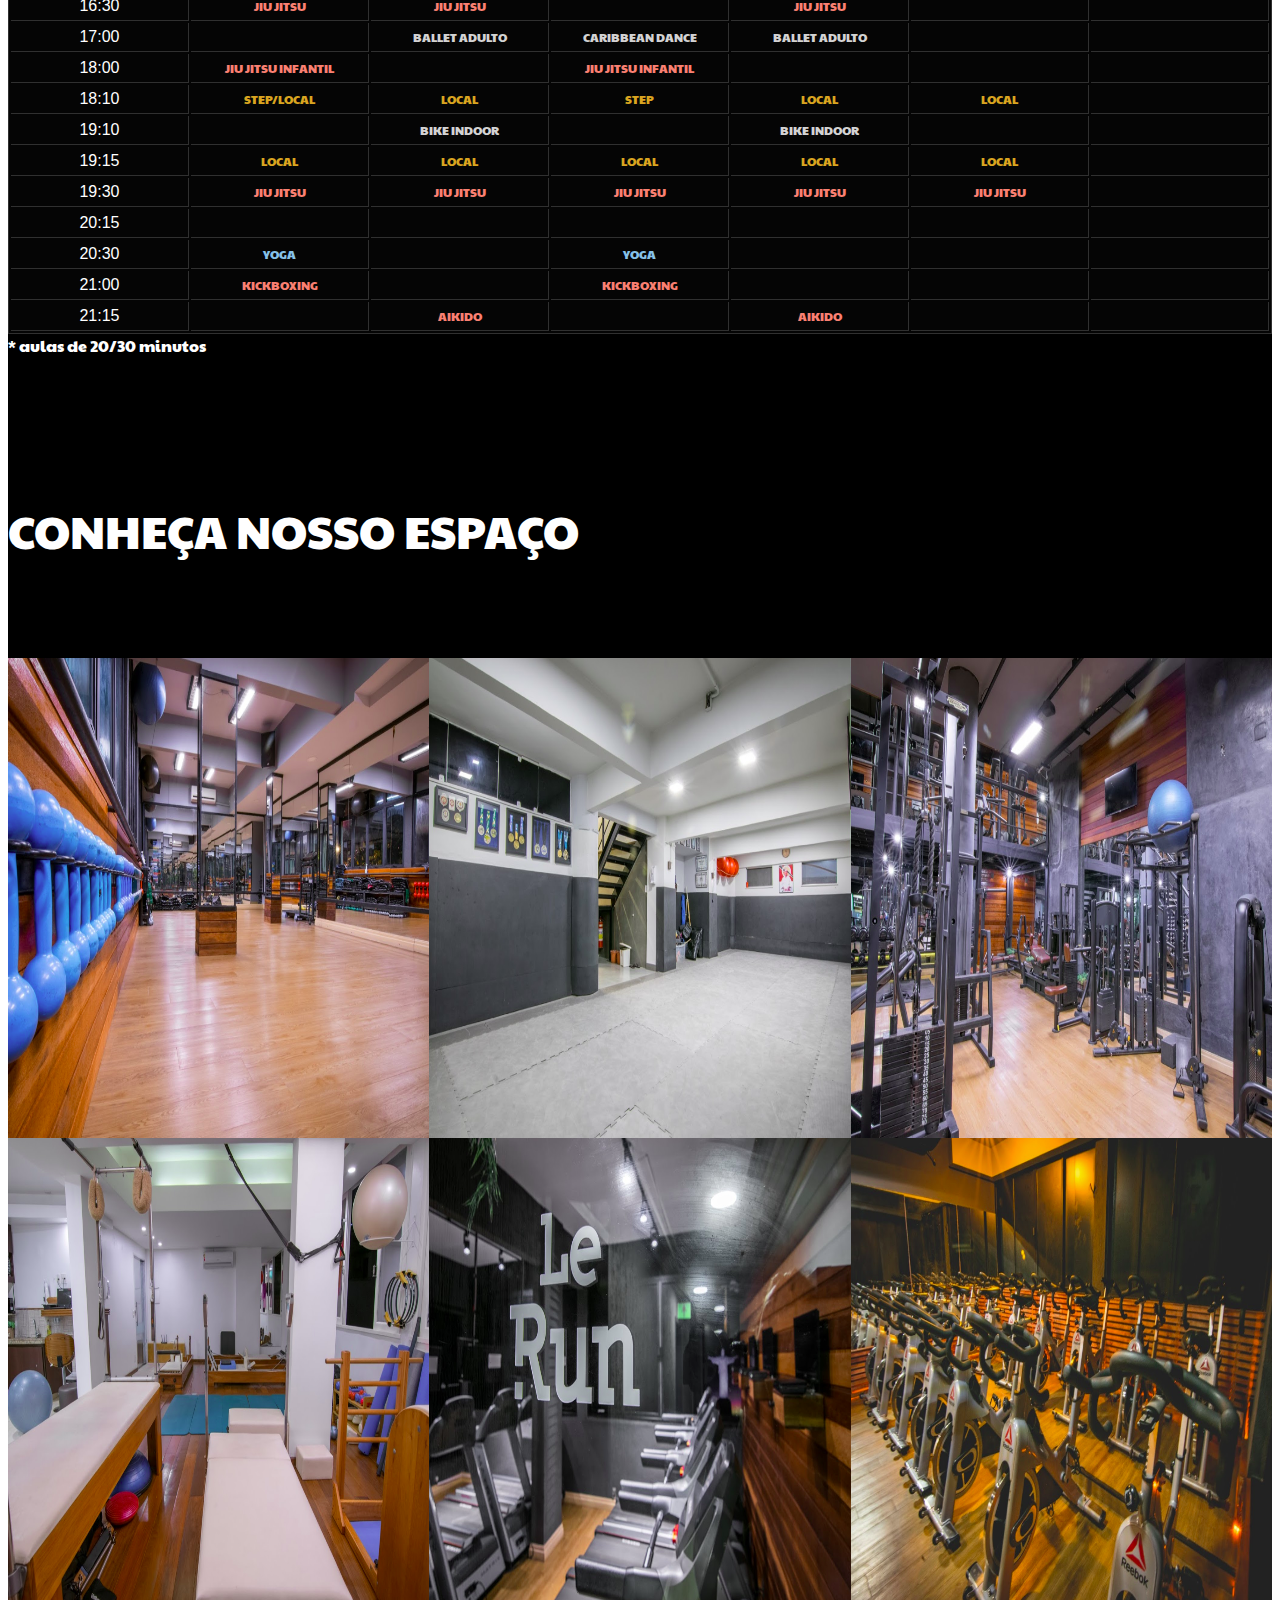
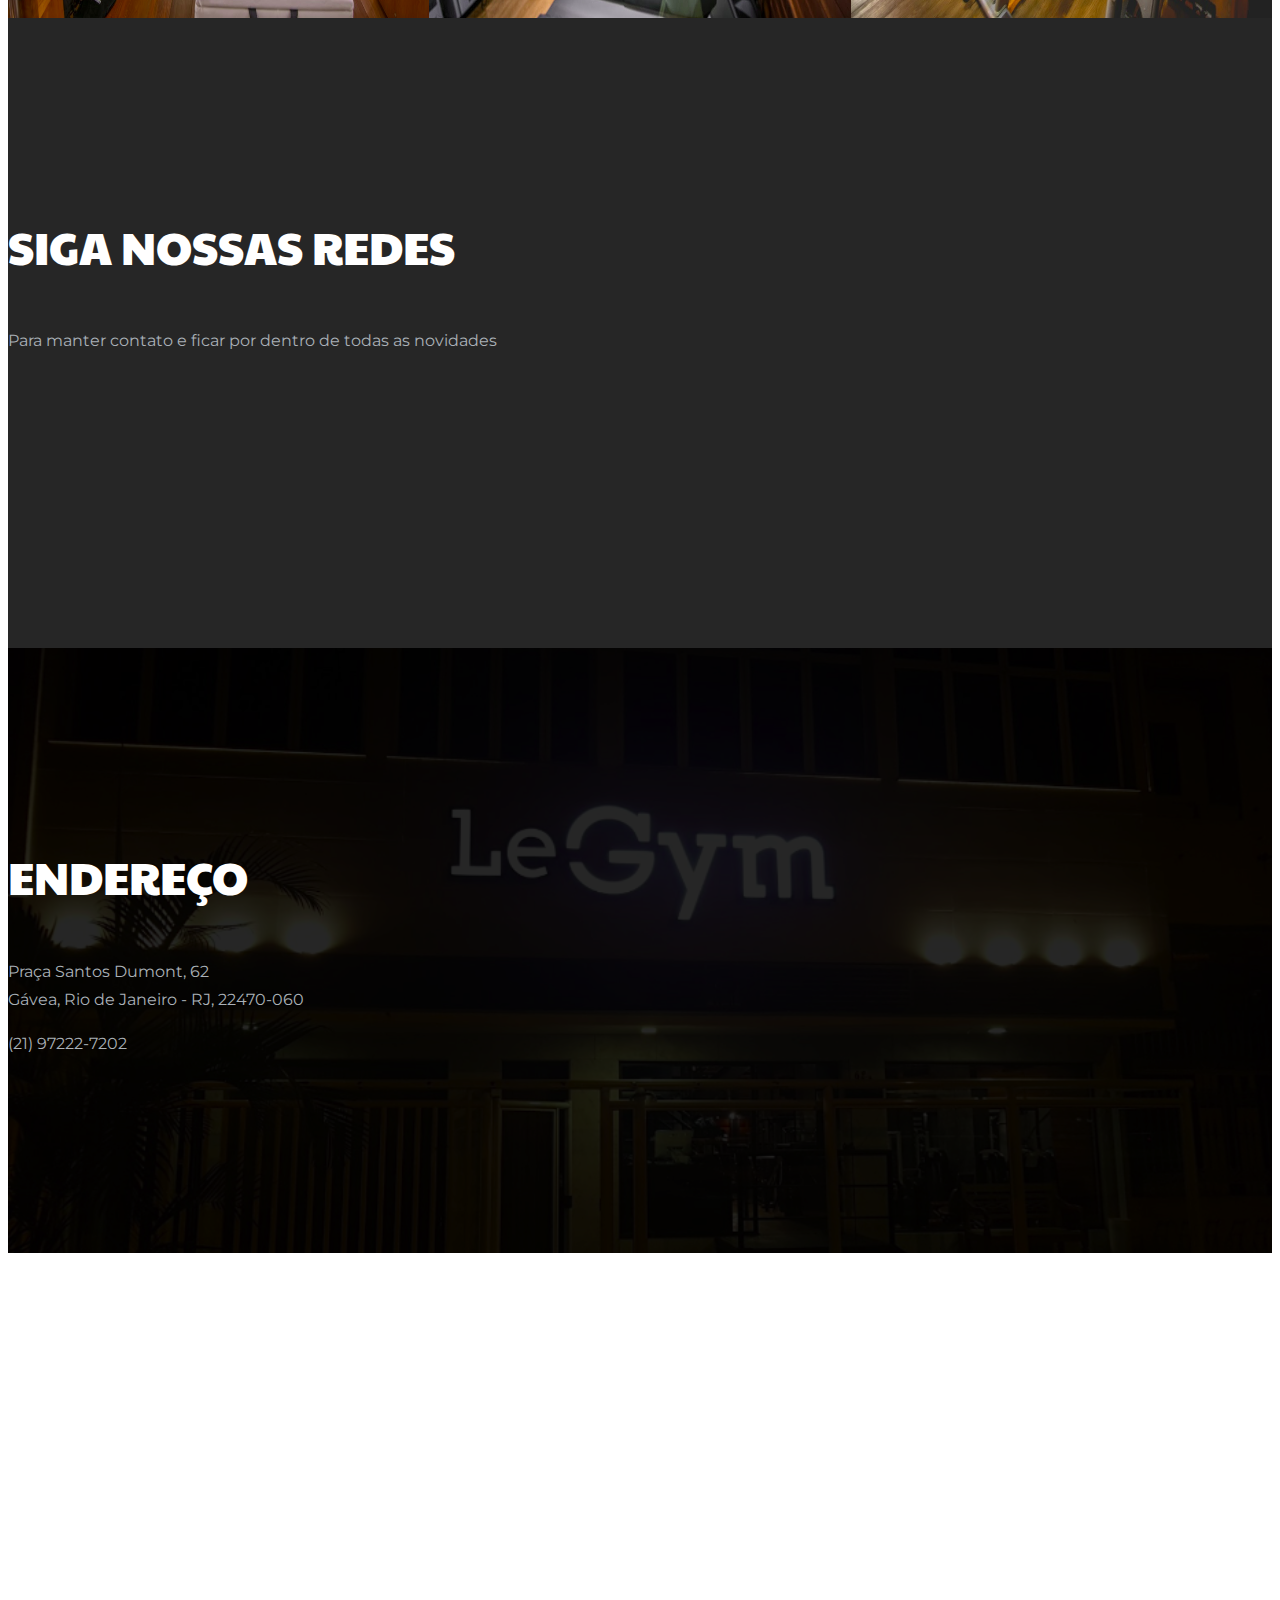
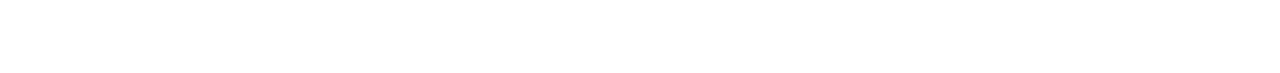
==== commit 543ea54e: "erro de digitação" ====
--- a/gym/index.html
+++ b/gym/index.html
@@ -39,7 +39,7 @@
     <!-- <link rel="stylesheet" href="css/responsive.css"> -->
 </head>
 
-<body>
+<body id="inicio">
     <!--[if lte IE 9]>
             <p class="browserupgrade">You are using an <strong>outdated</strong> browser. Please <a href="https://browsehappy.com/">upgrade your browser</a> to improve your experience and security.</p>
         <![endif]-->
@@ -51,7 +51,7 @@
     <!-- header-end -->
 
     <!-- slider_area_start -->
-    <div class="slider_area">
+    <div class="slider_area" style="width: 100vw">
         <div class="slider_active owl-carousel">
             <div class="single_slider d-flex align-items-center overlay" style="background-image: url(img/banner/lifting.jpg)">
                 <div class="container">
@@ -132,7 +132,7 @@
     <!-- slider_area_end -->
 
     <!-- Class Time Section Begin -->
-    <section class="classtime-section class-time-table spad">
+    <section id="atividades" class="classtime-section class-time-table spad">
         <div class="container">
             <div class="row">
                 <div class="col-lg-12 text-center">
@@ -149,11 +149,11 @@
                 <div class="col-lg-12">
                     <div class="timetable-controls">
                         <ul class="row justify-content-center">
-                            <li class="active col-12 col-md-auto" style="margin: 10px 0" data-tsfilter="all">Todas as aulas</li>
-                            <li class="col-12 col-md-auto" style="margin: 10px 0" data-tsfilter="lutas">Artes Marciais</li>
-                            <li class="col-12 col-md-auto" style="margin: 10px 0" data-tsfilter="dança">Aeróbico e Danças</li>
-                            <li class="col-12 col-md-auto" style="margin: 10px 0" data-tsfilter="ginasticas">Ginásticas</li>
-                            <li class="col-12 col-md-auto" style="margin: 10px 0" data-tsfilter="neuromuscular">neuromuscular</li>
+                            <li class="active col-12 col-md-auto" style="margin: 10px 0;color: white" data-tsfilter="all">Todas as aulas</li>
+                            <li class="col-12 col-md-auto" style="margin: 10px 0; color: #DAA520" data-tsfilter="ginasticas">Ginásticas</li>
+                            <li class="col-12 col-md-auto" style="margin: 10px 0; color: #D3D3D3" data-tsfilter="dança">Aeróbico e Danças</li>
+                            <li class="col-12 col-md-auto" style="margin: 10px 0; color: #85C1E9" data-tsfilter="neuromuscular">neuromuscular</li>
+                            <li class="col-12 col-md-auto" style="margin: 10px 0; color: #FA8072" data-tsfilter="lutas">Artes Marciais</li>
                         </ul>
                     </div>
                 </div>
@@ -174,15 +174,15 @@
                     <tbody>
                       <tr>
                           <td rowspan="2" class="workout-time">7:00</td>
-                          <td class="hover-bg ts-item" data-tsmeta="jiujitsu">
+                          <td class="hover-bg ts-item" data-tsmeta="lutas">
                               <h6>Jiu Jitsu</h6> </td>
-                          <td class="hover-bg ts-item" data-tsmeta="jiujitsu">
+                          <td class="hover-bg ts-item" data-tsmeta="lutas">
                               <h6>Jiu Jitsu</h6> </td>
-                          <td class="hover-bg ts-item" data-tsmeta="aikido">
+                          <td class="hover-bg ts-item" data-tsmeta="lutas">
                               <h6>aikido</h6> </td>
-                          <td class="hover-bg ts-item" data-tsmeta="jiujitsu">
+                          <td class="hover-bg ts-item" data-tsmeta="lutas">
                               <h6>Jiu Jitsu</h6>
-                          <td class="hover-bg ts-item" data-tsmeta="aikido">
+                          <td class="hover-bg ts-item" data-tsmeta="lutas">
                               <h6>aikido</h6> </td>
                           <td></td>
                       </tr>
@@ -745,7 +745,7 @@
 
 
     <!-- gallery_start -->
-    <div class=" overlay2" style="padding: 80px 0 20px 0; background-color: black;">
+    <div id="espaço" class="overlay2" style="padding: 80px 0 20px 0; background-color: black;">
       <div class="container">
         <div class="row">
           <div class="col-xl-12">
@@ -809,58 +809,36 @@
     <!-- gallery_area_end  -->
 
     <!-- team_area_start  -->
-    <!-- <div class="team_area team_bg_1 overlay2">
+    <div id="contato" class="team_area overlay2" style="background-image: url(img//banner/bradcam_1.png); background-repeat: no-repeat; background-size: cover; background-position: top;">
             <div class="container">
-                    <div class="row">
+                    <div class="row justify-content-center">
                             <div class="col-xl-12">
                                 <div class="section_title text-center mb-73">
-                                    <h3>Our Trainers</h3>
-                                    <p>There are many variations of passages of lorem Ipsum available, but the majority <br> have suffered alteration.</p>
+                                    <h3>Siga nossas redes</h3>
+                                    <p>Para manter contato e ficar por dentro de todas as novidades</p>
                                 </div>
                             </div>
                         </div>
-                <div class="row">
+                <div class="row justify-content-center">
                     <div class="col-lg-4 col-md-6">
                         <div class="single_team">
+                          <a href="https://facebook.com/pages/category/Sports/Academia-Le-Gym-2271227533096227" target="_blank">
                             <div class="team_thumb">
-                                <img src="img/team/1.png" alt="">
-                                <div class="team_hover">
-                                    <div class="hover_inner text-center">
-                                        <ul>
-                                            <li><a href="#"> <i class="fa fa-facebook"></i> </a></li>
-                                            <li><a href="#"> <i class="fa fa-twitter"></i> </a></li>
-                                            <li><a href="#"> <i class="fa fa-instagram"></i> </a></li>
-                                        </ul>
-                                    </div>
-                                </div>
-                            </div>
-                            <div class="team_title text-center">
-                                <h3>Jessica Mino</h3>
-                                <p>Woman Trainer</p>
-                            </div>
+                                <img class="grow" src="img/social-cards/facebook.jpg" alt="">
+                            </div>
+                          </a>
                         </div>
                     </div>
                     <div class="col-lg-4 col-md-6">
                         <div class="single_team">
+                          <a href="https://www.instagram.com/legymbr/" target="_blank">
                             <div class="team_thumb">
-                                <img src="img/team/2.png" alt="">
-                                <div class="team_hover">
-                                    <div class="hover_inner text-center">
-                                        <ul>
-                                            <li><a href="#"> <i class="fa fa-facebook"></i> </a></li>
-                                            <li><a href="#"> <i class="fa fa-twitter"></i> </a></li>
-                                            <li><a href="#"> <i class="fa fa-instagram"></i> </a></li>
-                                        </ul>
-                                    </div>
-                                </div>
-                            </div>
-                            <div class="team_title text-center">
-                                <h3>Amit Khan</h3>
-                                <p>Men Trainer</p>
-                            </div>
-                        </div>
-                    </div>
-                    <div class="col-lg-4 col-md-6">
+                                <img class="grow" src="img/social-cards/instagram.jpg" alt="">
+                            </div>
+                          </a>
+                        </div>
+                    </div>
+                    <!-- <div class="col-lg-4 col-md-6">
                         <div class="single_team">
                             <div class="team_thumb">
                                 <img src="img/team/3.png" alt="">
@@ -879,10 +857,10 @@
                                 <p>Men Trainer</p>
                             </div>
                         </div>
-                    </div>
-                </div>
-            </div>
-        </div> -->
+                    </div> -->
+                </div>
+            </div>
+        </div>
     <!-- team_area_end  -->
 
     <!-- big_offer_area start  -->
@@ -902,7 +880,7 @@
     <!-- big_offer_area end  -->
 
     <!-- adress start  -->
-    <div class="team_area overlay2" style="background-image: url(img/front1.png); background-repeat: no-repeat; background-size: cover; background-position: center;">
+    <div id="endereço" class="team_area overlay2" style="background-image: url(img/front1.png); background-repeat: no-repeat; background-size: cover; background-position: center;">
       <div class="container">
         <div class="row">
           <div class="col-xl-12">
--- a/gym/css/style.css
+++ b/gym/css/style.css
@@ -2167,7 +2167,7 @@
   -moz-transition: 0.3s;
   -o-transition: 0.3s;
   transition: 0.3s;
-  z-index: 8;
+  z-index: -1;
   opacity: 0;
 }
 
@@ -3232,7 +3232,7 @@
 
 /* line 173, ../../Arafath/CL/Cl November/227. Health _ Fitness/HTML/scss/_footer.scss */
 .footer .copy-right_text .copy_right a {
-  color: #FF1414;
+  color: var(--gold-color1);
 }
 
 /* line 178, ../../Arafath/CL/Cl November/227. Health _ Fitness/HTML/scss/_footer.scss */
@@ -6475,9 +6475,24 @@
 	bottom: -7px;
 	width: 100%;
 	height: 2px;
-	background: var(--gold-color1);
 	content: "";
 	opacity: 0;
+}
+
+.timetable-controls ul li[data-tsfilter="lutas"]:after {
+	background: #FA8072;
+}
+.timetable-controls ul li[data-tsfilter="neuromuscular"]:after {
+	background: #85C1E9;
+}
+.timetable-controls ul li[data-tsfilter="all"]:after {
+	background: white;
+}
+.timetable-controls ul li[data-tsfilter="ginasticas"]:after {
+	background: var(--gold-color1);
+}
+.timetable-controls ul li[data-tsfilter="dança"]:after {
+	background: #D3D3D3;
 }
 
 .timetable-controls ul li:last-child {
@@ -6607,4 +6622,38 @@
 
 .classtime-table {
   overflow-x: scroll; //horizontal
-}
+  -ms-overflow-style: none;
+}
+
+.classtime-table::-webkit-scrollbar {
+  display: none;
+}
+
+ body, html {
+   /* width: 100%; */
+  overflow-x: hidden !important;
+}
+
+.appear-on-hover {
+  opacity: 0;
+}
+
+.single_gallery:hover .appear-on-hover {
+  opacity: 1;
+  z-index: 9;
+}
+
+.gallery-title {
+  color: white;
+  font-size: 32px;
+}
+
+td.hover-bg:not(:hover)[data-tsmeta="lutas"] > h6 {
+  color: #FA8072 !important;
+}
+td.hover-bg:not(:hover)[data-tsmeta="neuromuscular"] > h6 {
+  color: #85C1E9 !important;
+}
+td.hover-bg:not(:hover)[data-tsmeta="dança"] > h6 {
+  color: 	#D3D3D3 !important;
+}
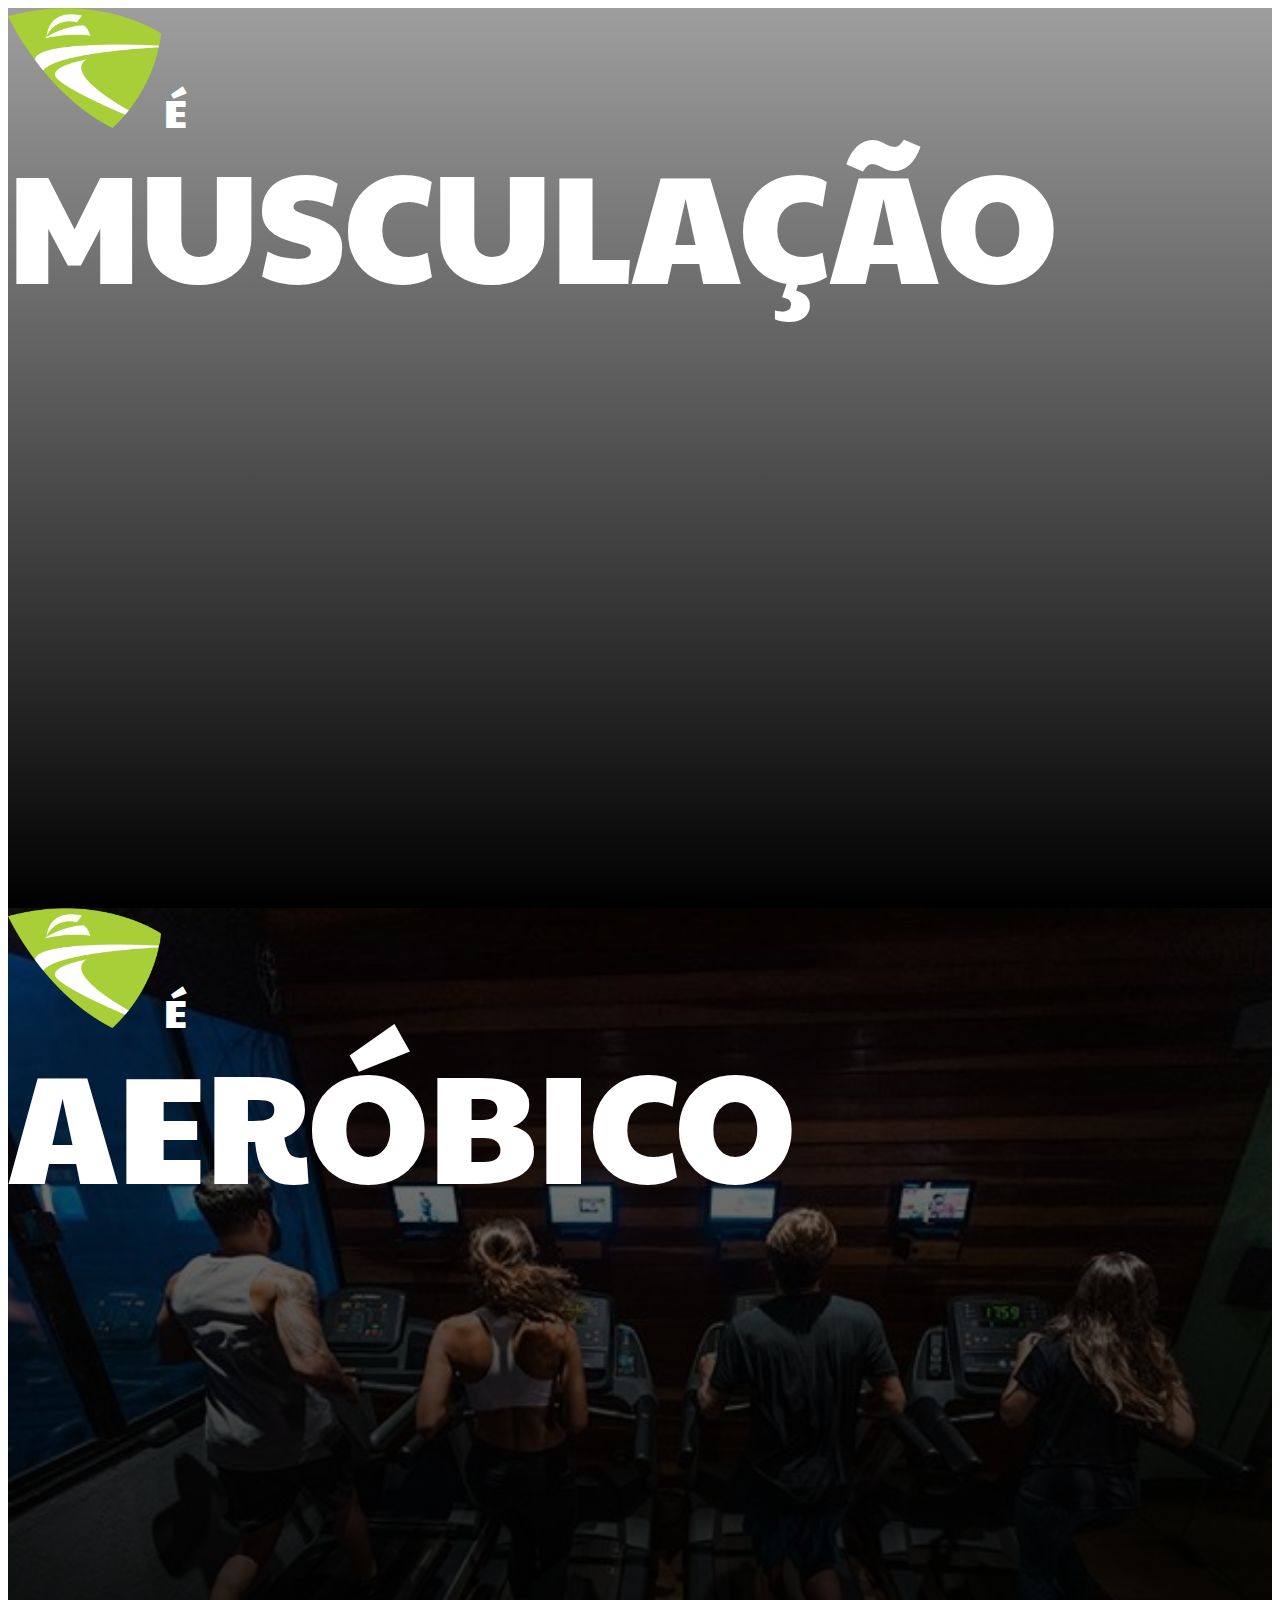
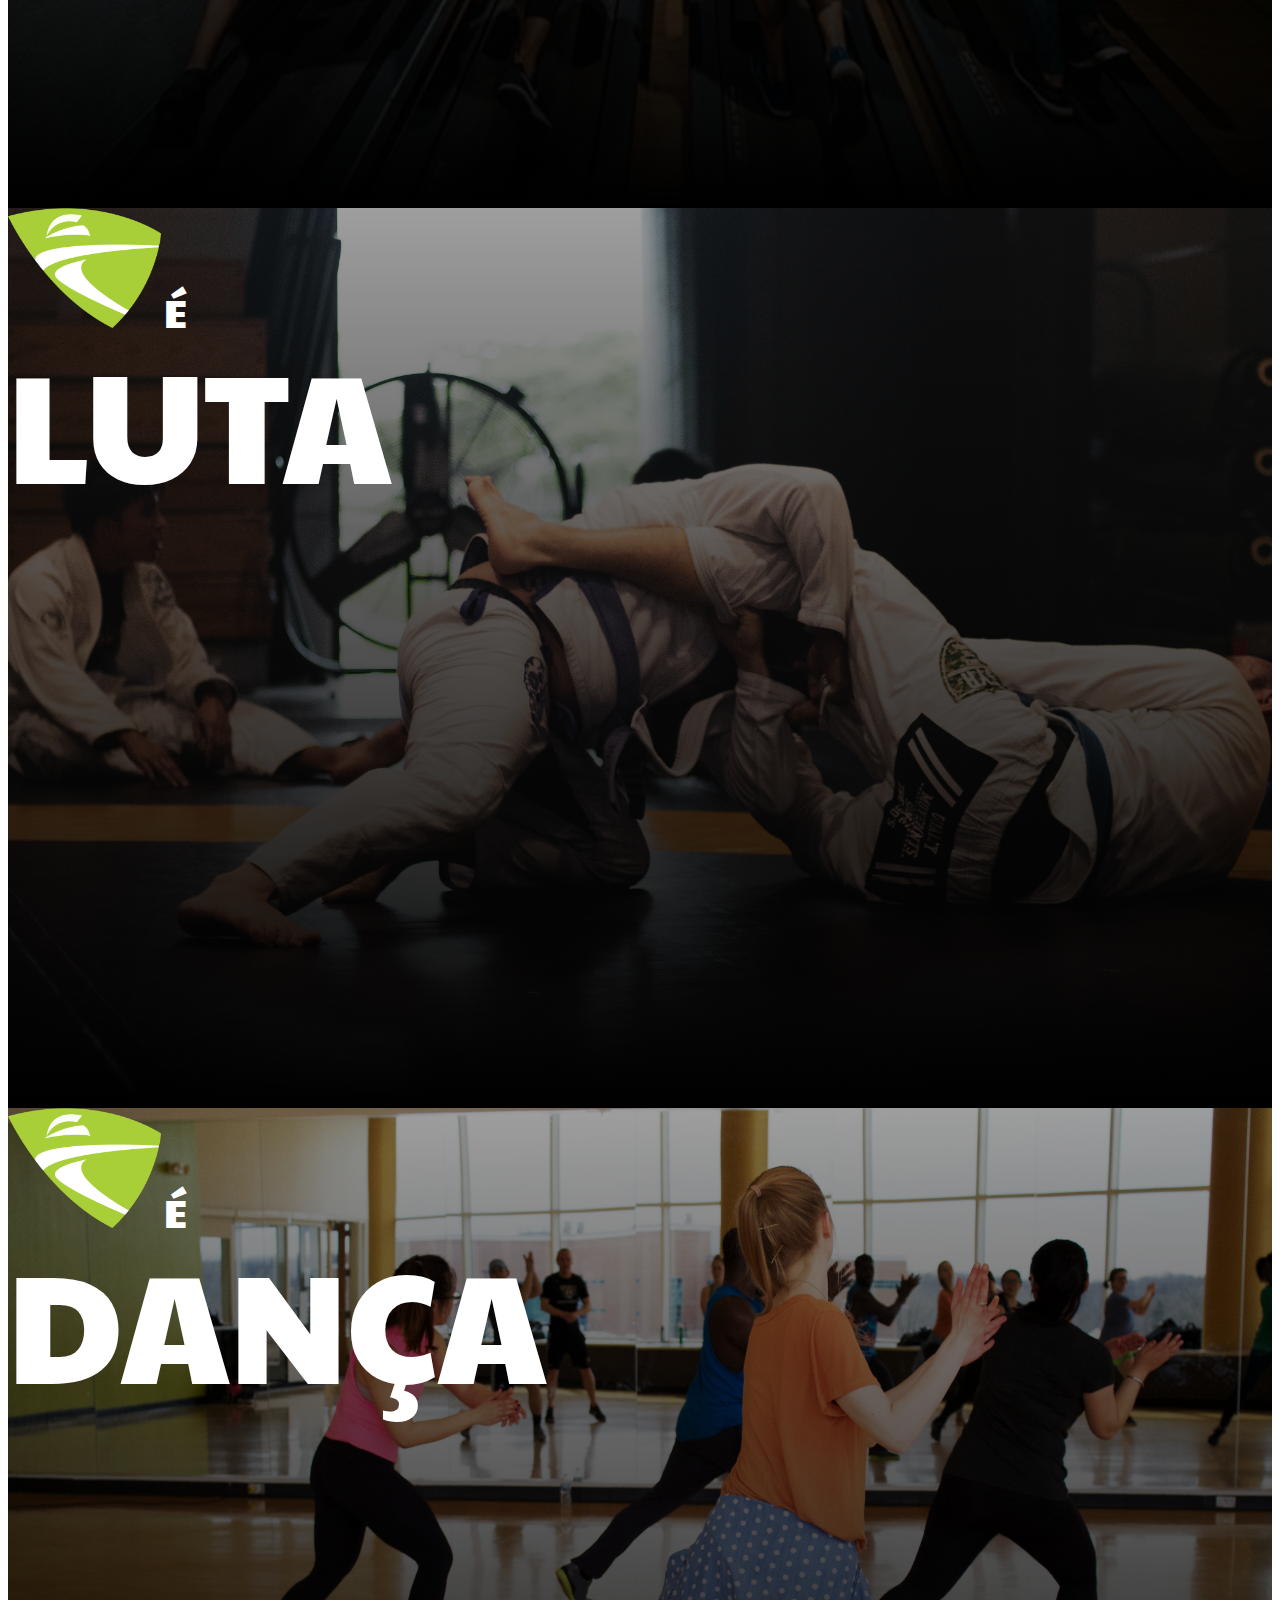
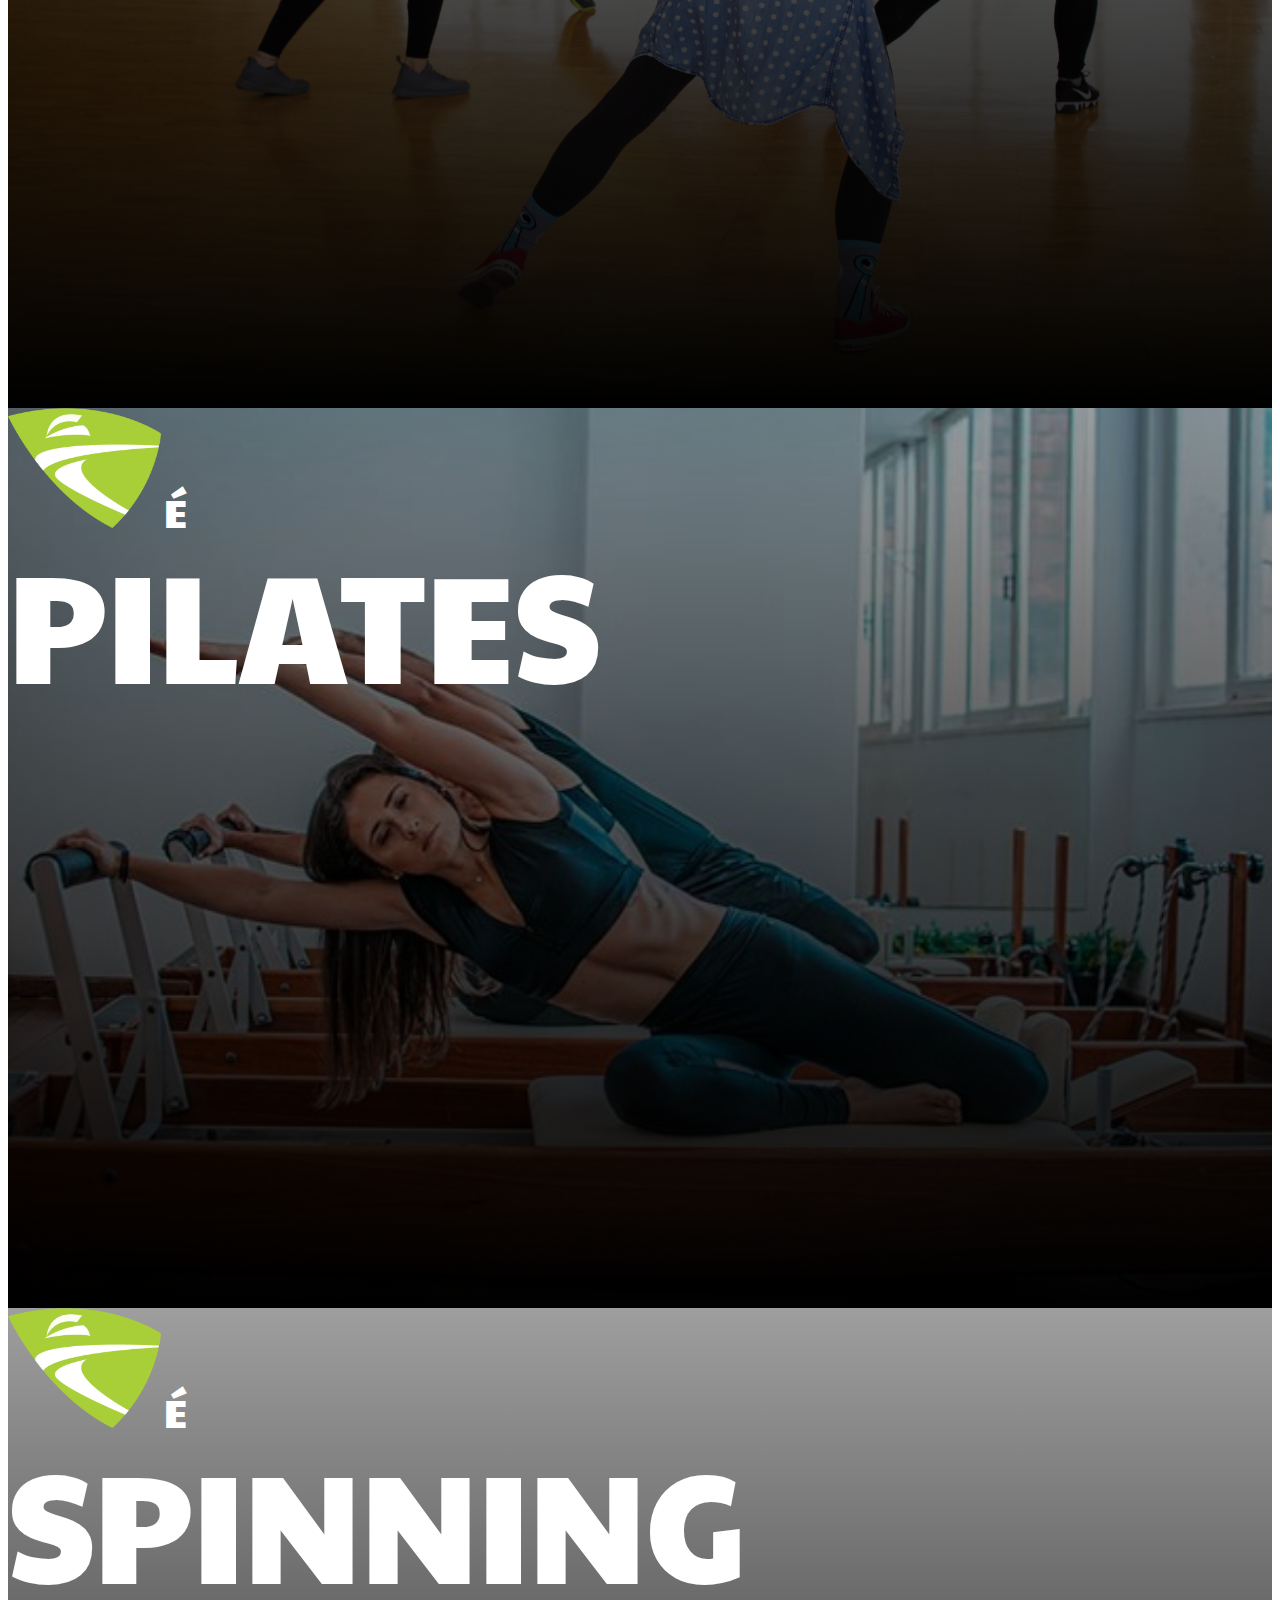
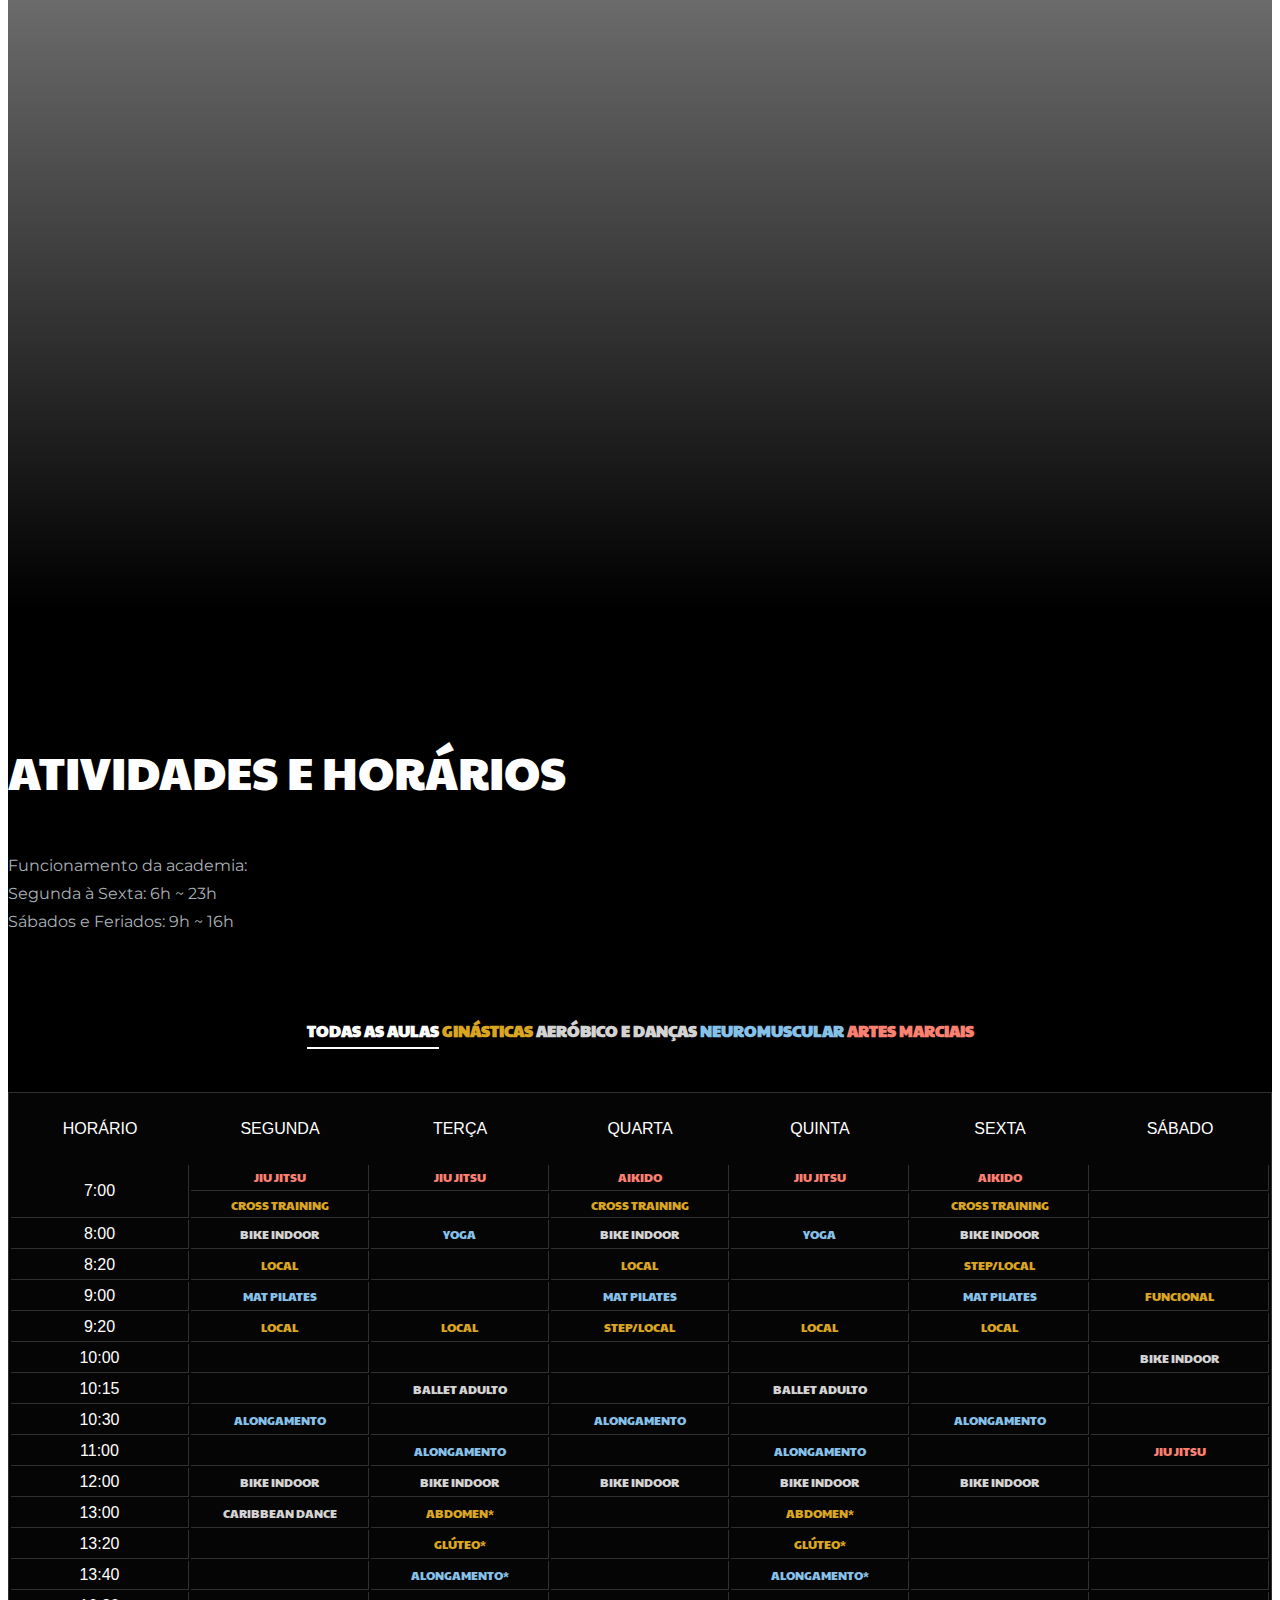
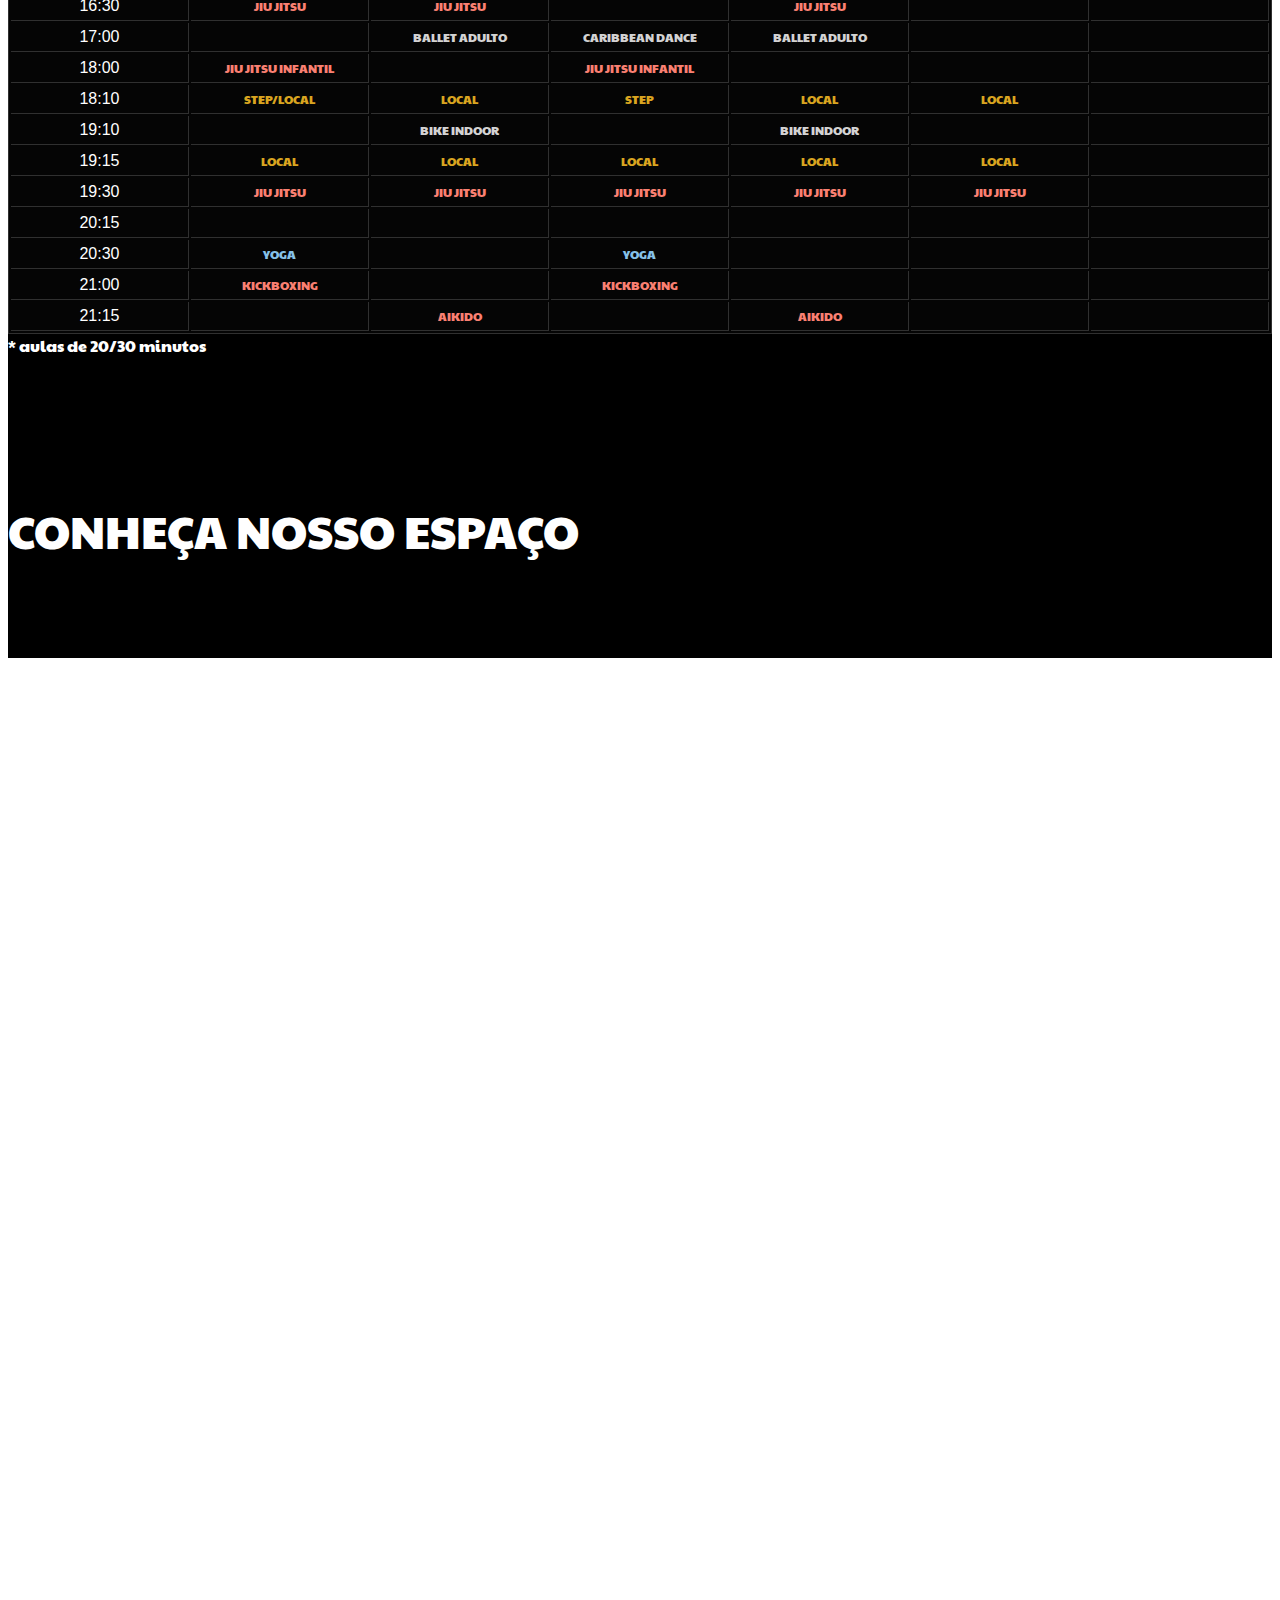
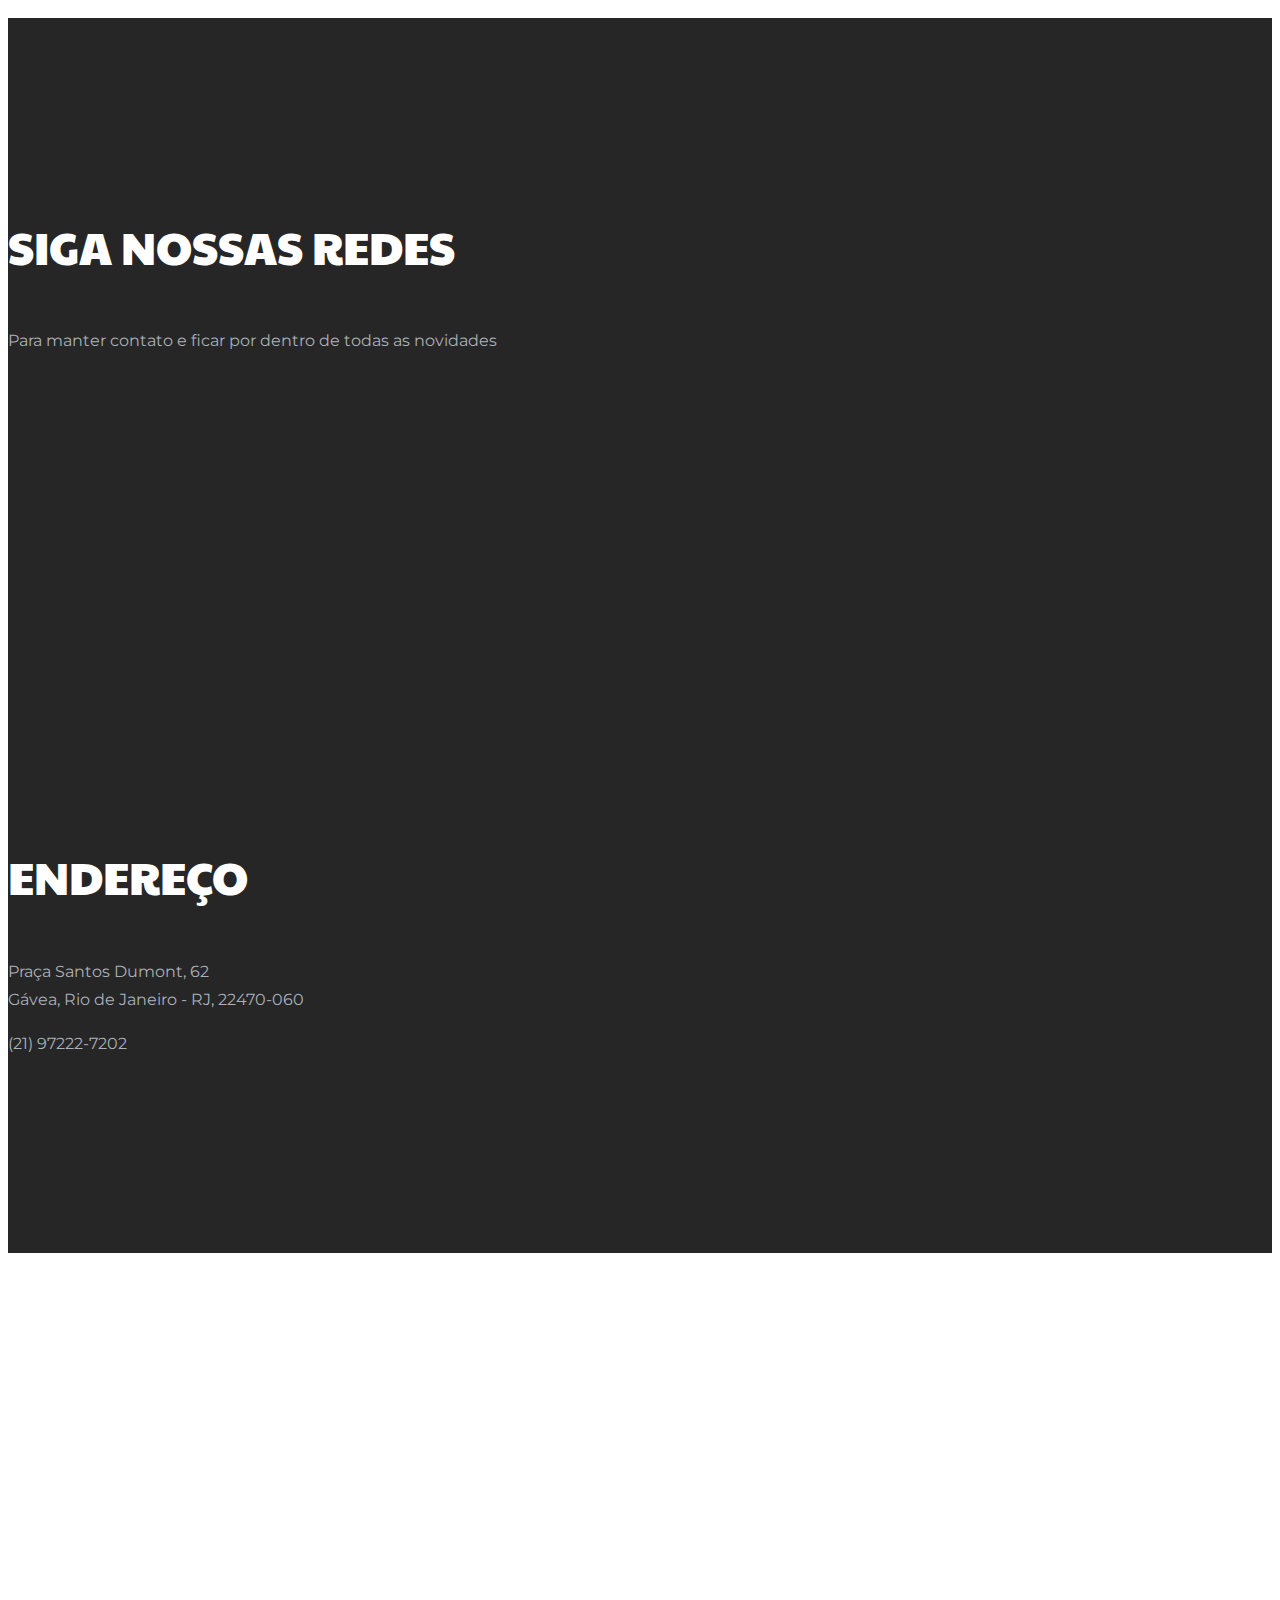
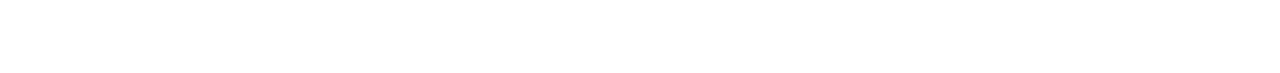
==== commit 70da3fb7: "primeiro commit mudando para coliseu" ====
--- a/gym/index.html
+++ b/gym/index.html
@@ -53,12 +53,12 @@
     <!-- slider_area_start -->
     <div class="slider_area" style="width: 100vw">
         <div class="slider_active owl-carousel">
-            <div class="single_slider d-flex align-items-center overlay" style="background-image: url(img/banner/lifting.jpg)">
+            <div class="single_slider d-flex align-items-center overlay" style="background-image: url(img/banner/gym-area1.jpg)">
                 <div class="container">
                     <div class="row align-items-center justify-content-center">
                         <div class="col-xl-12">
                             <div class="slider_text text-center">
-                                <img src="img/logo.png" class="logo" style="margin:auto" alt="">
+                                <img src="img/coliseu-logo-color.png" class="logo" style="margin:auto" alt="">
                                 <span>É</span>
                                 <h3>Musculação</h3>
                                 <!-- <p>Build Your Body and Fitness with Professional Touch</p>
@@ -73,7 +73,7 @@
                     <div class="row align-items-center justify-content-center">
                       <div class="col-xl-12">
                           <div class="slider_text text-center">
-                              <img src="img/logo.png" class="logo" style="margin:auto" alt="">
+                              <img src="img/coliseu-logo-color.png" class="logo" style="margin:auto" alt="">
                               <span>É</span>
                               <h3>Aeróbico</h3>
                           </div>
@@ -86,7 +86,7 @@
                     <div class="row align-items-center justify-content-center">
                       <div class="col-xl-12">
                           <div class="slider_text text-center">
-                              <img src="img/logo.png" class="logo" style="margin:auto" alt="">
+                              <img src="img/coliseu-logo-color.png" class="logo" style="margin:auto" alt="">
                               <span>É</span>
                               <h3>Luta</h3>
                           </div>
@@ -98,7 +98,7 @@
                 <div class="container">
                   <div class="col-xl-12">
                       <div class="slider_text text-center">
-                          <img src="img/logo.png" class="logo" style="margin:auto" alt="">
+                          <img src="img/coliseu-logo-color.png" class="logo" style="margin:auto" alt="">
                           <span>É</span>
                           <h3>Dança</h3>
                       </div>
@@ -109,18 +109,18 @@
                 <div class="container">
                   <div class="col-xl-12">
                       <div class="slider_text text-center">
-                          <img src="img/logo.png" class="logo" style="margin:auto" alt="">
+                          <img src="img/coliseu-logo-color.png" class="logo" style="margin:auto" alt="">
                           <span>É</span>
                           <h3>pilates</h3>
                       </div>
                   </div>
                 </div>
             </div>
-            <div class="single_slider  d-flex align-items-center overlay" style="background-image: url(img/banner/biking.png)">
+            <div class="single_slider  d-flex align-items-center overlay" style="background-image: url(img/banner/biking.jpg)">
                 <div class="container">
                   <div class="col-xl-12">
                       <div class="slider_text text-center">
-                          <img src="img/logo.png" class="logo" style="margin:auto" alt="">
+                          <img src="img/coliseu-logo-color.png" class="logo" style="margin:auto" alt="">
                           <span>É</span>
                           <h3>spinning</h3>
                       </div>
@@ -576,174 +576,6 @@
     </section>
     <!-- Class Time Section End -->
 
-    <!-- catagory_area  -->
-    <!-- <div class="catagory_area">
-        <div class="container-fluid p-0">
-            <div class="row no-gutters">
-                <div class="col-lg-6 col-md-6">
-                    <div class="single_catagory text-center overlay2 cat_bg_1">
-                        <h3>For Girl</h3>
-                        <p>There are many variations of passages of lorem <br> Ipsum available, but the majority have suffered <br> alteration.</p>
-                        <a href="#" class="boxed-btn3">Join Now</a>
-                    </div>
-                </div>
-                <div class="col-lg-6 col-md-6">
-                    <div class="single_catagory text-center overlay2 cat_bg_2">
-                        <h3>For Boys</h3>
-                        <p>There are many variations of passages of lorem <br> Ipsum available, but the majority have suffered <br> alteration.</p>
-                        <a href="#" class="boxed-btn3">Join Now</a>
-                    </div>
-                </div>
-            </div>
-        </div>
-    </div> -->
-    <!--/ catagory_area  -->
-
-    <!-- features_area_start  -->
-    <!-- <div class="features_area">
-        <div class="container">
-            <div class="row">
-                <div class="col-xl-12">
-                    <div class="section_title text-center mb-73">
-                        <h3>Our Features</h3>
-                        <p>There are many variations of passages of lorem Ipsum available, but the majority <br> have suffered alteration.</p>
-                    </div>
-                </div>
-            </div>
-            <div class="row">
-                <div class="col-lg-3 col-md-6">
-                    <div class="single_feature text-center mb-73">
-                        <div class="icon">
-                            <img src="img/svg_icon/1.svg" alt="">
-                        </div>
-                        <h4>Weightlifting</h4>
-                        <p>There are many variations of passages of lorem Ipsum available.</p>
-                    </div>
-                </div>
-                <div class="col-lg-3 col-md-6">
-                    <div class="single_feature text-center">
-                        <div class="icon">
-                            <img src="img/svg_icon/2.svg" alt="">
-                        </div>
-                        <h4>Specific Muscles</h4>
-                        <p>There are many variations of passages of lorem Ipsum available.</p>
-                    </div>
-                </div>
-                <div class="col-lg-3 col-md-6">
-                    <div class="single_feature text-center">
-                        <div class="icon">
-                            <img src="img/svg_icon/3.svg" alt="">
-                        </div>
-                        <h4>Flex Your Muscles</h4>
-                        <p>There are many variations of passages of lorem Ipsum available.</p>
-                    </div>
-                </div>
-                <div class="col-lg-3 col-md-6">
-                    <div class="single_feature text-center">
-                        <div class="icon">
-                            <img src="img/svg_icon/4.svg" alt="">
-                        </div>
-                        <h4>Cardio Exercises</h4>
-                        <p>There are many variations of passages of lorem Ipsum available.</p>
-                    </div>
-                </div>
-            </div>
-        </div>
-    </div> -->
-    <!-- features_area_end  -->
-
-    <!-- <div class="offer_area offer_bg">
-        <div class="container">
-            <div class="row justify-content-end">
-                <div class="col-lg-6">
-                    <div class="offer_text">
-                        <h4>A Big Offer for <br>
-                                This Summer</h4>
-                        <h3>50% Off</h3>
-                        <p>There are many variations of passages of lorem Ipsum available, but the majority have suffered alteration.</p>
-                        <a href="#" class="boxed-btn3">Join Now</a>
-                    </div>
-                </div>
-            </div>
-        </div>
-    </div> -->
-
-
-
-    <!-- <div class="priscing_area">
-            <div class="container">
-                    <div class="row">
-                            <div class="col-xl-12">
-                                <div class="section_title text-center mb-73">
-                                    <h3>Our Pricing</h3>
-                                    <p>There are many variations of passages of lorem Ipsum available, but the majority <br> have suffered alteration.</p>
-                                </div>
-                            </div>
-                        </div>
-                <div class="row">
-                    <div class="col-lg-4 col-md-6">
-                        <div class="single_prising text-center">
-                            <div class="prising_header">
-                                    <h3>Beginner</h3>
-                                    <span>$45/m</span>
-                            </div>
-                            <div class="pricing_body">
-                                <ul>
-                                    <li>24h unlimited access</li>
-                                    <li>Trainer Advice</li>
-                                    <li class="off-color">Locker + Bathroom</li>
-                                    <li class="off-color">Personal trainer</li>
-                                </ul>
-                            </div>
-                            <div class="pricing_btn">
-                                    <a href="#" class="boxed-btn3">Join Now</a>
-                            </div>
-                        </div>
-                    </div>
-                    <div class="col-lg-4 col-md-6">
-                        <div class="single_prising text-center">
-                            <div class="prising_header">
-                                    <h3>Expert</h3>
-                                    <span>$45/m</span>
-                            </div>
-                            <div class="pricing_body">
-                                <ul>
-                                    <li>24h unlimited access</li>
-                                    <li>Trainer Advice</li>
-                                    <li class="off-color">Locker + Bathroom</li>
-                                    <li class="off-color">Personal trainer</li>
-                                </ul>
-                            </div>
-                            <div class="pricing_btn">
-                                    <a href="#" class="boxed-btn3">Join Now</a>
-                            </div>
-                        </div>
-                    </div>
-                    <div class="col-lg-4 col-md-6">
-                        <div class="single_prising text-center">
-                            <div class="prising_header">
-                                    <h3>Pro</h3>
-                                    <span>$45/m</span>
-                            </div>
-                            <div class="pricing_body">
-                                <ul>
-                                    <li>24h unlimited access</li>
-                                    <li>Trainer Advice</li>
-                                    <li class="off-color">Locker + Bathroom</li>
-                                    <li class="off-color">Personal trainer</li>
-                                </ul>
-                            </div>
-                            <div class="pricing_btn">
-                                    <a href="#" class="boxed-btn3">Join Now</a>
-                            </div>
-                        </div>
-                    </div>
-                </div>
-            </div>
-        </div> -->
-
-
-
     <!-- gallery_start -->
     <div id="espaço" class="overlay2" style="padding: 80px 0 20px 0; background-color: black;">
       <div class="container">
@@ -758,58 +590,58 @@
     </div>
     <div class="gallery_area">
         <div class="single_gallery big_img ">
-          <a style=""  class="popup-image" href="img/gallery/class-area2.png">
+          <a style=""  class="popup-image" href="img/gallery/class-area2.jpg">
             <div class="hover_pop">
                 <p class="appear-on-hover gallery-title" style="text-align: center; margin-top: 200px">Sala de Aulas Coletivas</p>
             </div>
           </a>
-            <img src="img/gallery/class-area2.png" alt="">
+            <img src="img/gallery/class-area2.jpg" alt="">
         </div>
         <div class="single_gallery big_img">
-          <a style=""  class="popup-image" href="img/gallery/fight-area1.png">
+          <a style=""  class="popup-image" href="img/gallery/fight-area1.jpg">
             <div class="hover_pop">
                 <p class="appear-on-hover gallery-title" style="text-align: center; margin-top: 200px">Sala de Artes Marciais</p>
             </div>
           </a>
-            <img src="img/gallery/fight-area1.png" alt="">
+            <img src="img/gallery/fight-area1.jpg" alt="">
         </div>
         <div class="single_gallery big_img">
-          <a style=""  class="popup-image" href="img/gallery/gym-area6.png">
+          <a style=""  class="popup-image" href="img/gallery/gym-area6.jpg">
             <div class="hover_pop">
                 <p class="appear-on-hover gallery-title" style="text-align: center; margin-top: 200px">Sala de Ginástica</p>
             </div>
           </a>
-            <img src="img/gallery/gym-area6.png" alt="">
+            <img src="img/gallery/gym-area6.jpg" alt="">
         </div>
         <div class="single_gallery big_img">
-          <a style=""  class="popup-image" href="img/gallery/pilates-area4.png">
+          <a style=""  class="popup-image" href="img/gallery/pilates-area4.jpg">
             <div class="hover_pop">
                 <p class="appear-on-hover gallery-title" style="text-align: center; margin-top: 200px">Sala de Pilates</p>
             </div>
           </a>
-            <img src="img/gallery/pilates-area4.png" alt="">
+            <img src="img/gallery/pilates-area4.jpg" alt="">
         </div>
         <div class="single_gallery big_img">
-          <a style=""  class="popup-image" href="img/gallery/running-area.png">
+          <a style=""  class="popup-image" href="img/gallery/running-area.jpg">
             <div class="hover_pop">
                 <p class="appear-on-hover gallery-title" style="text-align: center; margin-top: 200px">Sala de Corrida</p>
             </div>
           </a>
-            <img src="img/gallery/running-area.png" alt="">
+            <img src="img/gallery/running-area.jpg" alt="">
         </div>
         <div class="single_gallery big_img">
-          <a style=""  class="popup-image" href="img/gallery/spinning-area.png">
+          <a style=""  class="popup-image" href="img/gallery/spinning-area.jpg">
             <div class="hover_pop">
                 <p class="appear-on-hover gallery-title" style="text-align: center; margin-top: 200px">Sala de Spinning</p>
             </div>
           </a>
-            <img src="img/gallery/spinning-area.png" alt="">
+            <img src="img/gallery/spinning-area.jpg" alt="">
         </div>
     </div>
     <!-- gallery_area_end  -->
 
     <!-- team_area_start  -->
-    <div id="contato" class="team_area overlay2" style="background-image: url(img//banner/bradcam_1.png); background-repeat: no-repeat; background-size: cover; background-position: top;">
+    <div id="contato" class="team_area overlay2" style="background-image: url(img//banner/bradcam_1.jpg); background-repeat: no-repeat; background-size: cover; background-position: top;">
             <div class="container">
                     <div class="row justify-content-center">
                             <div class="col-xl-12">
@@ -838,49 +670,13 @@
                           </a>
                         </div>
                     </div>
-                    <!-- <div class="col-lg-4 col-md-6">
-                        <div class="single_team">
-                            <div class="team_thumb">
-                                <img src="img/team/3.png" alt="">
-                                <div class="team_hover">
-                                    <div class="hover_inner text-center">
-                                        <ul>
-                                            <li><a href="#"> <i class="fa fa-facebook"></i> </a></li>
-                                            <li><a href="#"> <i class="fa fa-twitter"></i> </a></li>
-                                            <li><a href="#"> <i class="fa fa-instagram"></i> </a></li>
-                                        </ul>
-                                    </div>
-                                </div>
-                            </div>
-                            <div class="team_title text-center">
-                                <h3>Paulo Rolac</h3>
-                                <p>Men Trainer</p>
-                            </div>
-                        </div>
-                    </div> -->
                 </div>
             </div>
         </div>
     <!-- team_area_end  -->
 
-    <!-- big_offer_area start  -->
-    <!-- <div class="big_offer_area">
-        <div class="container">
-            <div class="row">
-                <div class="col-xl-12">
-                    <div class="offter_text text-center">
-                        <h3>A Big Offer for <br>
-                                This Summer</h3>
-                        <a href="#" class="boxed-btn3">Join Now</a>
-                    </div>
-                </div>
-            </div>
-        </div>
-    </div> -->
-    <!-- big_offer_area end  -->
-
     <!-- adress start  -->
-    <div id="endereço" class="team_area overlay2" style="background-image: url(img/front1.png); background-repeat: no-repeat; background-size: cover; background-position: center;">
+    <div id="endereço" class="team_area overlay2" style="background-image: url(img/front1.jpg); background-repeat: no-repeat; background-size: cover; background-position: center;">
       <div class="container">
         <div class="row">
           <div class="col-xl-12">
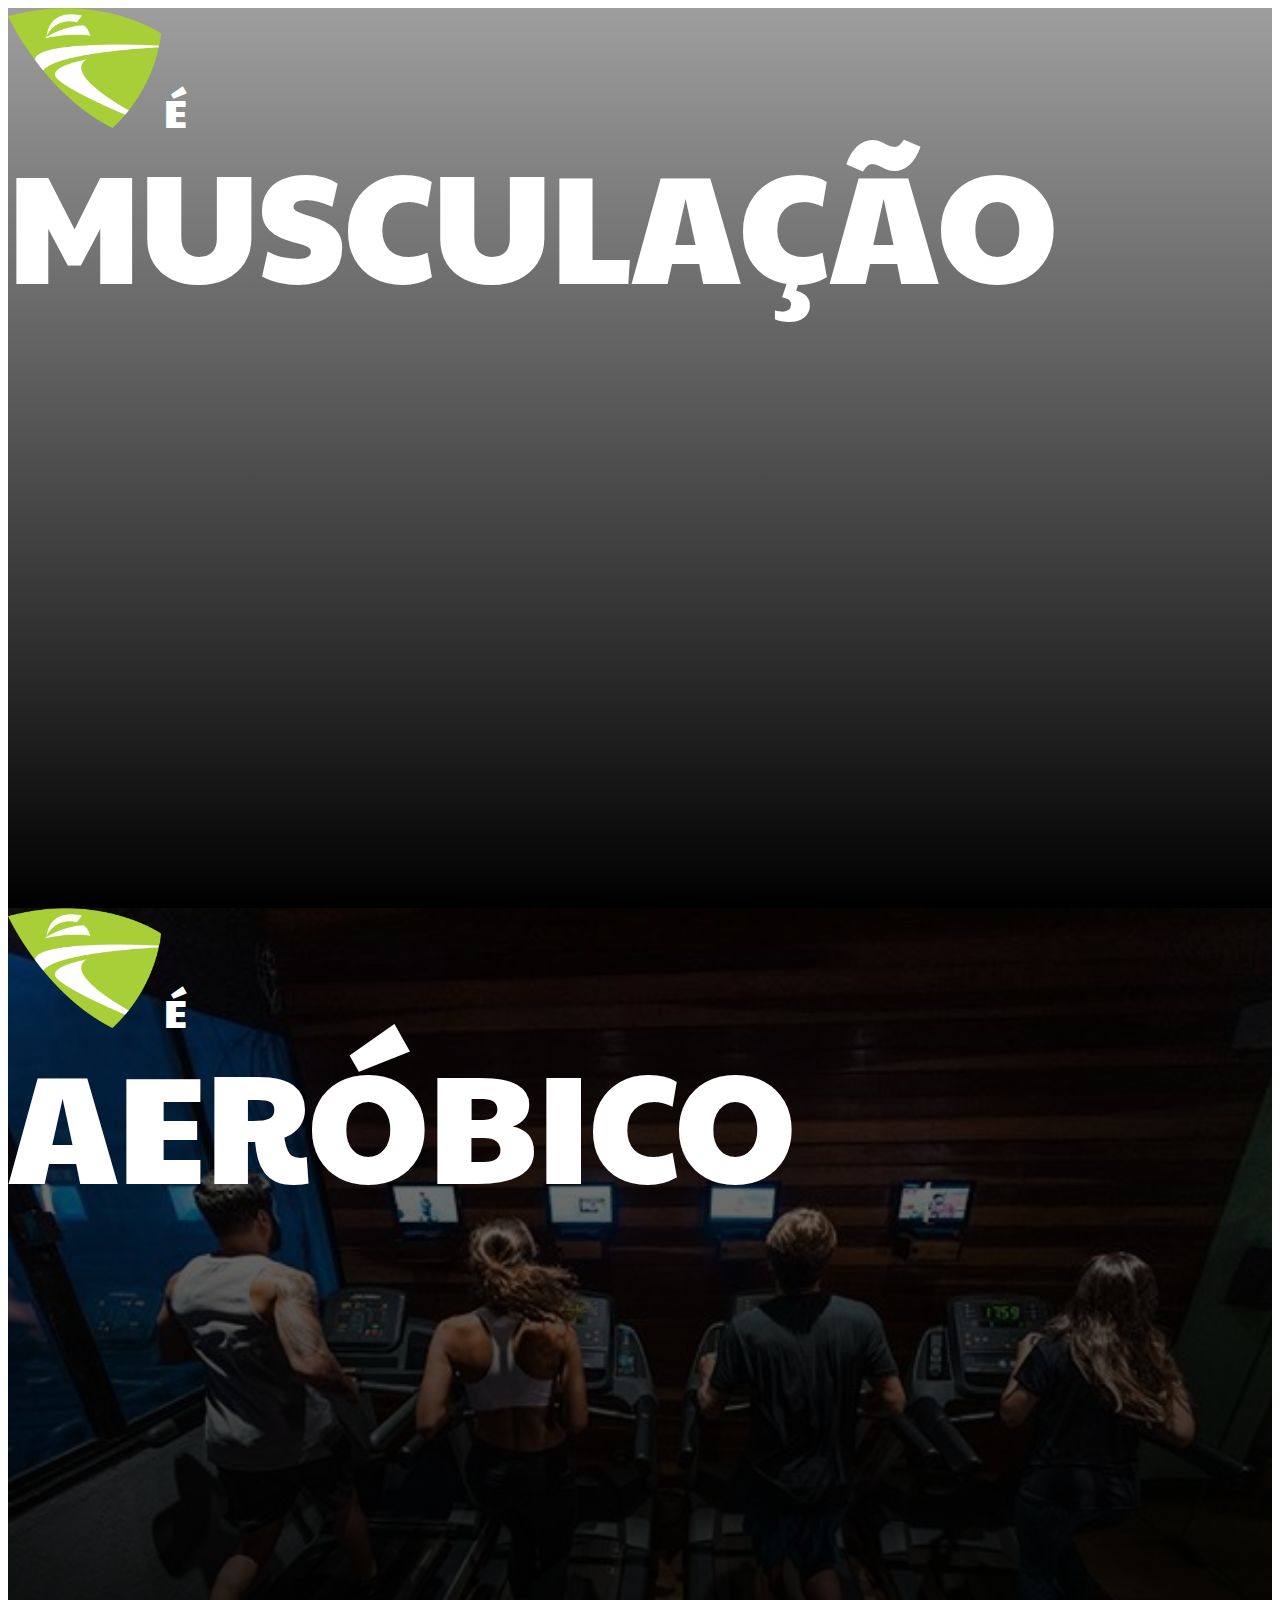
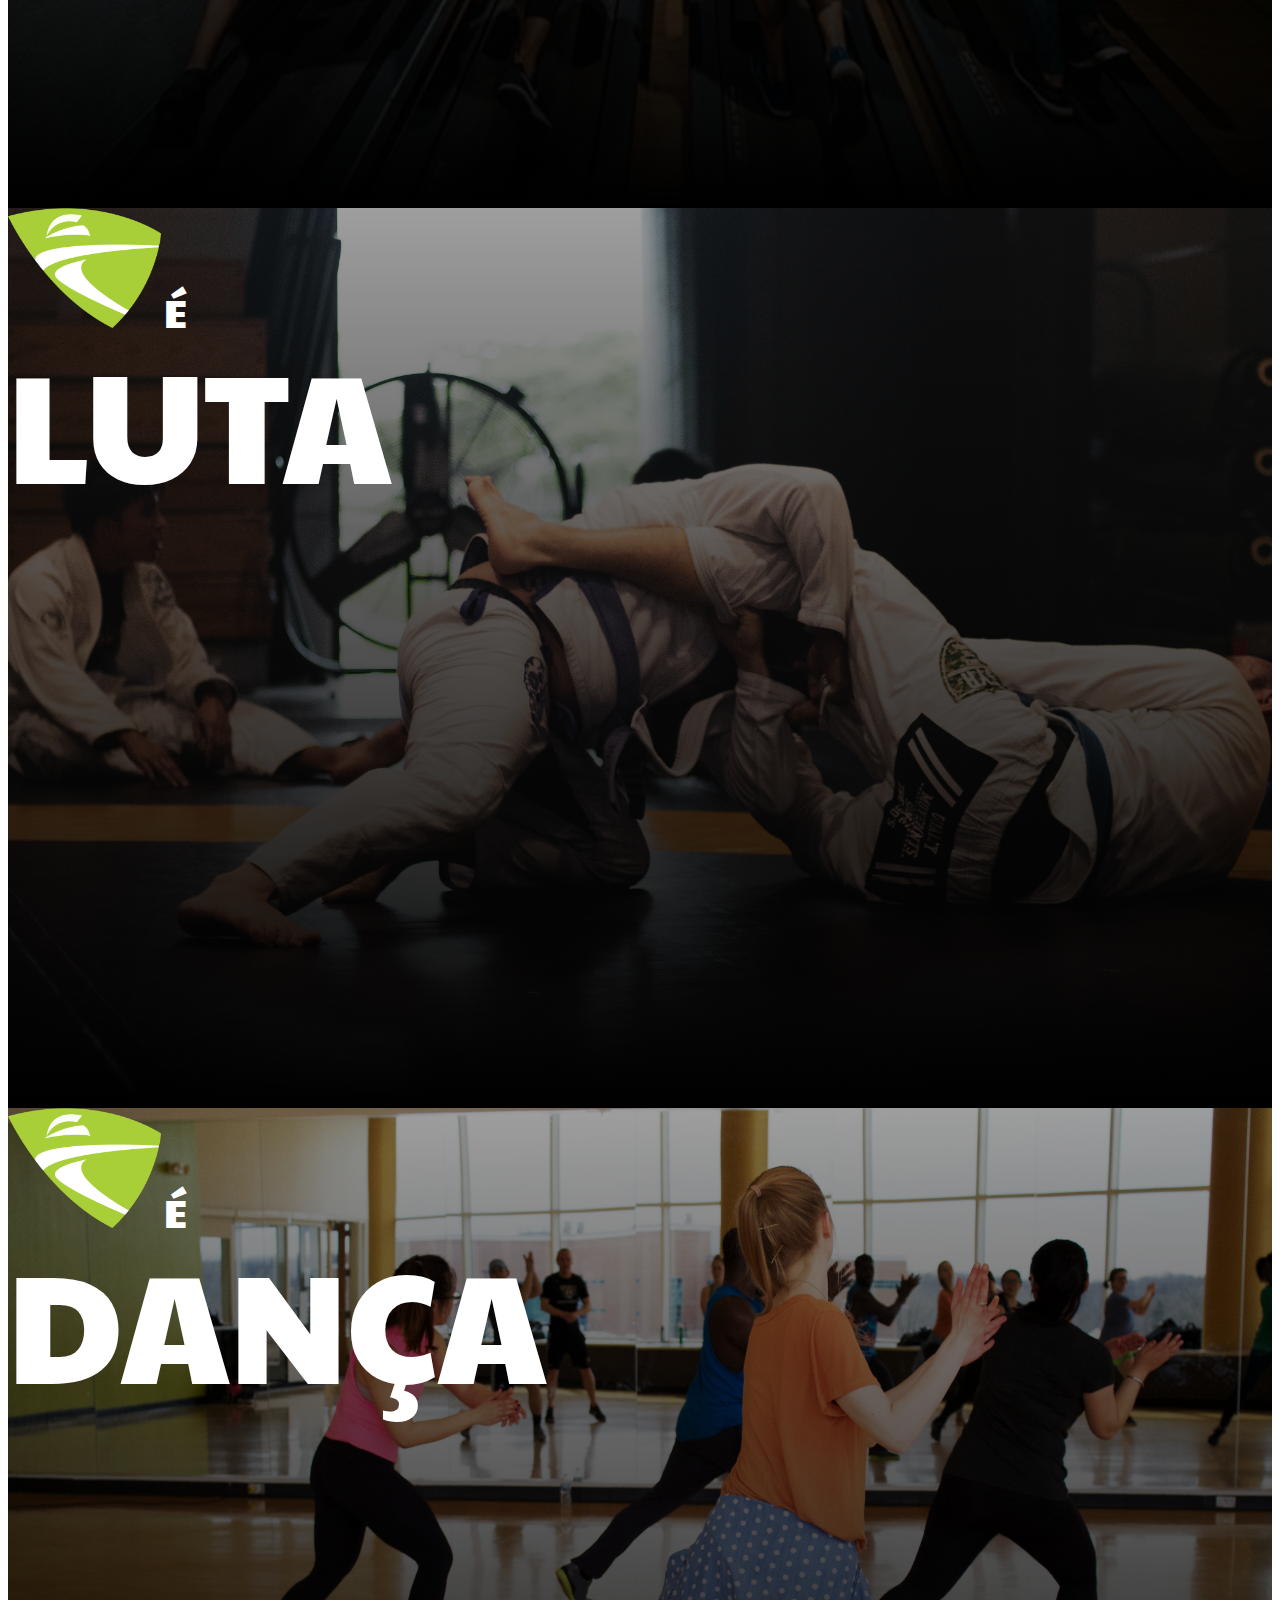
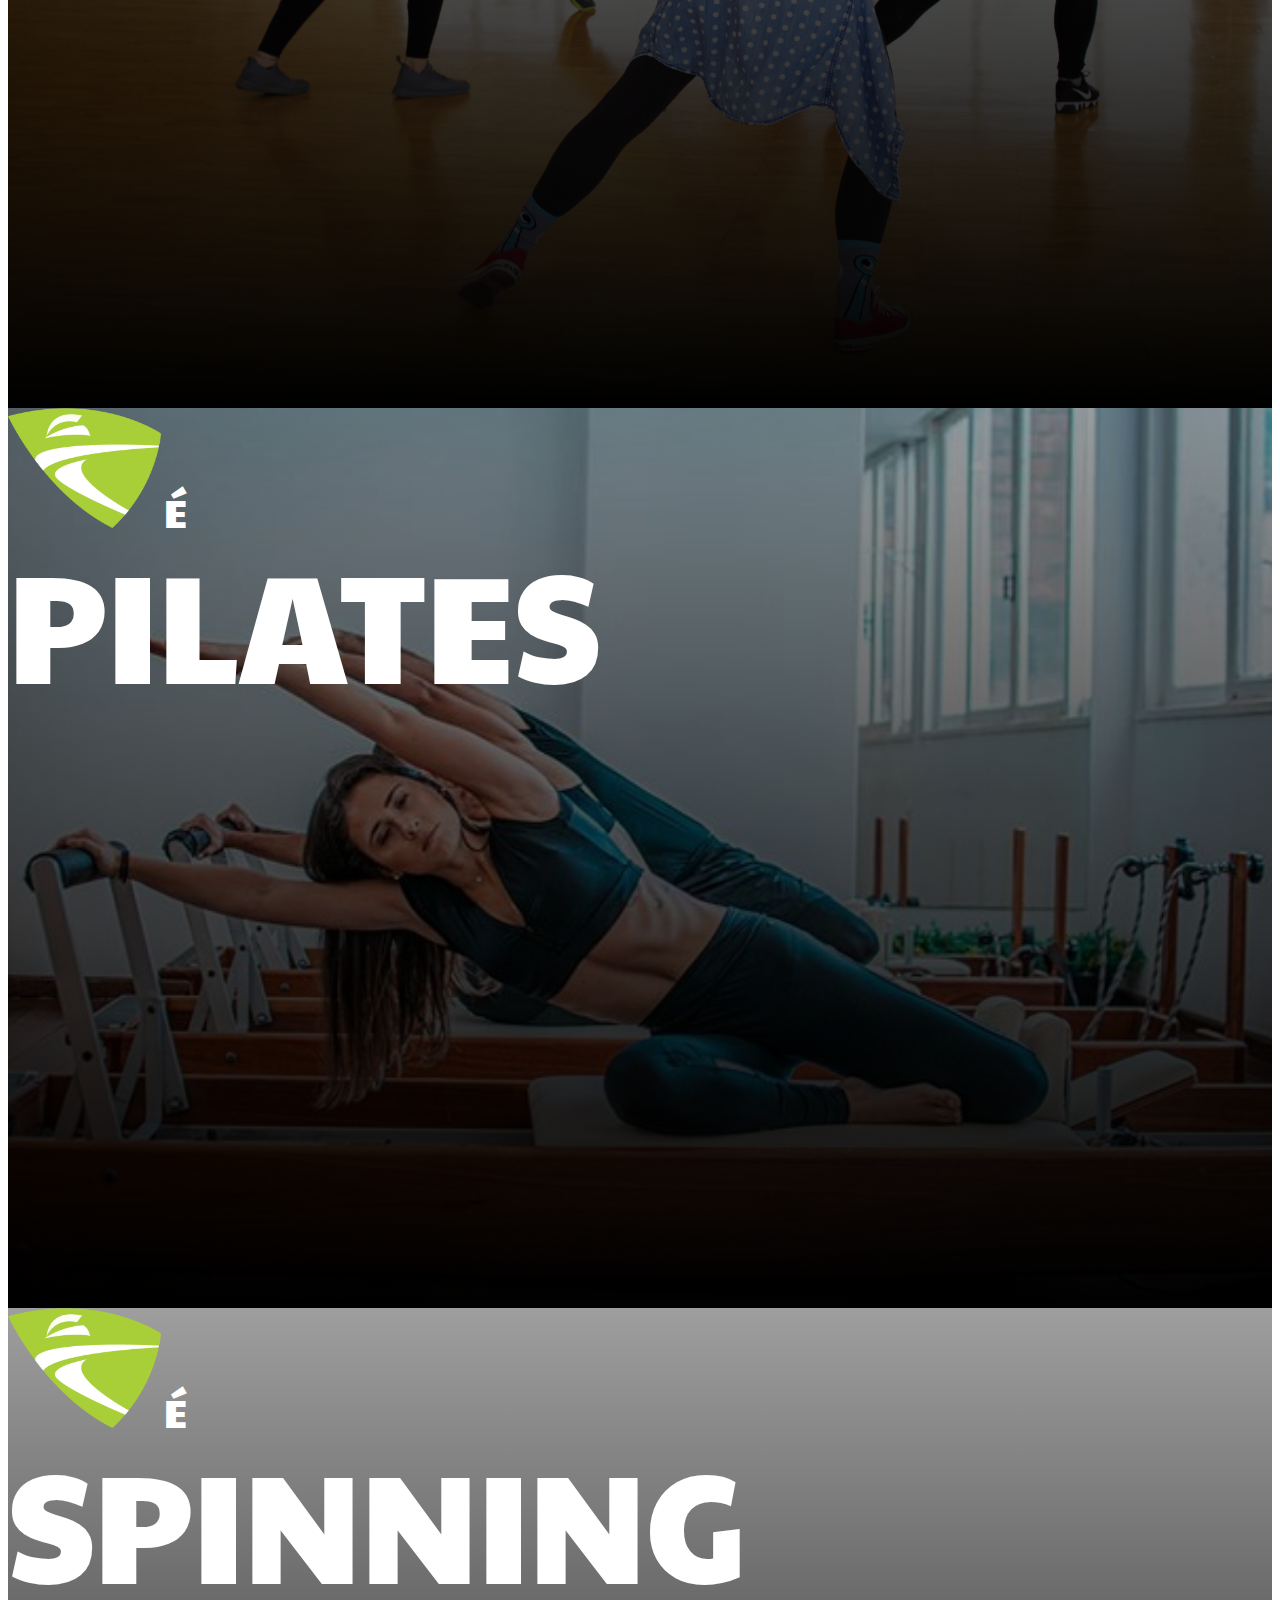
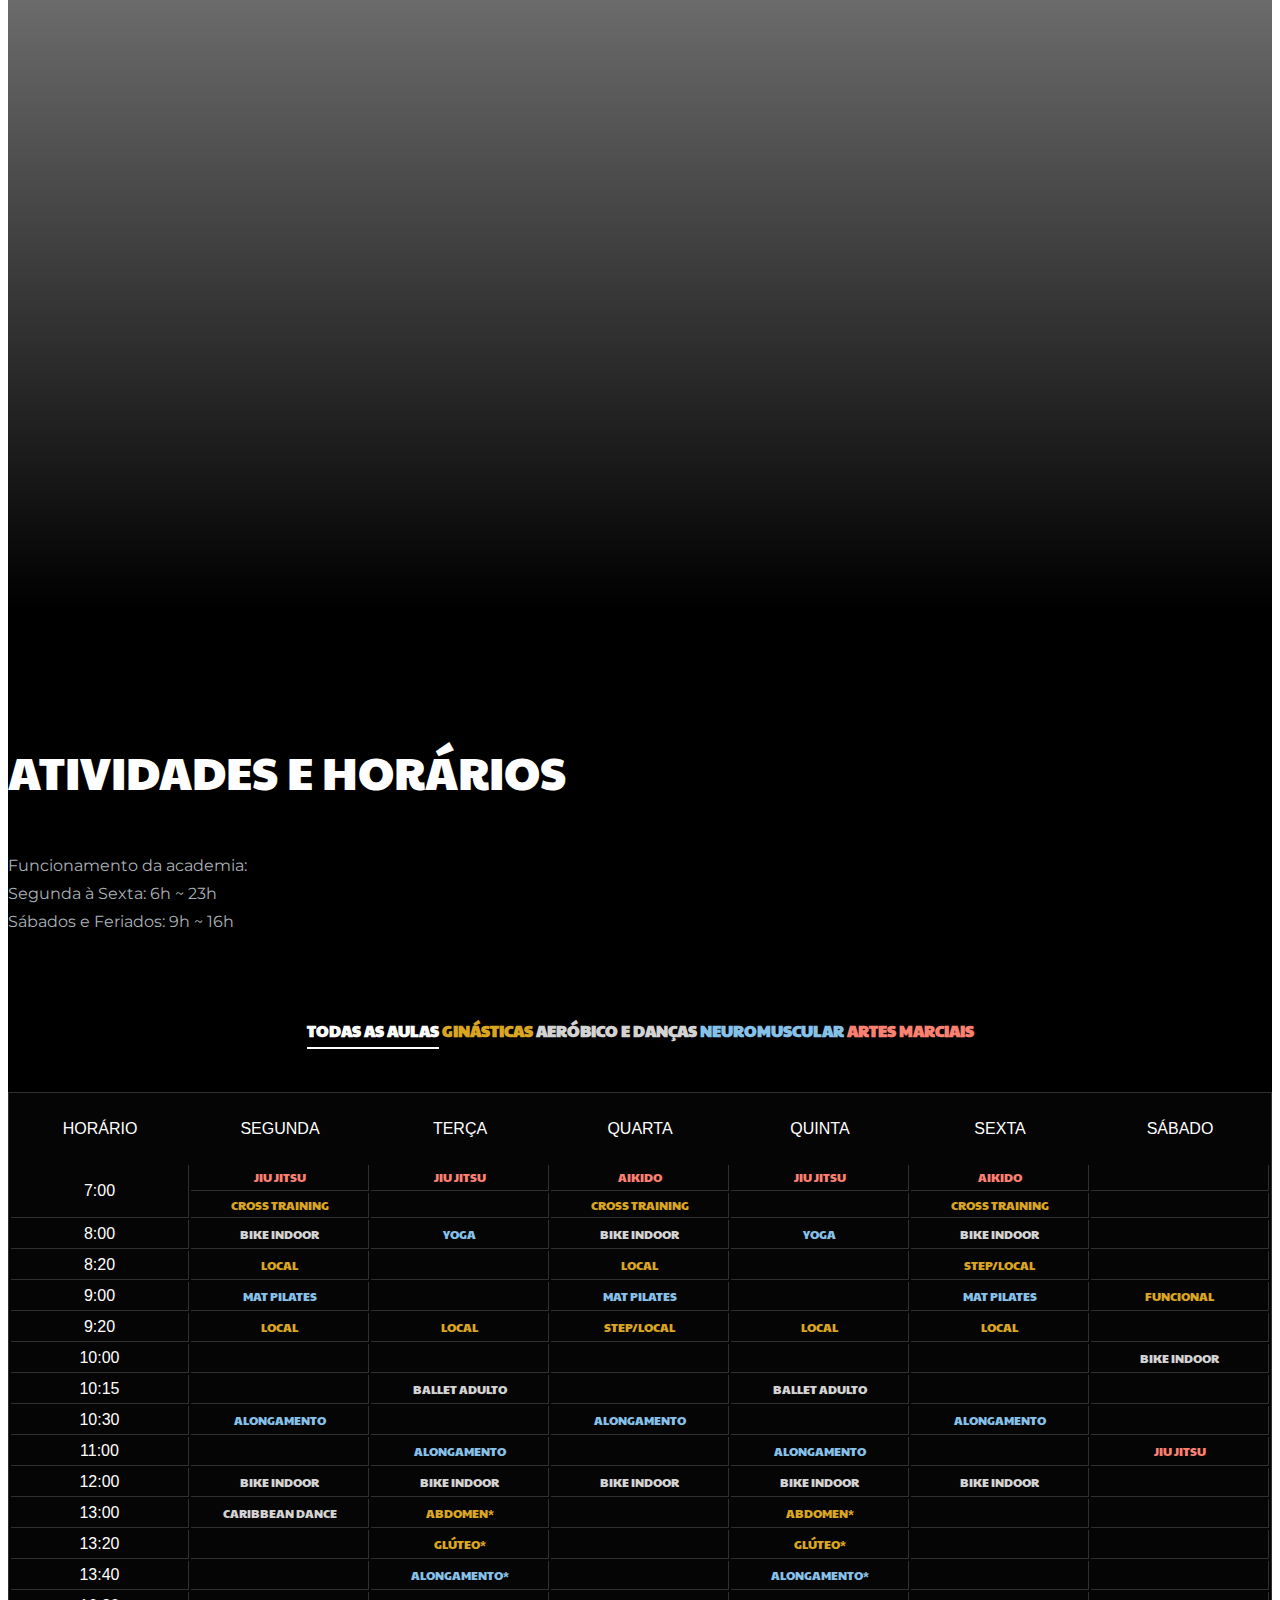
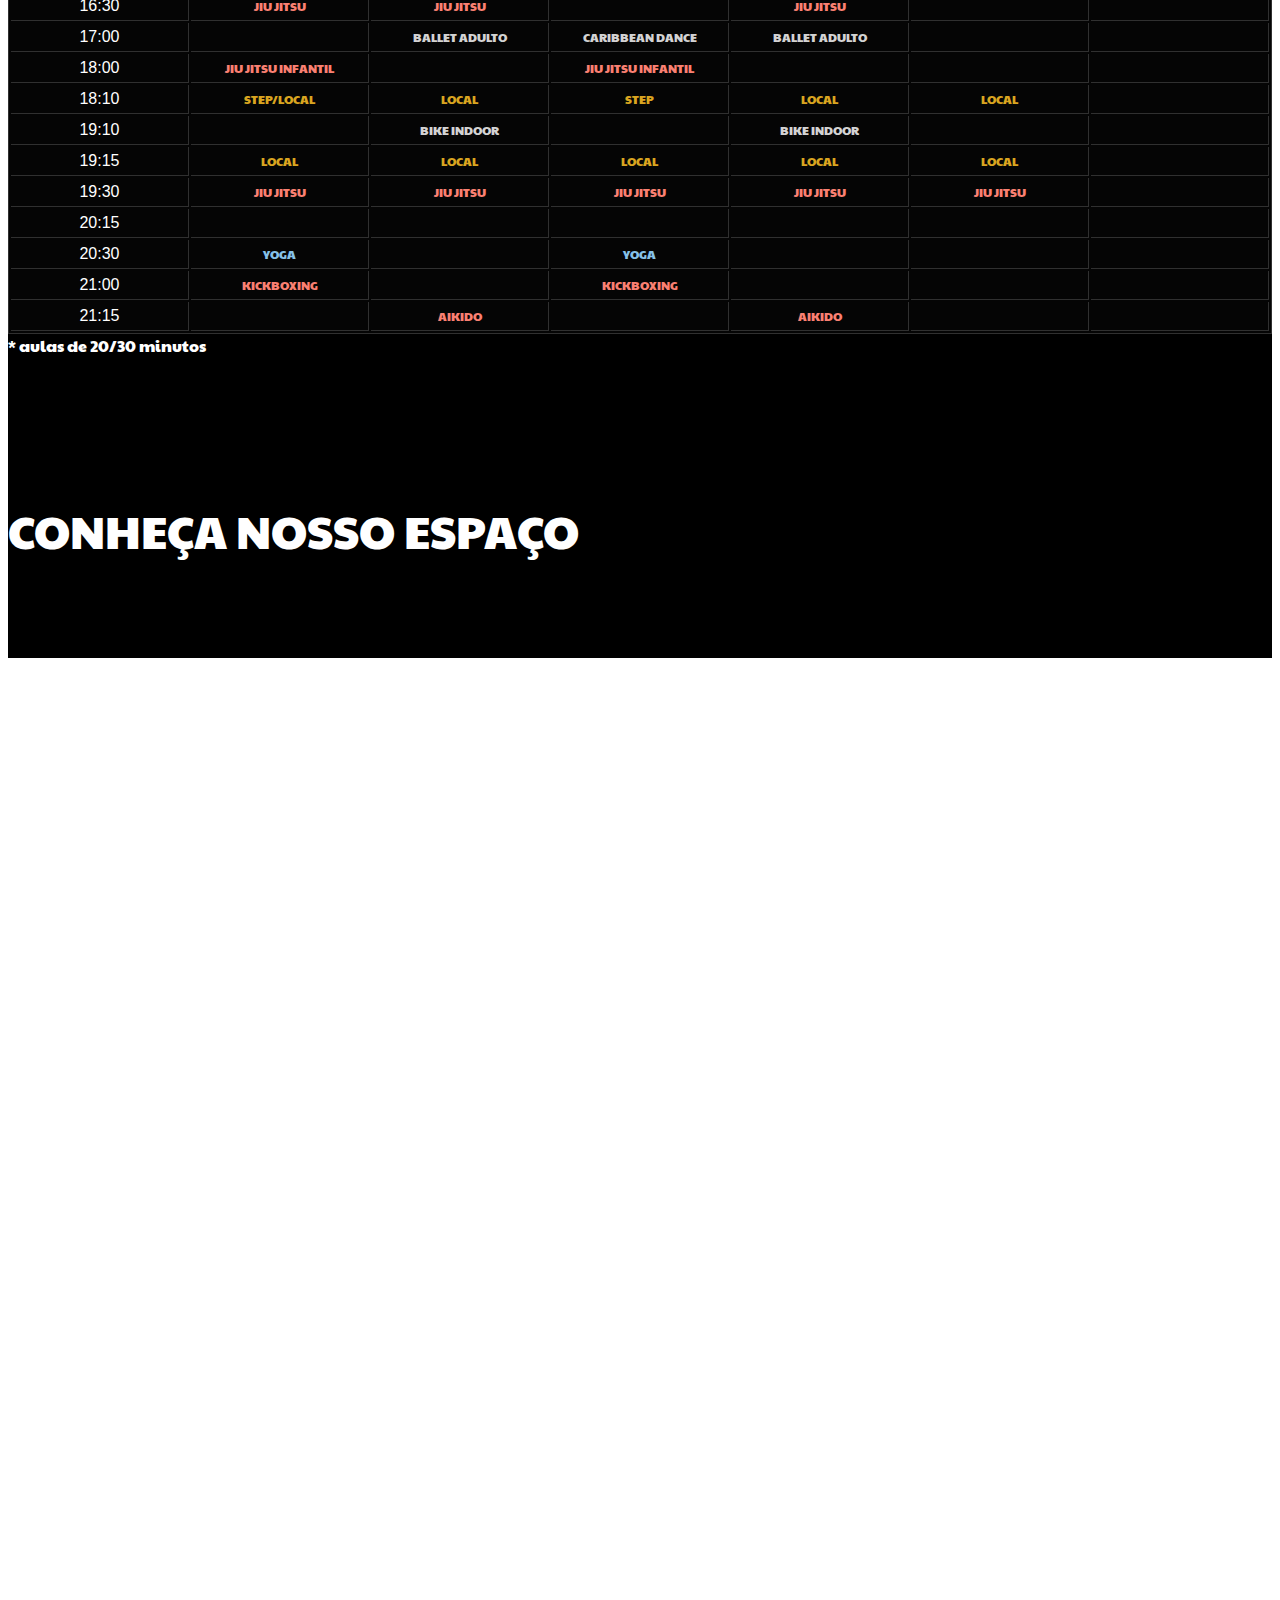
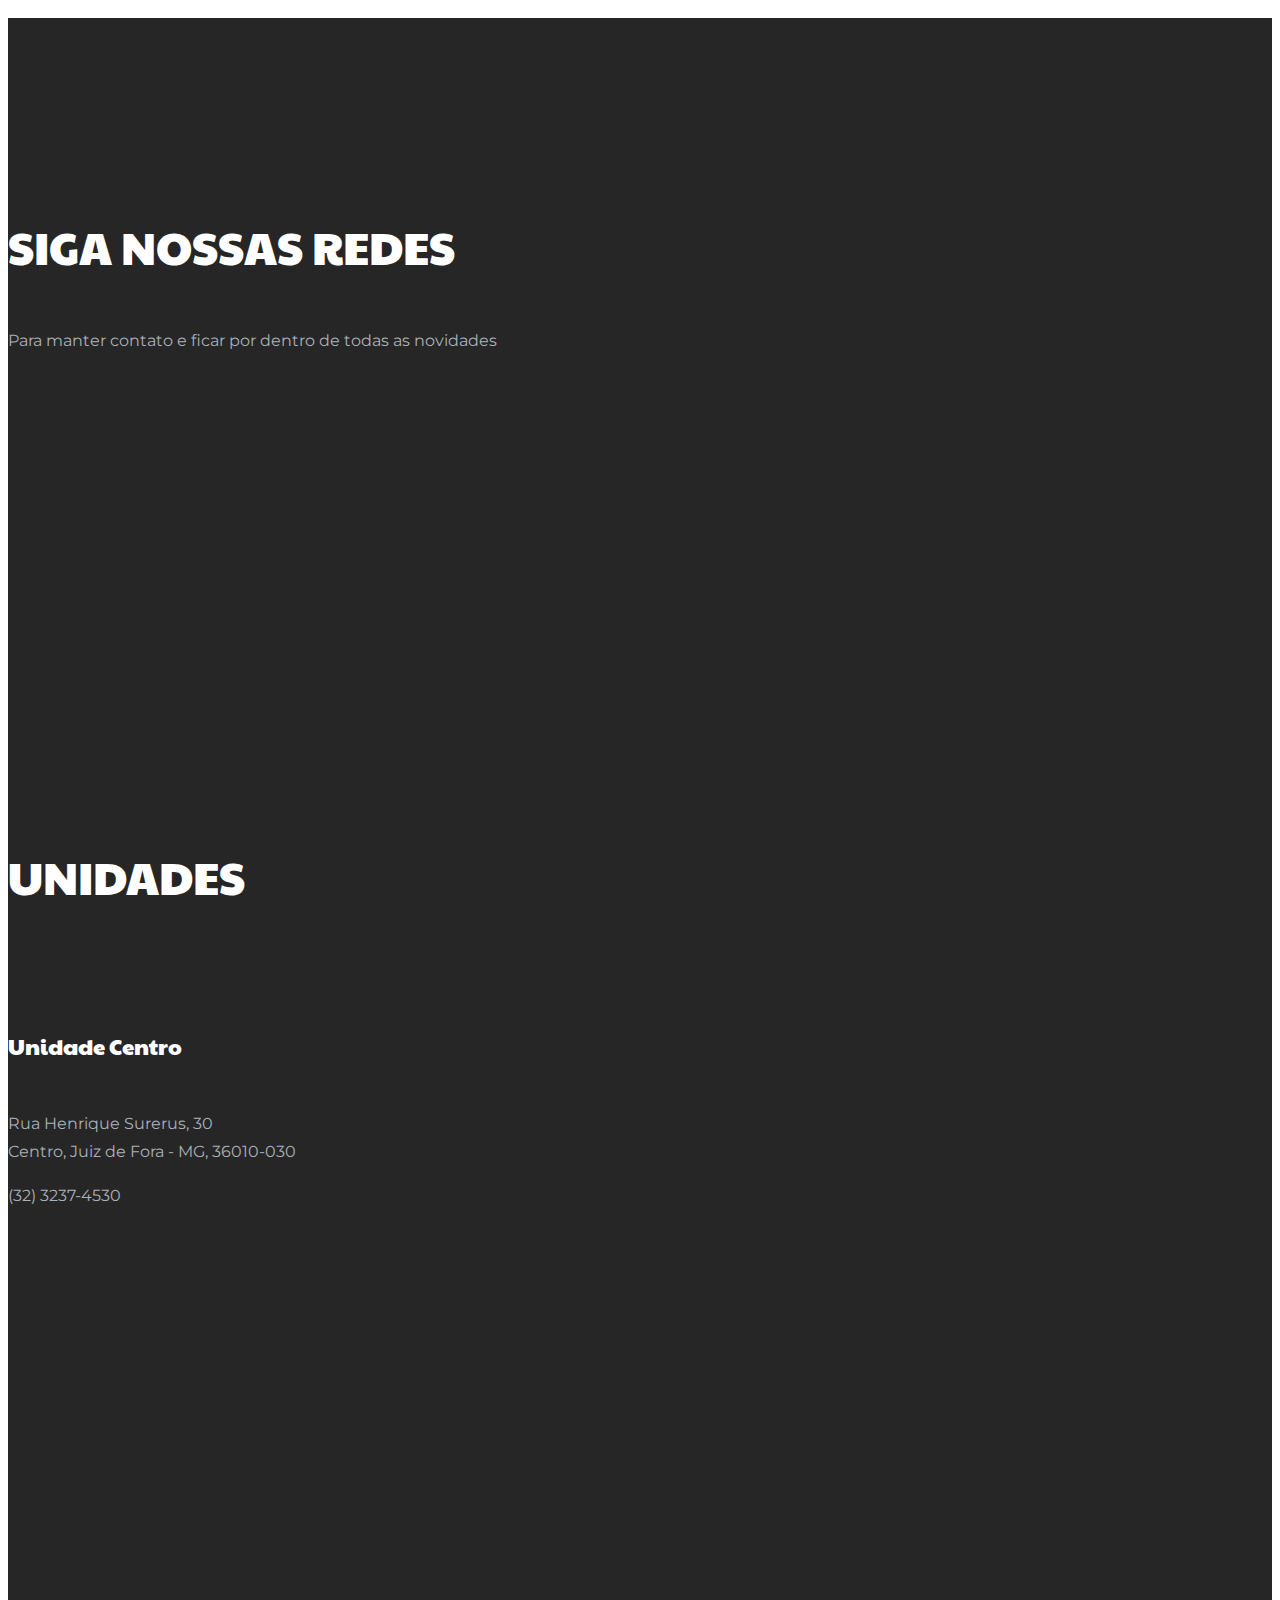
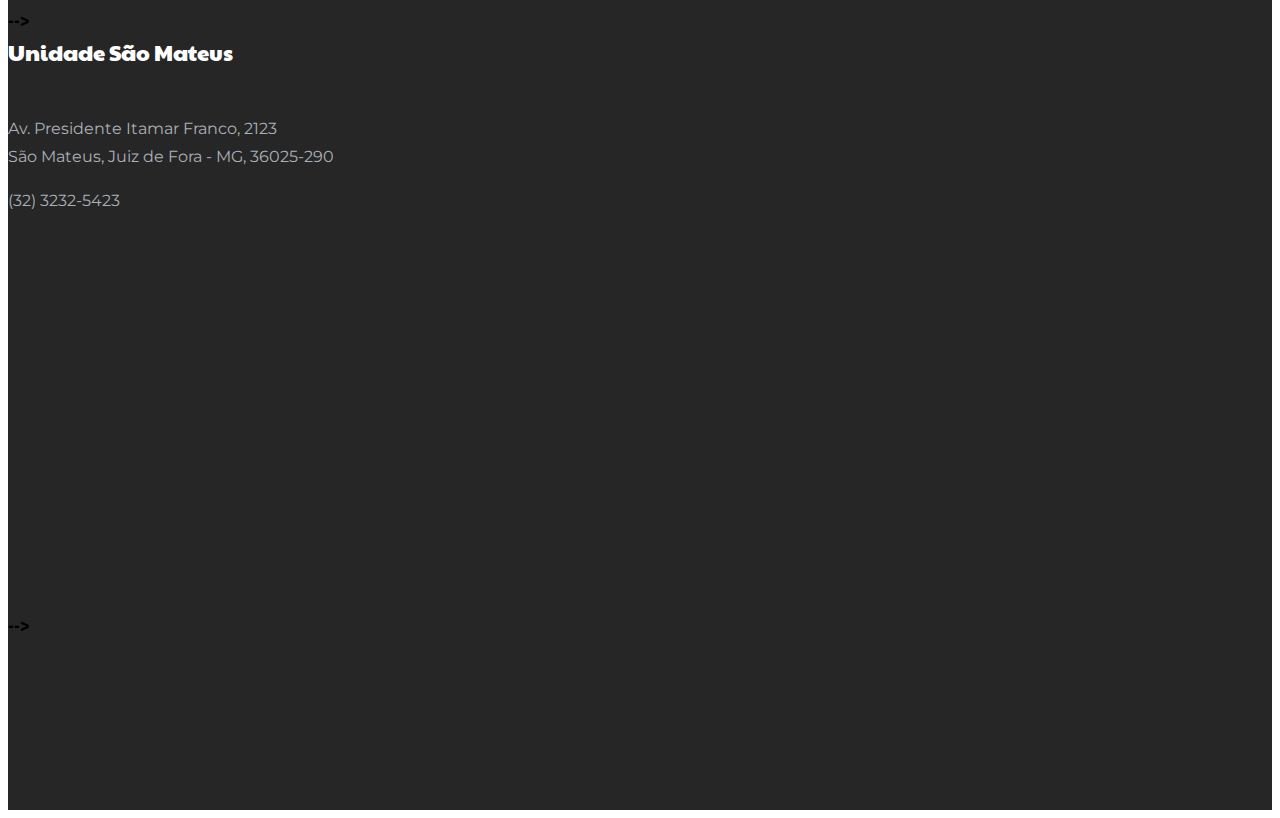
==== commit eddc9ca8: "começando design do endereço" ====
--- a/gym/index.html
+++ b/gym/index.html
@@ -681,27 +681,56 @@
         <div class="row">
           <div class="col-xl-12">
               <div class="section_title text-center mb-73">
-                  <h3>Endereço</h3>
-                  <p>Praça Santos Dumont, 62 <br> Gávea, Rio de Janeiro - RJ, 22470-060</p>
-                  <p><i class="fa fa-phone" ></i> <span> (21) 97222-7202 </span></p>
+                <h3>Unidades</h3>
+                <br>
+                <br>
+                <div class="row justify-content-center">
+                  <div class="col-md-6">
+                    <h4>Unidade Centro</h4>
+                    <p>Rua Henrique Surerus, 30 <br> Centro, Juiz de Fora - MG, 36010-030 </p>
+                    <p><i class="fa fa-phone" ></i> <span> (32) 3237-4530 </span></p>
+                  </div>
+                  <div class="col-md-6 order-md-3">
+                    <div class="mapouter">
+                      <div class="gmap_canvas" style="height: 400px">
+                        <iframe
+                          id="gmap_canvas"
+                          style="width:100%; height: 400px; margin-bottom: -7px;"
+                          src="https://www.google.com/maps/embed?pb=!1m18!1m12!1m3!1d14820.63638860648!2d-43.35885301316116!3d-21.77410271958905!2m3!1f0!2f0!3f0!3m2!1i1024!2i768!4f13.1!3m3!1m2!1s0x989ca04710a45b%3A0xe4a681e7b8c87496!2sColiseu%20Academia%20-%20Unidade%20Centro!5e0!3m2!1spt-BR!2sbr!4v1587353029255!5m2!1spt-BR!2sbr"
+                          frameborder="0"
+                          scrolling="no"
+                        />
+                        <!-- </iframe> -->
+                      </div>
+                    </div>
+                  </div>
+                  <div class="col-md-6">
+                    <h4>Unidade São Mateus</h4>
+                    <p>Av. Presidente Itamar Franco, 2123 <br> São Mateus, Juiz de Fora - MG, 36025-290 </p>
+                    <p><i class="fa fa-phone" ></i> <span> (32) 3232-5423 </span></p>
+                  </div>
+                  <div class="col-md-6 order-md-12">
+                    <div class="mapouter">
+                      <div class="gmap_canvas" style="height: 400px">
+                        <iframe
+                          id="gmap_canvas"
+                          style="width:100%; height: 400px; margin-bottom: -7px"
+                          src="https://www.google.com/maps/embed?pb=!1m18!1m12!1m3!1d14820.63638860648!2d-43.35885301316116!3d-21.77410271958905!2m3!1f0!2f0!3f0!3m2!1i1024!2i768!4f13.1!3m3!1m2!1s0x0%3A0x1d2e4cebee557f81!2sColiseu%20Academia%20-%20Unidade%20S%C3%A3o%20Mateus!5e0!3m2!1spt-BR!2sbr!4v1587353133279!5m2!1spt-BR!2sbr"
+                          frameborder="0"
+                          scrolling="no"
+                        />
+                        <!-- </iframe> -->
+                      </div>
+                    </div>
+                  </div>
+                </div>
               </div>
           </div>
         </div>
       </div>
     </div>
 
-    <div class="mapouter">
-      <div class="gmap_canvas" style="height: 400px">
-        <iframe
-          id="gmap_canvas"
-          style="width:100vw; height: 400px; margin-bottom: -7px margin-top: 60px;"
-          src="https://www.google.com/maps/embed?pb=!1m14!1m8!1m3!1d14693.514891791992!2d-43.226276!3d-22.9730969!3m2!1i1024!2i768!4f13.1!3m3!1m2!1s0x0%3A0x577a3fe182ed9372!2sLeGym!5e0!3m2!1spt-BR!2sbr!4v1586107168686!5m2!1spt-BR!2sbr"
-          frameborder="0"
-          scrolling="no"
-        />
-        <!-- </iframe> -->
-      </div>
-    </div>
+
 
     <!-- adress end  -->
 
--- a/gym/css/style.css
+++ b/gym/css/style.css
@@ -730,7 +730,7 @@
 .section_title h4 {
   font-size: 22px;
   font-weight: 500;
-  color: #001D38;
+  color: #ffffff;
   padding-bottom: 21px;
 }
 
@@ -1169,7 +1169,7 @@
 .header-area .main-header-area .main-menu ul li a::before {
   position: absolute;
   content: "";
-  background: #FF1414;
+  background: var(--accent-color);
   width: 100%;
   height: 3px;
   bottom: -33px;
@@ -1190,7 +1190,7 @@
 
 /* line 182, ../../Arafath/CL/Cl November/227. Health _ Fitness/HTML/scss/_header.scss */
 .header-area .main-header-area .main-menu ul li a.active {
-  color: #FF1414;
+  color: var(--accent-color);
 }
 
 /* line 184, ../../Arafath/CL/Cl November/227. Health _ Fitness/HTML/scss/_header.scss */
@@ -1201,7 +1201,7 @@
 
 /* line 189, ../../Arafath/CL/Cl November/227. Health _ Fitness/HTML/scss/_header.scss */
 .header-area .main-header-area .main-menu ul li a:hover {
-  color: #FF1414;
+  color: var(--accent-color);
 }
 
 /* line 193, ../../Arafath/CL/Cl November/227. Health _ Fitness/HTML/scss/_header.scss */
@@ -1331,7 +1331,7 @@
 .header-area .main-header-area.sticky ul li a::before {
   position: absolute;
   content: "";
-  background: #FF1414;
+  background: var(--accent-color);
   width: 100%;
   height: 3px;
   bottom: -27px;
@@ -6613,6 +6613,8 @@
   transform: scale(1.2);
 }
 
+html{scroll-behavior:smooth}
+
 :root {
   --accent-color: white;
   --inverse-accent-color: black;
@@ -6620,6 +6622,21 @@
   --gold-color2: #EEE8AA;
 }
 
+a[href^="tel"]{
+    color:inherit;
+    text-decoration:none;
+}
+
+::-moz-selection { /* Code for Firefox */
+  color: black;
+  background: var(--gold-color1);
+}
+
+::selection {
+  color: black;
+  background: var(--gold-color1);
+}
+
 .classtime-table {
   overflow-x: scroll; //horizontal
   -ms-overflow-style: none;
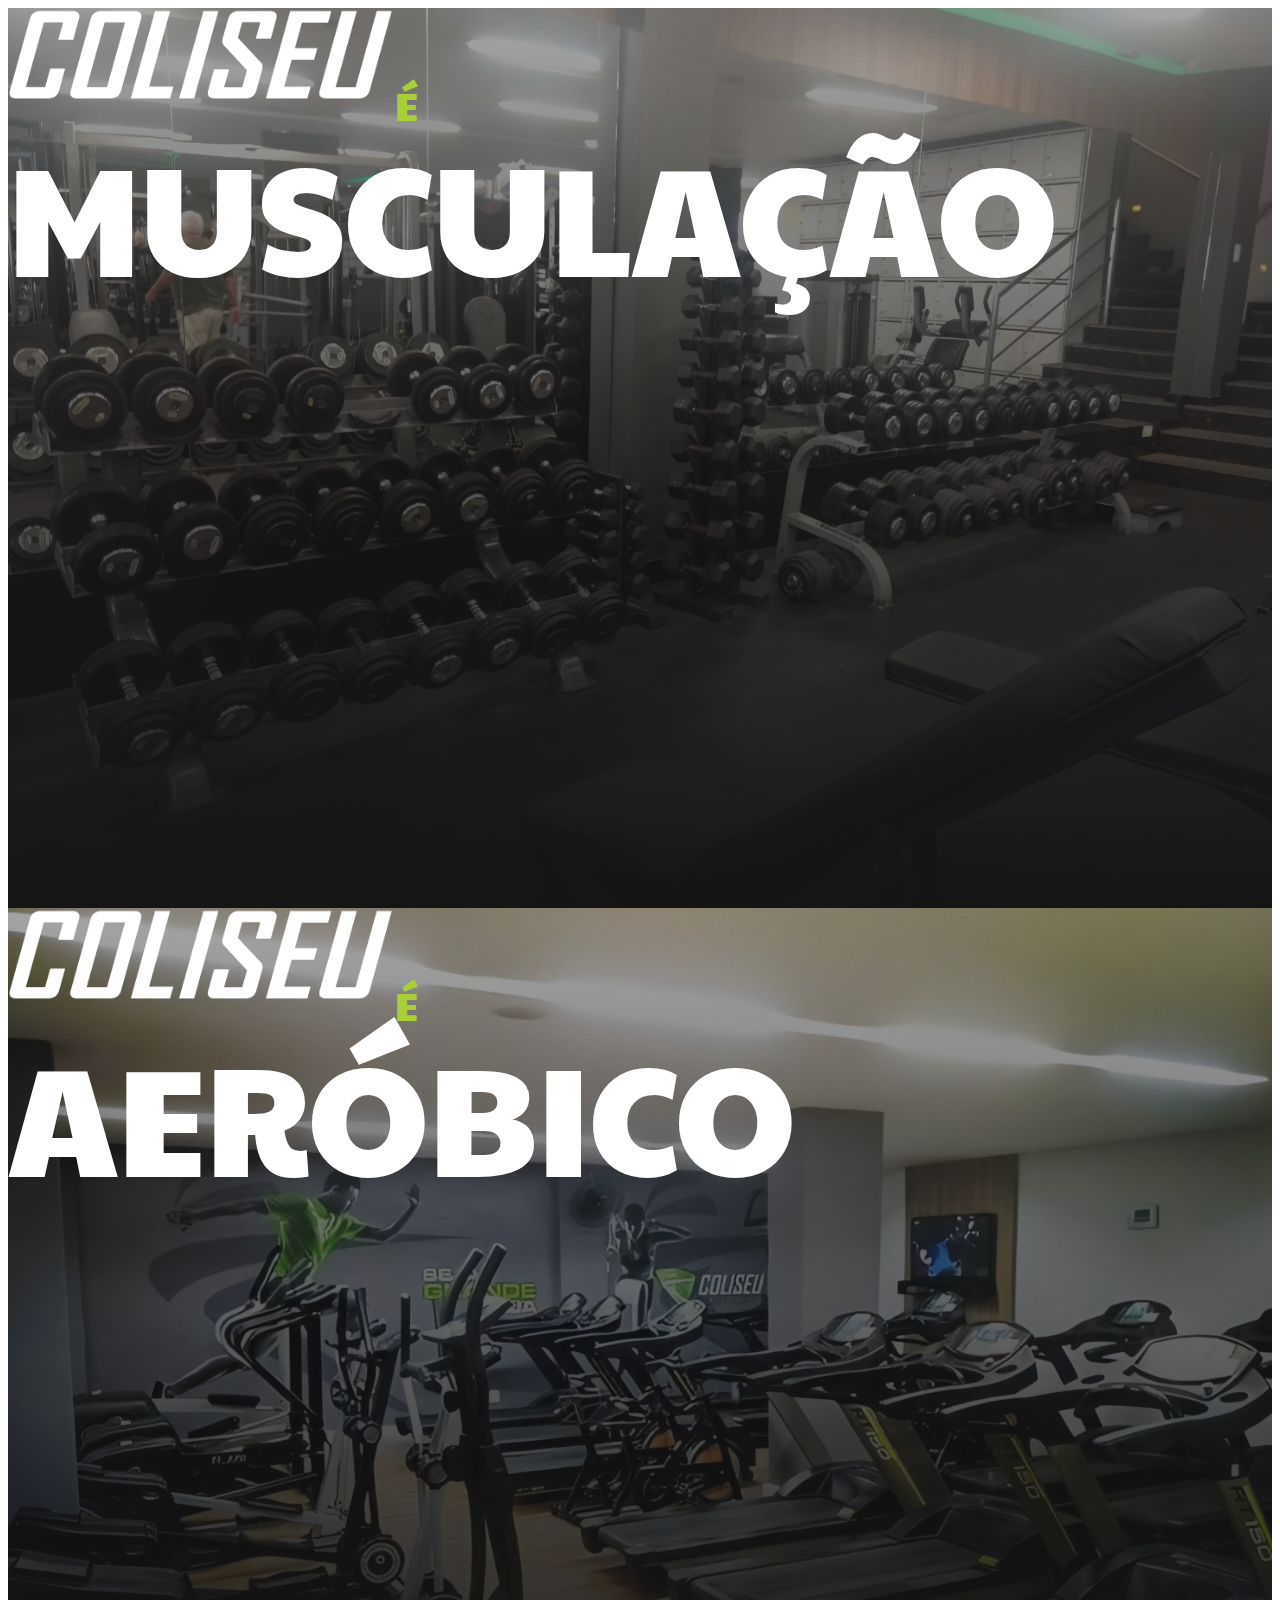
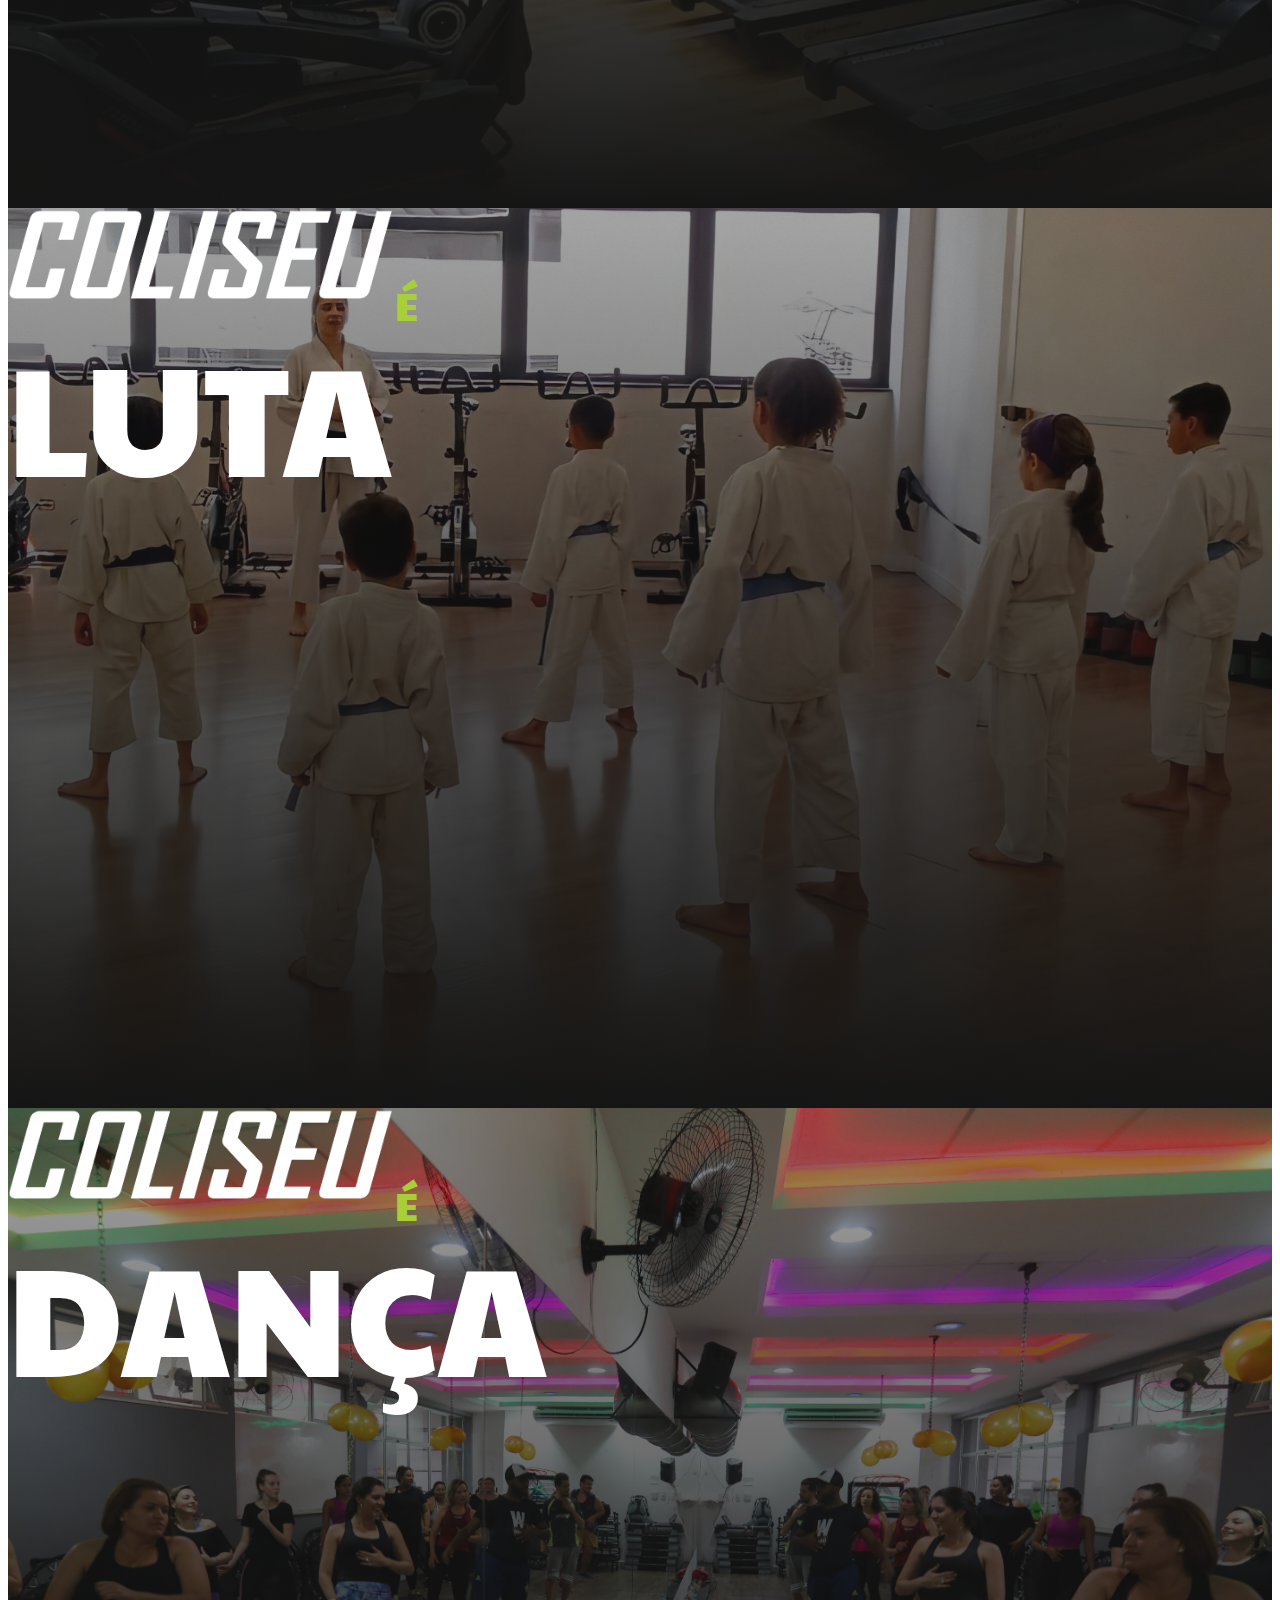
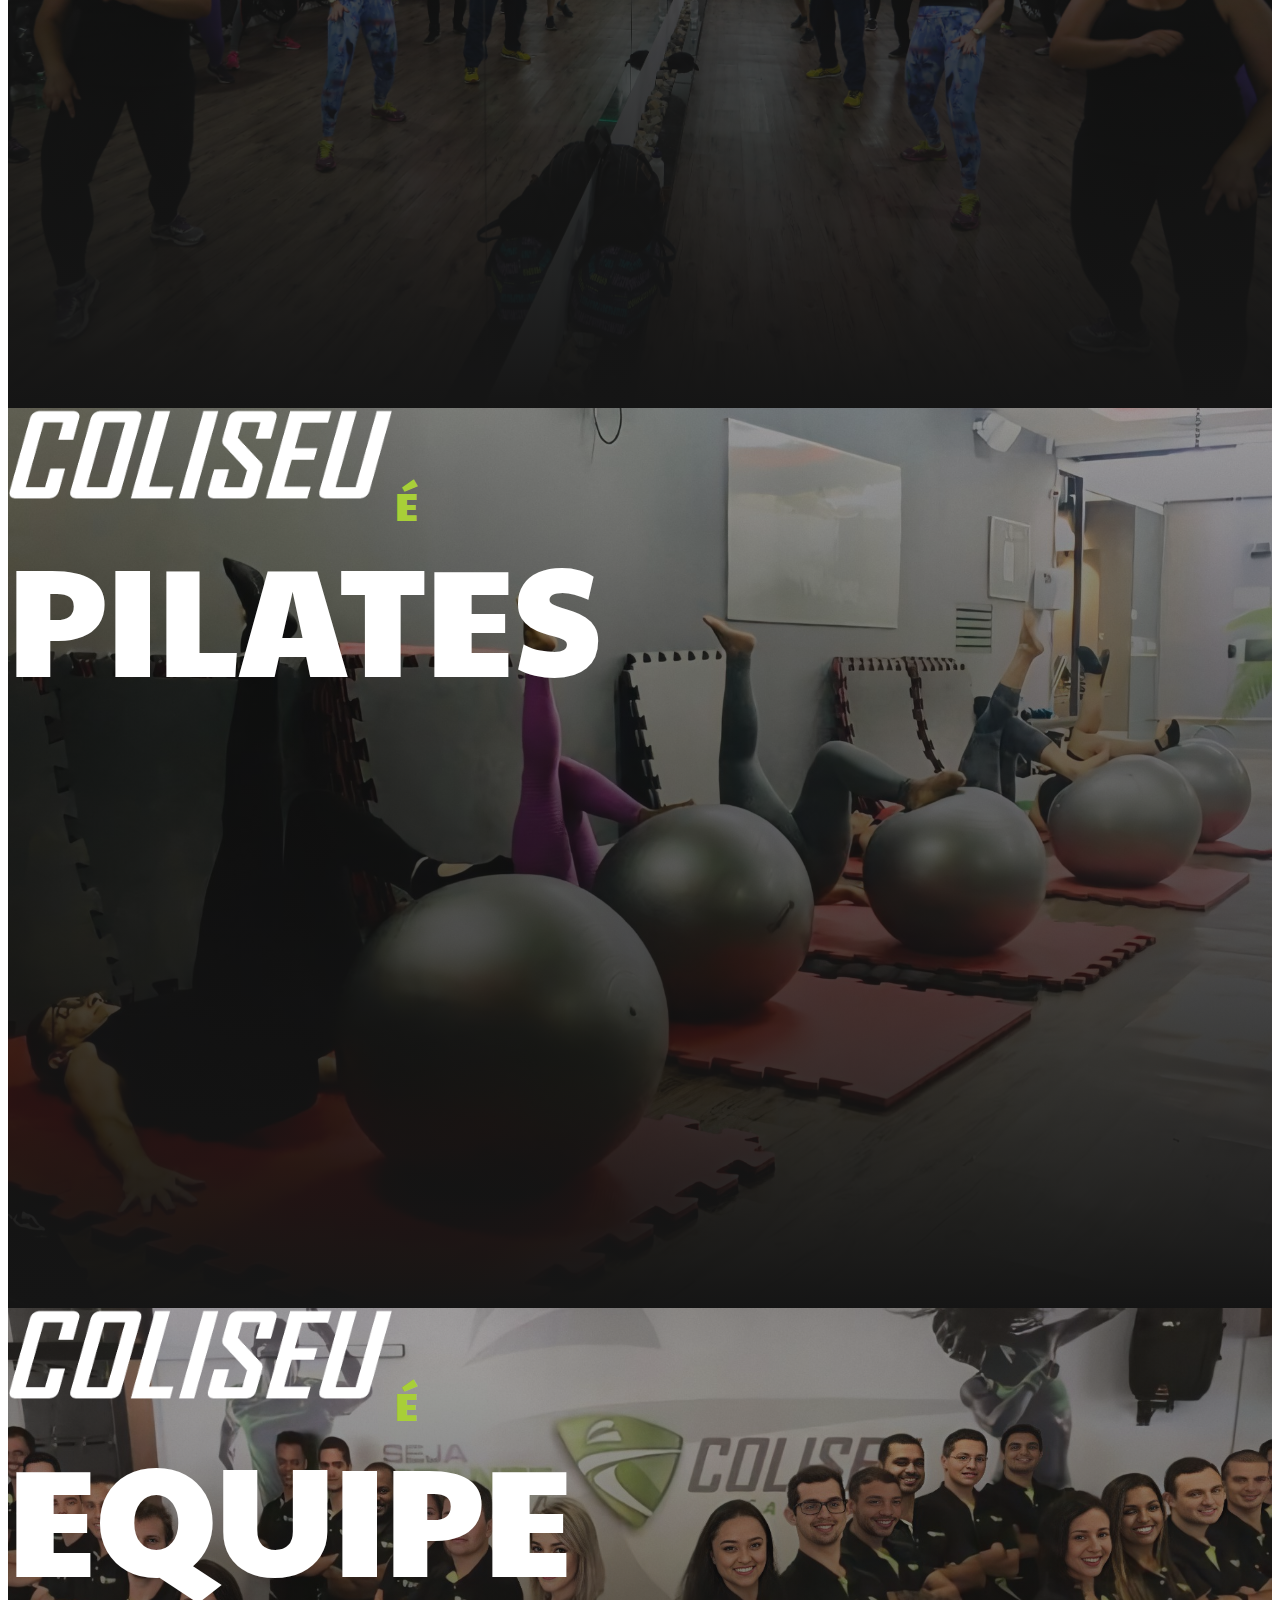
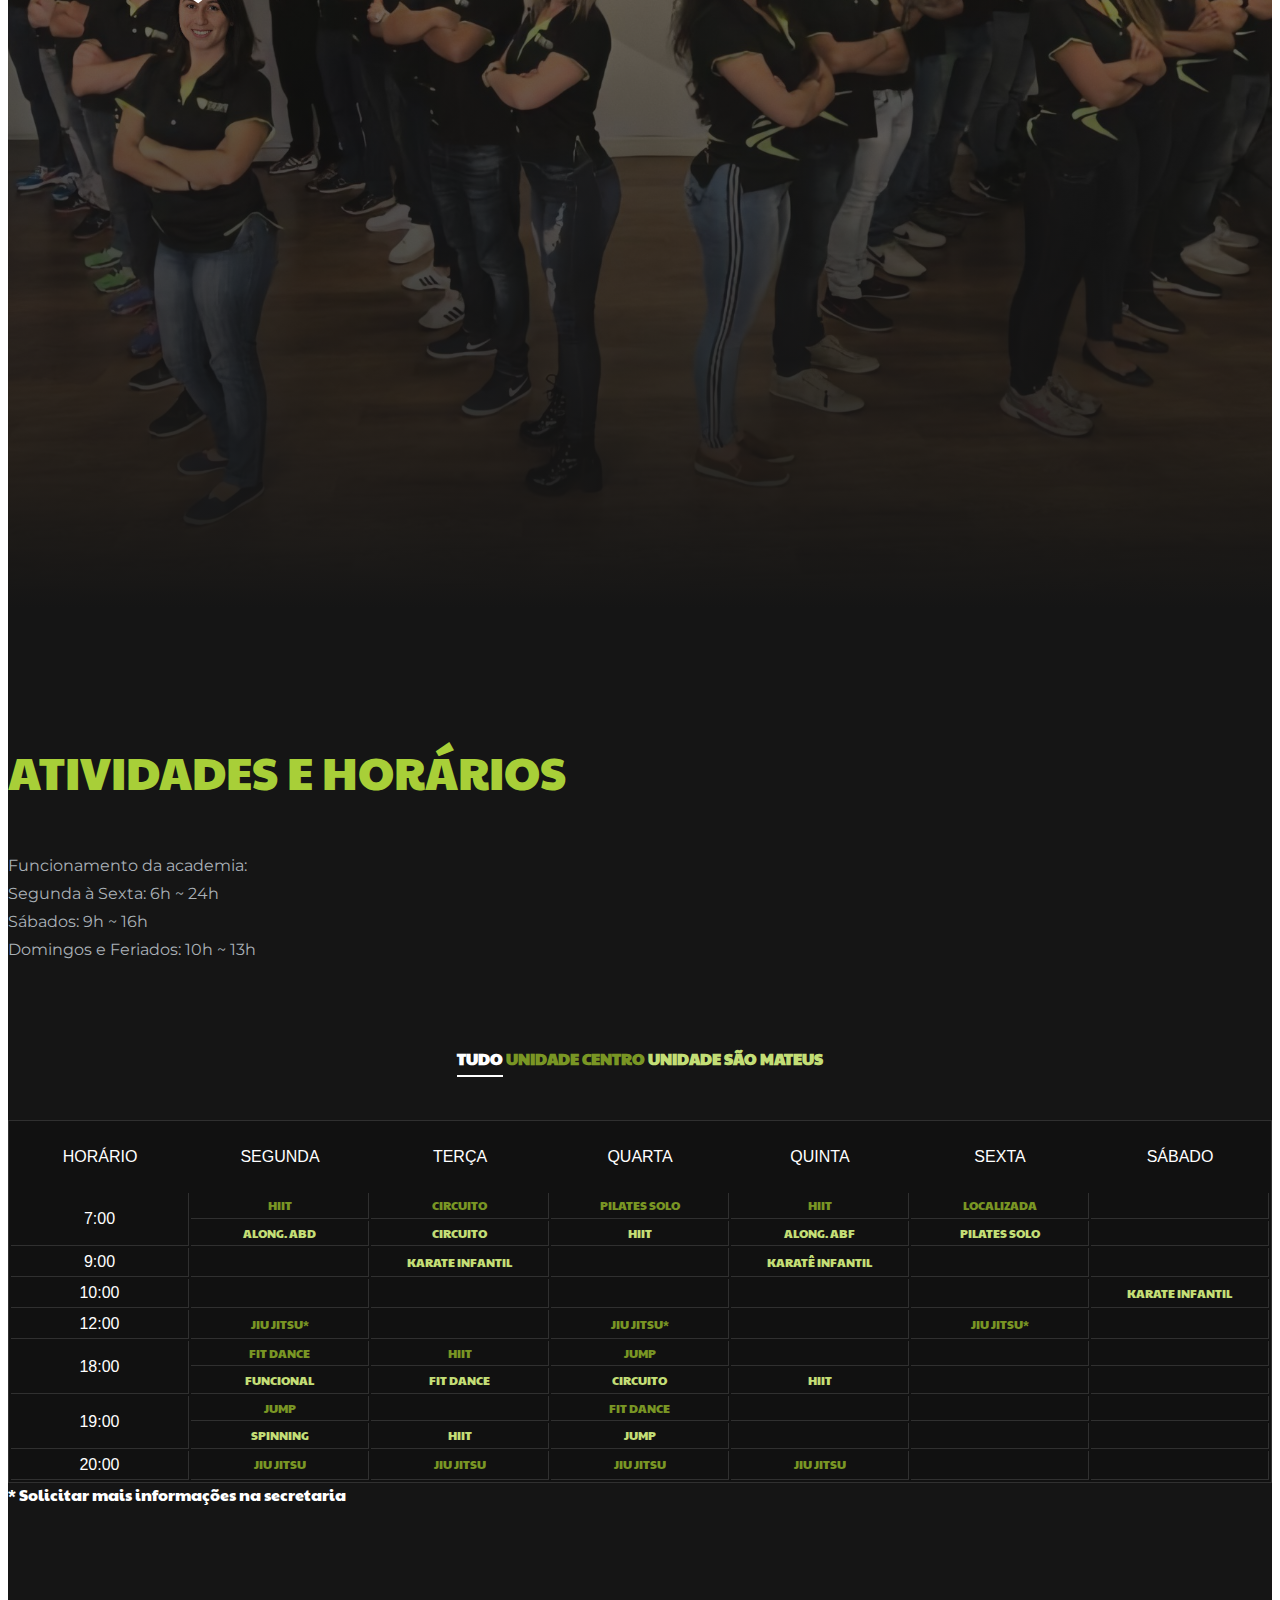
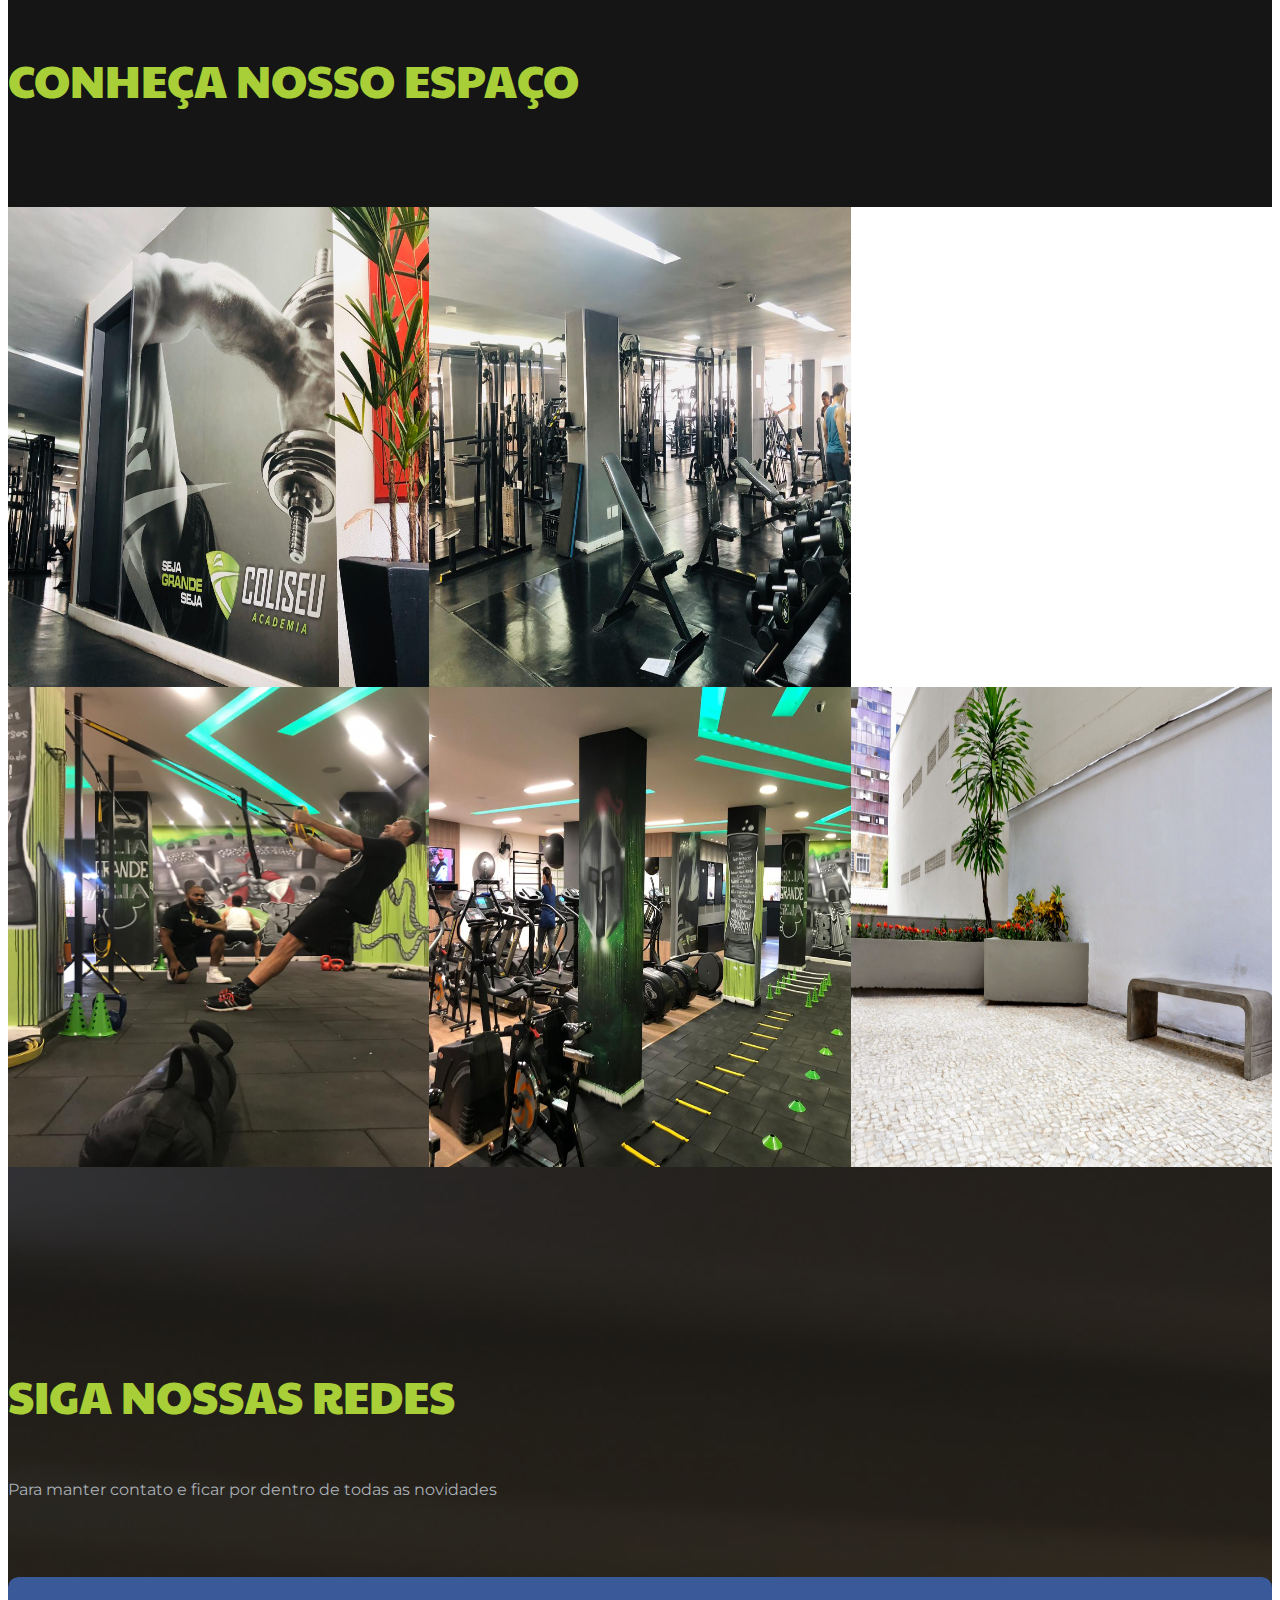
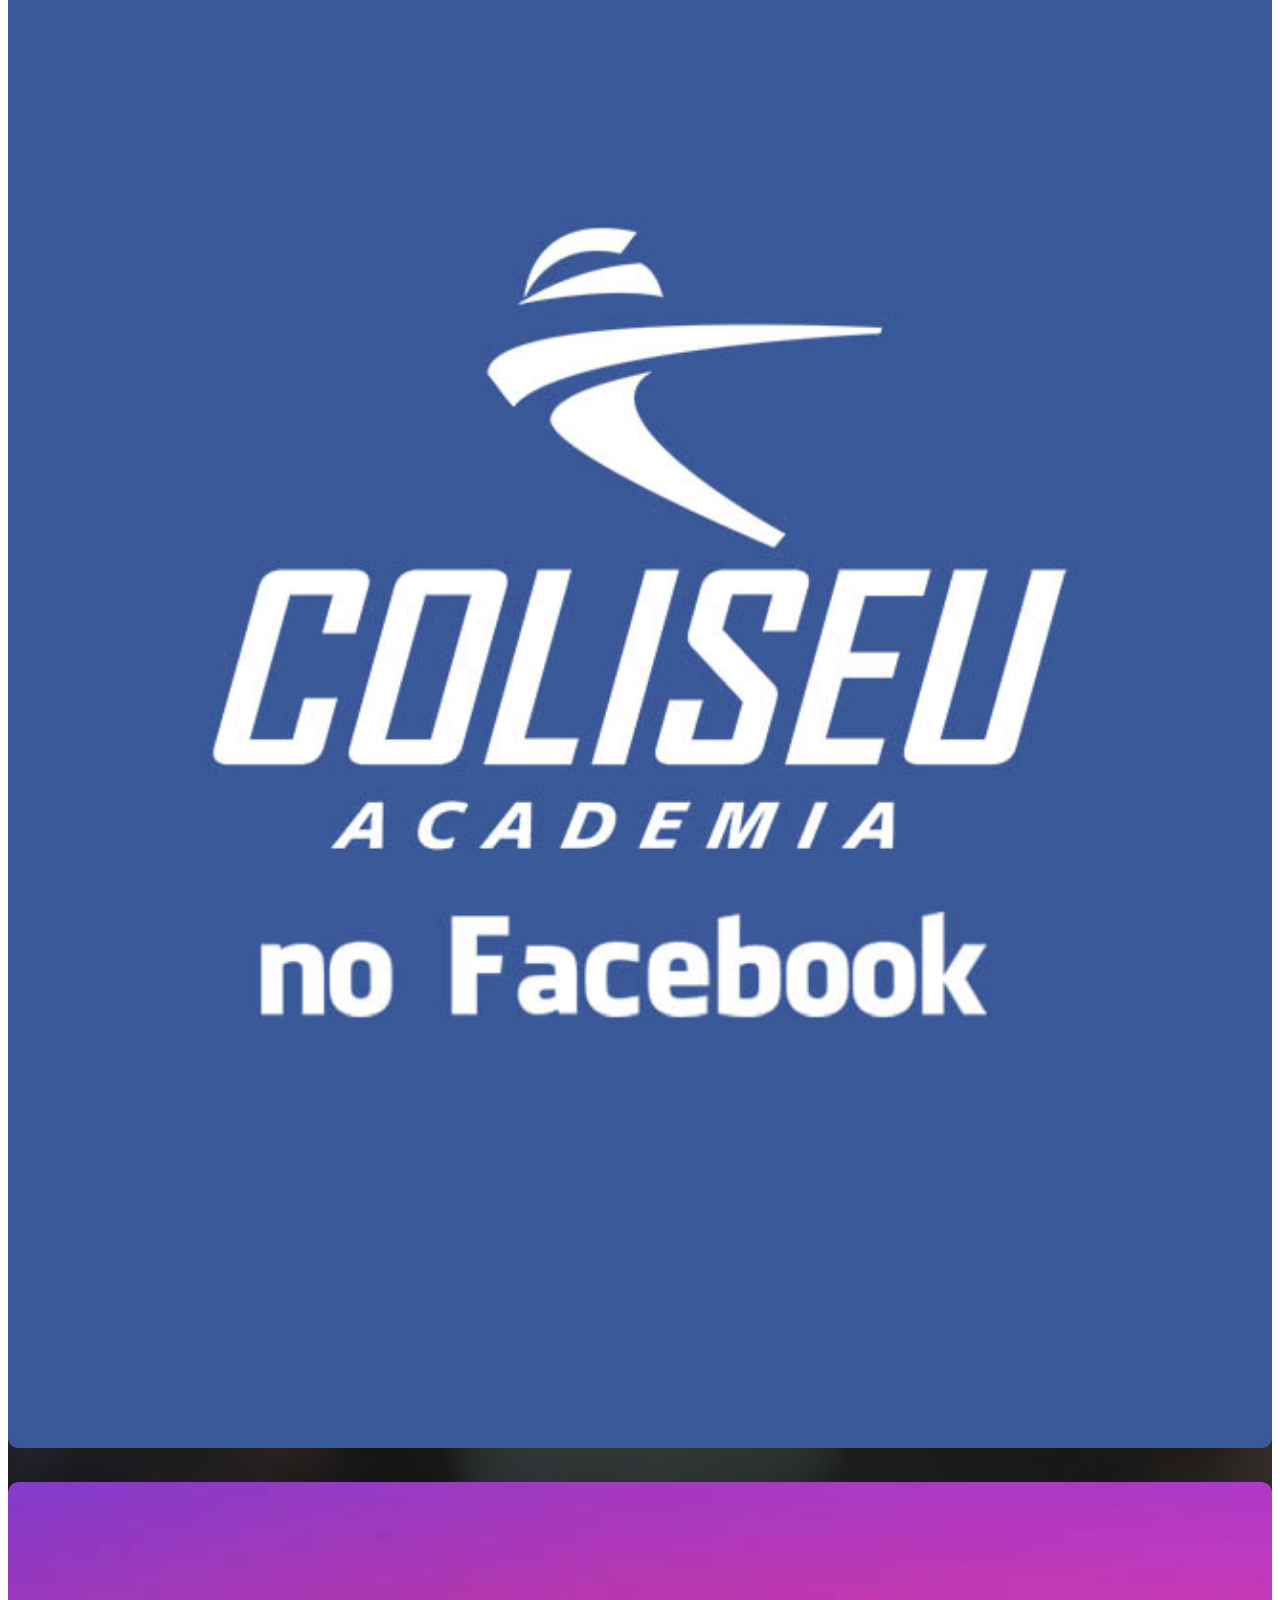
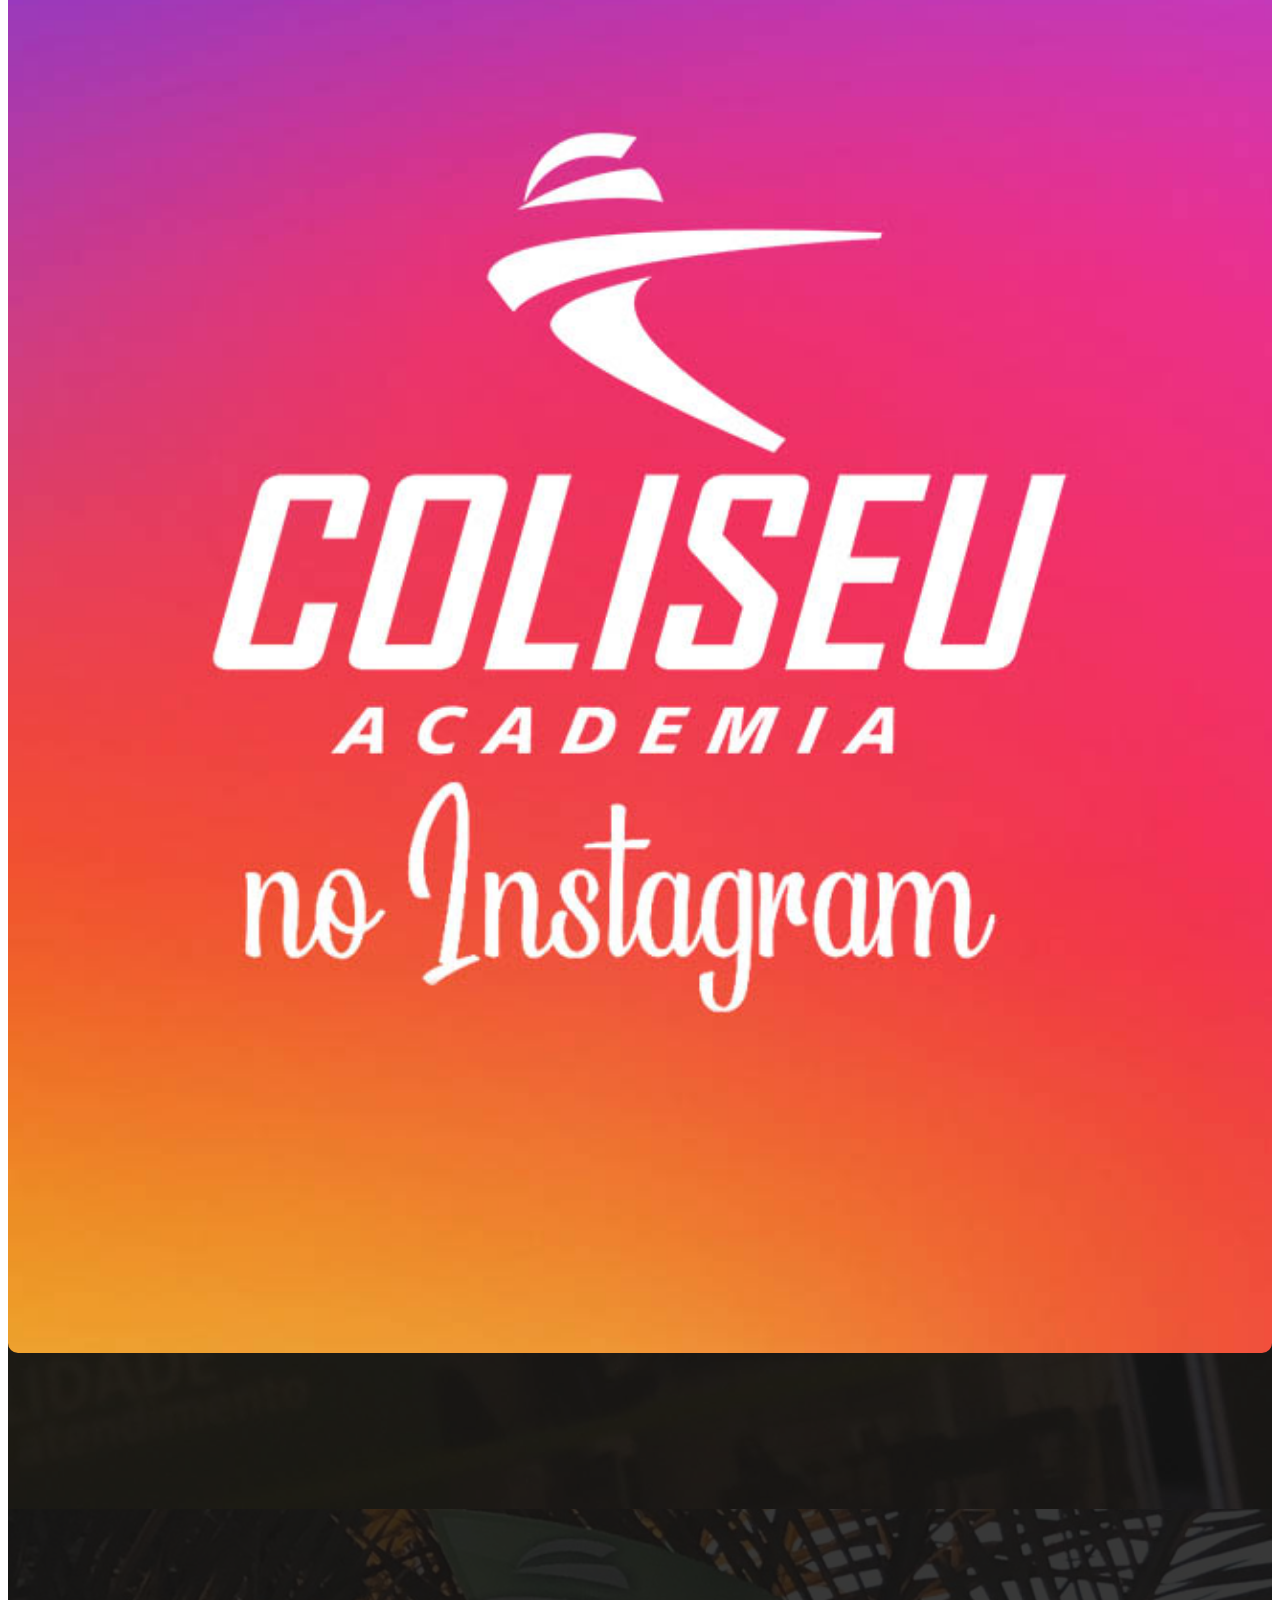
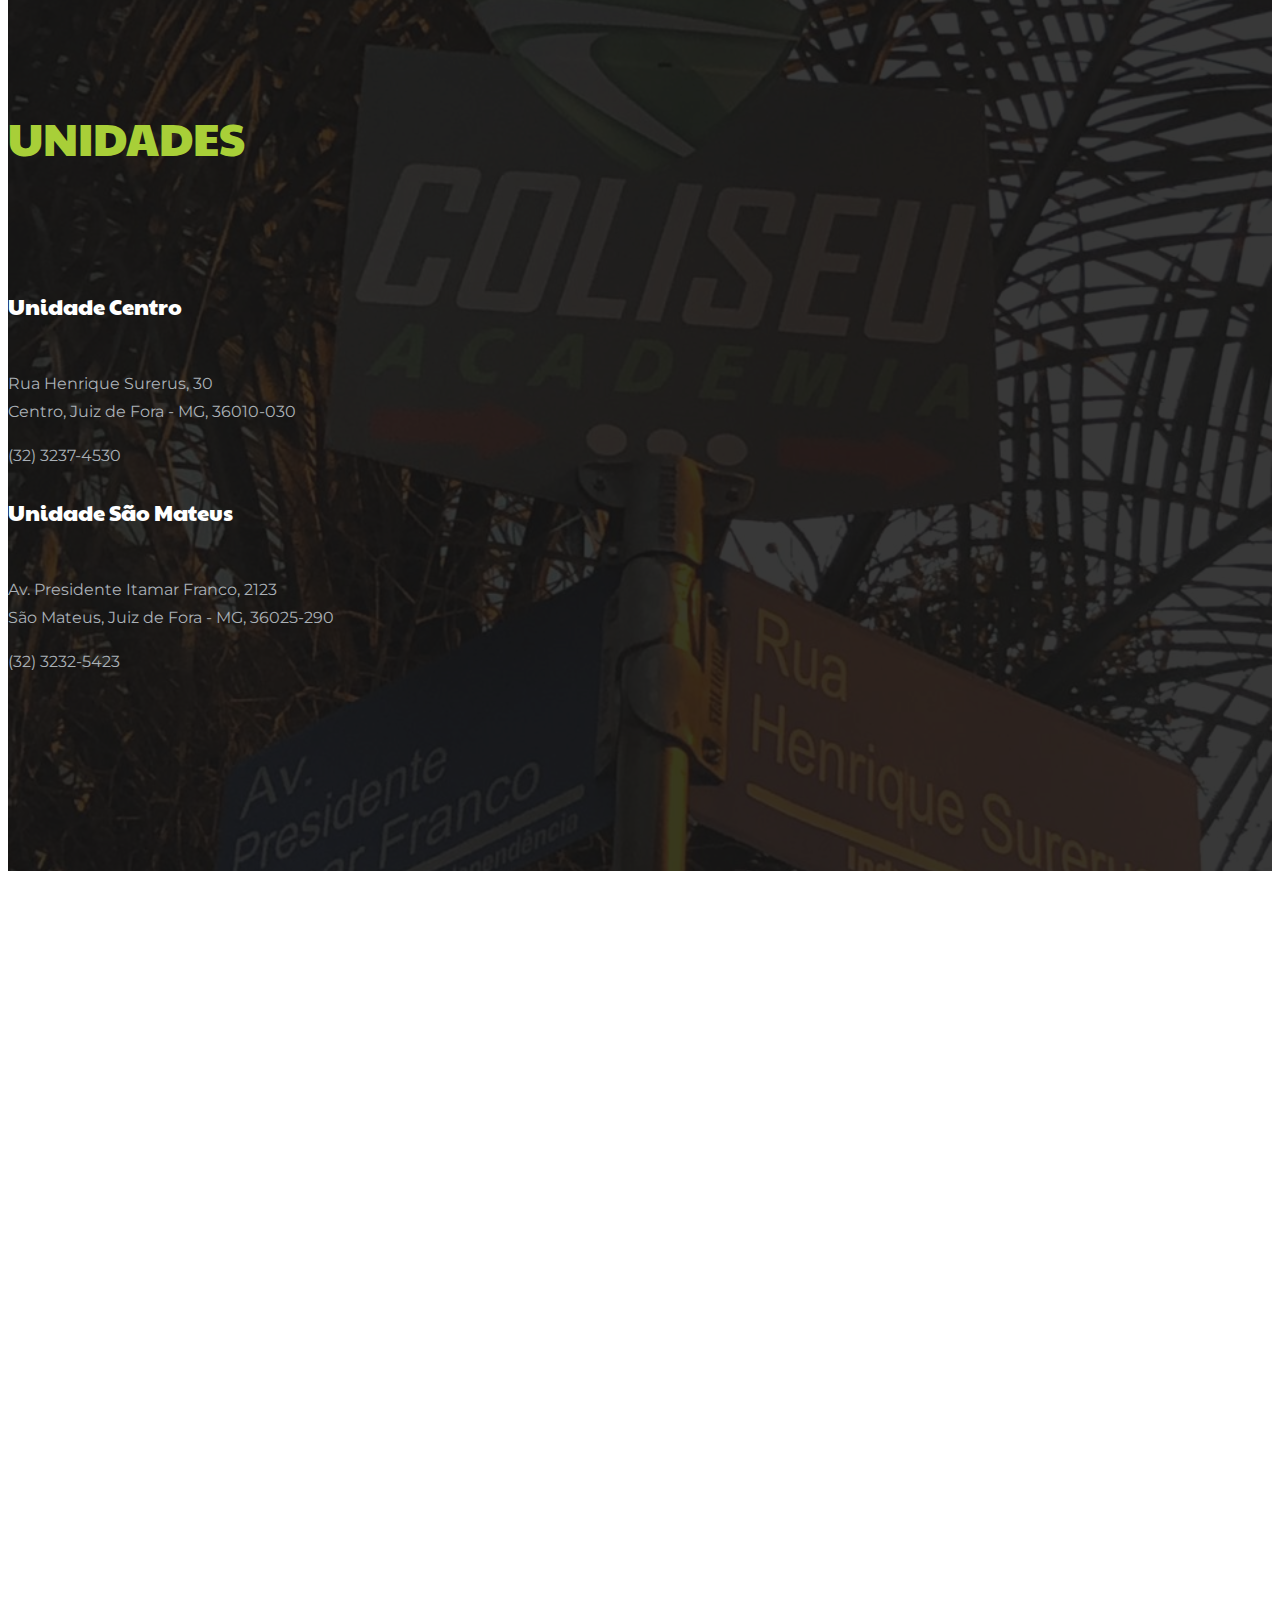
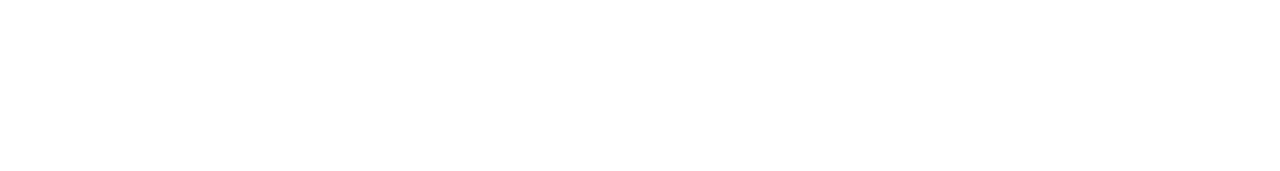
==== commit 14302cc3: "transformando na versão Coliseu" ====
--- a/gym/index.html
+++ b/gym/index.html
@@ -4,7 +4,7 @@
 <head>
     <meta charset="utf-8">
     <meta http-equiv="x-ua-compatible" content="ie=edge">
-    <title>Le Gym</title>
+    <title>Coliseu Academia</title>
     <meta name="description" content="">
     <meta name="viewport" content="width=device-width, initial-scale=1">
 
@@ -23,7 +23,7 @@
     <link rel="stylesheet" href="css/flaticon.css">
     <link rel="stylesheet" href="css/slicknav.css">
 
-    <link rel="stylesheet" href="css/style.css">
+    <link rel="stylesheet" href="css/style.min.css">
 
     <script
         src="https://code.jquery.com/jquery-3.3.1.js"
@@ -53,13 +53,13 @@
     <!-- slider_area_start -->
     <div class="slider_area" style="width: 100vw">
         <div class="slider_active owl-carousel">
-            <div class="single_slider d-flex align-items-center overlay" style="background-image: url(img/banner/gym-area1.jpg)">
+            <div class="single_slider d-flex align-items-center overlay" style="background-image: url(img/banner/gym-area-sm2.jpg)">
                 <div class="container">
                     <div class="row align-items-center justify-content-center">
                         <div class="col-xl-12">
                             <div class="slider_text text-center">
-                                <img src="img/coliseu-logo-color.png" class="logo" style="margin:auto" alt="">
-                                <span>É</span>
+                                <img src="img/coliseu-nome-white.png" class="logo mx-auto" style="margin-bottom:20px" alt="">
+                                <span style="color: #a8cf38" class="is">É</span>
                                 <h3>Musculação</h3>
                                 <!-- <p>Build Your Body and Fitness with Professional Touch</p>
                                 <a href="#" class="boxed-btn3">Join Us</a> -->
@@ -68,61 +68,61 @@
                     </div>
                 </div>
             </div>
-            <div class="single_slider  d-flex align-items-center overlay" style="background-image: url(img/banner/running.jpg)" >
+            <div class="single_slider  d-flex align-items-center overlay" style="background-image: url(img/banner/aerobico-area5.jpg)" >
                 <div class="container">
                     <div class="row align-items-center justify-content-center">
                       <div class="col-xl-12">
                           <div class="slider_text text-center">
-                              <img src="img/coliseu-logo-color.png" class="logo" style="margin:auto" alt="">
-                              <span>É</span>
-                              <h3>Aeróbico</h3>
+                            <img src="img/coliseu-nome-white.png" class="logo mx-auto" style="margin-bottom:20px" alt="">
+                            <span style="color: #a8cf38" class="is">É</span>
+                            <h3>Aeróbico</h3>
                           </div>
                       </div>
                     </div>
                 </div>
             </div>
-            <div class="single_slider  d-flex align-items-center overlay" style="background-image: url(img/banner/fighting.jpg)">
+            <div class="single_slider  d-flex align-items-center overlay" style="background-image: url(img/banner/fight-area.jpg)">
                 <div class="container">
                     <div class="row align-items-center justify-content-center">
                       <div class="col-xl-12">
                           <div class="slider_text text-center">
-                              <img src="img/coliseu-logo-color.png" class="logo" style="margin:auto" alt="">
-                              <span>É</span>
-                              <h3>Luta</h3>
+                            <img src="img/coliseu-nome-white.png" class="logo mx-auto" style="margin-bottom:20px" alt="">
+                            <span style="color: #a8cf38" class="is">É</span>
+                            <h3>Luta</h3>
                           </div>
                       </div>
                     </div>
                 </div>
             </div>
-            <div class="single_slider  d-flex align-items-center overlay" style="background-image: url(img/banner/dancing.jpg)">
+            <div class="single_slider  d-flex align-items-center overlay" style="background-image: url(img/banner/dance-area.jpg)">
                 <div class="container">
                   <div class="col-xl-12">
                       <div class="slider_text text-center">
-                          <img src="img/coliseu-logo-color.png" class="logo" style="margin:auto" alt="">
-                          <span>É</span>
-                          <h3>Dança</h3>
+                        <img src="img/coliseu-nome-white.png" class="logo mx-auto" style="margin-bottom:20px" alt="">
+                        <span style="color: #a8cf38" class="is">É</span>
+                        <h3>Dança</h3>
                       </div>
                   </div>
                 </div>
             </div>
-            <div class="single_slider  d-flex align-items-center overlay" style="background-image: url(img/banner/pilates1.jpg)">
+            <div class="single_slider  d-flex align-items-center overlay" style="background-image: url(img/banner/pilates.jpg)">
                 <div class="container">
                   <div class="col-xl-12">
                       <div class="slider_text text-center">
-                          <img src="img/coliseu-logo-color.png" class="logo" style="margin:auto" alt="">
-                          <span>É</span>
-                          <h3>pilates</h3>
+                        <img src="img/coliseu-nome-white.png" class="logo mx-auto" style="margin-bottom:20px" alt="">
+                        <span style="color: #a8cf38" class="is">É</span>
+                        <h3>pilates</h3>
                       </div>
                   </div>
                 </div>
             </div>
-            <div class="single_slider  d-flex align-items-center overlay" style="background-image: url(img/banner/biking.jpg)">
+            <div class="single_slider  d-flex align-items-center overlay" style="background-image: url(img/banner/equipe4.jpg)">
                 <div class="container">
                   <div class="col-xl-12">
                       <div class="slider_text text-center">
-                          <img src="img/coliseu-logo-color.png" class="logo" style="margin:auto" alt="">
-                          <span>É</span>
-                          <h3>spinning</h3>
+                        <img src="img/coliseu-nome-white.png" class="logo mx-auto" style="margin-bottom:20px" alt="">
+                        <span style="color: #a8cf38" class="is">É</span>
+                        <h3>Equipe</h3>
                       </div>
                   </div>
                 </div>
@@ -139,8 +139,9 @@
                   <div class="section_title text-center mb-73">
                       <h3>Atividades e Horários</h3>
                       <p>Funcionamento da academia:
-                        <br> Segunda à Sexta: 6h ~ 23h
-                        <br> Sábados e Feriados: 9h ~ 16h
+                        <br> Segunda à Sexta: 6h ~ 24h
+                        <br> Sábados: 9h ~ 16h
+                        <br> Domingos e Feriados: 10h ~ 13h
                       </p>
                   </div>
                 </div>
@@ -149,11 +150,9 @@
                 <div class="col-lg-12">
                     <div class="timetable-controls">
                         <ul class="row justify-content-center">
-                            <li class="active col-12 col-md-auto" style="margin: 10px 0;color: white" data-tsfilter="all">Todas as aulas</li>
-                            <li class="col-12 col-md-auto" style="margin: 10px 0; color: #DAA520" data-tsfilter="ginasticas">Ginásticas</li>
-                            <li class="col-12 col-md-auto" style="margin: 10px 0; color: #D3D3D3" data-tsfilter="dança">Aeróbico e Danças</li>
-                            <li class="col-12 col-md-auto" style="margin: 10px 0; color: #85C1E9" data-tsfilter="neuromuscular">neuromuscular</li>
-                            <li class="col-12 col-md-auto" style="margin: 10px 0; color: #FA8072" data-tsfilter="lutas">Artes Marciais</li>
+                            <li class="active col-12 col-md-auto" style="margin: 10px 0;color: white" data-tsfilter="all">Tudo</li>
+                            <li class="col-12 col-md-auto" style="margin: 10px 0; color: var(--accent-color-dark)" data-tsfilter="centro">Unidade Centro</li>
+                            <li class="col-12 col-md-auto" style="margin: 10px 0; color: var(--accent-color-light)" data-tsfilter="saomateus">Unidade São Mateus</li>
                         </ul>
                     </div>
                 </div>
@@ -173,403 +172,142 @@
                     </thead>
                     <tbody>
                       <tr>
-                          <td rowspan="2" class="workout-time">7:00</td>
-                          <td class="hover-bg ts-item" data-tsmeta="lutas">
-                              <h6>Jiu Jitsu</h6> </td>
-                          <td class="hover-bg ts-item" data-tsmeta="lutas">
-                              <h6>Jiu Jitsu</h6> </td>
-                          <td class="hover-bg ts-item" data-tsmeta="lutas">
-                              <h6>aikido</h6> </td>
-                          <td class="hover-bg ts-item" data-tsmeta="lutas">
-                              <h6>Jiu Jitsu</h6>
-                          <td class="hover-bg ts-item" data-tsmeta="lutas">
-                              <h6>aikido</h6> </td>
-                          <td></td>
+                        <td rowspan="2" class="workout-time">7:00</td>
+                        <td class="hover-bg ts-item" data-tsmeta="centro">
+                            <h6>HIIT</h6> </td>
+                        <td class="hover-bg ts-item" data-tsmeta="centro">
+                            <h6>Circuito</h6> </td>
+                        <td class="hover-bg ts-item" data-tsmeta="centro">
+                            <h6>Pilates Solo</h6> </td>
+                        <td class="hover-bg ts-item" data-tsmeta="centro">
+                            <h6>HIIT</h6>
+                        <td class="hover-bg ts-item" data-tsmeta="centro">
+                            <h6>Localizada</h6> </td>
+                        <td></td>
                       </tr>
                       <tr>
-                          <td class="hover-bg ts-item" data-tsmeta="ginasticas">
-                              <h6>Cross Training</h6>
-                          </td>
-                          <td></td>
-                          <td class="hover-bg ts-item" data-tsmeta="ginasticas">
-                              <h6>Cross Training</h6>
-                          </td>
-                          <td></td>
-                          <td class="hover-bg ts-item" data-tsmeta="ginasticas">
-                              <h6>Cross Training</h6>
-                          </td>
-                          <td></td>
-                      </tr>
-                        <!--  -->
-                      <tr>
-                          <td rowspan="1" class="workout-time">8:00</td>
-                          <td class="hover-bg ts-item" data-tsmeta="dança">
-                              <h6>Bike Indoor</h6>
-                          </td>
-                          <td class="hover-bg ts-item" data-tsmeta="neuromuscular">
-                              <h6>Yoga</h6>
-                          </td>
-                          <td class="hover-bg ts-item" data-tsmeta="dança">
-                              <h6>Bike Indoor</h6>
-                          </td>
-                          <td class="hover-bg ts-item" data-tsmeta="neuromuscular">
-                              <h6>Yoga</h6>
-                          </td>
-                          <td class="hover-bg ts-item" data-tsmeta="dança">
-                              <h6>Bike Indoor</h6>
-                          </td>
-                          <td></td>
+                        <td class="hover-bg ts-item" data-tsmeta="saomateus">
+                            <h6>Along. ABD</h6> </td>
+                        <td class="hover-bg ts-item" data-tsmeta="saomateus">
+                            <h6>Circuito</h6> </td>
+                        <td class="hover-bg ts-item" data-tsmeta="saomateus">
+                            <h6>HIIT</h6> </td>
+                        <td class="hover-bg ts-item" data-tsmeta="saomateus">
+                            <h6>Along. ABF</h6>
+                        <td class="hover-bg ts-item" data-tsmeta="saomateus">
+                            <h6>Pilates Solo</h6> </td>
+                        <td></td>
                       </tr>
                       <!--  -->
                       <tr>
-                          <td rowspan="1" class="workout-time">8:20</td>
-                          <td class="hover-bg ts-item" data-tsmeta="ginasticas">
-                              <h6>Local</h6>
-                          </td>
-                          <td></td>
-                          <td class="hover-bg ts-item" data-tsmeta="ginasticas">
-                              <h6>Local</h6>
-                          </td>
-                          <td></td>
-                          <td class="hover-bg ts-item" data-tsmeta="ginasticas">
-                              <h6>step/local</h6>
-                          </td>
-                          <td></td>
-                      </tr>
-                      <!--  -->
-                      <tr>
-                          <td rowspan="1" class="workout-time">9:00</td>
-                          <td class="hover-bg ts-item" data-tsmeta="neuromuscular">
-                              <h6>Mat Pilates</h6>
-                          </td>
-                          <td></td>
-                          <td class="hover-bg ts-item" data-tsmeta="neuromuscular">
-                              <h6>Mat Pilates</h6>
-                          </td>
-                          <td></td>
-                          <td class="hover-bg ts-item" data-tsmeta="neuromuscular">
-                              <h6>Mat Pilates</h6>
-                          </td>
-                          <td class="hover-bg ts-item" data-tsmeta="ginasticas">
-                              <h6>funcional</h6>
-                          </td>
-                      </tr>
-                      <!--  -->
-                      <tr>
-                          <td rowspan="1" class="workout-time">9:20</td>
-                          <td class="hover-bg ts-item" data-tsmeta="ginasticas">
-                              <h6>Local</h6>
-                          </td>
-                          <td class="hover-bg ts-item" data-tsmeta="ginasticas">
-                              <h6>Local</h6>
-                          </td>
-                          <td class="hover-bg ts-item" data-tsmeta="ginasticas">
-                              <h6>Step/Local</h6>
-                          </td>
-                          <td class="hover-bg ts-item" data-tsmeta="ginasticas">
-                              <h6>Local</h6>
-                          </td>
-                          <td class="hover-bg ts-item" data-tsmeta="ginasticas">
-                              <h6>Local</h6>
-                          </td>
-                          <td></td>
-                      </tr>
-                      <!-- -->
-                      <tr>
-                          <td rowspan="1" class="workout-time">10:00</td>
-                          <td></td>
-                          <td></td>
-                          <td></td>
-                          <td></td>
-                          <td></td>
-                          <td class="hover-bg ts-item" data-tsmeta="dança">
-                              <h6>Bike Indoor</h6>
-                          </td>
-                      </tr>
-                      <!--  -->
-                      <tr>
-                          <td rowspan="1" class="workout-time">10:15</td>
-                          <td></td>
-                          <td class="hover-bg ts-item" data-tsmeta="dança">
-                              <h6>Ballet Adulto</h6>
-                          </td>
-                          <td></td>
-                          <td class="hover-bg ts-item" data-tsmeta="dança">
-                              <h6>Ballet Adulto</h6>
-                          </td>
-                          <td></td>
-                          <td></td>
-                      </tr>
-                      <!--  -->
-                      <tr>
-                          <td rowspan="1" class="workout-time">10:30</td>
-                          <td class="hover-bg ts-item" data-tsmeta="neuromuscular">
-                              <h6>alongamento</h6>
-                          </td>
-                          <td></td>
-                          <td class="hover-bg ts-item" data-tsmeta="neuromuscular">
-                              <h6>alongamento</h6>
-                          </td>
-                          <td></td>
-                          <td class="hover-bg ts-item" data-tsmeta="neuromuscular">
-                              <h6>alongamento</h6>
-                          </td>
-                          <td></td>
-                      </tr>
-                      <!--  -->
-                      <tr>
-                          <td rowspan="1" class="workout-time">11:00</td>
-                          <td></td>
-                          <td class="hover-bg ts-item" data-tsmeta="neuromuscular">
-                              <h6>alongamento</h6>
-                          </td>
-                          <td></td>
-                          <td class="hover-bg ts-item" data-tsmeta="neuromuscular">
-                              <h6>alongamento</h6>
-                          </td>
-                          <td></td>
-                          <td class="hover-bg ts-item" data-tsmeta="lutas">
-                              <h6>Jiu Jitsu</h6>
-                          </td>
-                      </tr>
-                      <!--  -->
-                      <tr>
-                          <td rowspan="1" class="workout-time">12:00</td>
-                          <td class="hover-bg ts-item" data-tsmeta="dança">
-                              <h6>Bike Indoor</h6>
-                          </td>
-                          <td class="hover-bg ts-item" data-tsmeta="dança">
-                              <h6>Bike Indoor</h6>
-                          </td>
-                          <td class="hover-bg ts-item" data-tsmeta="dança">
-                              <h6>Bike Indoor</h6>
-                          </td>
-                          <td class="hover-bg ts-item" data-tsmeta="dança">
-                              <h6>Bike Indoor</h6>
-                          </td>
-                          <td class="hover-bg ts-item" data-tsmeta="dança">
-                              <h6>Bike Indoor</h6>
-                          </td>
-                          <td></td>
-                      </tr>
-                      <!--  -->
-                      <tr>
-                          <td rowspan="1" class="workout-time">13:00</td>
-                          <td class="hover-bg ts-item" data-tsmeta="dança">
-                              <h6>Caribbean Dance</h6>
-                          </td>
-                          <td class="hover-bg ts-item" style="text-transform: bold" data-tsmeta="ginasticas">
-                              <h6>abdomen*</h6>
-                          </td>
-                          <td></td>
-                          <td class="hover-bg ts-item" style="text-transform: bold" data-tsmeta="ginasticas">
-                              <h6>abdomen*</h6>
-                          </td>
-                          <td></td>
-                          <td></td>
-                      </tr>
-                      <!--  -->
-                      <tr>
-                          <td rowspan="1" class="workout-time">13:20</td>
-                          <td></td>
-                          <td class="hover-bg ts-item" data-tsmeta="ginasticas">
-                              <h6>glúteo*</h6>
-                          </td>
-                          <td></td>
-                          <td class="hover-bg ts-item" data-tsmeta="ginasticas">
-                              <h6>glúteo*</h6>
-                          </td>
-                          <td></td>
-                          <td></td>
-                      </tr>
-                      <!-- -->
-                      <tr>
-                          <td rowspan="1" class="workout-time">13:40</td>
-                          <td></td>
-                          <td class="hover-bg ts-item" data-tsmeta="neuromuscular">
-                              <h6>alongamento*</h6>
-                          </td>
-                          <td></td>
-                          <td class="hover-bg ts-item" data-tsmeta="neuromuscular">
-                              <h6>alongamento*</h6>
-                          </td>
-                          <td></td>
-                          <td></td>
-                      </tr>
-                      <!--  -->
-                      <tr>
-                          <td rowspan="1" class="workout-time">16:30</td>
-                          <td class="hover-bg ts-item" data-tsmeta="lutas">
-                              <h6>Jiu Jitsu</h6> </td>
-                          <td class="hover-bg ts-item" data-tsmeta="lutas">
-                              <h6>Jiu Jitsu</h6> </td>
-                          <td></td>
-                          <td class="hover-bg ts-item" data-tsmeta="lutas">
-                              <h6>Jiu Jitsu</h6>
-                          <td></td>
-                          <td></td>
-                      </tr>
-                      <tr>
-                          <td rowspan="1" class="workout-time">17:00</td>
-                          <td></td>
-                          <td class="hover-bg ts-item" data-tsmeta="dança">
-                              <h6>ballet Adulto</h6>
-                          </td>
-                          <td class="hover-bg ts-item" data-tsmeta="dança">
-                              <h6>caribbean Dance</h6>
-                          </td>
-                          <td class="hover-bg ts-item" data-tsmeta="dança">
-                              <h6>ballet Adulto</h6>
-                          </td>
-                          <td></td>
-                          <td></td>
-                      </tr>
-                      <!--  -->
-                      <tr>
-                          <td rowspan="1" class="workout-time">18:00</td>
-                          <td class="hover-bg ts-item" data-tsmeta="lutas">
-                              <h6>Jiu Jitsu Infantil</h6>
-                          </td>
-                          <td></td>
-                          <td class="hover-bg ts-item" data-tsmeta="lutas">
-                              <h6>Jiu Jitsu Infantil</h6>
-                          </td>
-                          <td></td>
-                          <td></td>
-                          <td></td>
-                      </tr>
-                      <!--  -->
-                      <tr>
-                          <td rowspan="1" class="workout-time">18:10</td>
-                          <td class="hover-bg ts-item" data-tsmeta="ginasticas">
-                              <h6>step/local</h6>
-                          </td>
-                          <td class="hover-bg ts-item" data-tsmeta="ginasticas">
-                              <h6>local</h6>
-                          </td>
-                          <td class="hover-bg ts-item" data-tsmeta="ginasticas">
-                              <h6>step</h6>
-                          </td>
-                          <td class="hover-bg ts-item" data-tsmeta="ginasticas">
-                              <h6>local</h6>
-                          </td>
-                          <td class="hover-bg ts-item" data-tsmeta="ginasticas">
-                              <h6>local</h6>
-                          </td>
-                          <td></td>
-                      </tr>
-                      <!--  -->
-                      <tr>
-                          <td rowspan="1" class="workout-time">19:10</td>
-                          </td>
-                          <td></td>
-                          <td class="hover-bg ts-item" data-tsmeta="dança">
-                              <h6>Bike Indoor</h6>
-                          </td>
-                          <td></td>
-                          <td class="hover-bg ts-item" data-tsmeta="dança">
-                              <h6>Bike Indoor</h6>
-                          </td>
-                          <td></td>
-                          <td></td>
-                      </tr>
-                      <!--  -->
-                      <tr>
-                          <td rowspan="1" class="workout-time">19:15</td>
-                          <td class="hover-bg ts-item" data-tsmeta="ginasticas">
-                              <h6>local</h6>
-                          </td>
-                          <td class="hover-bg ts-item" data-tsmeta="ginasticas">
-                              <h6>local</h6>
-                          </td>
-                          <td class="hover-bg ts-item" data-tsmeta="ginasticas">
-                              <h6>local</h6>
-                          </td>
-                          <td class="hover-bg ts-item" data-tsmeta="ginasticas">
-                              <h6>local</h6>
-                          </td>
-                          <td class="hover-bg ts-item" data-tsmeta="ginasticas">
-                              <h6>local</h6>
-                          </td>
-                          <td></td>
-                      </tr>
-                      <!-- -->
-                      <tr>
-                          <td rowspan="1" class="workout-time">19:30</td>
-                          <td class="hover-bg ts-item" data-tsmeta="lutas">
-                              <h6>jiu Jitsu</h6>
-                          </td>
-                          <td class="hover-bg ts-item" data-tsmeta="lutas">
-                              <h6>jiu Jitsu</h6>
-                          </td>
-                          <td class="hover-bg ts-item" data-tsmeta="lutas">
-                              <h6>jiu Jitsu</h6>
-                          </td>
-                          <td class="hover-bg ts-item" data-tsmeta="lutas">
-                              <h6>jiu Jitsu</h6>
-                          </td>
-                          <td class="hover-bg ts-item" data-tsmeta="lutas">
-                              <h6>jiu Jitsu</h6>
-                          </td>
-                          <td></td>
-                      </tr>
-                      <!--  -->
-                      <tr>
-                          <td rowspan="1" class="workout-time">20:15</td>
-                          <td></td>
-                          <td></td>
-                          <td></td>
-                          <td></td>
-                          <td></td>
-                          <td></td>
-                      </tr>
-                      <!--  -->
-                      <tr>
-                          <td rowspan="1" class="workout-time">20:30</td>
-                          <td class="hover-bg ts-item" data-tsmeta="neuromuscular">
-                              <h6>yoga</h6>
-                          </td>
-                          <td></td>
-                          <td class="hover-bg ts-item" data-tsmeta="neuromuscular">
-                              <h6>yoga</h6>
-                          </td>
-                          <td></td>
-                          <td></td>
-                          <td></td>
-                      </tr>
-                      <!--  -->
-                      <tr>
-                          <td rowspan="1" class="workout-time">21:00</td>
-                          <td class="hover-bg ts-item" data-tsmeta="lutas">
-                              <h6>kickboxing</h6>
-                          </td>
-                          <td></td>
-                          <td class="hover-bg ts-item" data-tsmeta="lutas">
-                              <h6>kickboxing</h6>
-                          </td>
-                          <td></td>
-                          <td></td>
-                          <td></td>
-                      </tr>
-                      <!--  -->
-                      <tr>
-                          <td rowspan="1" class="workout-time">21:15</td>
-                          <td></td>
-                          <td class="hover-bg ts-item" data-tsmeta="lutas">
-                              <h6>aikido</h6>
-                          </td>
-                          <td></td>
-                          <td class="hover-bg ts-item" data-tsmeta="lutas">
-                              <h6>aikido</h6>
-                          </td>
-                          <td></td>
-                          <td></td>
-                      </tr>
-                      <!--  -->
+                        <td rowspan="1" class="workout-time">9:00</td>
+                        <td></td>
+                        <td class="hover-bg ts-item" data-tsmeta="saomateus">
+                            <h6>Karate Infantil</h6> </td>
+                        <td></td>
+                        <td class="hover-bg ts-item" data-tsmeta="saomateus">
+                            <h6>Karatê Infantil</h6>
+                        <td></td>
+                        <td></td>
+                        </tr>
+                        <!--  -->
+                        <tr>
+                            <td rowspan="1" class="workout-time">10:00</td>
+                            <td></td>
+                            <td></td>
+                            <td></td>
+                            <td></td>
+                            <td></td>
+                            <td class="hover-bg ts-item" data-tsmeta="saomateus">
+                                <h6>Karate Infantil</h6> </td>
+                        </tr>
+                        <!--  -->
+                        <tr>
+                            <td rowspan="1" class="workout-time">12:00</td>
+                            <td class="hover-bg ts-item" data-tsmeta="centro">
+                                <h6>Jiu Jitsu*</h6> </td>
+                            <td></td>
+                            <td class="hover-bg ts-item" data-tsmeta="centro">
+                                <h6>Jiu Jitsu*</h6> </td>
+                            <td></td>
+                            <td class="hover-bg ts-item" data-tsmeta="centro">
+                                <h6>Jiu Jitsu*</h6> </td>
+                            <td></td>
+                        </tr>
+                        <!--  -->
+                        <tr>
+                            <td rowspan="2" class="workout-time">18:00</td>
+                            <td class="hover-bg ts-item" data-tsmeta="centro">
+                                <h6>Fit Dance</h6> </td>
+                            <td class="hover-bg ts-item" data-tsmeta="centro">
+                                <h6>HIIT</h6> </td>
+                            <td class="hover-bg ts-item" data-tsmeta="centro">
+                                <h6>JUMP</h6> </td>
+                            <td></td>
+                            <td></td>
+                            <td></td>
+                        </tr>
+                        <tr>
+                            <td class="hover-bg ts-item" data-tsmeta="saomateus">
+                                <h6>Funcional</h6>
+                            </td>
+                            <td class="hover-bg ts-item" data-tsmeta="saomateus">
+                                <h6>Fit Dance</h6>
+                            </td>
+                            <td class="hover-bg ts-item" data-tsmeta="saomateus">
+                                <h6>Circuito</h6>
+                            </td>
+                            <td class="hover-bg ts-item" data-tsmeta="saomateus">
+                                <h6>HIIT</h6>
+                            </td>
+                            <td></td>
+                            <td></td>
+                        </tr>
+                        <!--  -->
+                        <tr>
+                            <td rowspan="2" class="workout-time">19:00</td>
+                            <td class="hover-bg ts-item" data-tsmeta="centro">
+                                <h6>Jump</h6> </td>
+                            <td></td>
+                            <td class="hover-bg ts-item" data-tsmeta="centro">
+                                <h6>Fit Dance</h6> </td>
+                            <td></td>
+                            <td></td>
+                            <td></td>
+                        </tr>
+                        <tr>
+                            <td class="hover-bg ts-item" data-tsmeta="saomateus">
+                                <h6>Spinning</h6>
+                            </td>
+                            <td class="hover-bg ts-item" data-tsmeta="saomateus">
+                                <h6>HIIT</h6>
+                            </td>
+                            <td class="hover-bg ts-item" data-tsmeta="saomateus">
+                                <h6>JUMP</h6>
+                            </td>
+                            <td></td>
+                            <td></td>
+                            <td></td>
+                        </tr>
+                        <!--  -->
+                        <tr>
+                            <td rowspan="1" class="workout-time">20:00</td>
+                            <td class="hover-bg ts-item" data-tsmeta="centro">
+                                <h6>Jiu Jitsu</h6> </td>
+                            <td class="hover-bg ts-item" data-tsmeta="centro">
+                                <h6>Jiu Jitsu</h6> </td>
+                            <td class="hover-bg ts-item" data-tsmeta="centro">
+                                <h6>Jiu Jitsu</h6> </td>
+                            <td class="hover-bg ts-item" data-tsmeta="centro">
+                                <h6>Jiu Jitsu</h6> </td>
+                            <td></td>
+                            <td></td>
+                        </tr>
+                        <!--  -->
                     </tbody>
                 </table>
-                <div style="color: var(--accent-color); padding-bottom: 20px">
-                  * aulas de 20/30 minutos
+                <div style="color: white; padding-bottom: 20px">
+                  * Solicitar mais informações na secretaria
                 </div>
             </div>
         </div>
@@ -577,7 +315,7 @@
     <!-- Class Time Section End -->
 
     <!-- gallery_start -->
-    <div id="espaço" class="overlay2" style="padding: 80px 0 20px 0; background-color: black;">
+    <div id="espaço" class="" style="padding: 80px 0 20px 0; background-color: var(--background-color);">
       <div class="container">
         <div class="row">
           <div class="col-xl-12">
@@ -590,58 +328,58 @@
     </div>
     <div class="gallery_area">
         <div class="single_gallery big_img ">
-          <a style=""  class="popup-image" href="img/gallery/class-area2.jpg">
-            <div class="hover_pop">
-                <p class="appear-on-hover gallery-title" style="text-align: center; margin-top: 200px">Sala de Aulas Coletivas</p>
-            </div>
-          </a>
-            <img src="img/gallery/class-area2.jpg" alt="">
+          <a style=""  class="popup-image" href="img/gallery/hall-area3.jpg">
+            <div class="hover_pop">
+                <p class="appear-on-hover gallery-title" style="text-align: center; margin-top: 200px">Hall de entrada</p>
+            </div>
+          </a>
+            <img src="img/gallery/hall-area3.jpg" alt="">
         </div>
         <div class="single_gallery big_img">
-          <a style=""  class="popup-image" href="img/gallery/fight-area1.jpg">
-            <div class="hover_pop">
-                <p class="appear-on-hover gallery-title" style="text-align: center; margin-top: 200px">Sala de Artes Marciais</p>
-            </div>
-          </a>
-            <img src="img/gallery/fight-area1.jpg" alt="">
+          <a style=""  class="popup-image" href="img/gallery/gym-area.jpg">
+            <div class="hover_pop">
+                <p class="appear-on-hover gallery-title" style="text-align: center; margin-top: 200px">Sala de Musculação</p>
+            </div>
+          </a>
+            <img src="img/gallery/gym-area.jpg" alt="">
         </div>
         <div class="single_gallery big_img">
-          <a style=""  class="popup-image" href="img/gallery/gym-area6.jpg">
-            <div class="hover_pop">
-                <p class="appear-on-hover gallery-title" style="text-align: center; margin-top: 200px">Sala de Ginástica</p>
-            </div>
-          </a>
-            <img src="img/gallery/gym-area6.jpg" alt="">
+          <a style=""  class="popup-image" href="img/gallery/dance-area2.jpg">
+            <div class="hover_pop">
+                <p class="appear-on-hover gallery-title" style="text-align: center; margin-top: 200px">Sala de Dança</p>
+            </div>
+          </a>
+            <img src="img/gallery/dance-area2.jpg" alt="">
         </div>
         <div class="single_gallery big_img">
-          <a style=""  class="popup-image" href="img/gallery/pilates-area4.jpg">
-            <div class="hover_pop">
-                <p class="appear-on-hover gallery-title" style="text-align: center; margin-top: 200px">Sala de Pilates</p>
-            </div>
-          </a>
-            <img src="img/gallery/pilates-area4.jpg" alt="">
+          <a style=""  class="popup-image" href="img/gallery/cross-area.jpg">
+            <div class="hover_pop">
+                <p class="appear-on-hover gallery-title" style="text-align: center; margin-top: 200px">Area de Cross Training</p>
+            </div>
+          </a>
+            <img src="img/gallery/cross-area.jpg" alt="">
         </div>
         <div class="single_gallery big_img">
-          <a style=""  class="popup-image" href="img/gallery/running-area.jpg">
-            <div class="hover_pop">
-                <p class="appear-on-hover gallery-title" style="text-align: center; margin-top: 200px">Sala de Corrida</p>
-            </div>
-          </a>
-            <img src="img/gallery/running-area.jpg" alt="">
+          <a style=""  class="popup-image" href="img/gallery/aerobico-area.jpg">
+            <div class="hover_pop">
+                <p class="appear-on-hover gallery-title" style="text-align: center; margin-top: 200px">Sala de Aeróbico</p>
+            </div>
+          </a>
+            <img src="img/gallery/aerobico-area.jpg" alt="">
         </div>
         <div class="single_gallery big_img">
-          <a style=""  class="popup-image" href="img/gallery/spinning-area.jpg">
-            <div class="hover_pop">
-                <p class="appear-on-hover gallery-title" style="text-align: center; margin-top: 200px">Sala de Spinning</p>
-            </div>
-          </a>
-            <img src="img/gallery/spinning-area.jpg" alt="">
+          <a style=""  class="popup-image" href="img/gallery/external-area.jpg">
+            <div class="hover_pop">
+                <p class="appear-on-hover gallery-title" style="text-align: center; margin-top: 200px">Area Externa</p>
+            </div>
+          </a>
+            <img src="img/gallery/external-area.jpg" alt="">
         </div>
     </div>
     <!-- gallery_area_end  -->
 
     <!-- team_area_start  -->
-    <div id="contato" class="team_area overlay2" style="background-image: url(img//banner/bradcam_1.jpg); background-repeat: no-repeat; background-size: cover; background-position: top;">
+    <div id="contato" class="team_area overlay2" style="background-image: url(img//gallery/equipe.jpg); background-repeat: no-repeat; background-size: cover; background-position: top;">
             <div class="container">
                     <div class="row justify-content-center">
                             <div class="col-xl-12">
@@ -654,7 +392,7 @@
                 <div class="row justify-content-center">
                     <div class="col-lg-4 col-md-6">
                         <div class="single_team">
-                          <a href="https://facebook.com/pages/category/Sports/Academia-Le-Gym-2271227533096227" target="_blank">
+                          <a href="https://www.facebook.com/coliseuacademia" target="_blank">
                             <div class="team_thumb">
                                 <img class="grow" src="img/social-cards/facebook.jpg" alt="">
                             </div>
@@ -663,7 +401,7 @@
                     </div>
                     <div class="col-lg-4 col-md-6">
                         <div class="single_team">
-                          <a href="https://www.instagram.com/legymbr/" target="_blank">
+                          <a href="https://www.instagram.com/coliseuacademiajf/" target="_blank">
                             <div class="team_thumb">
                                 <img class="grow" src="img/social-cards/instagram.jpg" alt="">
                             </div>
@@ -676,7 +414,7 @@
     <!-- team_area_end  -->
 
     <!-- adress start  -->
-    <div id="endereço" class="team_area overlay2" style="background-image: url(img/front1.jpg); background-repeat: no-repeat; background-size: cover; background-position: center;">
+    <div id="endereço" class="team_area overlay2" style="background-image: url(img/poster3.jpg); background-repeat: no-repeat; background-size: cover; background-position: 0% 20%;">
       <div class="container">
         <div class="row">
           <div class="col-xl-12">
@@ -690,46 +428,30 @@
                     <p>Rua Henrique Surerus, 30 <br> Centro, Juiz de Fora - MG, 36010-030 </p>
                     <p><i class="fa fa-phone" ></i> <span> (32) 3237-4530 </span></p>
                   </div>
-                  <div class="col-md-6 order-md-3">
-                    <div class="mapouter">
-                      <div class="gmap_canvas" style="height: 400px">
-                        <iframe
-                          id="gmap_canvas"
-                          style="width:100%; height: 400px; margin-bottom: -7px;"
-                          src="https://www.google.com/maps/embed?pb=!1m18!1m12!1m3!1d14820.63638860648!2d-43.35885301316116!3d-21.77410271958905!2m3!1f0!2f0!3f0!3m2!1i1024!2i768!4f13.1!3m3!1m2!1s0x989ca04710a45b%3A0xe4a681e7b8c87496!2sColiseu%20Academia%20-%20Unidade%20Centro!5e0!3m2!1spt-BR!2sbr!4v1587353029255!5m2!1spt-BR!2sbr"
-                          frameborder="0"
-                          scrolling="no"
-                        />
-                        <!-- </iframe> -->
-                      </div>
-                    </div>
-                  </div>
                   <div class="col-md-6">
                     <h4>Unidade São Mateus</h4>
                     <p>Av. Presidente Itamar Franco, 2123 <br> São Mateus, Juiz de Fora - MG, 36025-290 </p>
                     <p><i class="fa fa-phone" ></i> <span> (32) 3232-5423 </span></p>
                   </div>
-                  <div class="col-md-6 order-md-12">
-                    <div class="mapouter">
-                      <div class="gmap_canvas" style="height: 400px">
-                        <iframe
-                          id="gmap_canvas"
-                          style="width:100%; height: 400px; margin-bottom: -7px"
-                          src="https://www.google.com/maps/embed?pb=!1m18!1m12!1m3!1d14820.63638860648!2d-43.35885301316116!3d-21.77410271958905!2m3!1f0!2f0!3f0!3m2!1i1024!2i768!4f13.1!3m3!1m2!1s0x0%3A0x1d2e4cebee557f81!2sColiseu%20Academia%20-%20Unidade%20S%C3%A3o%20Mateus!5e0!3m2!1spt-BR!2sbr!4v1587353133279!5m2!1spt-BR!2sbr"
-                          frameborder="0"
-                          scrolling="no"
-                        />
-                        <!-- </iframe> -->
-                      </div>
-                    </div>
-                  </div>
                 </div>
               </div>
           </div>
         </div>
       </div>
     </div>
-
+    <div class="mapouter">
+      <div class="gmap_canvas" style="height: 400px">
+        <div class="overlay-map" onClick="style.pointerEvents='none'"></div>
+        <iframe
+          id="gmap_canvas"
+          style="width:100vw; height: 400px; margin-bottom: -7px margin-top: 60px;"
+          src="https://www.google.com/maps/d/u/0/embed?mid=1mTatoIjpFkacZnZm3h5upAOzDFpv5ZQ2"
+          frameborder="0"
+          scrolling="no"
+        />
+        <!-- </iframe> -->
+      </div>
+    </div>
 
 
     <!-- adress end  -->
--- a/gym/css/style.min.css
+++ b/gym/css/style.min.css
@@ -0,0 +1 @@
+@import url(https://fonts.googleapis.com/css?family=Montserrat:300,300i,400,400i,500,500i,600,700|Paytone+One|Teko:300,400,500,600,700&display=swap);@import url(https://fonts.googleapis.com/css?family=Montserrat:300,300i,400,400i,500,500i,600,700|Paytone+One|Teko:300,400,500,600,700&display=swap);.flex-center-start{display:-webkit-box;display:-ms-flexbox;display:flex;-webkit-box-align:center;-ms-flex-align:center;align-items:center;-webkit-box-pack:start;-ms-flex-pack:start;justify-content:start}body{font-family:"Paytone One",sans-serif;font-weight:400;font-style:normal}.img{max-width:100%;-webkit-transition:.3s;-moz-transition:.3s;-o-transition:.3s;transition:.3s}.button,a{-webkit-transition:.3s;-moz-transition:.3s;-o-transition:.3s;transition:.3s}.button:focus,a:focus,button:focus{text-decoration:none;outline:0}a:focus{text-decoration:none}.footer -menu li a:hover,.portfolio-cat a:hover,a:focus,a:hover{text-decoration:none}a,button{color:#1f1f1f;outline:medium none}h1,h2,h3,h4,h5{font-family:"Paytone One",sans-serif;color:#001d38}h1 a,h2 a,h3 a,h4 a,h5 a,h6 a{color:inherit}a{font-family:Montserrat,sans-serif}input::placeholder{font-family:Montserrat,sans-serif}textarea::placeholder{font-family:Montserrat,sans-serif}ul{margin:0;padding:0}li{list-style:none}p{font-size:16px;font-weight:400;line-height:28px;color:#7a838b;margin-bottom:0;font-family:Montserrat,sans-serif}label{color:#7e7e7e;cursor:pointer;font-size:14px;font-weight:400}::-moz-selection{background:#444;color:#fff;text-shadow:none}::-moz-selection{background:#444;color:#fff;text-shadow:none}::selection{background:#444;color:#fff;text-shadow:none}::-webkit-input-placeholder{color:#ccc;font-size:14px;opacity:1}:-ms-input-placeholder{color:#ccc;font-size:14px;opacity:1}::-ms-input-placeholder{color:#ccc;font-size:14px;opacity:1}::placeholder{color:#ccc;font-size:14px;opacity:1}h3{font-size:24px}.mb-65{margin-bottom:67px}.overlay{position:relative;z-index:0}.overlay::before{position:absolute;content:"";background:-moz-linear-gradient(top,rgba(21,21,21,.38) 0,#151515 100%);background:-webkit-linear-gradient(top,rgba(21,21,21,.38) 0,#151515 100%);background:linear-gradient(to bottom,rgba(21,21,21,.38) 0,#151515 100%);top:0;left:0;width:100%;height:100%;z-index:-1}.overlay2{position:relative;z-index:0}.overlay2::before{position:absolute;content:"";background-color:var(--background-color);top:0;left:0;width:100%;height:100%;z-index:-1;opacity:.7}.overlay_03{position:relative;z-index:0}.overlay_03::before{position:absolute;width:100%;height:100%;left:0;top:0;background:#001d38;opacity:.6;content:'';z-index:-1}.bradcam_overlay{position:relative;z-index:0}.bradcam_overlay::before{position:absolute;content:"";background:-moz-linear-gradient(left,#5db2ff 0,#65b4f9 24%,rgba(124,185,233,0) 96%,rgba(125,185,232,0) 100%);background:-webkit-linear-gradient(left,#5db2ff 0,#65b4f9 24%,rgba(124,185,233,0) 96%,rgba(125,185,232,0) 100%);background:linear-gradient(to right,#5db2ff 0,#65b4f9 24%,rgba(124,185,233,0) 96%,rgba(125,185,232,0) 100%);top:0;left:0;width:100%;height:100%;z-index:-1;opacity:1}.section-padding{padding-top:120px;padding-bottom:120px}.pt-120{padding-top:120px}.owl-carousel .owl-nav div{background:0 0;height:50px;left:0;position:absolute;text-align:center;top:50%;-webkit-transform:translateY(-50%);-ms-transform:translateY(-50%);transform:translateY(-50%);-webkit-transition:all .3s ease 0s;-o-transition:all .3s ease 0s;transition:all .3s ease 0s;width:50px;color:#707070;background-color:transparent;-webkit-border-radius:50%;-moz-border-radius:50%;border-radius:50%;left:50px;font-size:15px;line-height:50px;border:1px solid #4d6174;left:150px;color:#fff}.owl-carousel .owl-nav div.owl-next{left:auto;right:150px}.owl-carousel .owl-nav div.owl-next i{position:relative;right:0}.owl-carousel .owl-nav div.owl-prev i{position:relative;top:0}.owl-carousel:hover .owl-nav div{opacity:1;visibility:visible}.owl-carousel:hover .owl-nav div:hover{color:#fff;background:#001d38;border:1px solid transparent}.mb-20px{margin-bottom:20px}.mb-55{margin-bottom:55px}.mb-75{margin-bottom:75px}@media (max-width:767px){.mb-75{margin-bottom:30px}}@media (min-width:768px) and (max-width:991px){.mb-75{margin-bottom:30px}}.mb-40{margin-bottom:40px}.mb-20{margin-bottom:20px}.mb-60{margin-bottom:50px!important}.boxed-btn{background:#fff;color:#ff1414;display:inline-block;padding:12px 44px;font-family:Teko,sans-serif;font-size:16px;font-weight:600;border:0;border:1px solid #ff1414;letter-spacing:3px;text-align:center;color:#ff1414!important;text-transform:uppercase;cursor:pointer}.boxed-btn:hover{background:#ff1414;color:#fff!important;border:1px solid #ff1414}.boxed-btn:focus{outline:0}.boxed-btn.large-width{width:220px}.boxed-btn3{background:#ff1414;color:#fff;display:inline-block;padding:12px 53px;font-family:Teko,sans-serif;font-size:16px;font-weight:500;border:0;border:1px solid transparent;-webkit-border-radius:0;-moz-border-radius:0;border-radius:0;text-align:center;color:#fff;text-transform:uppercase;-webkit-transition:.3s;-moz-transition:.3s;-o-transition:.3s;transition:.3s;cursor:pointer;letter-spacing:2px}.boxed-btn3:hover{background:0 0;color:#ff1414!important;border:1px solid #ff1414}.boxed-btn3:focus{outline:0}.boxed-btn3.large-width{width:220px}.boxed-btn3-white{color:#fff;display:inline-block;padding:13px 27px;font-family:Teko,sans-serif;font-size:16px;font-weight:600;border:0;border:1px solid #fff;-webkit-border-radius:5px;-moz-border-radius:5px;border-radius:5px;text-align:center;color:#fff!important;text-transform:uppercase;-webkit-transition:.5s;-moz-transition:.5s;-o-transition:.5s;transition:.5s;cursor:pointer;letter-spacing:2px}.boxed-btn3-white:hover{background:#28ae61;color:#fff!important;border:1px solid transparent}.boxed-btn3-white i{margin-right:2px}.boxed-btn3-white:focus{outline:0}.boxed-btn3-white.large-width{width:220px}.boxed-btn3-line{color:#fff!important;display:inline-block;padding:14px 47px;font-family:Teko,sans-serif;font-size:16px;font-weight:500;border:0;border:1px solid #001d38;-webkit-border-radius:0;-moz-border-radius:0;border-radius:0;text-align:center;text-transform:uppercase;-webkit-transition:.5s;-moz-transition:.5s;-o-transition:.5s;transition:.5s;background:#001d38;cursor:pointer;letter-spacing:2px}.boxed-btn3-line:hover{color:#001d38!important;border:1px solid #001d38;background:#fff}.boxed-btn3-line:focus{outline:0}.boxed-btn3-line.large-width{width:220px}.boxed-btn2{background:0 0;color:#fff;display:inline-block;padding:18px 24px;font-family:Teko,sans-serif;font-size:16px;font-weight:600;border:0;border:1px solid #fff;letter-spacing:2px;text-transform:uppercase}.boxed-btn2:hover{background:#fff;color:#131313!important}.boxed-btn2:focus{outline:0}.line-button{color:#919191;font-size:16px;font-weight:600;display:inline-block;position:relative;padding-right:5px;padding-bottom:2px}.line-button::before{position:absolute;content:"";background:#919191;width:100%;height:1px;bottom:0;left:0}.line-button:hover{color:#009dff}.line-button:hover::before{background:#009dff}.book_now{display:inline-block;font-size:16px;color:#009dff;border:1px solid #009dff;text-transform:uppercase;padding:10px 25px}.book_now:hover{background:#009dff;color:#fff}.section_title h3{font-size:46px;font-weight:400;color:var(--accent-color);position:relative;z-index:0;padding-bottom:7px;text-transform:uppercase}@media (max-width:767px){.section_title h3{font-size:30px;line-height:36px}}@media (min-width:768px) and (max-width:991px){.section_title h3{font-size:36px;line-height:42px}}@media (min-width:992px) and (max-width:1200px){.section_title h3{font-size:35px;line-height:42px}}@media (max-width:767px){.section_title h3 br{display:none}}@media (min-width:768px) and (max-width:991px){.section_title h3 br{display:none}}@media (min-width:992px) and (max-width:1200px){.section_title h3 br{display:none}}.section_title p{font-size:16px;color:#aab1b7;line-height:28px;margin-bottom:0;font-weight:400;margin-bottom:0}@media (max-width:767px){.section_title p br{display:none}}.section_title h4{font-size:22px;font-weight:500;color:#fff;padding-bottom:21px}.mb-50{margin-bottom:50px}@media (max-width:767px){.mb-50{margin-bottom:40px}}.mb-73{margin-bottom:73px}@media (max-width:767px){.mb-73{margin-bottom:40px}}@media (min-width:768px) and (max-width:991px){.mb-73{margin-bottom:40px}}@media (max-width:767px){.mobile_menu{position:absolute;right:0;width:100%;z-index:9}}.slicknav_menu .slicknav_nav{background:#fff;float:right;margin-top:0;padding:0;width:95%;padding:0;border-radius:0;margin-top:5px;position:absolute;left:0;right:0;margin:auto;top:11px}.slicknav_menu .slicknav_nav a:hover{background:0 0;color:#ff1414}.slicknav_menu .slicknav_nav a.active{color:#ff1414}@media (max-width:767px){.slicknav_menu .slicknav_nav a i{display:none}}@media (min-width:768px) and (max-width:991px){.slicknav_menu .slicknav_nav a i{display:none}}.slicknav_menu .slicknav_nav .slicknav_btn{background-color:transparent;cursor:pointer;margin-bottom:10px;margin-top:-40px;position:relative;z-index:99;border:1px solid #ddd;top:3px;right:5px;top:-36px}.slicknav_menu .slicknav_nav .slicknav_btn .slicknav_icon{margin-right:6px;margin-top:3px;position:relative;padding-bottom:3px;top:-11px;right:-5px}@media (max-width:767px){.slicknav_menu{margin-right:0}}.slicknav_nav .slicknav_arrow{float:right;font-size:22px;position:relative;top:-9px}.slicknav_btn{background-color:transparent;cursor:pointer;margin-bottom:10px;position:relative;z-index:99;border:none;border-radius:3px;top:5px;padding:5px;right:5px;margin-top:-5px;top:-31px}.slicknav_btn{background-color:transparent;cursor:pointer;margin-bottom:10px;position:relative;z-index:99;border:none;border-radius:3px;top:5px;padding:5px;right:0;margin-top:-5px;top:-41px}.slicknav_menu .slicknav_nav{top:-1px}.header-area{left:0;right:0;width:100%;top:0;z-index:9;position:absolute}@media (max-width:767px){.header-area{padding-top:0}}@media (min-width:768px) and (max-width:991px){.header-area{padding-top:0}}.header-area .main-header-area{background:#fff;background:0 0;padding:40px 185px}@media (max-width:767px){.header-area .main-header-area{padding:10px 10px}}@media (min-width:768px) and (max-width:991px){.header-area .main-header-area{padding:10px 10px}}@media (min-width:992px) and (max-width:1200px){.header-area .main-header-area{padding:20px 20px}}@media (min-width:1200px) and (max-width:1500px){.header-area .main-header-area{padding:20px 20px}}.header-area .main-header-area .logo-img{text-align:center}@media (max-width:767px){.header-area .main-header-area .logo-img{text-align:left}}@media (min-width:768px) and (max-width:991px){.header-area .main-header-area .logo-img{text-align:left}}@media (min-width:992px) and (max-width:1200px){.header-area .main-header-area .logo-img{text-align:left}}@media (max-width:767px){.header-area .main-header-area .logo-img img{width:70px}}@media (min-width:768px) and (max-width:991px){.header-area .main-header-area .logo-img img{width:70px}}.header-area .main-header-area .Appointment{display:-webkit-box;display:-moz-box;display:-ms-flexbox;display:-webkit-flex;display:flex;-webkit-align-items:center;-moz-align-items:center;-ms-align-items:center;align-items:center;-webkit-justify-content:flex-end;-moz-justify-content:flex-end;-ms-justify-content:flex-end;justify-content:flex-end;-ms-flex-pack:flex-end}@media (min-width:992px) and (max-width:1200px){.header-area .main-header-area .Appointment .search_button{margin-right:15px}}@media (min-width:1200px) and (max-width:1500px){.header-area .main-header-area .Appointment .search_button{margin-right:15px}}.header-area .main-header-area .Appointment .search_button a i{color:#e8e8e8}.header-area .main-header-area .Appointment .social_links ul li{display:inline-block}.header-area .main-header-area .Appointment .social_links ul li a{color:#a8a7a0;margin:0 10px;font-size:15px}.header-area .main-header-area .Appointment .social_links ul li a:hover{color:#fff}.header-area .main-header-area .Appointment .book_btn{margin-left:30px}@media (min-width:992px) and (max-width:1200px){.header-area .main-header-area .Appointment .book_btn{margin-left:0}}@media (min-width:1200px) and (max-width:1500px){.header-area .main-header-area .Appointment .book_btn{margin-left:0}}.header-area .main-header-area .Appointment .book_btn a{background:#fff;font-family:Teko,sans-serif;padding:12px 46px;font-size:16px;font-weight:600;border:1px solid transparent;color:#000;-webkit-border-radius:0;-moz-border-radius:0;border-radius:0;text-transform:uppercase}@media (min-width:992px) and (max-width:1200px){.header-area .main-header-area .Appointment .book_btn a{padding:12px 20px}}.header-area .main-header-area .Appointment .book_btn a:hover{background:#fff}.header-area .main-header-area .main-menu{text-align:center;padding:12px 0}.header-area .main-header-area .main-menu ul li{display:inline-block;position:relative;margin:0 10px}@media (min-width:992px) and (max-width:1200px){.header-area .main-header-area .main-menu ul li{margin:0 2px}}@media (min-width:1200px) and (max-width:1500px){.header-area .main-header-area .main-menu ul li{margin:0 2px}}.header-area .main-header-area .main-menu ul li a{color:#fff;font-size:18px;text-transform:capitalize;font-weight:600;display:inline-block;padding:0 10px 0 10px;font-family:Teko,sans-serif;position:relative;text-transform:uppercase}@media (min-width:992px) and (max-width:1200px){.header-area .main-header-area .main-menu ul li a{font-size:15px}}@media (min-width:1200px) and (max-width:1500px){.header-area .main-header-area .main-menu ul li a{font-size:15px}}.header-area .main-header-area .main-menu ul li a i{font-size:9px}@media (max-width:767px){.header-area .main-header-area .main-menu ul li a i{display:none!important}}@media (min-width:768px) and (max-width:991px){.header-area .main-header-area .main-menu ul li a i{display:none!important}}.header-area .main-header-area .main-menu ul li a::before{position:absolute;content:"";background:var(--accent-color);width:100%;height:3px;bottom:-33px;left:0;opacity:0;transform:scaleX(0);-webkit-transition:.3s;-moz-transition:.3s;-o-transition:.3s;transition:.3s}.header-area .main-header-area .main-menu ul li a:hover::before{opacity:1;transform:scaleX(1)}.header-area .main-header-area .main-menu ul li a.active{color:var(--accent-color)}.header-area .main-header-area .main-menu ul li a.active::before{opacity:1;transform:scaleX(1)}.header-area .main-header-area .main-menu ul li a:hover{color:var(--accent-color)}.header-area .main-header-area .main-menu ul li .submenu{position:absolute;left:0;top:160%;background:#fff;width:200px;z-index:2;box-shadow:0 0 10px rgba(0,0,0,.02);opacity:0;visibility:hidden;text-align:left;-webkit-transition:.6s;-moz-transition:.6s;-o-transition:.6s;transition:.6s}.header-area .main-header-area .main-menu ul li .submenu li{display:block}.header-area .main-header-area .main-menu ul li .submenu li a{padding:10px 15px;position:inherit;-webkit-transition:.3s;-moz-transition:.3s;-o-transition:.3s;transition:.3s;display:block;color:#000}.header-area .main-header-area .main-menu ul li .submenu li a::before{display:none}.header-area .main-header-area .main-menu ul li .submenu li:hover a{color:#000}.header-area .main-header-area .main-menu ul li:hover>.submenu{opacity:1;visibility:visible;top:150%}.header-area .main-header-area .main-menu ul li:hover>a::before{opacity:1;transform:scaleX(1)}.header-area .main-header-area .main-menu ul li:first-child a{padding-left:0}.header-area .main-header-area.sticky{box-shadow:0 3px 16px 0 rgba(0,0,0,.1);position:fixed;width:100%;top:-70px;left:0;right:0;z-index:990;transform:translateY(70px);transition:transform .5s ease,background .5s ease;-webkit-transition:transform .5s ease,background .5s ease;box-shadow:0 3px 16px 0 rgba(0,0,0,.1);padding:10px 150px;background:#111}@media (max-width:767px){.header-area .main-header-area.sticky{padding:10px 10px}}@media (min-width:768px) and (max-width:991px){.header-area .main-header-area.sticky{padding:10px 10px}}@media (min-width:992px) and (max-width:1200px){.header-area .main-header-area.sticky{padding:10px 20px}}@media (min-width:1200px) and (max-width:1500px){.header-area .main-header-area.sticky{padding:10px 20px}}.header-area .main-header-area.sticky .main-menu{padding:0}.header-area .main-header-area.sticky .header_bottom_border{border-bottom:none}.header-area .main-header-area.sticky .header_bottom_border.white_border{border-bottom:none!important}.header-area .main-header-area.sticky ul li a::before{position:absolute;content:"";background:var(--accent-color);width:100%;height:3px;bottom:-27px;left:0;opacity:0;transform:scaleX(0);-webkit-transition:.3s;-moz-transition:.3s;-o-transition:.3s;transition:.3s}.header-area .header-top_area{padding:12px 0;background:#001d38}@media (max-width:767px){.header-area .header-top_area .social_media_links{text-align:center}}.header-area .header-top_area .social_media_links a{font-size:15px;color:#c7c7c7;margin-right:12px}.header-area .header-top_area .social_media_links a:hover{color:#ff1414}.header-area .header-top_area .header_left p{color:#727272;font-weight:400;font-size:13px;margin-bottom:0}.header-area .header-top_area .short_contact_list{text-align:right}@media (max-width:767px){.header-area .header-top_area .short_contact_list{text-align:center}}.header-area .header-top_area .short_contact_list ul li{display:inline-block}.header-area .header-top_area .short_contact_list ul li a{font-size:13px;color:#919191;margin-right:50px}@media (max-width:767px){.header-area .header-top_area .short_contact_list ul li a{margin-left:0;margin:0 5px}}.header-area .header-top_area .short_contact_list ul li a i{color:#ff1414;margin-right:7px}.header-area .header-top_area .header_right.d-flex{display:flex;justify-content:flex-end}.header-area .search_btn i{color:#fff;font-size:15px}@media (min-width:992px) and (max-width:1200px){.header-area .search_btn{position:relative;right:10px}}@media (min-width:1200px) and (max-width:1500px){.header-area .search_btn{position:relative;right:10px}}.slider_bg_1{background-image:url(../img/banner/lifting.jpg)}.slider_bg_2{background-image:url(../img/banner/banner2.png)}.slider_area{position:relative;z-index:0}.slider_area .single_slider{height:100vh;background-size:cover;background-repeat:no-repeat;background-position:center center}@media (max-width:767px){.slider_area .single_slider{height:auto}}@media (min-width:768px) and (max-width:991px){.slider_area .single_slider{height:600px}}@media (max-width:767px){.slider_area .single_slider .slider_text{margin:100px 0 50px 0}}.slider_area .single_slider .slider_text span{font-size:40px;font-weight:400;color:#fff;text-transform:uppercase;font-family:"Paytone One",sans-serif}.slider_area .single_slider .slider_text h3{font-family:"Paytone One",sans-serif;font-size:153px;text-transform:uppercase;font-weight:400;color:#fff;line-height:1;margin-top:5px;margin-bottom:23px}.slider_area .single_slider .slider_text h3 span{font-weight:700}@media (max-width:767px){.slider_area .single_slider .slider_text h3{font-size:30px;line-height:45px}}@media (min-width:768px) and (max-width:991px){.slider_area .single_slider .slider_text h3{font-size:54px}}@media (min-width:992px) and (max-width:1200px){.slider_area .single_slider .slider_text h3{font-size:100px}}.slider_area .single_slider .slider_text p{font-size:20px;font-weight:600;color:#fff;margin-bottom:34px;margin-top:10px;font-family:Montserrat,sans-serif}@media (min-width:992px) and (max-width:1200px){.slider_area .single_slider .slider_text p{font-size:16px}}@media (max-width:767px){.slider_area .single_slider .slider_text p{font-size:16px}}.slider_area .single_slider .slider_text .video_service_btn>a{margin-right:15px}@media (max-width:767px){.slider_area .single_slider .slider_text .video_service_btn>a{margin-bottom:20px}}.slider_area .single_slider .property_form{padding:30px;background:rgba(0,28,56,.6);-webkit-border-radius:10px;-moz-border-radius:10px;border-radius:10px}@media (max-width:767px){.slider_area .single_slider .property_form{margin-bottom:30px}}@media (max-width:767px){.slider_area .single_slider .property_form .form_wrap{display:block!important}}@media (min-width:768px) and (max-width:991px){.slider_area .single_slider .property_form .form_wrap{-ms-flex-wrap:wrap;flex-wrap:wrap}}.slider_area .serach_icon a{width:45px;height:45px;background:#fd8e5e;text-align:center;line-height:45px;color:#fff;border-radius:5px;display:inline-block}@media (max-width:767px){.slider_area .serach_icon a{width:100%;margin-bottom:15px}}@media (min-width:768px) and (max-width:991px){.slider_area .serach_icon a{width:50%}}.slider_area .serach_icon{display:-webkit-box;display:-moz-box;display:-ms-flexbox;display:-webkit-flex;display:flex;-webkit-align-items:end;-moz-align-items:end;-ms-align-items:end;align-items:end}@media (max-width:767px){.slider_area .serach_icon{display:block}}@media (min-width:768px) and (max-width:991px){.slider_area .serach_icon{width:50%;align-items:center;margin-top:12px}}@media (min-width:768px) and (max-width:991px){.slider_area .single-field{margin-bottom:20px}}.slider_area .single-field.range_slider{width:100%}.slider_area .single-field.range_slider #slider{margin:0}.slider_area .single-field .nice-select .list{color:#000;border-radius:0}.slider_area .single-field.max_width{margin-right:24px}@media (max-width:767px){.slider_area .single-field.max_width{margin-right:0}}.slider_area .single-field.max_width label{display:block;font-size:15px;color:#fdae5c}.slider_area .single-field.max_width .nice-select.wide{width:166px;background:0 0;color:#c7c7c7;font-size:15px;font-weight:400;border:1px solid rgba(255,255,255,.4);height:45px;line-height:45px}@media (max-width:767px){.slider_area .single-field.max_width .nice-select.wide{width:100%;margin-bottom:15px}}.slider_area .single-field.max_width .nice-select::after{content:"\e64b";display:block;height:5px;margin-top:-5px;pointer-events:none;position:absolute;right:30px;top:8px;transition:all .15s ease-in-out;width:5px;font-family:themify;color:#ddd;color:#fff;top:5px;font-size:12px}.slider_area .single-field.min_width{margin-right:24px}@media (max-width:767px){.slider_area .single-field.min_width{margin-right:0;margin-bottom:20px}}.slider_area .single-field.min_width label{display:block;font-size:15px;color:#fdae5c}.slider_area .single-field.min_width .nice-select.wide{width:110px;background:0 0;color:#c7c7c7;font-size:15px;font-weight:400;border:1px solid rgba(255,255,255,.4);height:45px;line-height:45px}@media (max-width:767px){.slider_area .single-field.min_width .nice-select.wide{width:100%;margin-bottom:15px}}.slider_area .single-field.min_width .nice-select::after{content:"\e64b";display:block;height:5px;margin-top:-5px;pointer-events:none;position:absolute;right:30px;top:8px;transition:all .15s ease-in-out;width:5px;font-family:themify;color:#ddd;color:#fff;top:5px;font-size:12px}.slider_area .owl-carousel .owl-nav div{height:120px;left:0;width:50px;color:#fff;background-color:transparent;-webkit-border-radius:0;-moz-border-radius:0;border-radius:0;left:50px;font-size:14px;border:none;left:150px;line-height:120px;background:rgba(255,255,255,.2);left:0;border:none!important}.slider_area .owl-carousel .owl-nav div.owl-next{right:0;left:auto}.slider_area .owl-carousel .owl-nav div:hover{background:#fff;color:#001d38;border:none}.about_area{padding-top:160px;padding-bottom:320px;background:#fffbf5;position:relative}@media (max-width:767px){.about_area{padding-top:50px;padding-bottom:50px}}@media (min-width:768px) and (max-width:991px){.about_area .about_info_wrap{margin-bottom:30px}}.about_area .about_info_wrap h3{font-size:50px;font-family:Montserrat,sans-serif;color:#001d38;line-height:60px;margin-bottom:0}@media (max-width:767px){.about_area .about_info_wrap h3{font-size:30px;line-height:38px}}@media (max-width:767px){.about_area .about_info_wrap h3 br{display:none}}@media (min-width:768px) and (max-width:991px){.about_area .about_info_wrap h3 br{display:none}}.about_area .about_info_wrap .long_dash{height:3px;width:70px;background:#db9a64;display:inline-block;margin-bottom:34px;margin-top:17px}.about_area .about_info_wrap p{font-size:16px;line-height:28px;color:#596672;margin-bottom:50px}.about_area .about_info_wrap .food_list{display:-webkit-box;display:-moz-box;display:-ms-flexbox;display:-webkit-flex;display:flex}@media (max-width:767px){.about_area .about_info_wrap .food_list{display:block}}.about_area .about_info_wrap .food_list li{margin-right:50px}@media (max-width:767px){.about_area .about_info_wrap .food_list li{margin-right:0;margin-bottom:30px}}.about_area .about_info_wrap .food_list li span{padding-left:14px;color:#db9a64;font-size:16px;font-weight:400}.about_area .about_img{position:relative}.about_area .about_img .img_1{padding-left:80px;-webkit-border-radius:20px;-moz-border-radius:20px;border-radius:20px}.about_area .about_img .img_1 img{-webkit-border-radius:20px;-moz-border-radius:20px;border-radius:20px;width:100%}.about_area .about_img .small_img{position:absolute;margin-top:-170px;-webkit-border-radius:20px;-moz-border-radius:20px;border-radius:20px;border:10px solid #fff}@media (max-width:767px){.about_area .about_img .small_img{position:absolute;margin-top:-80px;-webkit-border-radius:20px;-moz-border-radius:20px;border-radius:20px;border:10px solid #fff;width:210px}}.about_area .about_img .small_img img{-webkit-border-radius:20px;-moz-border-radius:20px;border-radius:20px;width:100%}.about_area .icon_1{position:absolute;top:7%;left:4%}.about_area .icon_3{position:absolute;right:4%;bottom:10%}.about_area .icon_2{position:absolute;bottom:-12%;left:6%}.main_about_wrap{padding-top:145px;padding-bottom:130px}@media (max-width:767px){.main_about_wrap{padding-top:50px;padding-bottom:40px}}@media (min-width:768px) and (max-width:991px){.main_about_wrap{padding-top:50px;padding-bottom:40px}}.main_about_wrap h3{font-weight:700;font-size:50px;margin-bottom:0}@media (max-width:767px){.main_about_wrap h3{font-size:30px}}@media (min-width:768px) and (max-width:991px){.main_about_wrap h3{font-size:35px}}.main_about_wrap p{font-size:16px;font-weight:400;line-height:28px;margin-bottom:46px;margin-top:24px}.main_about_wrap .about_thumb{margin-bottom:30px}.main_about_wrap .about_thumb img{width:100%}.gallery_area{overflow:hidden}.gallery_area .single_gallery{position:relative;height:480px;float:left;overflow:hidden}@media (max-width:767px){.gallery_area .single_gallery{height:auto;border:none;margin-bottom:0}}@media (min-width:768px) and (max-width:991px){.gallery_area .single_gallery{height:auto;border:none;margin-bottom:0}}@media (min-width:992px) and (max-width:1200px){.gallery_area .single_gallery{height:320px}}.gallery_area .single_gallery .hover_pop{position:absolute;width:100%;height:100%;left:0;top:0;z-index:1}.gallery_area .single_gallery .hover_pop a{position:absolute;width:45px;height:45px;font-size:45px;color:#fff;margin:auto;text-align:center;line-height:45px;left:0;right:0;bottom:0;top:0;z-index:14;-webkit-transform:scale(4);-moz-transform:scale(4);-ms-transform:scale(4);transform:scale(4);-webkit-transition:.3s;-moz-transition:.3s;-o-transition:.3s;transition:.3s;opacity:0}.gallery_area .single_gallery .hover_pop:before{position:absolute;width:100%;height:100%;left:0;top:0;content:'';background:#000;-webkit-transform:scale(.8);-moz-transform:scale(.8);-ms-transform:scale(.8);transform:scale(.8);-webkit-transition:.3s;-moz-transition:.3s;-o-transition:.3s;transition:.3s;z-index:-1;opacity:0}.gallery_area .single_gallery img{width:100%;height:100%;-webkit-transform:scale(1.1);-moz-transform:scale(1.1);-ms-transform:scale(1.1);transform:scale(1.1);-webkit-transition:.3s;-moz-transition:.3s;-o-transition:.3s;transition:.3s}.gallery_area .single_gallery.small_img{width:30%}@media (max-width:767px){.gallery_area .single_gallery.small_img{width:100%}}@media (min-width:768px) and (max-width:991px){.gallery_area .single_gallery.small_img{width:50%}}.gallery_area .single_gallery.big_img{width:33.333%}@media (max-width:767px){.gallery_area .single_gallery.big_img{width:100%}}@media (min-width:768px) and (max-width:991px){.gallery_area .single_gallery.big_img{width:50%}}@media (max-width:767px){.gallery_area .single_gallery.big_img{width:100%}}.gallery_area .single_gallery:hover .hover_pop:before{opacity:.6;-webkit-transform:scale(1);-moz-transform:scale(1);-ms-transform:scale(1);transform:scale(1)}.gallery_area .single_gallery:hover .hover_pop a{-webkit-transform:scale(1);-moz-transform:scale(1);-ms-transform:scale(1);transform:scale(1);opacity:1}.view_pore.boxed-btn3{display:block;font-size:34px;padding:42px 0}@media (max-width:767px){.view_pore.boxed-btn3{padding:20px 0;font-size:20px}}.cat_bg_1{background-image:url(../img/catagory/1.png)}.cat_bg_2{background-image:url(../img/catagory/2.png)}.catagory_area .single_catagory{background-size:cover;background-position:center center;background-repeat:no-repeat;padding:186px 0;background-size:100% 100%;-webkit-transition:.3s;-moz-transition:.3s;-o-transition:.3s;transition:.3s}@media (max-width:767px){.catagory_area .single_catagory{padding:136px 0}}@media (min-width:768px) and (max-width:991px){.catagory_area .single_catagory{padding:136px 20px}}.catagory_area .single_catagory h3{font-size:40px;color:#fff;font-weight:400;font-family:"Paytone One",sans-serif;text-transform:uppercase;margin-bottom:0}.catagory_area .single_catagory p{font-size:16px;line-height:28px;color:#fff;margin:16px 0 24px 0}@media (max-width:767px){.catagory_area .single_catagory p br{display:none}}@media (min-width:768px) and (max-width:991px){.catagory_area .single_catagory p br{display:none}}.catagory_area .single_catagory:hover{background-size:105% 105%}.features_area{background:var(--background-color);padding-bottom:140px;padding-top:170px}@media (max-width:767px){.features_area{padding-top:50px;padding-bottom:20px}}@media (min-width:768px) and (max-width:991px){.features_area{padding-top:100px;padding-bottom:70px}}.features_area .single_feature{margin-bottom:30px}.features_area .single_feature h4{font-size:22px;font-weight:600;color:#fff;text-transform:capitalize;margin-top:35px;margin-bottom:11px}.features_area .single_feature p{color:#aab1b7}.offer_bg{background-image:url(../img/banner/offer.png)}.offer_area{background-repeat:no-repeat;background-size:cover;background-position:center center;padding:193px 0 210px 0}@media (max-width:767px){.offer_area{padding-top:50px;padding-bottom:50px}}@media (min-width:768px) and (max-width:991px){.offer_area{padding-top:100px;padding-bottom:70px}}.offer_area .offer_text h4{font-size:46px;line-height:56px;font-family:"Paytone One",sans-serif;color:#fff;text-transform:uppercase}@media (max-width:767px){.offer_area .offer_text h4{font-size:30px;line-height:36px}}.offer_area .offer_text h3{color:#ff1414;font-size:100px;font-weight:400;font-family:Teko,sans-serif;line-height:1;margin-top:24px;margin-bottom:10px}@media (max-width:767px){.offer_area .offer_text h3{font-size:60px;line-height:66px}}.offer_area .offer_text p{color:#fff;font-size:16px;margin-bottom:40px}.priscing_area{background:var(--background-color);padding-bottom:140px;padding-top:170px}@media (max-width:767px){.priscing_area{padding-top:50px;padding-bottom:20px}}@media (min-width:768px) and (max-width:991px){.priscing_area{padding-top:100px;padding-bottom:70px}}.priscing_area .single_prising{background:#1a1a1a;padding:40px 0;border:1px solid transparent;-webkit-transition:.3s;-moz-transition:.3s;-o-transition:.3s;transition:.3s;margin-bottom:30px}.priscing_area .single_prising .prising_header{padding-bottom:23px}.priscing_area .single_prising .prising_header h3{font-size:30px;font-weight:400;color:#fff;text-transform:uppercase}.priscing_area .single_prising .prising_header span{position:relative;font-family:Teko,sans-serif;color:#ff1414;font-weight:400;font-size:30px}.priscing_area .single_prising .pricing_body{border-top:1px solid #313131;padding-top:27px;padding-bottom:32px}.priscing_area .single_prising .pricing_body ul li{font-family:Teko,sans-serif;font-size:16px;font-weight:500;line-height:40px;color:#fff}.priscing_area .single_prising .pricing_body ul li.off-color{color:#7a838b}.priscing_area .single_prising:hover{border:1px solid #ff1414}.big_offer_area{background-image:url(../img/banner/big_offer.png);background-position:center center;background-repeat:no-repeat;padding-top:230px;padding-bottom:318px;background-size:cover}@media (max-width:767px){.big_offer_area{padding-top:50px;padding-bottom:50px}}@media (min-width:768px) and (max-width:991px){.big_offer_area{padding-top:100px;padding-bottom:70px}}.big_offer_area .offter_text h3{font-size:46px;font-weight:400;font-family:"Paytone One",sans-serif;color:#fff;text-transform:uppercase;margin-bottom:35px}@media (max-width:767px){.big_offer_area .offter_text h3{font-size:30px;line-height:36px}}.team_bg_1{background-image:url(../img/banner/trainer_bg.png);background-repeat:no-repeat;background-size:cover}.team_area{padding-top:155px;padding-bottom:122px}@media (max-width:767px){.team_area{padding-top:50px;padding-bottom:20px}}@media (max-width:767px){.team_area{padding-top:100px;padding-bottom:70px}}.team_area.overlay2::before{opacity:.85}.team_area .single_team{margin-bottom:30px}.team_area .single_team .team_thumb{-webkit-border-radius:10px;-moz-border-radius:10px;border-radius:10px;overflow:hidden;position:relative}.team_area .single_team .team_thumb img{width:100%;-webkit-border-radius:10px;-moz-border-radius:10px;border-radius:10px}.team_area .single_team .team_thumb .team_hover{position:absolute;left:0;top:0;width:100%;height:100%;background:rgba(0,0,0,.5);-webkit-transform:translateY(10%);-moz-transform:translateY(10%);-ms-transform:translateY(10%);transform:translateY(10%);-webkit-transition:.3s;-moz-transition:.3s;-o-transition:.3s;transition:.3s;opacity:0}.team_area .single_team .team_thumb .team_hover .hover_inner{position:absolute;top:50%;-webkit-transform:translateY(-50%);-moz-transform:translateY(-50%);-ms-transform:translateY(-50%);transform:translateY(-50%);left:0;right:0;margin:auto}.team_area .single_team .team_thumb .team_hover .hover_inner ul li{display:inline-block;margin:0 4px}.team_area .single_team .team_thumb .team_hover .hover_inner ul li a{width:40px;height:40px;-webkit-border-radius:50%;-moz-border-radius:50%;border-radius:50%;line-height:37px!important;text-align:center;font-size:15px;color:#909294;border:1px solid #909294;display:inline-block}.team_area .single_team .team_thumb .team_hover .hover_inner ul li a:hover{background:#ff1414;border:1px solid #ff1414;color:#fff}.team_area .single_team .team_title{padding-top:15px}.team_area .single_team .team_title h3{font-size:36px;font-family:Teko,sans-serif;color:#fff;font-weight:500;margin-bottom:5px}.team_area .single_team .team_title p{font-size:16px;margin-bottom:0;font-weight:400;color:#fff}.team_area .single_team:hover .team_hover{-webkit-transform:translateY(0);-moz-transform:translateY(0);-ms-transform:translateY(0);transform:translateY(0);opacity:1}.bradcam_bg_1{background-image:url(../img/banner/bradcam_1.png)}.bradcam_bg_2{background-image:url(../img/banner/bradcam_2.png)}.bradcam_bg_3{background-image:url(../img/banner/bradcam_3.png)}.bradcam_bg_4{background-image:url(../img/banner/details.png)}.bradcam_area{position:relative;z-index:0}.bradcam_area .single_bradcam{height:900px;background-size:cover;background-repeat:no-repeat;background-position:center center}@media (max-width:767px){.bradcam_area .single_bradcam{height:450px}}@media (min-width:768px) and (max-width:991px){.bradcam_area .single_bradcam{height:600px}}@media (max-width:767px){.bradcam_area .single_bradcam .bradcam_text{margin:0}}.bradcam_area .single_bradcam .bradcam_text span{font-size:40px;font-weight:400;color:#fff;text-transform:uppercase;font-family:"Paytone One",sans-serif}.bradcam_area .single_bradcam .bradcam_text h3{font-family:"Paytone One",sans-serif;font-size:153px;text-transform:uppercase;font-weight:400;color:#fff;line-height:1;margin-top:5px;margin-bottom:23px}.bradcam_area .single_bradcam .bradcam_text h3 span{font-weight:700}@media (max-width:767px){.bradcam_area .single_bradcam .bradcam_text h3{font-size:30px;line-height:45px}}@media (min-width:768px) and (max-width:991px){.bradcam_area .single_bradcam .bradcam_text h3{font-size:54px}}@media (min-width:992px) and (max-width:1200px){.bradcam_area .single_bradcam .bradcam_text h3{font-size:100px}}.bradcam_area .single_bradcam .bradcam_text p{font-size:20px;font-weight:600;color:#fff;margin-bottom:34px;margin-top:10px;font-family:Montserrat,sans-serif}@media (min-width:992px) and (max-width:1200px){.bradcam_area .single_bradcam .bradcam_text p{font-size:16px}}@media (max-width:767px){.bradcam_area .single_bradcam .bradcam_text p{font-size:16px}}.service_area{padding-top:100px;padding-bottom:70px}.service_area.minus_padding{padding-bottom:0}.service_area .single_service{padding:30px;border:1px solid #e8e8e8;-webkit-transition:.3s;-moz-transition:.3s;-o-transition:.3s;transition:.3s;margin-bottom:30px}.service_area .single_service .service_icon{line-height:94px;text-align:center;width:98px;height:98px;margin:auto;-webkit-border-radius:50%;-moz-border-radius:50%;border-radius:50%;background:#0181f5;background:-moz-linear-gradient(top,#0181f5 0,#5db2ff 100%);background:-webkit-linear-gradient(top,#0181f5 0,#5db2ff 100%);background:linear-gradient(to bottom,#0181f5 0,#5db2ff 100%)}.service_area .single_service h3{font-size:22px;color:#001d38;font-weight:300;margin-top:35px;margin-bottom:23px}.service_area .single_service p{font-size:15px;font-weight:400;color:#727272;line-height:28px;margin-bottom:6px}.service_area .single_service a.learn_more{color:#5db2ff;font-weight:400;font-size:15px}.service_area .single_service:hover{box-shadow:0 10px 20px rgba(0,0,0,.04);border-color:transparent}.service_area .col-xl-4:nth-child(2) .single_service .service_icon{background:#00d363;background:-moz-linear-gradient(top,#00d363 0,#37ef8d 100%);background:-webkit-linear-gradient(top,#00d363 0,#37ef8d 100%);background:linear-gradient(to bottom,#00d363 0,#37ef8d 100%)}.service_area .col-xl-4:nth-child(3) .single_service .service_icon{background:#fd8e5e;background:-moz-linear-gradient(top,#fd8e5e 0,#fd8e5e 100%);background:-webkit-linear-gradient(top,#fd8e5e 0,#fd8e5e 100%);background:linear-gradient(to bottom,#fd8e5e 0,#fd8e5e 100%)}.service_area .col-xl-4:nth-child(4) .single_service .service_icon{background:#615cfd;background:-moz-linear-gradient(top,#615cfd 0,#d465ef 100%);background:-webkit-linear-gradient(top,#615cfd 0,#d465ef 100%);background:linear-gradient(to bottom,#615cfd 0,#d465ef 100%)}.service_area .col-xl-4:nth-child(6) .single_service .service_icon{background:#a64eee;background:-moz-linear-gradient(top,#a64eee 0,#3c35ce 100%);background:-webkit-linear-gradient(top,#a64eee 0,#3c35ce 100%);background:linear-gradient(to bottom,#a64eee 0,#3c35ce 100%)}.footer{background-repeat:no-repeat;background-position:center center;background-repeat:no-repeat;background-size:cover;background:var(--background-color);position:relative;z-index:9}.footer .footer_top{padding-top:115px;padding-bottom:129px}@media (max-width:767px){.footer .footer_top{padding-top:60px;padding-bottom:30px}}@media (max-width:767px){.footer .footer_top .footer_widget{margin-bottom:30px}}@media (min-width:768px) and (max-width:991px){.footer .footer_top .footer_widget{margin-bottom:30px}}.footer .footer_top .footer_widget .links{position:relative;top:-14px}.footer .footer_top .footer_widget .footer_title{font-size:20px;font-weight:400;color:var(--accent-color);text-transform:capitalize;margin-bottom:45px;font-family:Teko,sans-serif}@media (max-width:767px){.footer .footer_top .footer_widget .footer_title{margin-bottom:20px}}.footer .footer_top .footer_widget .footer_logo{font-size:22px;font-weight:400;color:#fff;text-transform:capitalize;margin-bottom:40px}@media (max-width:767px){.footer .footer_top .footer_widget .footer_logo{margin-bottom:20px}}.footer .footer_top .footer_widget p{color:#aab1b7;font-size:14px;font-weight:400;line-height:26px;color:#aab1b7}.footer .footer_top .footer_widget p a{color:#aab1b7}.footer .footer_top .footer_widget p a:hover{color:#ff1414}.footer .footer_top .footer_widget p.footer_text{font-size:16px;color:#b2b2b2;margin-bottom:23px;font-weight:400;line-height:26px}.footer .footer_top .footer_widget p.footer_text a.domain{color:#b2b2b2;font-weight:400}.footer .footer_top .footer_widget p.footer_text a.domain:hover{color:#ff1414;border-bottom:1px solid #ff1414}.footer .footer_top .footer_widget p.footer_text.doanar a{font-weight:500;color:#b2b2b2}.footer .footer_top .footer_widget p.footer_text.doanar a:hover{color:#ff1414;border-bottom:1px solid #ff1414}.footer .footer_top .footer_widget p.footer_text.doanar a.first{margin-bottom:10px}.footer .footer_top .footer_widget ul li{color:#acacac;font-size:14px;line-height:36px}.footer .footer_top .footer_widget ul li a{color:#aab1b7;font-weight:400;font-family:Montserrat,sans-serif}.footer .footer_top .footer_widget ul li a:hover{color:#ff1414}.footer .footer_top .footer_widget .newsletter_form{position:relative;margin-bottom:20px}.footer .footer_top .footer_widget .newsletter_form input{width:100%;height:50px;background:#f5fbff;padding-left:20px;font-size:15px;color:#000;border:none;border:1px solid #e8e8e8;border-radius:30px;font-family:Montserrat,sans-serif;padding-right:120px}.footer .footer_top .footer_widget .newsletter_form input::placeholder{font-size:15px;color:#aab1b7}.footer .footer_top .footer_widget .newsletter_form input:focus{outline:0}.footer .footer_top .footer_widget .newsletter_form button{position:absolute;top:0;right:0;height:40px;border:none;font-size:14px;color:#fff;background:#ff1414;padding:10px;padding:0 22px;cursor:pointer;border-radius:30px;top:5px;right:5px;font-size:14px;font-weight:500;font-family:Montserrat,sans-serif}.footer .footer_top .footer_widget .newsletter_text{font-size:14px;color:#aab1b7;line-height:26px;font-family:Montserrat,sans-serif}.footer .copy-right_text{padding-bottom:26px}.footer .copy-right_text .footer_border{border-top:1px solid #555;padding-bottom:26px}.footer .copy-right_text .copy_right{font-size:15px;color:#aab1b7;margin-bottom:0;font-weight:500}@media (max-width:767px){.footer .copy-right_text .copy_right{font-size:14px}}.footer .copy-right_text .copy_right a{color:var(--accent-color)}.footer .social_links{margin-top:47px}@media (max-width:767px){.footer .social_links{margin-top:30px}}.footer .social_links ul li{display:inline-block}.footer .social_links ul li a{font-size:30px;margin:0 15px;color:#c3b2f0;width:30px;display:inline-block;text-align:center;background:0 0;margin-right:7px;color:#fff;line-height:40px!important;color:#e8e8e8}.footer .social_links ul li a:hover{color:var(--gold-color1)!important;border-color:transparent}.dropdown .dropdown-menu{-webkit-transition:all .3s;-moz-transition:all .3s;-ms-transition:all .3s;-o-transition:all .3s;transition:all .3s}.contact-info{margin-bottom:25px}.contact-info__icon{margin-right:20px}.contact-info__icon i,.contact-info__icon span{color:#8f9195;font-size:27px}.contact-info .media-body h3{font-size:16px;margin-bottom:0;font-size:16px;color:#2a2a2a}.contact-info .media-body h3 a:hover{color:#ff5e13}.contact-info .media-body p{color:#8a8a8a}.contact-title{font-size:27px;font-weight:600;margin-bottom:20px}.form-contact label{font-size:14px}.form-contact .form-group{margin-bottom:30px}.form-contact .form-control{border:1px solid #e5e6e9;border-radius:0;height:48px;padding-left:18px;font-size:13px;background:0 0}.form-contact .form-control:focus{outline:0;box-shadow:none}.form-contact .form-control::placeholder{font-weight:300;color:#999}.form-contact textarea{border-radius:0;height:100%!important}.modal-message .modal-dialog{position:absolute;top:36%;left:50%;transform:translateX(-50%) translateY(-50%)!important;margin:0;max-width:500px;width:100%}.modal-message .modal-dialog .modal-content .modal-header{text-align:center;display:block;border-bottom:none;padding-top:50px;padding-bottom:50px}.modal-message .modal-dialog .modal-content .modal-header .close{position:absolute;right:-15px;top:-15px;padding:0;color:#fff;opacity:1;cursor:pointer}.modal-message .modal-dialog .modal-content .modal-header h2{display:block;text-align:center;padding-bottom:10px}.modal-message .modal-dialog .modal-content .modal-header p{display:block}.contact-section{padding:130px 0 100px}@media (max-width:991px){.contact-section{padding:70px 0 40px}}@media only screen and (min-width:992px) and (max-width:1200px){.contact-section{padding:80px 0 50px}}.contact-section .btn_2{background-color:#191d34;padding:18px 60px;border-radius:50px;margin-top:0}.contact-section .btn_2:hover{background-color:#ff5e13}.sample-text-area{background:#fff;padding:100px 0 70px 0}.text-heading{margin-bottom:30px;font-size:24px}b,del,sub,sup,u{color:#ff5e13}h1{font-size:36px}h2{font-size:30px}h3{font-size:24px}h4{font-size:18px}h5{font-size:16px}h6{font-size:14px}h1,h2,h3,h4,h5,h6{line-height:1.2em}.typography h1,.typography h2,.typography h3,.typography h4,.typography h5,.typography h6{color:#828bb2}.button-area{background:#fff}.button-area .border-top-generic{padding:70px 15px;border-top:1px dotted #eee}.button-group-area .genric-btn{margin-right:10px;margin-top:10px}.button-group-area .genric-btn:last-child{margin-right:0}.genric-btn{display:inline-block;outline:0;line-height:40px;padding:0 30px;font-size:.8em;text-align:center;text-decoration:none;font-weight:500;cursor:pointer;-webkit-transition:all .3s ease 0s;-moz-transition:all .3s ease 0s;-o-transition:all .3s ease 0s;transition:all .3s ease 0s}.genric-btn:focus{outline:0}.genric-btn.e-large{padding:0 40px;line-height:50px}.genric-btn.large{line-height:45px}.genric-btn.medium{line-height:30px}.genric-btn.small{line-height:25px}.genric-btn.radius{border-radius:3px}.genric-btn.circle{border-radius:20px}.genric-btn.arrow{display:-webkit-inline-box;display:-ms-inline-flexbox;display:inline-flex;-webkit-box-align:center;-ms-flex-align:center;align-items:center}.genric-btn.arrow span{margin-left:10px}.genric-btn.default{color:#415094;background:#f9f9ff;border:1px solid transparent}.genric-btn.default:hover{border:1px solid #f9f9ff;background:#fff}.genric-btn.default-border{border:1px solid #f9f9ff;background:#fff}.genric-btn.default-border:hover{color:#415094;background:#f9f9ff;border:1px solid transparent}.genric-btn.primary{color:#fff;background:#ff5e13;border:1px solid transparent}.genric-btn.primary:hover{color:#ff5e13;border:1px solid #ff5e13;background:#fff}.genric-btn.primary-border{color:#ff5e13;border:1px solid #ff5e13;background:#fff}.genric-btn.primary-border:hover{color:#fff;background:#ff5e13;border:1px solid transparent}.genric-btn.success{color:#fff;background:#4cd3e3;border:1px solid transparent}.genric-btn.success:hover{color:#4cd3e3;border:1px solid #4cd3e3;background:#fff}.genric-btn.success-border{color:#4cd3e3;border:1px solid #4cd3e3;background:#fff}.genric-btn.success-border:hover{color:#fff;background:#4cd3e3;border:1px solid transparent}.genric-btn.info{color:#fff;background:#38a4ff;border:1px solid transparent}.genric-btn.info:hover{color:#38a4ff;border:1px solid #38a4ff;background:#fff}.genric-btn.info-border{color:#38a4ff;border:1px solid #38a4ff;background:#fff}.genric-btn.info-border:hover{color:#fff;background:#38a4ff;border:1px solid transparent}.genric-btn.warning{color:#fff;background:#f4e700;border:1px solid transparent}.genric-btn.warning:hover{color:#f4e700;border:1px solid #f4e700;background:#fff}.genric-btn.warning-border{color:#f4e700;border:1px solid #f4e700;background:#fff}.genric-btn.warning-border:hover{color:#fff;background:#f4e700;border:1px solid transparent}.genric-btn.danger{color:#fff;background:#f44a40;border:1px solid transparent}.genric-btn.danger:hover{color:#f44a40;border:1px solid #f44a40;background:#fff}.genric-btn.danger-border{color:#f44a40;border:1px solid #f44a40;background:#fff}.genric-btn.danger-border:hover{color:#fff;background:#f44a40;border:1px solid transparent}.genric-btn.link{color:#415094;background:#f9f9ff;text-decoration:underline;border:1px solid transparent}.genric-btn.link:hover{color:#415094;border:1px solid #f9f9ff;background:#fff}.genric-btn.link-border{color:#415094;border:1px solid #f9f9ff;background:#fff;text-decoration:underline}.genric-btn.link-border:hover{color:#415094;background:#f9f9ff;border:1px solid transparent}.genric-btn.disable{color:#222,.3;background:#f9f9ff;border:1px solid transparent;cursor:not-allowed}.generic-blockquote{padding:30px 50px 30px 30px;background:#f9f9ff;border-left:2px solid #ff5e13}.progress-table-wrap{overflow-x:scroll}.progress-table{background:#f9f9ff;padding:15px 0 30px 0;min-width:800px}.progress-table .serial{width:11.83%;padding-left:30px}.progress-table .country{width:28.07%}.progress-table .visit{width:19.74%}.progress-table .percentage{width:40.36%;padding-right:50px}.progress-table .table-head{display:flex}.progress-table .table-head .country,.progress-table .table-head .percentage,.progress-table .table-head .serial,.progress-table .table-head .visit{color:#415094;line-height:40px;text-transform:uppercase;font-weight:500}.progress-table .table-row{padding:15px 0;border-top:1px solid #edf3fd;display:flex}.progress-table .table-row .country,.progress-table .table-row .percentage,.progress-table .table-row .serial,.progress-table .table-row .visit{display:flex;align-items:center}.progress-table .table-row .country img{margin-right:15px}.progress-table .table-row .percentage .progress{width:80%;border-radius:0;background:0 0}.progress-table .table-row .percentage .progress .progress-bar{height:5px;line-height:5px}.progress-table .table-row .percentage .progress .progress-bar.color-1{background-color:#6382e6}.progress-table .table-row .percentage .progress .progress-bar.color-2{background-color:#e66686}.progress-table .table-row .percentage .progress .progress-bar.color-3{background-color:#f09359}.progress-table .table-row .percentage .progress .progress-bar.color-4{background-color:#73fbaf}.progress-table .table-row .percentage .progress .progress-bar.color-5{background-color:#73fbaf}.progress-table .table-row .percentage .progress .progress-bar.color-6{background-color:#6382e6}.progress-table .table-row .percentage .progress .progress-bar.color-7{background-color:#a367e7}.progress-table .table-row .percentage .progress .progress-bar.color-8{background-color:#e66686}.single-gallery-image{margin-top:30px;background-repeat:no-repeat!important;background-position:center center!important;background-size:cover!important;height:200px}.list-style{width:14px;height:14px}.unordered-list li{position:relative;padding-left:30px;line-height:1.82em!important}.unordered-list li:before{content:"";position:absolute;width:14px;height:14px;border:3px solid #ff5e13;background:#fff;top:4px;left:0;border-radius:50%}.ordered-list{margin-left:30px}.ordered-list li{list-style-type:decimal-leading-zero;color:#ff5e13;font-weight:500;line-height:1.82em!important}.ordered-list li span{font-weight:300;color:#828bb2}.ordered-list-alpha li{margin-left:30px;list-style-type:lower-alpha;color:#ff5e13;font-weight:500;line-height:1.82em!important}.ordered-list-alpha li span{font-weight:300;color:#828bb2}.ordered-list-roman li{margin-left:30px;list-style-type:lower-roman;color:#ff5e13;font-weight:500;line-height:1.82em!important}.ordered-list-roman li span{font-weight:300;color:#828bb2}.single-input{display:block;width:100%;line-height:40px;border:none;outline:0;background:#f9f9ff;padding:0 20px}.single-input:focus{outline:0}.input-group-icon{position:relative}.input-group-icon .icon{position:absolute;left:20px;top:0;line-height:40px;z-index:3}.input-group-icon .icon i{color:#797979}.input-group-icon .single-input{padding-left:45px}.single-textarea{display:block;width:100%;line-height:40px;border:none;outline:0;background:#f9f9ff;padding:0 20px;height:100px;resize:none}.single-textarea:focus{outline:0}.single-input-primary{display:block;width:100%;line-height:40px;border:1px solid transparent;outline:0;background:#f9f9ff;padding:0 20px}.single-input-primary:focus{outline:0;border:1px solid #ff5e13}.single-input-accent{display:block;width:100%;line-height:40px;border:1px solid transparent;outline:0;background:#f9f9ff;padding:0 20px}.single-input-accent:focus{outline:0;border:1px solid #eb6b55}.single-input-secondary{display:block;width:100%;line-height:40px;border:1px solid transparent;outline:0;background:#f9f9ff;padding:0 20px}.single-input-secondary:focus{outline:0;border:1px solid #f09359}.default-switch{width:35px;height:17px;border-radius:8.5px;background:#f9f9ff;position:relative;cursor:pointer}.default-switch input{position:absolute;left:0;top:0;right:0;bottom:0;width:100%;height:100%;opacity:0;cursor:pointer}.default-switch input+label{position:absolute;top:1px;left:1px;width:15px;height:15px;border-radius:50%;background:#ff5e13;-webkit-transition:all .2s;-moz-transition:all .2s;-o-transition:all .2s;transition:all .2s;box-shadow:0 4px 5px 0 rgba(0,0,0,.2);cursor:pointer}.default-switch input:checked+label{left:19px}.primary-switch{width:35px;height:17px;border-radius:8.5px;background:#f9f9ff;position:relative;cursor:pointer}.primary-switch input{position:absolute;left:0;top:0;right:0;bottom:0;width:100%;height:100%;opacity:0}.primary-switch input+label{position:absolute;left:0;top:0;right:0;bottom:0;width:100%;height:100%}.primary-switch input+label:before{content:"";position:absolute;left:0;top:0;right:0;bottom:0;width:100%;height:100%;background:0 0;border-radius:8.5px;cursor:pointer;-webkit-transition:all .2s;-moz-transition:all .2s;-o-transition:all .2s;transition:all .2s}.primary-switch input+label:after{content:"";position:absolute;top:1px;left:1px;width:15px;height:15px;border-radius:50%;background:#fff;-webkit-transition:all .2s;-moz-transition:all .2s;-o-transition:all .2s;transition:all .2s;box-shadow:0 4px 5px 0 rgba(0,0,0,.2);cursor:pointer}.primary-switch input:checked+label:after{left:19px}.primary-switch input:checked+label:before{background:#ff5e13}.confirm-switch{width:35px;height:17px;border-radius:8.5px;background:#f9f9ff;position:relative;cursor:pointer}.confirm-switch input{position:absolute;left:0;top:0;right:0;bottom:0;width:100%;height:100%;opacity:0}.confirm-switch input+label{position:absolute;left:0;top:0;right:0;bottom:0;width:100%;height:100%}.confirm-switch input+label:before{content:"";position:absolute;left:0;top:0;right:0;bottom:0;width:100%;height:100%;background:0 0;border-radius:8.5px;-webkit-transition:all .2s;-moz-transition:all .2s;-o-transition:all .2s;transition:all .2s;cursor:pointer}.confirm-switch input+label:after{content:"";position:absolute;top:1px;left:1px;width:15px;height:15px;border-radius:50%;background:#fff;-webkit-transition:all .2s;-moz-transition:all .2s;-o-transition:all .2s;transition:all .2s;box-shadow:0 4px 5px 0 rgba(0,0,0,.2);cursor:pointer}.confirm-switch input:checked+label:after{left:19px}.confirm-switch input:checked+label:before{background:#4cd3e3}.primary-checkbox{width:16px;height:16px;border-radius:3px;background:#f9f9ff;position:relative;cursor:pointer}.primary-checkbox input{position:absolute;left:0;top:0;right:0;bottom:0;width:100%;height:100%;opacity:0}.primary-checkbox input+label{position:absolute;left:0;top:0;right:0;bottom:0;width:100%;height:100%;border-radius:3px;cursor:pointer;border:1px solid #f1f1f1}.primary-checkbox input:checked+label{background:url(../img/elements/primary-check.png) no-repeat center center/cover;border:none}.confirm-checkbox{width:16px;height:16px;border-radius:3px;background:#f9f9ff;position:relative;cursor:pointer}.confirm-checkbox input{position:absolute;left:0;top:0;right:0;bottom:0;width:100%;height:100%;opacity:0}.confirm-checkbox input+label{position:absolute;left:0;top:0;right:0;bottom:0;width:100%;height:100%;border-radius:3px;cursor:pointer;border:1px solid #f1f1f1}.confirm-checkbox input:checked+label{background:url(../img/elements/success-check.png) no-repeat center center/cover;border:none}.disabled-checkbox{width:16px;height:16px;border-radius:3px;background:#f9f9ff;position:relative;cursor:pointer}.disabled-checkbox input{position:absolute;left:0;top:0;right:0;bottom:0;width:100%;height:100%;opacity:0}.disabled-checkbox input+label{position:absolute;left:0;top:0;right:0;bottom:0;width:100%;height:100%;border-radius:3px;cursor:pointer;border:1px solid #f1f1f1}.disabled-checkbox input:disabled{cursor:not-allowed;z-index:3}.disabled-checkbox input:checked+label{background:url(../img/elements/disabled-check.png) no-repeat center center/cover;border:none}.primary-radio{width:16px;height:16px;border-radius:8px;background:#f9f9ff;position:relative;cursor:pointer}.primary-radio input{position:absolute;left:0;top:0;right:0;bottom:0;width:100%;height:100%;opacity:0}.primary-radio input+label{position:absolute;left:0;top:0;right:0;bottom:0;width:100%;height:100%;border-radius:8px;cursor:pointer;border:1px solid #f1f1f1}.primary-radio input:checked+label{background:url(../img/elements/primary-radio.png) no-repeat center center/cover;border:none}.confirm-radio{width:16px;height:16px;border-radius:8px;background:#f9f9ff;position:relative;cursor:pointer}.confirm-radio input{position:absolute;left:0;top:0;right:0;bottom:0;width:100%;height:100%;opacity:0}.confirm-radio input+label{position:absolute;left:0;top:0;right:0;bottom:0;width:100%;height:100%;border-radius:8px;cursor:pointer;border:1px solid #f1f1f1}.confirm-radio input:checked+label{background:url(../img/elements/success-radio.png) no-repeat center center/cover;border:none}.disabled-radio{width:16px;height:16px;border-radius:8px;background:#f9f9ff;position:relative;cursor:pointer}.disabled-radio input{position:absolute;left:0;top:0;right:0;bottom:0;width:100%;height:100%;opacity:0}.disabled-radio input+label{position:absolute;left:0;top:0;right:0;bottom:0;width:100%;height:100%;border-radius:8px;cursor:pointer;border:1px solid #f1f1f1}.disabled-radio input:disabled{cursor:not-allowed;z-index:3}.disabled-radio input:checked+label{background:url(../img/elements/disabled-radio.png) no-repeat center center/cover;border:none}.default-select{height:40px}.default-select .nice-select{border:none;border-radius:0;height:40px;background:#f9f9ff;padding-left:20px;padding-right:40px}.default-select .nice-select .list{margin-top:0;border:none;border-radius:0;box-shadow:none;width:100%;padding:10px 0 10px 0}.default-select .nice-select .list .option{font-weight:300;-webkit-transition:all .3s ease 0s;-moz-transition:all .3s ease 0s;-o-transition:all .3s ease 0s;transition:all .3s ease 0s;line-height:28px;min-height:28px;font-size:12px;padding-left:20px}.default-select .nice-select .list .option.selected{color:#ff5e13;background:0 0}.default-select .nice-select .list .option:hover{color:#ff5e13;background:0 0}.default-select .current{margin-right:50px;font-weight:300}.default-select .nice-select::after{right:20px}.form-select{height:40px;width:100%}.form-select .nice-select{border:none;border-radius:0;height:40px;background:#f9f9ff;padding-left:45px;padding-right:40px;width:100%}.form-select .nice-select .list{margin-top:0;border:none;border-radius:0;box-shadow:none;width:100%;padding:10px 0 10px 0}.form-select .nice-select .list .option{font-weight:300;-webkit-transition:all .3s ease 0s;-moz-transition:all .3s ease 0s;-o-transition:all .3s ease 0s;transition:all .3s ease 0s;line-height:28px;min-height:28px;font-size:12px;padding-left:45px}.form-select .nice-select .list .option.selected{color:#ff5e13;background:0 0}.form-select .nice-select .list .option:hover{color:#ff5e13;background:0 0}.form-select .current{margin-right:50px;font-weight:300}.form-select .nice-select::after{right:20px}.mt-10{margin-top:10px}.section-top-border{padding:50px 0;border-top:1px dotted #eee}.mb-30{margin-bottom:30px}.mt-30{margin-top:30px}.switch-wrap{margin-bottom:10px}.causes_slider .owl-dots{text-align:center;margin-top:80px}.causes_slider .owl-dots .owl-dot{height:14px;width:14px;background:#eee;display:inline-block;margin-right:7px}.causes_slider .owl-dots .owl-dot:last-child{margin-right:0}.causes_item{background:#fff}.causes_item .causes_img{position:relative}.causes_item .causes_img .c_parcent{position:absolute;bottom:0;width:100%;left:0;height:3px;background:rgba(255,255,255,.5)}.causes_item .causes_img .c_parcent span{width:70%;height:3px;position:absolute;left:0;bottom:0}.causes_item .causes_img .c_parcent span:before{content:"75%";position:absolute;right:-10px;bottom:0;color:#fff;padding:0 5px}.causes_item .causes_text{padding:30px 35px 40px 30px}.causes_item .causes_text h4{font-size:18px;font-weight:600;margin-bottom:15px;cursor:pointer}.causes_item .causes_text p{font-size:14px;line-height:24px;font-weight:300;margin-bottom:0}.causes_item .causes_bottom a{width:50%;border:1px solid;text-align:center;float:left;line-height:50px;color:#fff;font-size:14px;font-weight:500}.causes_item .causes_bottom a+a{border-color:#eee;background:#fff;font-size:14px}.logo{height:auto;width:30vw!important}:not(.sticky).main-header-area .logo-header{opacity:0}.logo-header{position:absolute;top:-20px;height:60px;width:auto!important;-webkit-transition:all .4s;-o-transition:all .4s;transition:all .3s}@media (max-width:991px){.logo-header{top:-10px}}.logo-header.top:hover{opacity:0}.classtime-section{background:var(--background-color);padding-top:90px}.classtime-section .section-title{margin-bottom:48px}.timetable-controls{text-align:center;margin-bottom:40px}.timetable-controls ul li{list-style:none;font-size:16px;font-weight:600;text-transform:uppercase;color:var(--accent-color);display:inline-block;margin-right:80px;cursor:pointer;position:relative}.timetable-controls ul li.active{color:var(--gold-color1)}.timetable-controls ul li.active:after{opacity:1}.timetable-controls ul li:after{position:absolute;left:0;bottom:-7px;width:100%;height:2px;content:"";opacity:0}.timetable-controls ul li[data-tsfilter=centro]:after{background:var(--accent-color-dark)}.timetable-controls ul li[data-tsfilter=saomateus]:after{background:var(--accent-color-light)}.timetable-controls ul li[data-tsfilter=all]:after{background:#fff}.timetable-controls ul li:last-child{margin-right:0}.classtime-table .ts-item{-webkit-transition:all .4s;-o-transition:all .4s;transition:all .3s}.classtime-table.filtering .ts-item{opacity:0}.classtime-table.filtering .ts-item.show{opacity:1}.classtime-table table{width:100%;border:1px solid #303030;background:#111;text-align:center}.classtime-table table thead tr th{font-size:16px;color:#fff;font-weight:500;text-transform:uppercase;font-family:Oswald,sans-serif;padding:25px 5px}.classtime-table table tbody{border-top:1px solid #303030}.classtime-table table tbody tr td{text-align:center;border-right:1px solid #303030;border-bottom:1px solid #303030;width:146px;padding:5px;position:relative;z-index:1}.classtime-table table tbody tr td:after{position:absolute;left:0;top:0;width:100%;height:100%;background:-webkit-gradient(linear,top,bottom,from(var(--accent-color)),to(var(--accent-color-light)));background:-o-linear-gradient(bottom,var(--accent-color),var(--accent-color-light));background:linear-gradient(to bottom,var(--accent-color),var(--accent-color-light));content:"";opacity:0;z-index:-1;-webkit-transition:all .3s;-o-transition:all .3s;transition:all .3s}.classtime-table table tbody tr td.hover-bg:hover:after{opacity:1}.classtime-table table tbody tr td.hover-bg:hover h6{color:var(--inverse-accent-color)}.classtime-table table tbody tr td.workout-time{font-size:16px;color:#fff;font-weight:500;font-family:Oswald,sans-serif}.classtime-table table tbody tr td span{font-size:14px;color:#fff;display:block;margin-bottom:7px}.classtime-table table tbody tr td.hover-bg:hover span{color:var(--inverse-accent-color);transition:all .3s}.classtime-table table tbody tr td h6{margin:0;font-size:12px;color:var(--gold-color1);font-weight:500;text-transform:uppercase;-webkit-transition:all .3s;-o-transition:all .3s;transition:all .3s}.grow{transition:transform .3s;z-index:2}.grow:hover{transition:transform .3s;z-index:1;transform:scale(1.2)}html{scroll-behavior:smooth}:root{--accent-color:#a8cf38;--accent-color-light:#c3de76;--accent-color-dark:#799624;--inverse-accent-color:black;--gold-color1:#DAA520;--gold-color2:#EEE8AA;--background-color:#151515}a[href^=tel]{color:inherit;text-decoration:none}::-moz-selection{color:#000;background:var(--gold-color1)}::selection{color:#000;background:var(--gold-color1)}.classtime-table{overflow-x:scroll}.classtime-table::-webkit-scrollbar{display:none}body,html{overflow-x:hidden!important}.appear-on-hover{opacity:0}.single_gallery:hover .appear-on-hover{opacity:1;z-index:9}.gallery-title{color:#fff;font-size:32px}td.hover-bg:not(:hover)[data-tsmeta=centro]>h6{color:var(--accent-color-dark)!important}td.hover-bg:not(:hover)[data-tsmeta=saomateus]>h6{color:var(--accent-color-light)!important}@media (max-width:991px){.is{font-size:25px!important}}.logo-footer{width:80%}.overlay-map{background:0 0;position:absolute;width:100%;height:100%}